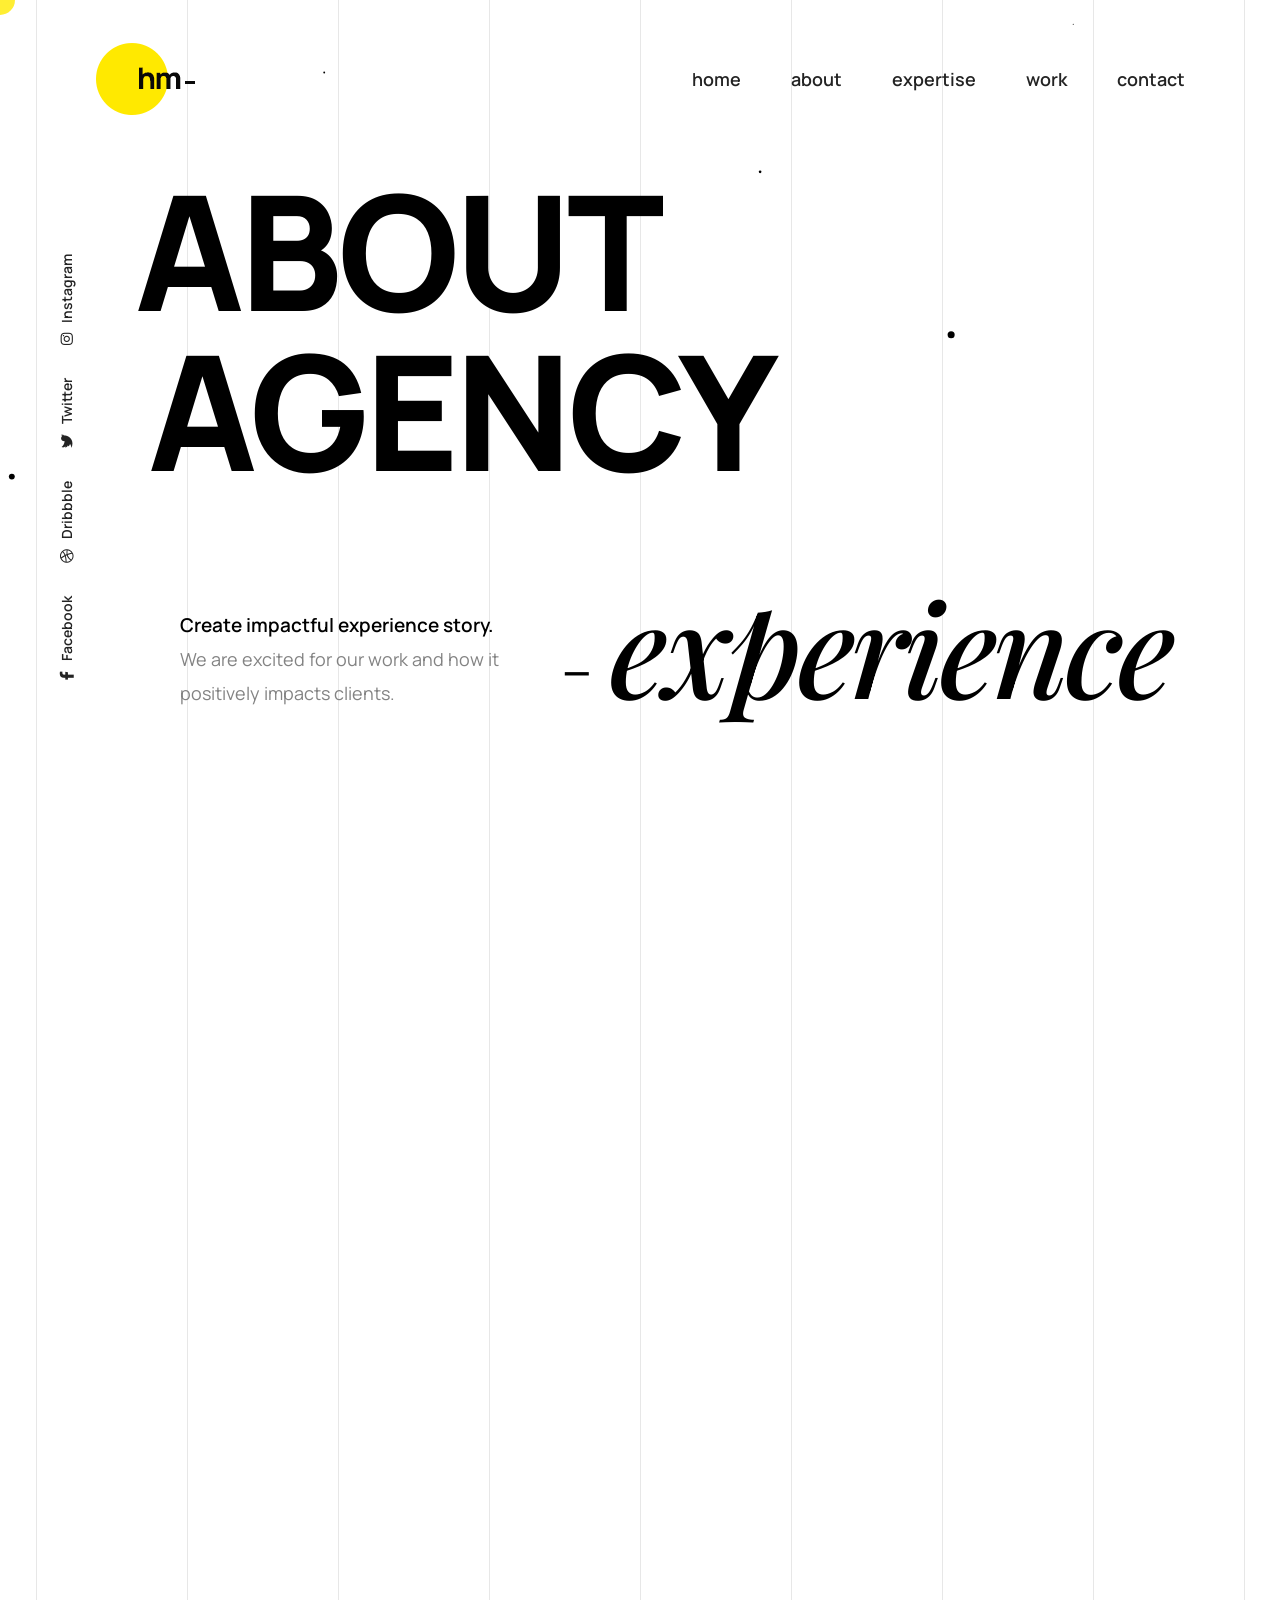
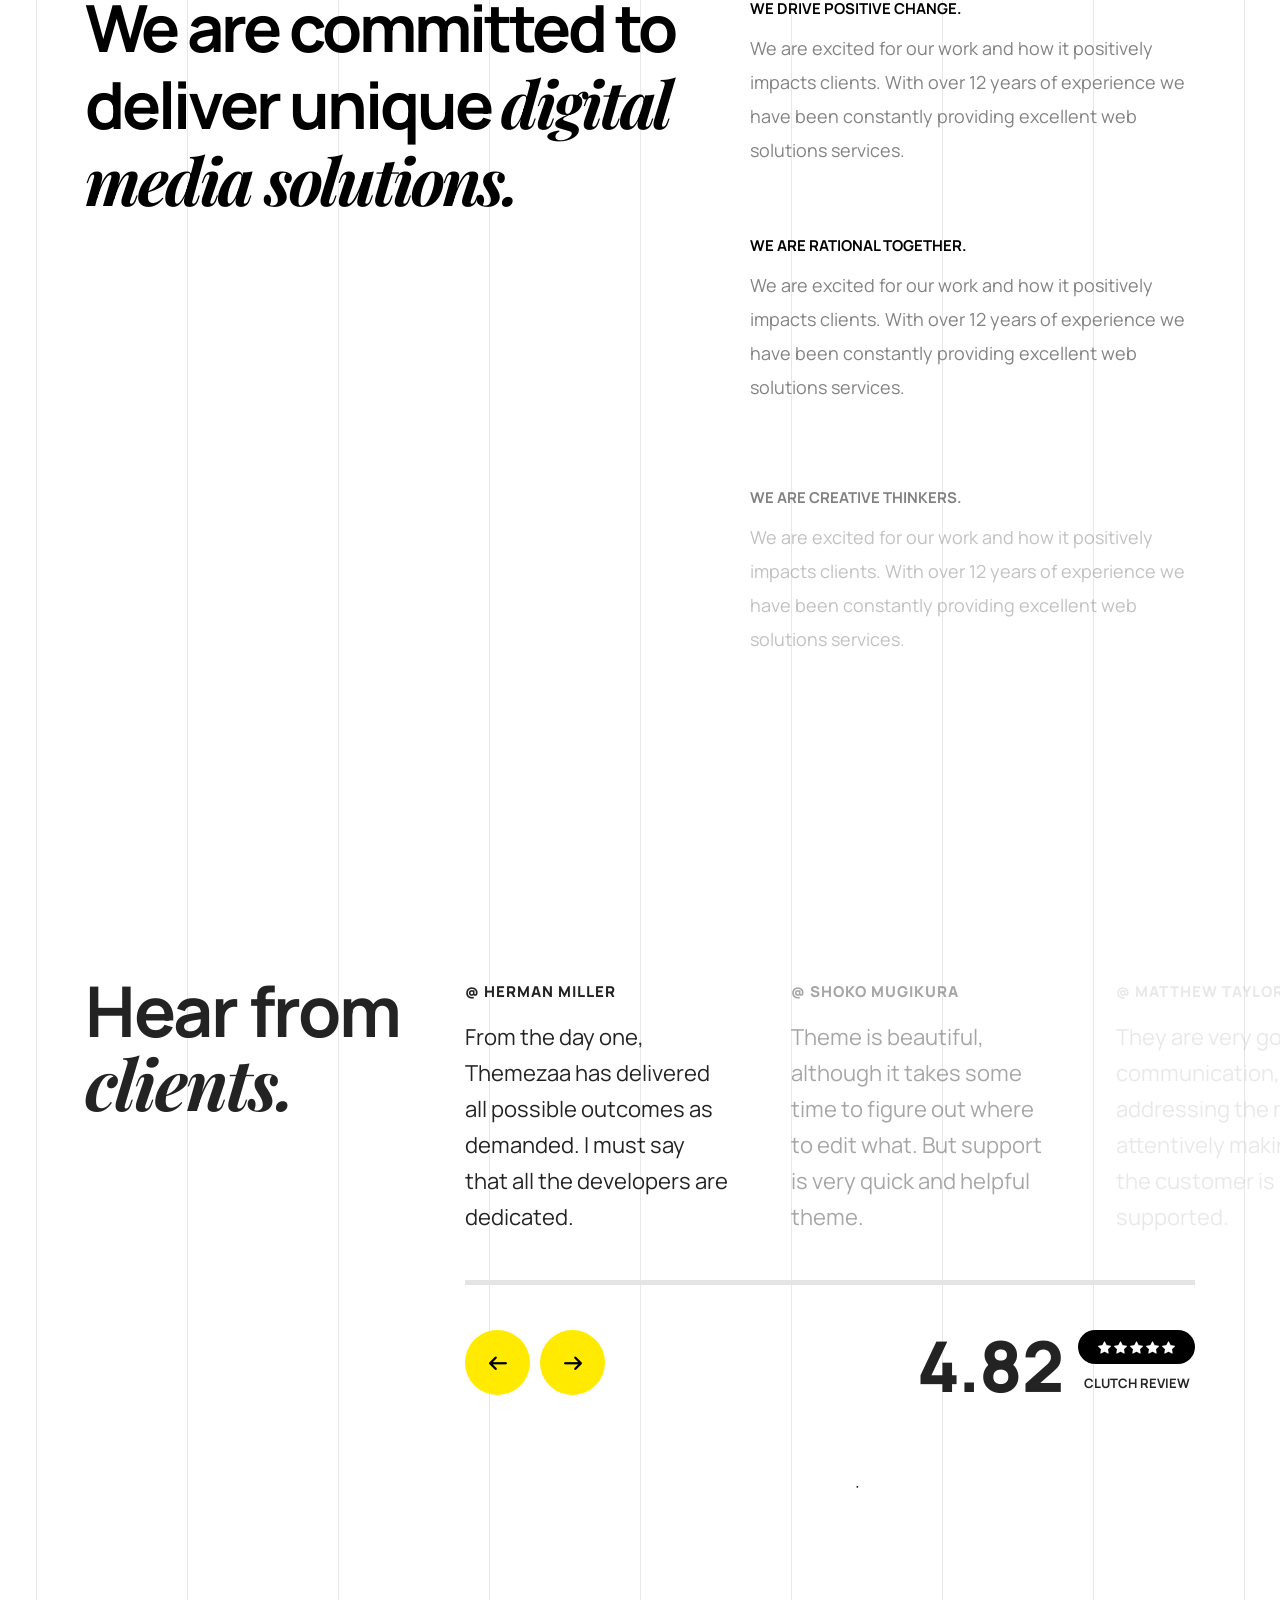
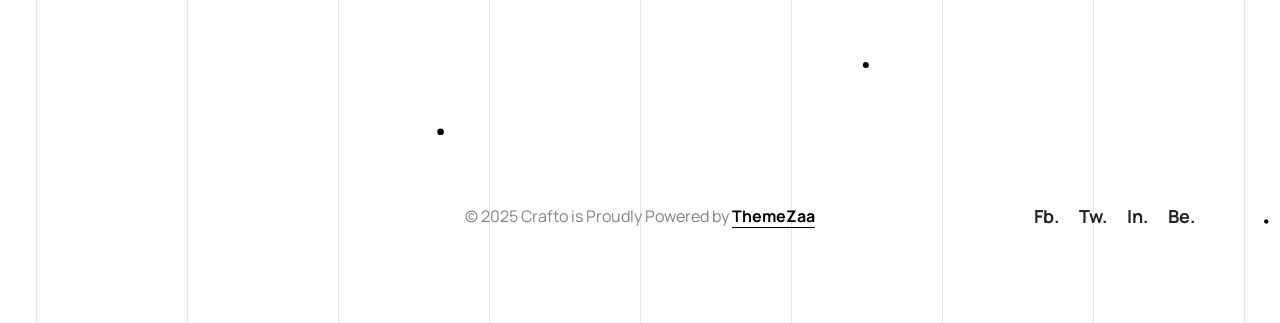
==== index.html @ c1c902c5 "Rename adin-mulagic-frontend-dev.html to index.html" ====
﻿<!doctype html>
<html class="no-js" lang="en">
    <head>
        <title>Crafto - The Multipurpose HTML5 Template</title>
        <meta charset="utf-8">
        <meta http-equiv="X-UA-Compatible" content="IE=edge" />
        <meta name="author" content="ThemeZaa">
        <meta name="viewport" content="width=device-width,initial-scale=1.0" />
        <meta name="description" content="Elevate your online presence with Crafto - a modern, versatile, multipurpose Bootstrap 5 responsive HTML5, SCSS template using highly creative 56+ ready demos.">
        <!-- favicon icon -->
        <link rel="shortcut icon" href="images/favicon.png">
        <link rel="apple-touch-icon" href="images/apple-touch-icon-57x57.png">
        <link rel="apple-touch-icon" sizes="72x72" href="images/apple-touch-icon-72x72.png">
        <link rel="apple-touch-icon" sizes="114x114" href="images/apple-touch-icon-114x114.png">
        <!-- google fonts preconnect -->
        <link rel="preconnect" href="https://fonts.googleapis.com" crossorigin>
        <link rel="preconnect" href="https://fonts.gstatic.com" crossorigin>
        <!-- style sheets and font icons  -->
        <link rel="stylesheet" href="css/vendors.min.css"/>
        <link rel="stylesheet" href="css/icon.min.css"/>
        <link rel="stylesheet" href="css/style.css"/>
        <link rel="stylesheet" href="css/responsive.css"/>
        <link rel="stylesheet" href="demos/scattered-portfolio/scattered-portfolio.css" /> 
    </head>
    <body data-mobile-nav-style="full-screen-menu" data-mobile-nav-bg-color="#232323" class="background-position-center-top custom-cursor" style="background-image: url(images/vertical-line-bg-small-medium-gray.svg)"> 
        <!-- start cursor -->
        <div class="cursor-page-inner">
            <div class="circle-cursor circle-cursor-inner"></div>
            <div class="circle-cursor circle-cursor-outer"></div>
        </div>
        <!-- end cursor -->
        <!-- start header -->
        <header> 
            <!-- start navigation -->
            <nav class="navbar navbar-expand-lg header-light bg-transparent disable-fixed">
                <div class="container-fluid">
                    <div class="col-auto col-lg-2 me-lg-0 me-auto">
                        <a class="navbar-brand" href="demo-scattered-portfolio.html">
                            <img src="images/demo-scattered-portfolio-logo-black.png" data-at2x="images/demo-scattered-portfolio-logo-black@2x.png" alt="" class="default-logo">
                            <img src="images/demo-scattered-portfolio-logo-black.png" data-at2x="images/demo-scattered-portfolio-logo-black@2x.png" alt="" class="alt-logo">
                            <img src="images/demo-scattered-portfolio-logo-black.png" data-at2x="images/demo-scattered-portfolio-logo-black@2x.png" alt="" class="mobile-logo"> 
                        </a>
                    </div>
                    <div class="col-auto menu-order position-static">
                        <button class="navbar-toggler float-start" type="button" data-bs-toggle="collapse" data-bs-target="#navbarNav" aria-controls="navbarNav" aria-expanded="false" aria-label="Toggle navigation">
                            <span class="navbar-toggler-line"></span>
                            <span class="navbar-toggler-line"></span>
                            <span class="navbar-toggler-line"></span>
                            <span class="navbar-toggler-line"></span>
                        </button>
                        <div class="collapse navbar-collapse justify-content-center" id="navbarNav"> 
                            <ul class="navbar-nav"> 
                                <li class="nav-item"><a href="demo-scattered-portfolio.html" class="nav-link">home</a></li>
                                <li class="nav-item"><a href="demo-scattered-portfolio-about.html" class="nav-link">about</a></li>
                                <li class="nav-item"><a href="demo-scattered-portfolio-expertise.html" class="nav-link">expertise</a></li>
                                <li class="nav-item"><a href="demo-scattered-portfolio-work.html" class="nav-link">work</a></li>
                                <li class="nav-item"><a href="demo-scattered-portfolio-contact.html" class="nav-link">contact</a></li>
                            </ul>
                        </div>
                    </div>
                </div>
            </nav>
            <!-- end navigation -->
        </header>
        <!-- end header --> 
        <!-- start page title -->
        <section class="ipad-top-space-margin page-title-big-typography position-relative md-p-0 overflow-hidden">
            <div id="particles-style-01" class="position-absolute h-100 top-0 left-0 w-100" data-particle="true" data-particle-options='{"particles":{"number":{"value":5,"density":{"enable":true,"value_area":800}},"color":{"value":"#000000"},"shape":{"type":"circle","stroke":{"width":0,"color":"#000000"},"polygon":{"nb_sides":5},"image":{"src":"img/github.svg","width":100,"height":100}},"opacity":{"value":1,"random":false,"anim":{"enable":false,"speed":1,"opacity_min":0.1,"sync":false}},"size":{"value":4,"random":true,"anim":{"enable":false,"speed":40,"size_min":0.1,"sync":false}},"line_linked":{"enable":false,"distance":150,"color":"#ffffff","opacity":0.4,"width":1},"move":{"enable":true,"speed":6,"direction":"none","random":false,"straight":false,"out_mode":"out","bounce":false,"attract":{"enable":false,"rotateX":600,"rotateY":1200}}},"interactivity":{"detect_on":"canvas","events":{"onhover":{"enable":true,"mode":"repulse"},"onclick":{"enable":true,"mode":"push"},"resize":true},"modes":{"grab":{"distance":400,"line_linked":{"opacity":1}},"bubble":{"distance":400,"size":40,"duration":2,"opacity":8,"speed":3},"repulse":{"distance":200,"duration":0.4},"push":{"particles_nb":4},"remove":{"particles_nb":2}}},"retina_detect":true}'></div>
            <div class="container">
                <div class="row align-items-lg-end align-items-center small-screen md-h-auto text-sm-start text-center">
                    <div class="col-12 position-relative page-title-extra-large md-mb-70px sm-mb-50px xs-mb-20px"> 
                        <div class="fw-800 text-black fs-160 md-fs-130 sm-fs-110 xs-fs-70 ls-minus-4px md-ls-minus-2px text-uppercase">
                            <div data-bottom-top="transform: translate3d(-50px, 0px, 0px);" data-top-bottom="transform: translate3d(50px, 0px, 0px);">About</div> 
                            <div class="ms-10 xs-ms-0" data-bottom-top="transform: translate3d(50px, 0px, 0px);" data-top-bottom="transform: translate3d(-50px, 0px, 0px);">agency</div> 
                        </div>
                    </div>
                </div>
            </div>
        </section> 
        <!-- start page title -->
        <!-- start section -->
        <section class="p-0">
            <div class="container">
                <div class="row align-items-end text-center text-sm-start" data-anime='{ "el": "childs", "translateX": [-15, 0], "opacity": [0,1], "duration": 800, "delay": 200, "staggervalue": 300, "easing": "easeOutQuad" }'>
                    <div class="col-xl-4 col-lg-5 offset-xl-1 md-mb-15px">
                        <div class="fs-19 fw-600 text-black">Create impactful experience story.</div>
                        <span class="w-70 xl-w-100 sm-w-70 xs-w-80 d-block xs-mx-auto">We are excited for our work and how it positively impacts clients.</span>
                    </div>
                    <div class="col-lg-7">
                        <div class="fs-80 sm-fs-50 text-black fw-200">- <span class="fs-130 lg-fs-110 xs-fs-75 ls-minus-4px md-ls-minus-2px font-style-italic alt-font fw-500">experience</span></div>
                    </div>
                </div>
            </div>
        </section>
        <!-- end section -->
        <!-- start section -->
        <section class="position-relative overflow-hidden">
            <div class="one-third-screen md-h-600px sm-h-350px skrollr-parallax magic-cursor round-cursor mx-auto" data-bottom-top="width: 54%" data-center-top="width: 86%;" data-parallax-background-ratio="0.5" style="background-image: url('https://placehold.co/1920x1200')"></div>
        </section>
        <!-- end section --> 
        <!-- start section -->
        <section class="p-0">
            <div class="container">
                <div class="row">
                    <div class="col-xxl-6 col-lg-7" data-anime='{ "el": "childs", "translateY": [30, 0], "opacity": [0,1], "duration": 300, "delay": 0, "staggervalue": 300, "easing": "easeOutQuad" }'>
                        <div class="position-sticky top-100px">
                            <span class="fs-70 xl-fs-65 lg-fs-55 fw-700 mb-45px d-inline-block text-black ls-minus-3px xs-ls-minus-2px">We are committed to deliver unique <span class="alt-font font-style-italic">digital media solutions.</span></span>
                        </div>
                    </div>
                    <div class="col-xxl-4 col-lg-5 offset-xxl-1" data-anime='{ "el": "childs", "translateY": [30, 0], "opacity": [0,1], "duration": 300, "delay": 0, "staggervalue": 300, "easing": "easeOutQuad" }'>
                        <div class="mb-60px sm-mb-30px last-paragraph-no-margin"> 
                            <span class="d-inline-block fs-15 text-uppercase fw-700 text-black mb-5px">We drive positive change.</span>
                            <p>We are excited for our work and how it positively impacts clients. With over 12 years of experience we have been constantly providing excellent web solutions services.</p>
                        </div>
                        <div class="mb-60px sm-mb-30px last-paragraph-no-margin"> 
                            <span class="d-inline-block fs-15 text-uppercase fw-700 text-black mb-5px">We are rational together.</span>
                            <p>We are excited for our work and how it positively impacts clients. With over 12 years of experience we have been constantly providing excellent web solutions services.</p>
                        </div> 
                        <div class="last-paragraph-no-margin"> 
                            <span class="d-inline-block fs-15 text-uppercase fw-700 text-black mb-5px">We are creative thinkers.</span>
                            <p>We are excited for our work and how it positively impacts clients. With over 12 years of experience we have been constantly providing excellent web solutions services.</p>
                        </div>
                    </div>
                </div>
            </div>
        </section>
        <!-- end section -->
        <!-- start section -->
        <section class="overflow-hidden big-section">
            <div class="container">
                <div class="row">
                    <div class="col-12 position-relative">
                        <div class="outside-box-right-25 xs-outside-box-right-0">
                            <div class="swiper dark swiper-width-auto" data-slider-options='{ "slidesPerView": "auto", "spaceBetween": 30, "loop": true, "autoplay": { "delay": 2000, "disableOnInteraction": false }, "pagination": { "el": ".slider-four-slide-pagination-1", "clickable": true }, "navigation": { "nextEl": ".slider-one-slide-next-1", "prevEl": ".slider-one-slide-prev-1" }, "keyboard": { "enabled": true, "onlyInViewport": true }, "breakpoints": { "1200": { "spaceBetween": 80 }, "992": {"spaceBetween": 50 } }, "effect": "slide" }'>
                                <div class="swiper-wrapper">
                                    <!-- start content carousal item --> 
                                    <div class="swiper-slide"> 
                                        <img src="https://placehold.co/430x510" class="md-h-400px sm-h-250px" alt="" /> 
                                    </div>
                                    <!-- end content carousal item -->
                                    <!-- start content carousal item --> 
                                    <div class="swiper-slide mt-60px sm-mt-0">
                                        <img src="https://placehold.co/635x540" class="md-h-400px sm-h-250px" alt="" />
                                    </div>
                                    <!-- end content carousal item -->
                                    <!-- start content carousal item --> 
                                    <div class="swiper-slide">
                                        <img src="https://placehold.co/430x510" class="md-h-400px sm-h-250px" alt="" />
                                    </div>
                                    <!-- end content carousal item -->
                                    <!-- start content carousal item --> 
                                    <div class="swiper-slide mt-60px sm-mt-0">
                                        <img src="https://placehold.co/635x540" class="md-h-400px sm-h-250px" alt="" />
                                    </div>
                                    <!-- end content carousal item --> 
                                    <!-- start content carousal item --> 
                                    <div class="swiper-slide"> 
                                        <img src="https://placehold.co/430x510" class="md-h-400px sm-h-250px" alt="" /> 
                                    </div>
                                    <!-- end content carousal item -->
                                    <!-- start content carousal item --> 
                                    <div class="swiper-slide mt-60px sm-mt-0">
                                        <img src="https://placehold.co/635x540" class="md-h-400px sm-h-250px" alt="" />
                                    </div>
                                    <!-- end content carousal item -->
                                </div>
                            </div>
                        </div>
                        <!-- start slider pagination -->
                        <!--<div class="swiper-pagination slider-four-slide-pagination-1 swiper-pagination-style-2 swiper-pagination-clickable swiper-pagination-bullets"></div>-->
                        <!-- end slider pagination --> 
                    </div>
                </div>
            </div>
        </section>
        <!-- end section -->
        <!-- start section --> 
        <section class="overflow-hidden big-section py-0">
            <div class="container">
                <div class="row">
                    <div class="col-xl-4 lg-mb-45px xs-mb-30px text-sm-start text-center" data-anime='{ "translateY": [0, 0], "opacity": [0,1], "duration": 600, "delay": 0, "staggervalue": 300, "easing": "easeOutQuad" }'>
                        <span class="fs-70 xs-fs-50 fw-700 text-dark-gray mb-0 ls-minus-2px">Hear from <span class="alt-font font-style-italic">clients.</span></span>
                    </div>
                    <div class="col-xl-8" data-anime='{ "translateY": [0, 0], "opacity": [0,1], "duration": 600, "delay":0, "staggervalue": 300, "easing": "easeOutQuad" }'>
                        <div class="outside-box-right-40 sm-outside-box-right-0">
                            <div class="swiper magic-cursor" data-slider-options='{ "slidesPerView": 1, "spaceBetween": 60, "loop": true, "parallax": true, "speed": 1200, "pagination": { "el": ".slider-one-slide-pagination", "clickable": true, "dynamicBullets": false }, "navigation": { "nextEl": ".slider-one-slide-next-2", "prevEl": ".slider-one-slide-prev-2" }, "autoplay": { "delay": 5000, "disableOnInteraction": false }, "keyboard": { "enabled": true, "onlyInViewport": true }, "breakpoints": { "992": { "slidesPerView": 4 }, "768": { "slidesPerView": 2 }, "320": { "slidesPerView": 1 } }, "effect": "slide" }'>
                                <div class="swiper-wrapper testimonials-style-13"> 
                                    <!-- start review item -->
                                    <div class="swiper-slide text-sm-start text-center last-paragraph-no-margin" data-swiper-parallax="700"> 
                                        <span class="fs-15 fw-800 text-dark-gray text-uppercase mb-10px d-block ls-1px">@ Herman miller</span>
                                        <p class="fs-22 lh-36 text-dark-gray">From the day one, Themezaa has delivered all possible outcomes as demanded. I must say that all the developers are dedicated.</p>
                                    </div>
                                    <!-- end review item -->
                                    <!-- start review item -->
                                    <div class="swiper-slide text-sm-start text-center last-paragraph-no-margin" data-swiper-parallax="700"> 
                                        <span class="fs-15 fw-800 text-dark-gray text-uppercase mb-10px d-block ls-1px">@ Shoko mugikura</span>
                                        <p class="fs-22 lh-36 text-dark-gray">Theme is beautiful, although it takes some time to figure out where to edit what. But support is very quick and helpful theme.</p>
                                    </div>
                                    <!-- end review item -->
                                    <!-- start review item -->
                                    <div class="swiper-slide text-sm-start text-center last-paragraph-no-margin" data-swiper-parallax="700"> 
                                        <span class="fs-15 fw-800 text-dark-gray text-uppercase mb-10px d-block ls-1px">@ Matthew taylor</span>
                                        <p class="fs-22 lh-36 text-dark-gray">They are very good with communication, addressing the need and attentively making sure the customer is fully supported.</p>
                                    </div>
                                    <!-- end review item -->
                                    <!-- start review item -->
                                    <div class="swiper-slide text-sm-start text-center last-paragraph-no-margin" data-swiper-parallax="700"> 
                                        <span class="fs-15 fw-800 text-dark-gray text-uppercase mb-10px d-block ls-1px">@ Leonel mooney</span>
                                        <p class="fs-22 lh-36 text-dark-gray">What an awesome theme and support team is very kind. Every element is designed pixel perfect, so it is really a modern theme.</p>
                                    </div>
                                    <!-- end review item -->
                                    <!-- start review item -->
                                    <div class="swiper-slide text-sm-start text-center last-paragraph-no-margin" data-swiper-parallax="700"> 
                                        <span class="fs-15 fw-800 text-dark-gray text-uppercase mb-10px d-block ls-1px">@ Herman miller</span>
                                        <p class="fs-22 lh-36 text-dark-gray">From the day one, Themezaa has delivered all possible outcomes as demanded. I must say that all the developers are dedicated.</p>
                                    </div>
                                    <!-- end review item -->
                                    <!-- start review item -->
                                    <div class="swiper-slide text-sm-start text-center last-paragraph-no-margin" data-swiper-parallax="700"> 
                                        <span class="fs-15 fw-800 text-dark-gray text-uppercase mb-10px d-block ls-1px">@ Shoko mugikura</span>
                                        <p class="fs-22 lh-36 text-dark-gray">Theme is beautiful, although it takes some time to figure out where to edit what. But support is very quick and helpful theme.</p>
                                    </div>
                                    <!-- end review item -->
                                    <!-- start review item -->
                                    <div class="swiper-slide text-sm-start text-center last-paragraph-no-margin" data-swiper-parallax="700"> 
                                        <span class="fs-15 fw-800 text-dark-gray text-uppercase mb-10px d-block ls-1px">@ Matthew taylor</span>
                                        <p class="fs-22 lh-36 text-dark-gray">They are very good with communication, addressing the need and attentively making sure the customer is fully supported.</p>
                                    </div>
                                    <!-- end review item -->
                                    <!-- start review item -->
                                    <div class="swiper-slide text-sm-start text-center last-paragraph-no-margin" data-swiper-parallax="700"> 
                                        <span class="fs-15 fw-800 text-dark-gray text-uppercase mb-10px d-block ls-1px">@ Leonel mooney</span>
                                        <p class="fs-22 lh-36 text-dark-gray">What an awesome theme and support team is very kind. Every element is designed pixel perfect, so it is really a modern theme.</p>
                                    </div>
                                    <!-- end review item -->
                                </div>  
                            </div> 
                        </div>
                        <div class="row">
                            <div class="col-12">
                                <div class="separator-line-5px w-100 bg-extra-medium-gray mt-45px mb-45px xs-mt-30px xs-mb-30px"></div>
                            </div>
                            <div class="col-sm-6 xs-mb-30px">
                                <div class="d-flex justify-content-center justify-content-sm-start">
                                    <!-- start slider navigation -->
                                    <div class="slider-one-slide-prev-2 text-black swiper-button-prev slider-navigation-style-04 bg-base-color h-65px w-65px" tabindex="0" role="button" aria-label="Previous slide"><i class="fa-solid fa-arrow-left"></i></div>
                                    <div class="slider-one-slide-next-2 text-black swiper-button-next slider-navigation-style-04 bg-base-color h-65px w-65px" tabindex="0" role="button" aria-label="Next slide"><i class="fa-solid fa-arrow-right"></i></div>
                                    <!-- end slider navigation -->
                                </div>
                            </div>
                            <div class="col-sm-6">
                                <div class="d-flex align-items-center justify-content-center justify-content-sm-end">
                                    <div class="fw-800 fs-70 text-dark-gray me-15px ls-minus-1px">4.82</div>
                                    <div class="text-center">
                                        <div class="bg-black text-white border-radius-30px ps-20px pe-20px fs-13">
                                            <i class="bi bi-star-fill"></i>
                                            <i class="bi bi-star-fill"></i>
                                            <i class="bi bi-star-fill"></i>
                                            <i class="bi bi-star-fill"></i>
                                            <i class="bi bi-star-fill"></i>
                                        </div>
                                        <span class="text-dark-gray fs-13 fw-700 text-uppercase">Clutch review</span>
                                    </div> 
                                </div>
                            </div>
                        </div>
                    </div>
                </div>
            </div>
        </section>
        <!-- end section -->
        <!-- start footer -->
        <footer class="position-relative">
            <div id="particles-style-02" class="position-absolute h-100 top-0 left-0 w-100 z-index-minus-2" data-particle="true" data-particle-options='{"particles":{"number":{"value":5,"density":{"enable":true,"value_area":800}},"color":{"value":"#000000"},"shape":{"type":"circle","stroke":{"width":0,"color":"#000000"},"polygon":{"nb_sides":5},"image":{"src":"img/github.svg","width":100,"height":100}},"opacity":{"value":1,"random":false,"anim":{"enable":false,"speed":1,"opacity_min":0.1,"sync":false}},"size":{"value":4,"random":true,"anim":{"enable":false,"speed":40,"size_min":0.1,"sync":false}},"line_linked":{"enable":false,"distance":150,"color":"#ffffff","opacity":0.4,"width":1},"move":{"enable":true,"speed":6,"direction":"none","random":false,"straight":false,"out_mode":"out","bounce":false,"attract":{"enable":false,"rotateX":600,"rotateY":1200}}},"interactivity":{"detect_on":"canvas","events":{"onhover":{"enable":true,"mode":"repulse"},"onclick":{"enable":true,"mode":"push"},"resize":true},"modes":{"grab":{"distance":400,"line_linked":{"opacity":1}},"bubble":{"distance":400,"size":40,"duration":2,"opacity":8,"speed":3},"repulse":{"distance":200,"duration":0.4},"push":{"particles_nb":4},"remove":{"particles_nb":2}}},"retina_detect":true}'></div>
            <div class="container">
                <div class="row mb-8">
                    <div class="col-12">
                        <div class="fs-90 md-fs-70 xs-fs-50 fw-700 text-black lh-100 md-lh-80 xs-lh-60 ls-minus-4px" data-anime='{"translateX": [-50, 0], "opacity": [0,1], "duration": 800, "delay": 200, "staggervalue": 300, "easing": "easeOutQuad" }'>Got a project in mind?</div>
                        <a href="mailto:info@domain.com" class="alt-font font-style-italic text-black fs-100 md-fs-70 xs-fs-50 fw-700 lh-120 md-lh-95 xs-lh-60 float-end ls-minus-3px" data-anime='{"translateX": [50, 0], "opacity": [0,1], "duration": 800, "delay": 200, "staggervalue": 300, "easing": "easeOutQuad" }'>info@domain.com</a>
                    </div>
                </div>
                <div class="row">
                    <div class="col-12 col-xl-3 col-sm-6 ms-auto order-1 xs-mb-10px text-center text-sm-start overflow-hidden">
                        <span class="fs-16 fw-600 text-black fancy-text-style-4 overflow-hidden">
                            <span data-fancy-text='{ "effect": "rotate", "string": ["Thanks for visiting.", "Customer oriented agency.", "Providing excellent solutions."], "speed": 50 }'></span>
                        </span>
                    </div>
                    <div class="col-xl-6 text-center last-paragraph-no-margin order-3 order-xl-2 lg-mt-10px xs-mt-0"><p class="fs-16">&copy; 2025 Crafto is Proudly Powered by <a href="https://www.themezaa.com/" target="_blank" class="text-black text-black-hover text-decoration-line-bottom fw-700">ThemeZaa</a></p></div>
                    <div class="col-12 col-xl-3 col-sm-6 text-end order-2 xs-mb-10px text-center text-sm-end">
                        <div class="elements-social social-text-style-01">
                            <ul class="small-icon dark fw-700 icon-with-animation">
                                <li><a class="facebook" href="https://www.facebook.com/" target="_blank">Fb.</a></li>
                                <li><a class="twitter" href="http://www.twitter.com" target="_blank">Tw.</a></li> 
                                <li><a class="linkedin" href="http://www.linkedin.com" target="_blank">In.</a></li>  
                                <li><a class="behance" href="http://www.behance.com/" target="_blank">Be.</a></li> 
                            </ul>
                        </div>
                    </div>
                </div>
            </div>
        </footer>
        <!-- end footer -->
        <!-- start sticky elements -->
        <div class="sticky-wrap z-index-1 d-none d-xl-inline-block" data-animation-delay="100" data-shadow-animation="true">
            <div class="elements-social social-icon-style-10">
                <ul class="fs-14">
                    <li class="me-30px"><a class="facebook" href="https://www.facebook.com/" target="_blank">
                            <i class="fa-brands fa-facebook-f me-10px"></i>
                            <span class="fw-600">Facebook</span>
                        </a>
                    </li> 
                    <li class="me-30px">
                        <a class="dribbble" href="http://www.dribbble.com" target="_blank">
                            <i class="fa-brands fa-dribbble me-10px"></i>
                            <span class="fw-600">Dribbble</span>
                        </a> 
                    </li>
                    <li class="me-30px">
                        <a class="twitter" href="http://www.twitter.com" target="_blank">
                            <i class="fa-brands fa-twitter me-10px"></i>
                            <span class="fw-600">Twitter</span>
                        </a>
                    </li>
                    <li>
                        <a class="instagram" href="http://www.instagram.com" target="_blank">
                            <i class="fa-brands fa-instagram me-10px"></i>
                            <span class="fw-600">Instagram</span>
                        </a> 
                    </li>
                </ul>
            </div>
        </div>
        <!-- end sticky elements -->
        <!-- start scroll progress -->
        <div class="scroll-progress d-none d-xxl-block">
            <a href="#" class="scroll-top" aria-label="scroll">
                <span class="scroll-text">Scroll</span><span class="scroll-line"><span class="scroll-point"></span></span>
            </a>
        </div>
        <!-- end scroll progress -->
        <!-- javascript libraries -->
        <script type="text/javascript" src="js/jquery.js"></script>
        <script type="text/javascript" src="js/vendors.min.js"></script>
        <script type="text/javascript" src="js/main.js"></script> 
    </body>
</html>
---- css/icon.min.css ----
@charset "UTF-8";/*!
    Font Awesome
    Version: 7.0.0
    Plugin URL: https://fontawesome.com
    License: Copyright 2025 Fonticons, Inc. | https://fontawesome.com/license/free (Icons: CC BY 4.0, Fonts: SIL OFL 1.1, Code: MIT License)
!*/.fa-stack,.fa-ul>li{position:relative}.fa-beat,.fa-bounce{animation-delay:var(--fa-animation-delay,0s);animation-direction:var(--fa-animation-direction,normal);animation-duration:var(--fa-animation-duration,1s);animation-iteration-count:var(--fa-animation-iteration-count,infinite)}.fa,.fa-brands,.fa-classic,.fa-regular,.fa-solid,.fab,.far,.fas{--_fa-family:var(--fa-family, var(--fa-style-family, "Font Awesome 7 Free"));-webkit-font-smoothing:antialiased;-moz-osx-font-smoothing:grayscale;display:var(--fa-display,inline-block);font-family:var(--_fa-family);font-feature-settings:normal;font-style:normal;font-synthesis:none;font-variant:normal;font-weight:var(--fa-style,900);line-height:1;text-align:center;text-rendering:auto;width:auto}:is(.fas,.far,.fab,.fa-solid,.fa-regular,.fa-brands,.fa-classic,.fa)::before{content:var(--fa);content:var(--fa)/""}.fa-1x{font-size:1em}.fa-2x{font-size:2em}.fa-3x{font-size:3em}.fa-4x{font-size:4em}.fa-5x{font-size:5em}.fa-6x{font-size:6em}.fa-7x{font-size:7em}.fa-8x{font-size:8em}.fa-9x{font-size:9em}.fa-10x{font-size:10em}.fa-2xs{font-size:.625em;line-height:.1em;vertical-align:.225em}.fa-xs{font-size:.75em;line-height:.0833333333em;vertical-align:.125em}.fa-sm{font-size:.875em;line-height:.0714285714em;vertical-align:.0535714286em}.fa-lg{font-size:1.25em;line-height:.05em;vertical-align:-.075em}.fa-xl{font-size:1.5em;line-height:.0416666667em;vertical-align:-.125em}.fa-2xl,.fa-stack-2x{font-size:2em}.fa-2xl{line-height:.03125em;vertical-align:-.1875em}.fa-width-auto{--fa-width:auto}.fa-fw,.fa-width-fixed{--fa-width:1.25em}.fa-ul{list-style-type:none;margin-inline-start:var(--fa-li-margin,2.5em);padding-inline-start:0}.fa-li{inset-inline-start:calc(-1 * var(--fa-li-width,2em));position:absolute;text-align:center;width:var(--fa-li-width,2em);line-height:inherit}.fa-border{border-color:var(--fa-border-color,#eee);border-radius:var(--fa-border-radius,.1em);border-style:var(--fa-border-style,solid);border-width:var(--fa-border-width,.0625em);box-sizing:var(--fa-border-box-sizing,content-box);padding:var(--fa-border-padding,.1875em .25em)}.fa-pull-left,.fa-pull-start{float:inline-start;margin-inline-end:var(--fa-pull-margin,.3em)}.fa-pull-end,.fa-pull-right{float:inline-end;margin-inline-start:var(--fa-pull-margin,.3em)}.fa-beat{animation-name:fa-beat;animation-timing-function:var(--fa-animation-timing,ease-in-out)}.fa-bounce{animation-name:fa-bounce;animation-timing-function:var(--fa-animation-timing,cubic-bezier(.28,.84,.42,1))}.fa-beat-fade,.fa-fade{animation-timing-function:var(--fa-animation-timing,cubic-bezier(.4,0,.6,1));animation-delay:var(--fa-animation-delay,0s);animation-direction:var(--fa-animation-direction,normal);animation-iteration-count:var(--fa-animation-iteration-count,infinite);animation-duration:var(--fa-animation-duration,1s)}.fa-fade{animation-name:fa-fade}.fa-beat-fade{animation-name:fa-beat-fade}.fa-flip{animation-name:fa-flip;animation-delay:var(--fa-animation-delay,0s);animation-direction:var(--fa-animation-direction,normal);animation-duration:var(--fa-animation-duration,1s);animation-iteration-count:var(--fa-animation-iteration-count,infinite);animation-timing-function:var(--fa-animation-timing,ease-in-out)}.fa-shake,.fa-spin{animation-delay:var(--fa-animation-delay,0s);animation-timing-function:var(--fa-animation-timing,linear)}.fa-shake{animation-name:fa-shake;animation-direction:var(--fa-animation-direction,normal);animation-duration:var(--fa-animation-duration,1s);animation-iteration-count:var(--fa-animation-iteration-count,infinite)}.fa-pulse,.fa-spin,.fa-spin-pulse{animation-name:fa-spin;animation-direction:var(--fa-animation-direction,normal);animation-iteration-count:var(--fa-animation-iteration-count,infinite)}.fa-spin{animation-duration:var(--fa-animation-duration,2s)}.fa-spin-reverse{--fa-animation-direction:reverse}.fa-pulse,.fa-spin-pulse{animation-duration:var(--fa-animation-duration,1s);animation-timing-function:var(--fa-animation-timing,steps(8))}@media (prefers-reduced-motion:reduce){.fa-beat,.fa-beat-fade,.fa-bounce,.fa-fade,.fa-flip,.fa-pulse,.fa-shake,.fa-spin,.fa-spin-pulse{animation:none!important;transition:none!important}}@keyframes fa-beat{0%,90%{transform:scale(1)}45%{transform:scale(var(--fa-beat-scale,1.25))}}@keyframes fa-bounce{0%,100%,64%{transform:scale(1,1) translateY(0)}10%{transform:scale(var(--fa-bounce-start-scale-x,1.1),var(--fa-bounce-start-scale-y,.9)) translateY(0)}30%{transform:scale(var(--fa-bounce-jump-scale-x,.9),var(--fa-bounce-jump-scale-y,1.1)) translateY(var(--fa-bounce-height,-.5em))}50%{transform:scale(var(--fa-bounce-land-scale-x,1.05),var(--fa-bounce-land-scale-y,.95)) translateY(0)}57%{transform:scale(1,1) translateY(var(--fa-bounce-rebound,-.125em))}}@keyframes fa-fade{50%{opacity:var(--fa-fade-opacity,.4)}}@keyframes fa-beat-fade{0%,100%{opacity:var(--fa-beat-fade-opacity,.4);transform:scale(1)}50%{opacity:1;transform:scale(var(--fa-beat-fade-scale,1.125))}}@keyframes fa-flip{50%{transform:rotate3d(var(--fa-flip-x,0),var(--fa-flip-y,1),var(--fa-flip-z,0),var(--fa-flip-angle,-180deg))}}@keyframes fa-shake{0%{transform:rotate(-15deg)}4%{transform:rotate(15deg)}24%,8%{transform:rotate(-18deg)}12%,28%{transform:rotate(18deg)}16%{transform:rotate(-22deg)}20%{transform:rotate(22deg)}32%{transform:rotate(-12deg)}36%{transform:rotate(12deg)}100%,40%{transform:rotate(0)}}@keyframes fa-spin{0%{transform:rotate(0)}100%{transform:rotate(360deg)}}.fa-rotate-90{transform:rotate(90deg)}.fa-rotate-180{transform:rotate(180deg)}.fa-rotate-270{transform:rotate(270deg)}.fa-flip-horizontal{transform:scale(-1,1)}.fa-flip-vertical{transform:scale(1,-1)}.fa-flip-both,.fa-flip-horizontal.fa-flip-vertical{transform:scale(-1,-1)}.fa-rotate-by{transform:rotate(var(--fa-rotate-angle,0))}.fa-stack{display:inline-block;height:2em;line-height:2em;vertical-align:middle;width:2.5em}.fa-stack-1x,.fa-stack-2x{left:0;position:absolute;text-align:center;width:100%;z-index:var(--fa-stack-z-index,auto)}.fa-stack-1x{line-height:inherit}.bi::before,.feather,[class*=" ti-"],[class*=" line-icon-"],[class*=" bi-"]::before,[class^=bi-]::before,[class^=line-icon-],[class^=ti-]{font-style:normal;font-variant:normal;text-transform:none;line-height:1;-webkit-font-smoothing:antialiased;-moz-osx-font-smoothing:grayscale}.fa-inverse{color:var(--fa-inverse,#fff)}.fa-0{--fa:"0"}.fa-1{--fa:"1"}.fa-2{--fa:"2"}.fa-3{--fa:"3"}.fa-4{--fa:"4"}.fa-5{--fa:"5"}.fa-6{--fa:"6"}.fa-7{--fa:"7"}.fa-8{--fa:"8"}.fa-9{--fa:"9"}.fa-exclamation{--fa:"!"}.fa-hashtag{--fa:"#"}.fa-dollar,.fa-dollar-sign,.fa-usd{--fa:"$"}.fa-percent,.fa-percentage{--fa:"%"}.fa-asterisk{--fa:"*"}.fa-add,.fa-plus{--fa:"+"}.fa-less-than{--fa:"<"}.fa-equals{--fa:"="}.fa-greater-than{--fa:">"}.fa-question{--fa:"?"}.fa-at{--fa:"@"}.fa-a{--fa:"A"}.fa-b{--fa:"B"}.fa-c{--fa:"C"}.fa-d{--fa:"D"}.fa-e{--fa:"E"}.fa-f{--fa:"F"}.fa-g{--fa:"G"}.fa-h{--fa:"H"}.fa-i{--fa:"I"}.fa-j{--fa:"J"}.fa-k{--fa:"K"}.fa-l{--fa:"L"}.fa-m{--fa:"M"}.fa-n{--fa:"N"}.fa-o{--fa:"O"}.fa-p{--fa:"P"}.fa-q{--fa:"Q"}.fa-r{--fa:"R"}.fa-s{--fa:"S"}.fa-t{--fa:"T"}.fa-u{--fa:"U"}.fa-v{--fa:"V"}.fa-w{--fa:"W"}.fa-x{--fa:"X"}.fa-y{--fa:"Y"}.fa-z{--fa:"Z"}.fa-faucet{--fa:""}.fa-faucet-drip{--fa:""}.fa-house-chimney-window{--fa:""}.fa-house-signal{--fa:""}.fa-temperature-arrow-down,.fa-temperature-down{--fa:""}.fa-temperature-arrow-up,.fa-temperature-up{--fa:""}.fa-trailer{--fa:""}.fa-bacteria{--fa:""}.fa-bacterium{--fa:""}.fa-box-tissue{--fa:""}.fa-hand-holding-medical{--fa:""}.fa-hand-sparkles{--fa:""}.fa-hands-bubbles,.fa-hands-wash{--fa:""}.fa-handshake-alt-slash,.fa-handshake-simple-slash,.fa-handshake-slash{--fa:""}.fa-head-side-cough{--fa:""}.fa-head-side-cough-slash{--fa:""}.fa-head-side-mask{--fa:""}.fa-head-side-virus{--fa:""}.fa-house-chimney-user{--fa:""}.fa-house-laptop,.fa-laptop-house{--fa:""}.fa-lungs-virus{--fa:""}.fa-people-arrows,.fa-people-arrows-left-right{--fa:""}.fa-plane-slash{--fa:""}.fa-pump-medical{--fa:""}.fa-pump-soap{--fa:""}.fa-shield-virus{--fa:""}.fa-sink{--fa:""}.fa-soap{--fa:""}.fa-stopwatch-20{--fa:""}.fa-shop-slash,.fa-store-alt-slash{--fa:""}.fa-store-slash{--fa:""}.fa-toilet-paper-slash{--fa:""}.fa-users-slash{--fa:""}.fa-virus{--fa:""}.fa-virus-slash{--fa:""}.fa-viruses{--fa:""}.fa-vest{--fa:""}.fa-vest-patches{--fa:""}.fa-arrow-trend-down{--fa:""}.fa-arrow-trend-up{--fa:""}.fa-arrow-up-from-bracket{--fa:""}.fa-austral-sign{--fa:""}.fa-baht-sign{--fa:""}.fa-bitcoin-sign{--fa:""}.fa-bolt-lightning{--fa:""}.fa-book-bookmark{--fa:""}.fa-camera-rotate{--fa:""}.fa-cedi-sign{--fa:""}.fa-chart-column{--fa:""}.fa-chart-gantt{--fa:""}.fa-clapperboard{--fa:""}.fa-clover{--fa:""}.fa-code-compare{--fa:""}.fa-code-fork{--fa:""}.fa-code-pull-request{--fa:""}.fa-colon-sign{--fa:""}.fa-cruzeiro-sign{--fa:""}.fa-display{--fa:""}.fa-dong-sign{--fa:""}.fa-elevator{--fa:""}.fa-filter-circle-xmark{--fa:""}.fa-florin-sign{--fa:""}.fa-folder-closed{--fa:""}.fa-franc-sign{--fa:""}.fa-guarani-sign{--fa:""}.fa-gun{--fa:""}.fa-hands-clapping{--fa:""}.fa-home-user,.fa-house-user{--fa:""}.fa-indian-rupee,.fa-indian-rupee-sign,.fa-inr{--fa:""}.fa-kip-sign{--fa:""}.fa-lari-sign{--fa:""}.fa-litecoin-sign{--fa:""}.fa-manat-sign{--fa:""}.fa-mask-face{--fa:""}.fa-mill-sign{--fa:""}.fa-money-bills{--fa:""}.fa-naira-sign{--fa:""}.fa-notdef{--fa:""}.fa-panorama{--fa:""}.fa-peseta-sign{--fa:""}.fa-peso-sign{--fa:""}.fa-plane-up{--fa:""}.fa-rupiah-sign{--fa:""}.fa-stairs{--fa:""}.fa-timeline{--fa:""}.fa-truck-front{--fa:""}.fa-try,.fa-turkish-lira,.fa-turkish-lira-sign{--fa:""}.fa-vault{--fa:""}.fa-magic-wand-sparkles,.fa-wand-magic-sparkles{--fa:""}.fa-wheat-alt,.fa-wheat-awn{--fa:""}.fa-wheelchair-alt,.fa-wheelchair-move{--fa:""}.fa-bangladeshi-taka-sign{--fa:""}.fa-bowl-rice{--fa:""}.fa-person-pregnant{--fa:""}.fa-home-lg,.fa-house-chimney{--fa:""}.fa-house-crack{--fa:""}.fa-house-medical{--fa:""}.fa-cent-sign{--fa:""}.fa-plus-minus{--fa:""}.fa-sailboat{--fa:""}.fa-section{--fa:""}.fa-shrimp{--fa:""}.fa-brazilian-real-sign{--fa:""}.fa-chart-simple{--fa:""}.fa-diagram-next{--fa:""}.fa-diagram-predecessor{--fa:""}.fa-diagram-successor{--fa:""}.fa-earth-oceania,.fa-globe-oceania{--fa:""}.fa-bug-slash{--fa:""}.fa-file-circle-plus{--fa:""}.fa-shop-lock{--fa:""}.fa-virus-covid{--fa:""}.fa-virus-covid-slash{--fa:""}.fa-anchor-circle-check{--fa:""}.fa-anchor-circle-exclamation{--fa:""}.fa-anchor-circle-xmark{--fa:""}.fa-anchor-lock{--fa:""}.fa-arrow-down-up-across-line{--fa:""}.fa-arrow-down-up-lock{--fa:""}.fa-arrow-right-to-city{--fa:""}.fa-arrow-up-from-ground-water{--fa:""}.fa-arrow-up-from-water-pump{--fa:""}.fa-arrow-up-right-dots{--fa:""}.fa-arrows-down-to-line{--fa:""}.fa-arrows-down-to-people{--fa:""}.fa-arrows-left-right-to-line{--fa:""}.fa-arrows-spin{--fa:""}.fa-arrows-split-up-and-left{--fa:""}.fa-arrows-to-circle{--fa:""}.fa-arrows-to-dot{--fa:""}.fa-arrows-to-eye{--fa:""}.fa-arrows-turn-right{--fa:""}.fa-arrows-turn-to-dots{--fa:""}.fa-arrows-up-to-line{--fa:""}.fa-bore-hole{--fa:""}.fa-bottle-droplet{--fa:""}.fa-bottle-water{--fa:""}.fa-bowl-food{--fa:""}.fa-boxes-packing{--fa:""}.fa-bridge{--fa:""}.fa-bridge-circle-check{--fa:""}.fa-bridge-circle-exclamation{--fa:""}.fa-bridge-circle-xmark{--fa:""}.fa-bridge-lock{--fa:""}.fa-bridge-water{--fa:""}.fa-bucket{--fa:""}.fa-bugs{--fa:""}.fa-building-circle-arrow-right{--fa:""}.fa-building-circle-check{--fa:""}.fa-building-circle-exclamation{--fa:""}.fa-building-circle-xmark{--fa:""}.fa-building-flag{--fa:""}.fa-building-lock{--fa:""}.fa-building-ngo{--fa:""}.fa-building-shield{--fa:""}.fa-building-un{--fa:""}.fa-building-user{--fa:""}.fa-building-wheat{--fa:""}.fa-burst{--fa:""}.fa-car-on{--fa:""}.fa-car-tunnel{--fa:""}.fa-child-combatant,.fa-child-rifle{--fa:""}.fa-children{--fa:""}.fa-circle-nodes{--fa:""}.fa-clipboard-question{--fa:""}.fa-cloud-showers-water{--fa:""}.fa-computer{--fa:""}.fa-cubes-stacked{--fa:""}.fa-envelope-circle-check{--fa:""}.fa-explosion{--fa:""}.fa-ferry{--fa:""}.fa-file-circle-exclamation{--fa:""}.fa-file-circle-minus{--fa:""}.fa-file-circle-question{--fa:""}.fa-file-shield{--fa:""}.fa-fire-burner{--fa:""}.fa-fish-fins{--fa:""}.fa-flask-vial{--fa:""}.fa-glass-water{--fa:""}.fa-glass-water-droplet{--fa:""}.fa-group-arrows-rotate{--fa:""}.fa-hand-holding-hand{--fa:""}.fa-handcuffs{--fa:""}.fa-hands-bound{--fa:""}.fa-hands-holding-child{--fa:""}.fa-hands-holding-circle{--fa:""}.fa-heart-circle-bolt{--fa:""}.fa-heart-circle-check{--fa:""}.fa-heart-circle-exclamation{--fa:""}.fa-heart-circle-minus{--fa:""}.fa-heart-circle-plus{--fa:""}.fa-heart-circle-xmark{--fa:""}.fa-helicopter-symbol{--fa:""}.fa-helmet-un{--fa:""}.fa-hill-avalanche{--fa:""}.fa-hill-rockslide{--fa:""}.fa-house-circle-check{--fa:""}.fa-house-circle-exclamation{--fa:""}.fa-house-circle-xmark{--fa:""}.fa-house-fire{--fa:""}.fa-house-flag{--fa:""}.fa-house-flood-water{--fa:""}.fa-house-flood-water-circle-arrow-right{--fa:""}.fa-house-lock{--fa:""}.fa-house-medical-circle-check{--fa:""}.fa-house-medical-circle-exclamation{--fa:""}.fa-house-medical-circle-xmark{--fa:""}.fa-house-medical-flag{--fa:""}.fa-house-tsunami{--fa:""}.fa-jar{--fa:""}.fa-jar-wheat{--fa:""}.fa-jet-fighter-up{--fa:""}.fa-jug-detergent{--fa:""}.fa-kitchen-set{--fa:""}.fa-land-mine-on{--fa:""}.fa-landmark-flag{--fa:""}.fa-laptop-file{--fa:""}.fa-lines-leaning{--fa:""}.fa-location-pin-lock{--fa:""}.fa-locust{--fa:""}.fa-magnifying-glass-arrow-right{--fa:""}.fa-magnifying-glass-chart{--fa:""}.fa-mars-and-venus-burst{--fa:""}.fa-mask-ventilator{--fa:""}.fa-mattress-pillow{--fa:""}.fa-mobile-retro{--fa:""}.fa-money-bill-transfer{--fa:""}.fa-money-bill-trend-up{--fa:""}.fa-money-bill-wheat{--fa:""}.fa-mosquito{--fa:""}.fa-mosquito-net{--fa:""}.fa-mound{--fa:""}.fa-mountain-city{--fa:""}.fa-mountain-sun{--fa:""}.fa-oil-well{--fa:""}.fa-people-group{--fa:""}.fa-people-line{--fa:""}.fa-people-pulling{--fa:""}.fa-people-robbery{--fa:""}.fa-people-roof{--fa:""}.fa-person-arrow-down-to-line{--fa:""}.fa-person-arrow-up-from-line{--fa:""}.fa-person-breastfeeding{--fa:""}.fa-person-burst{--fa:""}.fa-person-cane{--fa:""}.fa-person-chalkboard{--fa:""}.fa-person-circle-check{--fa:""}.fa-person-circle-exclamation{--fa:""}.fa-person-circle-minus{--fa:""}.fa-person-circle-plus{--fa:""}.fa-person-circle-question{--fa:""}.fa-person-circle-xmark{--fa:""}.fa-person-dress-burst{--fa:""}.fa-person-drowning{--fa:""}.fa-person-falling{--fa:""}.fa-person-falling-burst{--fa:""}.fa-person-half-dress{--fa:""}.fa-person-harassing{--fa:""}.fa-person-military-pointing{--fa:""}.fa-person-military-rifle{--fa:""}.fa-person-military-to-person{--fa:""}.fa-person-rays{--fa:""}.fa-person-rifle{--fa:""}.fa-person-shelter{--fa:""}.fa-person-walking-arrow-loop-left{--fa:""}.fa-person-walking-arrow-right{--fa:""}.fa-person-walking-dashed-line-arrow-right{--fa:""}.fa-person-walking-luggage{--fa:""}.fa-plane-circle-check{--fa:""}.fa-plane-circle-exclamation{--fa:""}.fa-plane-circle-xmark{--fa:""}.fa-plane-lock{--fa:""}.fa-plate-wheat{--fa:""}.fa-plug-circle-bolt{--fa:""}.fa-plug-circle-check{--fa:""}.fa-plug-circle-exclamation{--fa:""}.fa-plug-circle-minus{--fa:""}.fa-plug-circle-plus{--fa:""}.fa-plug-circle-xmark{--fa:""}.fa-ranking-star{--fa:""}.fa-road-barrier{--fa:""}.fa-road-bridge{--fa:""}.fa-road-circle-check{--fa:""}.fa-road-circle-exclamation{--fa:""}.fa-road-circle-xmark{--fa:""}.fa-road-lock{--fa:""}.fa-road-spikes{--fa:""}.fa-rug{--fa:""}.fa-sack-xmark{--fa:""}.fa-school-circle-check{--fa:""}.fa-school-circle-exclamation{--fa:""}.fa-school-circle-xmark{--fa:""}.fa-school-flag{--fa:""}.fa-school-lock{--fa:""}.fa-sheet-plastic{--fa:""}.fa-shield-cat{--fa:""}.fa-shield-dog{--fa:""}.fa-shield-heart{--fa:""}.fa-square-nfi{--fa:""}.fa-square-person-confined{--fa:""}.fa-square-virus{--fa:""}.fa-rod-asclepius,.fa-rod-snake,.fa-staff-aesculapius,.fa-staff-snake{--fa:""}.fa-sun-plant-wilt{--fa:""}.fa-tarp{--fa:""}.fa-tarp-droplet{--fa:""}.fa-tent{--fa:""}.fa-tent-arrow-down-to-line{--fa:""}.fa-tent-arrow-left-right{--fa:""}.fa-tent-arrow-turn-left{--fa:""}.fa-tent-arrows-down{--fa:""}.fa-tents{--fa:""}.fa-toilet-portable{--fa:""}.fa-toilets-portable{--fa:""}.fa-tower-cell{--fa:""}.fa-tower-observation{--fa:""}.fa-tree-city{--fa:""}.fa-trowel{--fa:""}.fa-trowel-bricks{--fa:""}.fa-truck-arrow-right{--fa:""}.fa-truck-droplet{--fa:""}.fa-truck-field{--fa:""}.fa-truck-field-un{--fa:""}.fa-truck-plane{--fa:""}.fa-users-between-lines{--fa:""}.fa-users-line{--fa:""}.fa-users-rays{--fa:""}.fa-users-rectangle{--fa:""}.fa-users-viewfinder{--fa:""}.fa-vial-circle-check{--fa:""}.fa-vial-virus{--fa:""}.fa-wheat-awn-circle-exclamation{--fa:""}.fa-worm{--fa:""}.fa-xmarks-lines{--fa:""}.fa-child-dress{--fa:""}.fa-child-reaching{--fa:""}.fa-file-circle-check{--fa:""}.fa-file-circle-xmark{--fa:""}.fa-person-through-window{--fa:""}.fa-plant-wilt{--fa:""}.fa-stapler{--fa:""}.fa-train-tram{--fa:""}.fa-table-cells-column-lock{--fa:""}.fa-table-cells-row-lock{--fa:""}.fa-thumb-tack-slash,.fa-thumbtack-slash{--fa:""}.fa-table-cells-row-unlock{--fa:""}.fa-chart-diagram{--fa:""}.fa-comment-nodes{--fa:""}.fa-file-fragment{--fa:""}.fa-file-half-dashed{--fa:""}.fa-hexagon-nodes{--fa:""}.fa-hexagon-nodes-bolt{--fa:""}.fa-square-binary{--fa:""}.fa-pentagon{--fa:""}.fa-non-binary{--fa:""}.fa-spiral{--fa:""}.fa-mobile-vibrate{--fa:""}.fa-single-quote-left{--fa:""}.fa-single-quote-right{--fa:""}.fa-bus-side{--fa:""}.fa-heptagon,.fa-septagon{--fa:""}.fa-glass-martini,.fa-martini-glass-empty{--fa:""}.fa-music{--fa:""}.fa-magnifying-glass,.fa-search{--fa:""}.fa-heart{--fa:""}.fa-star{--fa:""}.fa-user,.fa-user-alt,.fa-user-large{--fa:""}.fa-film,.fa-film-alt,.fa-film-simple{--fa:""}.fa-table-cells-large,.fa-th-large{--fa:""}.fa-table-cells,.fa-th{--fa:""}.fa-table-list,.fa-th-list{--fa:""}.fa-check{--fa:""}.fa-close,.fa-multiply,.fa-remove,.fa-times,.fa-xmark{--fa:""}.fa-magnifying-glass-plus,.fa-search-plus{--fa:""}.fa-magnifying-glass-minus,.fa-search-minus{--fa:""}.fa-power-off{--fa:""}.fa-signal,.fa-signal-5,.fa-signal-perfect{--fa:""}.fa-cog,.fa-gear{--fa:""}.fa-home,.fa-home-alt,.fa-home-lg-alt,.fa-house{--fa:""}.fa-clock,.fa-clock-four{--fa:""}.fa-road{--fa:""}.fa-download{--fa:""}.fa-inbox{--fa:""}.fa-arrow-right-rotate,.fa-arrow-rotate-forward,.fa-arrow-rotate-right,.fa-redo{--fa:""}.fa-arrows-rotate,.fa-refresh,.fa-sync{--fa:""}.fa-list-alt,.fa-rectangle-list{--fa:""}.fa-lock{--fa:""}.fa-flag{--fa:""}.fa-headphones,.fa-headphones-alt,.fa-headphones-simple{--fa:""}.fa-volume-off{--fa:""}.fa-volume-down,.fa-volume-low{--fa:""}.fa-volume-high,.fa-volume-up{--fa:""}.fa-qrcode{--fa:""}.fa-barcode{--fa:""}.fa-tag{--fa:""}.fa-tags{--fa:""}.fa-book{--fa:""}.fa-bookmark{--fa:""}.fa-print{--fa:""}.fa-camera,.fa-camera-alt{--fa:""}.fa-font{--fa:""}.fa-bold{--fa:""}.fa-italic{--fa:""}.fa-text-height{--fa:""}.fa-text-width{--fa:""}.fa-align-left{--fa:""}.fa-align-center{--fa:""}.fa-align-right{--fa:""}.fa-align-justify{--fa:""}.fa-list,.fa-list-squares{--fa:""}.fa-dedent,.fa-outdent{--fa:""}.fa-indent{--fa:""}.fa-video,.fa-video-camera{--fa:""}.fa-image{--fa:""}.fa-location-pin,.fa-map-marker{--fa:""}.fa-adjust,.fa-circle-half-stroke{--fa:""}.fa-droplet,.fa-tint{--fa:""}.fa-edit,.fa-pen-to-square{--fa:""}.fa-arrows,.fa-arrows-up-down-left-right{--fa:""}.fa-backward-step,.fa-step-backward{--fa:""}.fa-backward-fast,.fa-fast-backward{--fa:""}.fa-backward{--fa:""}.fa-play{--fa:""}.fa-pause{--fa:""}.fa-stop{--fa:""}.fa-forward{--fa:""}.fa-fast-forward,.fa-forward-fast{--fa:""}.fa-forward-step,.fa-step-forward{--fa:""}.fa-eject{--fa:""}.fa-chevron-left{--fa:""}.fa-chevron-right{--fa:""}.fa-circle-plus,.fa-plus-circle{--fa:""}.fa-circle-minus,.fa-minus-circle{--fa:""}.fa-circle-xmark,.fa-times-circle,.fa-xmark-circle{--fa:""}.fa-check-circle,.fa-circle-check{--fa:""}.fa-circle-question,.fa-question-circle{--fa:""}.fa-circle-info,.fa-info-circle{--fa:""}.fa-crosshairs{--fa:""}.fa-ban,.fa-cancel{--fa:""}.fa-arrow-left{--fa:""}.fa-arrow-right{--fa:""}.fa-arrow-up{--fa:""}.fa-arrow-down{--fa:""}.fa-mail-forward,.fa-share{--fa:""}.fa-expand{--fa:""}.fa-compress{--fa:""}.fa-minus,.fa-subtract{--fa:""}.fa-circle-exclamation,.fa-exclamation-circle{--fa:""}.fa-gift{--fa:""}.fa-leaf{--fa:""}.fa-fire{--fa:""}.fa-eye{--fa:""}.fa-eye-slash{--fa:""}.fa-exclamation-triangle,.fa-triangle-exclamation,.fa-warning{--fa:""}.fa-plane{--fa:""}.fa-calendar-alt,.fa-calendar-days{--fa:""}.fa-random,.fa-shuffle{--fa:""}.fa-comment{--fa:""}.fa-magnet{--fa:""}.fa-chevron-up{--fa:""}.fa-chevron-down{--fa:""}.fa-retweet{--fa:""}.fa-cart-shopping,.fa-shopping-cart{--fa:""}.fa-folder,.fa-folder-blank{--fa:""}.fa-folder-open{--fa:""}.fa-arrows-up-down,.fa-arrows-v{--fa:""}.fa-arrows-h,.fa-arrows-left-right{--fa:""}.fa-bar-chart,.fa-chart-bar{--fa:""}.fa-camera-retro{--fa:""}.fa-key{--fa:""}.fa-cogs,.fa-gears{--fa:""}.fa-comments{--fa:""}.fa-star-half{--fa:""}.fa-arrow-right-from-bracket,.fa-sign-out{--fa:""}.fa-thumb-tack,.fa-thumbtack{--fa:""}.fa-arrow-up-right-from-square,.fa-external-link{--fa:""}.fa-arrow-right-to-bracket,.fa-sign-in{--fa:""}.fa-trophy{--fa:""}.fa-upload{--fa:""}.fa-lemon{--fa:""}.fa-phone{--fa:""}.fa-phone-square,.fa-square-phone{--fa:""}.fa-unlock{--fa:""}.fa-credit-card,.fa-credit-card-alt{--fa:""}.fa-feed,.fa-rss{--fa:""}.fa-hard-drive,.fa-hdd{--fa:""}.fa-bullhorn{--fa:""}.fa-certificate{--fa:""}.fa-hand-point-right{--fa:""}.fa-hand-point-left{--fa:""}.fa-hand-point-up{--fa:""}.fa-hand-point-down{--fa:""}.fa-arrow-circle-left,.fa-circle-arrow-left{--fa:""}.fa-arrow-circle-right,.fa-circle-arrow-right{--fa:""}.fa-arrow-circle-up,.fa-circle-arrow-up{--fa:""}.fa-arrow-circle-down,.fa-circle-arrow-down{--fa:""}.fa-globe{--fa:""}.fa-wrench{--fa:""}.fa-list-check,.fa-tasks{--fa:""}.fa-filter{--fa:""}.fa-briefcase{--fa:""}.fa-arrows-alt,.fa-up-down-left-right{--fa:""}.fa-users{--fa:""}.fa-chain,.fa-link{--fa:""}.fa-cloud{--fa:""}.fa-flask{--fa:""}.fa-cut,.fa-scissors{--fa:""}.fa-copy{--fa:""}.fa-paperclip{--fa:""}.fa-floppy-disk,.fa-save{--fa:""}.fa-square{--fa:""}.fa-bars,.fa-navicon{--fa:""}.fa-list-dots,.fa-list-ul{--fa:""}.fa-list-1-2,.fa-list-numeric,.fa-list-ol{--fa:""}.fa-strikethrough{--fa:""}.fa-underline{--fa:""}.fa-table{--fa:""}.fa-magic,.fa-wand-magic{--fa:""}.fa-truck{--fa:""}.fa-money-bill{--fa:""}.fa-caret-down{--fa:""}.fa-caret-up{--fa:""}.fa-caret-left{--fa:""}.fa-caret-right{--fa:""}.fa-columns,.fa-table-columns{--fa:""}.fa-sort,.fa-unsorted{--fa:""}.fa-sort-desc,.fa-sort-down{--fa:""}.fa-sort-asc,.fa-sort-up{--fa:""}.fa-envelope{--fa:""}.fa-arrow-left-rotate,.fa-arrow-rotate-back,.fa-arrow-rotate-backward,.fa-arrow-rotate-left,.fa-undo{--fa:""}.fa-gavel,.fa-legal{--fa:""}.fa-bolt,.fa-zap{--fa:""}.fa-sitemap{--fa:""}.fa-umbrella{--fa:""}.fa-file-clipboard,.fa-paste{--fa:""}.fa-lightbulb{--fa:""}.fa-arrow-right-arrow-left,.fa-exchange{--fa:""}.fa-cloud-arrow-down,.fa-cloud-download,.fa-cloud-download-alt{--fa:""}.fa-cloud-arrow-up,.fa-cloud-upload,.fa-cloud-upload-alt{--fa:""}.fa-user-doctor,.fa-user-md{--fa:""}.fa-stethoscope{--fa:""}.fa-suitcase{--fa:""}.fa-bell{--fa:""}.fa-coffee,.fa-mug-saucer{--fa:""}.fa-hospital,.fa-hospital-alt,.fa-hospital-wide{--fa:""}.fa-ambulance,.fa-truck-medical{--fa:""}.fa-medkit,.fa-suitcase-medical{--fa:""}.fa-fighter-jet,.fa-jet-fighter{--fa:""}.fa-beer,.fa-beer-mug-empty{--fa:""}.fa-h-square,.fa-square-h{--fa:""}.fa-plus-square,.fa-square-plus{--fa:""}.fa-angle-double-left,.fa-angles-left{--fa:""}.fa-angle-double-right,.fa-angles-right{--fa:""}.fa-angle-double-up,.fa-angles-up{--fa:""}.fa-angle-double-down,.fa-angles-down{--fa:""}.fa-angle-left{--fa:""}.fa-angle-right{--fa:""}.fa-angle-up{--fa:""}.fa-angle-down{--fa:""}.fa-laptop{--fa:""}.fa-tablet-button{--fa:""}.fa-mobile-button{--fa:""}.fa-quote-left,.fa-quote-left-alt{--fa:""}.fa-quote-right,.fa-quote-right-alt{--fa:""}.fa-spinner{--fa:""}.fa-circle{--fa:""}.fa-face-smile,.fa-smile{--fa:""}.fa-face-frown,.fa-frown{--fa:""}.fa-face-meh,.fa-meh{--fa:""}.fa-gamepad{--fa:""}.fa-keyboard{--fa:""}.fa-flag-checkered{--fa:""}.fa-terminal{--fa:""}.fa-code{--fa:""}.fa-mail-reply-all,.fa-reply-all{--fa:""}.fa-location-arrow{--fa:""}.fa-crop{--fa:""}.fa-code-branch{--fa:""}.fa-chain-broken,.fa-chain-slash,.fa-link-slash,.fa-unlink{--fa:""}.fa-info{--fa:""}.fa-superscript{--fa:""}.fa-subscript{--fa:""}.fa-eraser{--fa:""}.fa-puzzle-piece{--fa:""}.fa-microphone{--fa:""}.fa-microphone-slash{--fa:""}.fa-shield,.fa-shield-blank{--fa:""}.fa-calendar{--fa:""}.fa-fire-extinguisher{--fa:""}.fa-rocket{--fa:""}.fa-chevron-circle-left,.fa-circle-chevron-left{--fa:""}.fa-chevron-circle-right,.fa-circle-chevron-right{--fa:""}.fa-chevron-circle-up,.fa-circle-chevron-up{--fa:""}.fa-chevron-circle-down,.fa-circle-chevron-down{--fa:""}.fa-anchor{--fa:""}.fa-unlock-alt,.fa-unlock-keyhole{--fa:""}.fa-bullseye{--fa:""}.fa-ellipsis,.fa-ellipsis-h{--fa:""}.fa-ellipsis-v,.fa-ellipsis-vertical{--fa:""}.fa-rss-square,.fa-square-rss{--fa:""}.fa-circle-play,.fa-play-circle{--fa:""}.fa-ticket{--fa:""}.fa-minus-square,.fa-square-minus{--fa:""}.fa-arrow-turn-up,.fa-level-up{--fa:""}.fa-arrow-turn-down,.fa-level-down{--fa:""}.fa-check-square,.fa-square-check{--fa:""}.fa-pen-square,.fa-pencil-square,.fa-square-pen{--fa:""}.fa-external-link-square,.fa-square-arrow-up-right{--fa:""}.fa-share-from-square,.fa-share-square{--fa:""}.fa-compass{--fa:""}.fa-caret-square-down,.fa-square-caret-down{--fa:""}.fa-caret-square-up,.fa-square-caret-up{--fa:""}.fa-caret-square-right,.fa-square-caret-right{--fa:""}.fa-eur,.fa-euro,.fa-euro-sign{--fa:""}.fa-gbp,.fa-pound-sign,.fa-sterling-sign{--fa:""}.fa-rupee,.fa-rupee-sign{--fa:""}.fa-cny,.fa-jpy,.fa-rmb,.fa-yen,.fa-yen-sign{--fa:""}.fa-rouble,.fa-rub,.fa-ruble,.fa-ruble-sign{--fa:""}.fa-krw,.fa-won,.fa-won-sign{--fa:""}.fa-file{--fa:""}.fa-file-alt,.fa-file-lines,.fa-file-text{--fa:""}.fa-arrow-down-a-z,.fa-sort-alpha-asc,.fa-sort-alpha-down{--fa:""}.fa-arrow-up-a-z,.fa-sort-alpha-up{--fa:""}.fa-arrow-down-wide-short,.fa-sort-amount-asc,.fa-sort-amount-down{--fa:""}.fa-arrow-up-wide-short,.fa-sort-amount-up{--fa:""}.fa-arrow-down-1-9,.fa-sort-numeric-asc,.fa-sort-numeric-down{--fa:""}.fa-arrow-up-1-9,.fa-sort-numeric-up{--fa:""}.fa-thumbs-up{--fa:""}.fa-thumbs-down{--fa:""}.fa-arrow-down-long,.fa-long-arrow-down{--fa:""}.fa-arrow-up-long,.fa-long-arrow-up{--fa:""}.fa-arrow-left-long,.fa-long-arrow-left{--fa:""}.fa-arrow-right-long,.fa-long-arrow-right{--fa:""}.fa-female,.fa-person-dress{--fa:""}.fa-male,.fa-person{--fa:""}.fa-sun{--fa:""}.fa-moon{--fa:""}.fa-archive,.fa-box-archive{--fa:""}.fa-bug{--fa:""}.fa-caret-square-left,.fa-square-caret-left{--fa:""}.fa-circle-dot,.fa-dot-circle{--fa:""}.fa-wheelchair{--fa:""}.fa-lira-sign{--fa:""}.fa-shuttle-space,.fa-space-shuttle{--fa:""}.fa-envelope-square,.fa-square-envelope{--fa:""}.fa-bank,.fa-building-columns,.fa-institution,.fa-museum,.fa-university{--fa:""}.fa-graduation-cap,.fa-mortar-board{--fa:""}.fa-language{--fa:""}.fa-fax{--fa:""}.fa-building{--fa:""}.fa-child{--fa:""}.fa-paw{--fa:""}.fa-cube{--fa:""}.fa-cubes{--fa:""}.fa-recycle{--fa:""}.fa-automobile,.fa-car{--fa:""}.fa-cab,.fa-taxi{--fa:""}.fa-tree{--fa:""}.fa-database{--fa:""}.fa-file-pdf{--fa:""}.fa-file-word{--fa:""}.fa-file-excel{--fa:""}.fa-file-powerpoint{--fa:""}.fa-file-image{--fa:""}.fa-file-archive,.fa-file-zipper{--fa:""}.fa-file-audio{--fa:""}.fa-file-video{--fa:""}.fa-file-code{--fa:""}.fa-life-ring{--fa:""}.fa-circle-notch{--fa:""}.fa-paper-plane{--fa:""}.fa-clock-rotate-left,.fa-history{--fa:""}.fa-header,.fa-heading{--fa:""}.fa-paragraph{--fa:""}.fa-sliders,.fa-sliders-h{--fa:""}.fa-share-alt,.fa-share-nodes{--fa:""}.fa-share-alt-square,.fa-square-share-nodes{--fa:""}.fa-bomb{--fa:""}.fa-futbol,.fa-futbol-ball,.fa-soccer-ball{--fa:""}.fa-teletype,.fa-tty{--fa:""}.fa-binoculars{--fa:""}.fa-plug{--fa:""}.fa-newspaper{--fa:""}.fa-wifi,.fa-wifi-3,.fa-wifi-strong{--fa:""}.fa-calculator{--fa:""}.fa-bell-slash{--fa:""}.fa-trash{--fa:""}.fa-copyright{--fa:""}.fa-eye-dropper,.fa-eye-dropper-empty,.fa-eyedropper{--fa:""}.fa-paint-brush,.fa-paintbrush{--fa:""}.fa-birthday-cake,.fa-cake,.fa-cake-candles{--fa:""}.fa-area-chart,.fa-chart-area{--fa:""}.fa-chart-pie,.fa-pie-chart{--fa:""}.fa-chart-line,.fa-line-chart{--fa:""}.fa-toggle-off{--fa:""}.fa-toggle-on{--fa:""}.fa-bicycle{--fa:""}.fa-bus{--fa:""}.fa-closed-captioning{--fa:""}.fa-ils,.fa-shekel,.fa-shekel-sign,.fa-sheqel,.fa-sheqel-sign{--fa:""}.fa-cart-plus{--fa:""}.fa-cart-arrow-down{--fa:""}.fa-diamond{--fa:""}.fa-ship{--fa:""}.fa-user-secret{--fa:""}.fa-motorcycle{--fa:""}.fa-street-view{--fa:""}.fa-heart-pulse,.fa-heartbeat{--fa:""}.fa-venus{--fa:""}.fa-mars{--fa:""}.fa-mercury{--fa:""}.fa-mars-and-venus{--fa:""}.fa-transgender,.fa-transgender-alt{--fa:""}.fa-venus-double{--fa:""}.fa-mars-double{--fa:""}.fa-venus-mars{--fa:""}.fa-mars-stroke{--fa:""}.fa-mars-stroke-up,.fa-mars-stroke-v{--fa:""}.fa-mars-stroke-h,.fa-mars-stroke-right{--fa:""}.fa-neuter{--fa:""}.fa-genderless{--fa:""}.fa-server{--fa:""}.fa-user-plus{--fa:""}.fa-user-times,.fa-user-xmark{--fa:""}.fa-bed{--fa:""}.fa-train{--fa:""}.fa-subway,.fa-train-subway{--fa:""}.fa-battery,.fa-battery-5,.fa-battery-full{--fa:""}.fa-battery-4,.fa-battery-three-quarters{--fa:""}.fa-battery-3,.fa-battery-half{--fa:""}.fa-battery-2,.fa-battery-quarter{--fa:""}.fa-battery-0,.fa-battery-empty{--fa:""}.fa-arrow-pointer,.fa-mouse-pointer{--fa:""}.fa-i-cursor{--fa:""}.fa-object-group{--fa:""}.fa-object-ungroup{--fa:""}.fa-note-sticky,.fa-sticky-note{--fa:""}.fa-clone{--fa:""}.fa-balance-scale,.fa-scale-balanced{--fa:""}.fa-hourglass-1,.fa-hourglass-start{--fa:""}.fa-hourglass-2,.fa-hourglass-half{--fa:""}.fa-hourglass-3,.fa-hourglass-end{--fa:""}.fa-hourglass,.fa-hourglass-empty{--fa:""}.fa-hand-back-fist,.fa-hand-rock{--fa:""}.fa-hand,.fa-hand-paper{--fa:""}.fa-hand-scissors{--fa:""}.fa-hand-lizard{--fa:""}.fa-hand-spock{--fa:""}.fa-hand-pointer{--fa:""}.fa-hand-peace{--fa:""}.fa-trademark{--fa:""}.fa-registered{--fa:""}.fa-television,.fa-tv,.fa-tv-alt{--fa:""}.fa-calendar-plus{--fa:""}.fa-calendar-minus{--fa:""}.fa-calendar-times,.fa-calendar-xmark{--fa:""}.fa-calendar-check{--fa:""}.fa-industry{--fa:""}.fa-map-pin{--fa:""}.fa-map-signs,.fa-signs-post{--fa:""}.fa-map{--fa:""}.fa-comment-alt,.fa-message{--fa:""}.fa-circle-pause,.fa-pause-circle{--fa:""}.fa-circle-stop,.fa-stop-circle{--fa:""}.fa-bag-shopping,.fa-shopping-bag{--fa:""}.fa-basket-shopping,.fa-shopping-basket{--fa:""}.fa-universal-access{--fa:""}.fa-blind,.fa-person-walking-with-cane{--fa:""}.fa-audio-description{--fa:""}.fa-phone-volume,.fa-volume-control-phone{--fa:""}.fa-braille{--fa:""}.fa-assistive-listening-systems,.fa-ear-listen{--fa:""}.fa-american-sign-language-interpreting,.fa-asl-interpreting,.fa-hands-american-sign-language-interpreting,.fa-hands-asl-interpreting{--fa:""}.fa-deaf,.fa-deafness,.fa-ear-deaf,.fa-hard-of-hearing{--fa:""}.fa-hands,.fa-sign-language,.fa-signing{--fa:""}.fa-eye-low-vision,.fa-low-vision{--fa:""}.fa-handshake,.fa-handshake-alt,.fa-handshake-simple{--fa:""}.fa-envelope-open{--fa:""}.fa-address-book,.fa-contact-book{--fa:""}.fa-address-card,.fa-contact-card,.fa-vcard{--fa:""}.fa-circle-user,.fa-user-circle{--fa:""}.fa-id-badge{--fa:""}.fa-drivers-license,.fa-id-card{--fa:""}.fa-temperature-4,.fa-temperature-full,.fa-thermometer-4,.fa-thermometer-full{--fa:""}.fa-temperature-3,.fa-temperature-three-quarters,.fa-thermometer-3,.fa-thermometer-three-quarters{--fa:""}.fa-temperature-2,.fa-temperature-half,.fa-thermometer-2,.fa-thermometer-half{--fa:""}.fa-temperature-1,.fa-temperature-quarter,.fa-thermometer-1,.fa-thermometer-quarter{--fa:""}.fa-temperature-0,.fa-temperature-empty,.fa-thermometer-0,.fa-thermometer-empty{--fa:""}.fa-shower{--fa:""}.fa-bath,.fa-bathtub{--fa:""}.fa-podcast{--fa:""}.fa-window-maximize{--fa:""}.fa-window-minimize{--fa:""}.fa-window-restore{--fa:""}.fa-square-xmark,.fa-times-square,.fa-xmark-square{--fa:""}.fa-microchip{--fa:""}.fa-snowflake{--fa:""}.fa-spoon,.fa-utensil-spoon{--fa:""}.fa-cutlery,.fa-utensils{--fa:""}.fa-rotate-back,.fa-rotate-backward,.fa-rotate-left,.fa-undo-alt{--fa:""}.fa-trash-alt,.fa-trash-can{--fa:""}.fa-rotate,.fa-sync-alt{--fa:""}.fa-stopwatch{--fa:""}.fa-right-from-bracket,.fa-sign-out-alt{--fa:""}.fa-right-to-bracket,.fa-sign-in-alt{--fa:""}.fa-redo-alt,.fa-rotate-forward,.fa-rotate-right{--fa:""}.fa-poo{--fa:""}.fa-images{--fa:""}.fa-pencil,.fa-pencil-alt{--fa:""}.fa-pen{--fa:""}.fa-pen-alt,.fa-pen-clip{--fa:""}.fa-octagon{--fa:""}.fa-down-long,.fa-long-arrow-alt-down{--fa:""}.fa-left-long,.fa-long-arrow-alt-left{--fa:""}.fa-long-arrow-alt-right,.fa-right-long{--fa:""}.fa-long-arrow-alt-up,.fa-up-long{--fa:""}.fa-hexagon{--fa:""}.fa-file-edit,.fa-file-pen{--fa:""}.fa-expand-arrows-alt,.fa-maximize{--fa:""}.fa-clipboard{--fa:""}.fa-arrows-alt-h,.fa-left-right{--fa:""}.fa-arrows-alt-v,.fa-up-down{--fa:""}.fa-alarm-clock{--fa:""}.fa-arrow-alt-circle-down,.fa-circle-down{--fa:""}.fa-arrow-alt-circle-left,.fa-circle-left{--fa:""}.fa-arrow-alt-circle-right,.fa-circle-right{--fa:""}.fa-arrow-alt-circle-up,.fa-circle-up{--fa:""}.fa-external-link-alt,.fa-up-right-from-square{--fa:""}.fa-external-link-square-alt,.fa-square-up-right{--fa:""}.fa-exchange-alt,.fa-right-left{--fa:""}.fa-repeat{--fa:""}.fa-code-commit{--fa:""}.fa-code-merge{--fa:""}.fa-desktop,.fa-desktop-alt{--fa:""}.fa-gem{--fa:""}.fa-level-down-alt,.fa-turn-down{--fa:""}.fa-level-up-alt,.fa-turn-up{--fa:""}.fa-lock-open{--fa:""}.fa-location-dot,.fa-map-marker-alt{--fa:""}.fa-microphone-alt,.fa-microphone-lines{--fa:""}.fa-mobile-alt,.fa-mobile-screen-button{--fa:""}.fa-mobile,.fa-mobile-android,.fa-mobile-phone{--fa:""}.fa-mobile-android-alt,.fa-mobile-screen{--fa:""}.fa-money-bill-1,.fa-money-bill-alt{--fa:""}.fa-phone-slash{--fa:""}.fa-image-portrait,.fa-portrait{--fa:""}.fa-mail-reply,.fa-reply{--fa:""}.fa-shield-alt,.fa-shield-halved{--fa:""}.fa-tablet-alt,.fa-tablet-screen-button{--fa:""}.fa-tablet,.fa-tablet-android{--fa:""}.fa-ticket-alt,.fa-ticket-simple{--fa:""}.fa-rectangle-times,.fa-rectangle-xmark,.fa-times-rectangle,.fa-window-close{--fa:""}.fa-compress-alt,.fa-down-left-and-up-right-to-center{--fa:""}.fa-expand-alt,.fa-up-right-and-down-left-from-center{--fa:""}.fa-baseball-bat-ball{--fa:""}.fa-baseball,.fa-baseball-ball{--fa:""}.fa-basketball,.fa-basketball-ball{--fa:""}.fa-bowling-ball{--fa:""}.fa-chess{--fa:""}.fa-chess-bishop{--fa:""}.fa-chess-board{--fa:""}.fa-chess-king{--fa:""}.fa-chess-knight{--fa:""}.fa-chess-pawn{--fa:""}.fa-chess-queen{--fa:""}.fa-chess-rook{--fa:""}.fa-dumbbell{--fa:""}.fa-football,.fa-football-ball{--fa:""}.fa-golf-ball,.fa-golf-ball-tee{--fa:""}.fa-hockey-puck{--fa:""}.fa-broom-ball,.fa-quidditch,.fa-quidditch-broom-ball{--fa:""}.fa-square-full{--fa:""}.fa-ping-pong-paddle-ball,.fa-table-tennis,.fa-table-tennis-paddle-ball{--fa:""}.fa-volleyball,.fa-volleyball-ball{--fa:""}.fa-allergies,.fa-hand-dots{--fa:""}.fa-band-aid,.fa-bandage{--fa:""}.fa-box{--fa:""}.fa-boxes,.fa-boxes-alt,.fa-boxes-stacked{--fa:""}.fa-briefcase-medical{--fa:""}.fa-burn,.fa-fire-flame-simple{--fa:""}.fa-capsules{--fa:""}.fa-clipboard-check{--fa:""}.fa-clipboard-list{--fa:""}.fa-diagnoses,.fa-person-dots-from-line{--fa:""}.fa-dna{--fa:""}.fa-dolly,.fa-dolly-box{--fa:""}.fa-cart-flatbed,.fa-dolly-flatbed{--fa:""}.fa-file-medical{--fa:""}.fa-file-medical-alt,.fa-file-waveform{--fa:""}.fa-first-aid,.fa-kit-medical{--fa:""}.fa-circle-h,.fa-hospital-symbol{--fa:""}.fa-id-card-alt,.fa-id-card-clip{--fa:""}.fa-notes-medical{--fa:""}.fa-pallet{--fa:""}.fa-pills{--fa:""}.fa-prescription-bottle{--fa:""}.fa-prescription-bottle-alt,.fa-prescription-bottle-medical{--fa:""}.fa-bed-pulse,.fa-procedures{--fa:""}.fa-shipping-fast,.fa-truck-fast{--fa:""}.fa-smoking{--fa:""}.fa-syringe{--fa:""}.fa-tablets{--fa:""}.fa-thermometer{--fa:""}.fa-vial{--fa:""}.fa-vials{--fa:""}.fa-warehouse{--fa:""}.fa-weight,.fa-weight-scale{--fa:""}.fa-x-ray{--fa:""}.fa-box-open{--fa:""}.fa-comment-dots,.fa-commenting{--fa:""}.fa-comment-slash{--fa:""}.fa-couch{--fa:""}.fa-circle-dollar-to-slot,.fa-donate{--fa:""}.fa-dove{--fa:""}.fa-hand-holding{--fa:""}.fa-hand-holding-heart{--fa:""}.fa-hand-holding-dollar,.fa-hand-holding-usd{--fa:""}.fa-hand-holding-droplet,.fa-hand-holding-water{--fa:""}.fa-hands-holding{--fa:""}.fa-hands-helping,.fa-handshake-angle{--fa:""}.fa-parachute-box{--fa:""}.fa-people-carry,.fa-people-carry-box{--fa:""}.fa-piggy-bank{--fa:""}.fa-ribbon{--fa:""}.fa-route{--fa:""}.fa-seedling,.fa-sprout{--fa:""}.fa-sign,.fa-sign-hanging{--fa:""}.fa-face-smile-wink,.fa-smile-wink{--fa:""}.fa-tape{--fa:""}.fa-truck-loading,.fa-truck-ramp-box{--fa:""}.fa-truck-moving{--fa:""}.fa-video-slash{--fa:""}.fa-wine-glass{--fa:""}.fa-user-astronaut{--fa:""}.fa-user-check{--fa:""}.fa-user-clock{--fa:""}.fa-user-cog,.fa-user-gear{--fa:""}.fa-user-edit,.fa-user-pen{--fa:""}.fa-user-friends,.fa-user-group{--fa:""}.fa-user-graduate{--fa:""}.fa-user-lock{--fa:""}.fa-user-minus{--fa:""}.fa-user-ninja{--fa:""}.fa-user-shield{--fa:""}.fa-user-alt-slash,.fa-user-large-slash,.fa-user-slash{--fa:""}.fa-user-tag{--fa:""}.fa-user-tie{--fa:""}.fa-users-cog,.fa-users-gear{--fa:""}.fa-balance-scale-left,.fa-scale-unbalanced{--fa:""}.fa-balance-scale-right,.fa-scale-unbalanced-flip{--fa:""}.fa-blender{--fa:""}.fa-book-open{--fa:""}.fa-broadcast-tower,.fa-tower-broadcast{--fa:""}.fa-broom{--fa:""}.fa-blackboard,.fa-chalkboard{--fa:""}.fa-chalkboard-teacher,.fa-chalkboard-user{--fa:""}.fa-church{--fa:""}.fa-coins{--fa:""}.fa-compact-disc{--fa:""}.fa-crow{--fa:""}.fa-crown{--fa:""}.fa-dice{--fa:""}.fa-dice-five{--fa:""}.fa-dice-four{--fa:""}.fa-dice-one{--fa:""}.fa-dice-six{--fa:""}.fa-dice-three{--fa:""}.fa-dice-two{--fa:""}.fa-divide{--fa:""}.fa-door-closed{--fa:""}.fa-door-open{--fa:""}.fa-feather{--fa:""}.fa-frog{--fa:""}.fa-gas-pump{--fa:""}.fa-glasses{--fa:""}.fa-greater-than-equal{--fa:""}.fa-helicopter{--fa:""}.fa-infinity{--fa:""}.fa-kiwi-bird{--fa:""}.fa-less-than-equal{--fa:""}.fa-memory{--fa:""}.fa-microphone-alt-slash,.fa-microphone-lines-slash{--fa:""}.fa-money-bill-wave{--fa:""}.fa-money-bill-1-wave,.fa-money-bill-wave-alt{--fa:""}.fa-money-check{--fa:""}.fa-money-check-alt,.fa-money-check-dollar{--fa:""}.fa-not-equal{--fa:""}.fa-palette{--fa:""}.fa-parking,.fa-square-parking{--fa:""}.fa-diagram-project,.fa-project-diagram{--fa:""}.fa-receipt{--fa:""}.fa-robot{--fa:""}.fa-ruler{--fa:""}.fa-ruler-combined{--fa:""}.fa-ruler-horizontal{--fa:""}.fa-ruler-vertical{--fa:""}.fa-school{--fa:""}.fa-screwdriver{--fa:""}.fa-shoe-prints{--fa:""}.fa-skull{--fa:""}.fa-ban-smoking,.fa-smoking-ban{--fa:""}.fa-store{--fa:""}.fa-shop,.fa-store-alt{--fa:""}.fa-bars-staggered,.fa-reorder,.fa-stream{--fa:""}.fa-stroopwafel{--fa:""}.fa-toolbox{--fa:""}.fa-shirt,.fa-t-shirt,.fa-tshirt{--fa:""}.fa-person-walking,.fa-walking{--fa:""}.fa-wallet{--fa:""}.fa-angry,.fa-face-angry{--fa:""}.fa-archway{--fa:""}.fa-atlas,.fa-book-atlas{--fa:""}.fa-award{--fa:""}.fa-backspace,.fa-delete-left{--fa:""}.fa-bezier-curve{--fa:""}.fa-bong{--fa:""}.fa-brush{--fa:""}.fa-bus-alt,.fa-bus-simple{--fa:""}.fa-cannabis{--fa:""}.fa-check-double{--fa:""}.fa-cocktail,.fa-martini-glass-citrus{--fa:""}.fa-bell-concierge,.fa-concierge-bell{--fa:""}.fa-cookie{--fa:""}.fa-cookie-bite{--fa:""}.fa-crop-alt,.fa-crop-simple{--fa:""}.fa-digital-tachograph,.fa-tachograph-digital{--fa:""}.fa-dizzy,.fa-face-dizzy{--fa:""}.fa-compass-drafting,.fa-drafting-compass{--fa:""}.fa-drum{--fa:""}.fa-drum-steelpan{--fa:""}.fa-feather-alt,.fa-feather-pointed{--fa:""}.fa-file-contract{--fa:""}.fa-file-arrow-down,.fa-file-download{--fa:""}.fa-arrow-right-from-file,.fa-file-export{--fa:""}.fa-arrow-right-to-file,.fa-file-import{--fa:""}.fa-file-invoice{--fa:""}.fa-file-invoice-dollar{--fa:""}.fa-file-prescription{--fa:""}.fa-file-signature{--fa:""}.fa-file-arrow-up,.fa-file-upload{--fa:""}.fa-fill{--fa:""}.fa-fill-drip{--fa:""}.fa-fingerprint{--fa:""}.fa-fish{--fa:""}.fa-face-flushed,.fa-flushed{--fa:""}.fa-face-frown-open,.fa-frown-open{--fa:""}.fa-glass-martini-alt,.fa-martini-glass{--fa:""}.fa-earth-africa,.fa-globe-africa{--fa:""}.fa-earth,.fa-earth-america,.fa-earth-americas,.fa-globe-americas{--fa:""}.fa-earth-asia,.fa-globe-asia{--fa:""}.fa-face-grimace,.fa-grimace{--fa:""}.fa-face-grin,.fa-grin{--fa:""}.fa-face-grin-wide,.fa-grin-alt{--fa:""}.fa-face-grin-beam,.fa-grin-beam{--fa:""}.fa-face-grin-beam-sweat,.fa-grin-beam-sweat{--fa:""}.fa-face-grin-hearts,.fa-grin-hearts{--fa:""}.fa-face-grin-squint,.fa-grin-squint{--fa:""}.fa-face-grin-squint-tears,.fa-grin-squint-tears{--fa:""}.fa-face-grin-stars,.fa-grin-stars{--fa:""}.fa-face-grin-tears,.fa-grin-tears{--fa:""}.fa-face-grin-tongue,.fa-grin-tongue{--fa:""}.fa-face-grin-tongue-squint,.fa-grin-tongue-squint{--fa:""}.fa-face-grin-tongue-wink,.fa-grin-tongue-wink{--fa:""}.fa-face-grin-wink,.fa-grin-wink{--fa:""}.fa-grid-horizontal,.fa-grip,.fa-grip-horizontal{--fa:""}.fa-grid-vertical,.fa-grip-vertical{--fa:""}.fa-headset{--fa:""}.fa-highlighter{--fa:""}.fa-hot-tub,.fa-hot-tub-person{--fa:""}.fa-hotel{--fa:""}.fa-joint{--fa:""}.fa-face-kiss,.fa-kiss{--fa:""}.fa-face-kiss-beam,.fa-kiss-beam{--fa:""}.fa-face-kiss-wink-heart,.fa-kiss-wink-heart{--fa:""}.fa-face-laugh,.fa-laugh{--fa:""}.fa-face-laugh-beam,.fa-laugh-beam{--fa:""}.fa-face-laugh-squint,.fa-laugh-squint{--fa:""}.fa-face-laugh-wink,.fa-laugh-wink{--fa:""}.fa-cart-flatbed-suitcase,.fa-luggage-cart{--fa:""}.fa-map-location,.fa-map-marked{--fa:""}.fa-map-location-dot,.fa-map-marked-alt{--fa:""}.fa-marker{--fa:""}.fa-medal{--fa:""}.fa-face-meh-blank,.fa-meh-blank{--fa:""}.fa-face-rolling-eyes,.fa-meh-rolling-eyes{--fa:""}.fa-monument{--fa:""}.fa-mortar-pestle{--fa:""}.fa-paint-roller{--fa:""}.fa-passport{--fa:""}.fa-pen-fancy{--fa:""}.fa-pen-nib{--fa:""}.fa-pen-ruler,.fa-pencil-ruler{--fa:""}.fa-plane-arrival{--fa:""}.fa-plane-departure{--fa:""}.fa-prescription{--fa:""}.fa-face-sad-cry,.fa-sad-cry{--fa:""}.fa-face-sad-tear,.fa-sad-tear{--fa:""}.fa-shuttle-van,.fa-van-shuttle{--fa:""}.fa-signature{--fa:""}.fa-face-smile-beam,.fa-smile-beam{--fa:""}.fa-solar-panel{--fa:""}.fa-spa{--fa:""}.fa-splotch{--fa:""}.fa-spray-can{--fa:""}.fa-stamp{--fa:""}.fa-star-half-alt,.fa-star-half-stroke{--fa:""}.fa-suitcase-rolling{--fa:""}.fa-face-surprise,.fa-surprise{--fa:""}.fa-swatchbook{--fa:""}.fa-person-swimming,.fa-swimmer{--fa:""}.fa-ladder-water,.fa-swimming-pool,.fa-water-ladder{--fa:""}.fa-droplet-slash,.fa-tint-slash{--fa:""}.fa-face-tired,.fa-tired{--fa:""}.fa-tooth{--fa:""}.fa-umbrella-beach{--fa:""}.fa-weight-hanging{--fa:""}.fa-wine-glass-alt,.fa-wine-glass-empty{--fa:""}.fa-air-freshener,.fa-spray-can-sparkles{--fa:""}.fa-apple-alt,.fa-apple-whole{--fa:""}.fa-atom{--fa:""}.fa-bone{--fa:""}.fa-book-open-reader,.fa-book-reader{--fa:""}.fa-brain{--fa:""}.fa-car-alt,.fa-car-rear{--fa:""}.fa-battery-car,.fa-car-battery{--fa:""}.fa-car-burst,.fa-car-crash{--fa:""}.fa-car-side{--fa:""}.fa-charging-station{--fa:""}.fa-diamond-turn-right,.fa-directions{--fa:""}.fa-draw-polygon,.fa-vector-polygon{--fa:""}.fa-laptop-code{--fa:""}.fa-layer-group{--fa:""}.fa-location,.fa-location-crosshairs{--fa:""}.fa-lungs{--fa:""}.fa-microscope{--fa:""}.fa-oil-can{--fa:""}.fa-poop{--fa:""}.fa-shapes,.fa-triangle-circle-square{--fa:""}.fa-star-of-life{--fa:""}.fa-dashboard,.fa-gauge,.fa-gauge-med,.fa-tachometer-alt-average{--fa:""}.fa-gauge-high,.fa-tachometer-alt,.fa-tachometer-alt-fast{--fa:""}.fa-gauge-simple,.fa-gauge-simple-med,.fa-tachometer-average{--fa:""}.fa-gauge-simple-high,.fa-tachometer,.fa-tachometer-fast{--fa:""}.fa-teeth{--fa:""}.fa-teeth-open{--fa:""}.fa-masks-theater,.fa-theater-masks{--fa:""}.fa-traffic-light{--fa:""}.fa-truck-monster{--fa:""}.fa-truck-pickup{--fa:""}.fa-ad,.fa-rectangle-ad{--fa:""}.fa-ankh{--fa:""}.fa-bible,.fa-book-bible{--fa:""}.fa-briefcase-clock,.fa-business-time{--fa:""}.fa-city{--fa:""}.fa-comment-dollar{--fa:""}.fa-comments-dollar{--fa:""}.fa-cross{--fa:""}.fa-dharmachakra{--fa:""}.fa-envelope-open-text{--fa:""}.fa-folder-minus{--fa:""}.fa-folder-plus{--fa:""}.fa-filter-circle-dollar,.fa-funnel-dollar{--fa:""}.fa-gopuram{--fa:""}.fa-hamsa{--fa:""}.fa-bahai,.fa-haykal{--fa:""}.fa-jedi{--fa:""}.fa-book-journal-whills,.fa-journal-whills{--fa:""}.fa-kaaba{--fa:""}.fa-khanda{--fa:""}.fa-landmark{--fa:""}.fa-envelopes-bulk,.fa-mail-bulk{--fa:""}.fa-menorah{--fa:""}.fa-mosque{--fa:""}.fa-om{--fa:""}.fa-pastafarianism,.fa-spaghetti-monster-flying{--fa:""}.fa-peace{--fa:""}.fa-place-of-worship{--fa:""}.fa-poll,.fa-square-poll-vertical{--fa:""}.fa-poll-h,.fa-square-poll-horizontal{--fa:""}.fa-person-praying,.fa-pray{--fa:""}.fa-hands-praying,.fa-praying-hands{--fa:""}.fa-book-quran,.fa-quran{--fa:""}.fa-magnifying-glass-dollar,.fa-search-dollar{--fa:""}.fa-magnifying-glass-location,.fa-search-location{--fa:""}.fa-socks{--fa:""}.fa-square-root-alt,.fa-square-root-variable{--fa:""}.fa-star-and-crescent{--fa:""}.fa-star-of-david{--fa:""}.fa-synagogue{--fa:""}.fa-scroll-torah,.fa-torah{--fa:""}.fa-torii-gate{--fa:""}.fa-vihara{--fa:""}.fa-volume-mute,.fa-volume-times,.fa-volume-xmark{--fa:""}.fa-yin-yang{--fa:""}.fa-blender-phone{--fa:""}.fa-book-dead,.fa-book-skull{--fa:""}.fa-campground{--fa:""}.fa-cat{--fa:""}.fa-chair{--fa:""}.fa-cloud-moon{--fa:""}.fa-cloud-sun{--fa:""}.fa-cow{--fa:""}.fa-dice-d20{--fa:""}.fa-dice-d6{--fa:""}.fa-dog{--fa:""}.fa-dragon{--fa:""}.fa-drumstick-bite{--fa:""}.fa-dungeon{--fa:""}.fa-file-csv{--fa:""}.fa-fist-raised,.fa-hand-fist{--fa:""}.fa-ghost{--fa:""}.fa-hammer{--fa:""}.fa-hanukiah{--fa:""}.fa-hat-wizard{--fa:""}.fa-hiking,.fa-person-hiking{--fa:""}.fa-hippo{--fa:""}.fa-horse{--fa:""}.fa-house-chimney-crack,.fa-house-damage{--fa:""}.fa-hryvnia,.fa-hryvnia-sign{--fa:""}.fa-mask{--fa:""}.fa-mountain{--fa:""}.fa-network-wired{--fa:""}.fa-otter{--fa:""}.fa-ring{--fa:""}.fa-person-running,.fa-running{--fa:""}.fa-scroll{--fa:""}.fa-skull-crossbones{--fa:""}.fa-slash{--fa:""}.fa-spider{--fa:""}.fa-toilet-paper,.fa-toilet-paper-alt,.fa-toilet-paper-blank{--fa:""}.fa-tractor{--fa:""}.fa-user-injured{--fa:""}.fa-vr-cardboard{--fa:""}.fa-wand-sparkles{--fa:""}.fa-wind{--fa:""}.fa-wine-bottle{--fa:""}.fa-cloud-meatball{--fa:""}.fa-cloud-moon-rain{--fa:""}.fa-cloud-rain{--fa:""}.fa-cloud-showers-heavy{--fa:""}.fa-cloud-sun-rain{--fa:""}.fa-democrat{--fa:""}.fa-flag-usa{--fa:""}.fa-hurricane{--fa:""}.fa-landmark-alt,.fa-landmark-dome{--fa:""}.fa-meteor{--fa:""}.fa-person-booth{--fa:""}.fa-poo-bolt,.fa-poo-storm{--fa:""}.fa-rainbow{--fa:""}.fa-republican{--fa:""}.fa-smog{--fa:""}.fa-temperature-high{--fa:""}.fa-temperature-low{--fa:""}.fa-cloud-bolt,.fa-thunderstorm{--fa:""}.fa-tornado{--fa:""}.fa-volcano{--fa:""}.fa-check-to-slot,.fa-vote-yea{--fa:""}.fa-water{--fa:""}.fa-baby{--fa:""}.fa-baby-carriage,.fa-carriage-baby{--fa:""}.fa-biohazard{--fa:""}.fa-blog{--fa:""}.fa-calendar-day{--fa:""}.fa-calendar-week{--fa:""}.fa-candy-cane{--fa:""}.fa-carrot{--fa:""}.fa-cash-register{--fa:""}.fa-compress-arrows-alt,.fa-minimize{--fa:""}.fa-dumpster{--fa:""}.fa-dumpster-fire{--fa:""}.fa-ethernet{--fa:""}.fa-gifts{--fa:""}.fa-champagne-glasses,.fa-glass-cheers{--fa:""}.fa-glass-whiskey,.fa-whiskey-glass{--fa:""}.fa-earth-europe,.fa-globe-europe{--fa:""}.fa-grip-lines{--fa:""}.fa-grip-lines-vertical{--fa:""}.fa-guitar{--fa:""}.fa-heart-broken,.fa-heart-crack{--fa:""}.fa-holly-berry{--fa:""}.fa-horse-head{--fa:""}.fa-icicles{--fa:""}.fa-igloo{--fa:""}.fa-mitten{--fa:""}.fa-mug-hot{--fa:""}.fa-radiation{--fa:""}.fa-circle-radiation,.fa-radiation-alt{--fa:""}.fa-restroom{--fa:""}.fa-satellite{--fa:""}.fa-satellite-dish{--fa:""}.fa-sd-card{--fa:""}.fa-sim-card{--fa:""}.fa-person-skating,.fa-skating{--fa:""}.fa-person-skiing,.fa-skiing{--fa:""}.fa-person-skiing-nordic,.fa-skiing-nordic{--fa:""}.fa-sleigh{--fa:""}.fa-comment-sms,.fa-sms{--fa:""}.fa-person-snowboarding,.fa-snowboarding{--fa:""}.fa-snowman{--fa:""}.fa-snowplow{--fa:""}.fa-tenge,.fa-tenge-sign{--fa:""}.fa-toilet{--fa:""}.fa-screwdriver-wrench,.fa-tools{--fa:""}.fa-cable-car,.fa-tram{--fa:""}.fa-fire-alt,.fa-fire-flame-curved{--fa:""}.fa-bacon{--fa:""}.fa-book-medical{--fa:""}.fa-bread-slice{--fa:""}.fa-cheese{--fa:""}.fa-clinic-medical,.fa-house-chimney-medical{--fa:""}.fa-clipboard-user{--fa:""}.fa-comment-medical{--fa:""}.fa-crutch{--fa:""}.fa-disease{--fa:""}.fa-egg{--fa:""}.fa-folder-tree{--fa:""}.fa-burger,.fa-hamburger{--fa:""}.fa-hand-middle-finger{--fa:""}.fa-hard-hat,.fa-hat-hard,.fa-helmet-safety{--fa:""}.fa-hospital-user{--fa:""}.fa-hotdog{--fa:""}.fa-ice-cream{--fa:""}.fa-laptop-medical{--fa:""}.fa-pager{--fa:""}.fa-pepper-hot{--fa:""}.fa-pizza-slice{--fa:""}.fa-sack-dollar{--fa:""}.fa-book-tanakh,.fa-tanakh{--fa:""}.fa-bars-progress,.fa-tasks-alt{--fa:""}.fa-trash-arrow-up,.fa-trash-restore{--fa:""}.fa-trash-can-arrow-up,.fa-trash-restore-alt{--fa:""}.fa-user-nurse{--fa:""}.fa-wave-square{--fa:""}.fa-biking,.fa-person-biking{--fa:""}.fa-border-all{--fa:""}.fa-border-none{--fa:""}.fa-border-style,.fa-border-top-left{--fa:""}.fa-digging,.fa-person-digging{--fa:""}.fa-fan{--fa:""}.fa-heart-music-camera-bolt,.fa-icons{--fa:""}.fa-phone-alt,.fa-phone-flip{--fa:""}.fa-phone-square-alt,.fa-square-phone-flip{--fa:""}.fa-photo-film,.fa-photo-video{--fa:""}.fa-remove-format,.fa-text-slash{--fa:""}.fa-arrow-down-z-a,.fa-sort-alpha-desc,.fa-sort-alpha-down-alt{--fa:""}.fa-arrow-up-z-a,.fa-sort-alpha-up-alt{--fa:""}.fa-arrow-down-short-wide,.fa-sort-amount-desc,.fa-sort-amount-down-alt{--fa:""}.fa-arrow-up-short-wide,.fa-sort-amount-up-alt{--fa:""}.fa-arrow-down-9-1,.fa-sort-numeric-desc,.fa-sort-numeric-down-alt{--fa:""}.fa-arrow-up-9-1,.fa-sort-numeric-up-alt{--fa:""}.fa-spell-check{--fa:""}.fa-voicemail{--fa:""}.fa-hat-cowboy{--fa:""}.fa-hat-cowboy-side{--fa:""}.fa-computer-mouse,.fa-mouse{--fa:""}.fa-radio{--fa:""}.fa-record-vinyl{--fa:""}.fa-walkie-talkie{--fa:""}.fa-caravan{--fa:""}:host,:root{--fa-family-brands:"Font Awesome 7 Brands";--fa-font-brands:normal 400 1em/1 var(--fa-family-brands);--fa-font-regular:normal 400 1em/1 var(--fa-family-classic);--fa-family-classic:"Font Awesome 7 Free";--fa-font-solid:normal 900 1em/1 var(--fa-family-classic);--fa-style-family-classic:var(--fa-family-classic)}@font-face{font-family:"Font Awesome 7 Brands";font-style:normal;font-weight:400;font-display:block;src:url(../fonts/fa-brands-400.woff2)}.fa-brands,.fa-classic.fa-brands,.fab{--fa-family:var(--fa-family-brands);--fa-style:400}.fa-firefox-browser{--fa:""}.fa-ideal{--fa:""}.fa-microblog{--fa:""}.fa-pied-piper-square,.fa-square-pied-piper{--fa:""}.fa-unity{--fa:""}.fa-dailymotion{--fa:""}.fa-instagram-square,.fa-square-instagram{--fa:""}.fa-mixer{--fa:""}.fa-shopify{--fa:""}.fa-deezer{--fa:""}.fa-edge-legacy{--fa:""}.fa-google-pay{--fa:""}.fa-rust{--fa:""}.fa-tiktok{--fa:""}.fa-unsplash{--fa:""}.fa-cloudflare{--fa:""}.fa-guilded{--fa:""}.fa-hive{--fa:""}.fa-42-group,.fa-innosoft{--fa:""}.fa-instalod{--fa:""}.fa-octopus-deploy{--fa:""}.fa-perbyte{--fa:""}.fa-uncharted{--fa:""}.fa-watchman-monitoring{--fa:""}.fa-wodu{--fa:""}.fa-wirsindhandwerk,.fa-wsh{--fa:""}.fa-bots{--fa:""}.fa-cmplid{--fa:""}.fa-bilibili{--fa:""}.fa-golang{--fa:""}.fa-pix{--fa:""}.fa-sitrox{--fa:""}.fa-hashnode{--fa:""}.fa-meta{--fa:""}.fa-padlet{--fa:""}.fa-nfc-directional{--fa:""}.fa-nfc-symbol{--fa:""}.fa-screenpal{--fa:""}.fa-space-awesome{--fa:""}.fa-square-font-awesome{--fa:""}.fa-gitlab-square,.fa-square-gitlab{--fa:""}.fa-odysee{--fa:""}.fa-stubber{--fa:""}.fa-debian{--fa:""}.fa-shoelace{--fa:""}.fa-threads{--fa:""}.fa-square-threads{--fa:""}.fa-square-x-twitter{--fa:""}.fa-x-twitter{--fa:""}.fa-opensuse{--fa:""}.fa-letterboxd{--fa:""}.fa-square-letterboxd{--fa:""}.fa-mintbit{--fa:""}.fa-google-scholar{--fa:""}.fa-brave{--fa:""}.fa-brave-reverse{--fa:""}.fa-pixiv{--fa:""}.fa-upwork{--fa:""}.fa-webflow{--fa:""}.fa-signal-messenger{--fa:""}.fa-bluesky{--fa:""}.fa-jxl{--fa:""}.fa-square-upwork{--fa:""}.fa-web-awesome{--fa:""}.fa-square-web-awesome{--fa:""}.fa-square-web-awesome-stroke{--fa:""}.fa-dart-lang{--fa:""}.fa-flutter{--fa:""}.fa-files-pinwheel{--fa:""}.fa-css{--fa:""}.fa-square-bluesky{--fa:""}.fa-openai{--fa:""}.fa-square-linkedin{--fa:""}.fa-cash-app{--fa:""}.fa-disqus{--fa:""}.fa-11ty,.fa-eleventy{--fa:""}.fa-kakao-talk{--fa:""}.fa-linktree{--fa:""}.fa-notion{--fa:""}.fa-pandora{--fa:""}.fa-pixelfed{--fa:""}.fa-tidal{--fa:""}.fa-vsco{--fa:""}.fa-w3c{--fa:""}.fa-lumon{--fa:""}.fa-lumon-drop{--fa:""}.fa-square-figma{--fa:""}.fa-tex{--fa:""}.fa-duolingo{--fa:""}.fa-square-twitter,.fa-twitter-square{--fa:""}.fa-facebook-square,.fa-square-facebook{--fa:""}.fa-linkedin{--fa:""}.fa-github-square,.fa-square-github{--fa:""}.fa-twitter{--fa:""}.fa-facebook{--fa:""}.fa-github{--fa:""}.fa-pinterest{--fa:""}.fa-pinterest-square,.fa-square-pinterest{--fa:""}.fa-google-plus-square,.fa-square-google-plus{--fa:""}.fa-google-plus-g{--fa:""}.fa-linkedin-in{--fa:""}.fa-github-alt{--fa:""}.fa-maxcdn{--fa:""}.fa-html5{--fa:""}.fa-css3{--fa:""}.fa-btc{--fa:""}.fa-youtube{--fa:""}.fa-xing{--fa:""}.fa-square-xing,.fa-xing-square{--fa:""}.fa-dropbox{--fa:""}.fa-stack-overflow{--fa:""}.fa-instagram{--fa:""}.fa-flickr{--fa:""}.fa-adn{--fa:""}.fa-bitbucket{--fa:""}.fa-tumblr{--fa:""}.fa-square-tumblr,.fa-tumblr-square{--fa:""}.fa-apple{--fa:""}.fa-windows{--fa:""}.fa-android{--fa:""}.fa-linux{--fa:""}.fa-dribbble{--fa:""}.fa-skype{--fa:""}.fa-foursquare{--fa:""}.fa-trello{--fa:""}.fa-gratipay{--fa:""}.fa-vk{--fa:""}.fa-weibo{--fa:""}.fa-renren{--fa:""}.fa-pagelines{--fa:""}.fa-stack-exchange{--fa:""}.fa-square-vimeo,.fa-vimeo-square{--fa:""}.fa-slack,.fa-slack-hash{--fa:""}.fa-wordpress{--fa:""}.fa-openid{--fa:""}.fa-yahoo{--fa:""}.fa-google{--fa:""}.fa-reddit{--fa:""}.fa-reddit-square,.fa-square-reddit{--fa:""}.fa-stumbleupon-circle{--fa:""}.fa-stumbleupon{--fa:""}.fa-delicious{--fa:""}.fa-digg{--fa:""}.fa-pied-piper-pp{--fa:""}.fa-pied-piper-alt{--fa:""}.fa-drupal{--fa:""}.fa-joomla{--fa:""}.fa-behance{--fa:""}.fa-behance-square,.fa-square-behance{--fa:""}.fa-steam{--fa:""}.fa-square-steam,.fa-steam-square{--fa:""}.fa-spotify{--fa:""}.fa-deviantart{--fa:""}.fa-soundcloud{--fa:""}.fa-vine{--fa:""}.fa-codepen{--fa:""}.fa-jsfiddle{--fa:""}.fa-rebel{--fa:""}.fa-empire{--fa:""}.fa-git-square,.fa-square-git{--fa:""}.fa-git{--fa:""}.fa-hacker-news{--fa:""}.fa-tencent-weibo{--fa:""}.fa-qq{--fa:""}.fa-weixin{--fa:""}.fa-slideshare{--fa:""}.fa-twitch{--fa:""}.fa-yelp{--fa:""}.fa-paypal{--fa:""}.fa-google-wallet{--fa:""}.fa-cc-visa{--fa:""}.fa-cc-mastercard{--fa:""}.fa-cc-discover{--fa:""}.fa-cc-amex{--fa:""}.fa-cc-paypal{--fa:""}.fa-cc-stripe{--fa:""}.fa-lastfm{--fa:""}.fa-lastfm-square,.fa-square-lastfm{--fa:""}.fa-ioxhost{--fa:""}.fa-angellist{--fa:""}.fa-buysellads{--fa:""}.fa-connectdevelop{--fa:""}.fa-dashcube{--fa:""}.fa-forumbee{--fa:""}.fa-leanpub{--fa:""}.fa-sellsy{--fa:""}.fa-shirtsinbulk{--fa:""}.fa-simplybuilt{--fa:""}.fa-skyatlas{--fa:""}.fa-pinterest-p{--fa:""}.fa-whatsapp{--fa:""}.fa-viacoin{--fa:""}.fa-medium,.fa-medium-m{--fa:""}.fa-y-combinator{--fa:""}.fa-optin-monster{--fa:""}.fa-opencart{--fa:""}.fa-expeditedssl{--fa:""}.fa-cc-jcb{--fa:""}.fa-cc-diners-club{--fa:""}.fa-creative-commons{--fa:""}.fa-gg{--fa:""}.fa-gg-circle{--fa:""}.fa-odnoklassniki{--fa:""}.fa-odnoklassniki-square,.fa-square-odnoklassniki{--fa:""}.fa-get-pocket{--fa:""}.fa-wikipedia-w{--fa:""}.fa-safari{--fa:""}.fa-chrome{--fa:""}.fa-firefox{--fa:""}.fa-opera{--fa:""}.fa-internet-explorer{--fa:""}.fa-contao{--fa:""}.fa-500px{--fa:""}.fa-amazon{--fa:""}.fa-houzz{--fa:""}.fa-vimeo-v{--fa:""}.fa-black-tie{--fa:""}.fa-fonticons{--fa:""}.fa-reddit-alien{--fa:""}.fa-edge{--fa:""}.fa-codiepie{--fa:""}.fa-modx{--fa:""}.fa-fort-awesome{--fa:""}.fa-usb{--fa:""}.fa-product-hunt{--fa:""}.fa-mixcloud{--fa:""}.fa-scribd{--fa:""}.fa-bluetooth{--fa:""}.fa-bluetooth-b{--fa:""}.fa-gitlab{--fa:""}.fa-wpbeginner{--fa:""}.fa-wpforms{--fa:""}.fa-envira{--fa:""}.fa-glide{--fa:""}.fa-glide-g{--fa:""}.fa-viadeo{--fa:""}.fa-square-viadeo,.fa-viadeo-square{--fa:""}.fa-snapchat,.fa-snapchat-ghost{--fa:""}.fa-snapchat-square,.fa-square-snapchat{--fa:""}.fa-pied-piper{--fa:""}.fa-first-order{--fa:""}.fa-yoast{--fa:""}.fa-themeisle{--fa:""}.fa-google-plus{--fa:""}.fa-font-awesome,.fa-font-awesome-flag,.fa-font-awesome-logo-full{--fa:""}.fa-linode{--fa:""}.fa-quora{--fa:""}.fa-free-code-camp{--fa:""}.fa-telegram,.fa-telegram-plane{--fa:""}.fa-bandcamp{--fa:""}.fa-grav{--fa:""}.fa-etsy{--fa:""}.fa-imdb{--fa:""}.fa-ravelry{--fa:""}.fa-sellcast{--fa:""}.fa-superpowers{--fa:""}.fa-wpexplorer{--fa:""}.fa-meetup{--fa:""}.fa-font-awesome-alt,.fa-square-font-awesome-stroke{--fa:""}.fa-accessible-icon{--fa:""}.fa-accusoft{--fa:""}.fa-adversal{--fa:""}.fa-affiliatetheme{--fa:""}.fa-algolia{--fa:""}.fa-amilia{--fa:""}.fa-angrycreative{--fa:""}.fa-app-store{--fa:""}.fa-app-store-ios{--fa:""}.fa-apper{--fa:""}.fa-asymmetrik{--fa:""}.fa-audible{--fa:""}.fa-avianex{--fa:""}.fa-aws{--fa:""}.fa-bimobject{--fa:""}.fa-bitcoin{--fa:""}.fa-bity{--fa:""}.fa-blackberry{--fa:""}.fa-blogger{--fa:""}.fa-blogger-b{--fa:""}.fa-buromobelexperte{--fa:""}.fa-centercode{--fa:""}.fa-cloudscale{--fa:""}.fa-cloudsmith{--fa:""}.fa-cloudversify{--fa:""}.fa-cpanel{--fa:""}.fa-css3-alt{--fa:""}.fa-cuttlefish{--fa:""}.fa-d-and-d{--fa:""}.fa-deploydog{--fa:""}.fa-deskpro{--fa:""}.fa-digital-ocean{--fa:""}.fa-discord{--fa:""}.fa-discourse{--fa:""}.fa-dochub{--fa:""}.fa-docker{--fa:""}.fa-draft2digital{--fa:""}.fa-dribbble-square,.fa-square-dribbble{--fa:""}.fa-dyalog{--fa:""}.fa-earlybirds{--fa:""}.fa-erlang{--fa:""}.fa-facebook-f{--fa:""}.fa-facebook-messenger{--fa:""}.fa-firstdraft{--fa:""}.fa-fonticons-fi{--fa:""}.fa-fort-awesome-alt{--fa:""}.fa-freebsd{--fa:""}.fa-gitkraken{--fa:""}.fa-gofore{--fa:""}.fa-goodreads{--fa:""}.fa-goodreads-g{--fa:""}.fa-google-drive{--fa:""}.fa-google-play{--fa:""}.fa-gripfire{--fa:""}.fa-grunt{--fa:""}.fa-gulp{--fa:""}.fa-hacker-news-square,.fa-square-hacker-news{--fa:""}.fa-hire-a-helper{--fa:""}.fa-hotjar{--fa:""}.fa-hubspot{--fa:""}.fa-itunes{--fa:""}.fa-itunes-note{--fa:""}.fa-jenkins{--fa:""}.fa-joget{--fa:""}.fa-js{--fa:""}.fa-js-square,.fa-square-js{--fa:""}.fa-keycdn{--fa:""}.fa-kickstarter,.fa-square-kickstarter{--fa:""}.fa-kickstarter-k{--fa:""}.fa-laravel{--fa:""}.fa-line{--fa:""}.fa-lyft{--fa:""}.fa-magento{--fa:""}.fa-medapps{--fa:""}.fa-medrt{--fa:""}.fa-microsoft{--fa:""}.fa-mix{--fa:""}.fa-mizuni{--fa:""}.fa-monero{--fa:""}.fa-napster{--fa:""}.fa-node-js{--fa:""}.fa-npm{--fa:""}.fa-ns8{--fa:""}.fa-nutritionix{--fa:""}.fa-page4{--fa:""}.fa-palfed{--fa:""}.fa-patreon{--fa:""}.fa-periscope{--fa:""}.fa-phabricator{--fa:""}.fa-phoenix-framework{--fa:""}.fa-playstation{--fa:""}.fa-pushed{--fa:""}.fa-python{--fa:""}.fa-red-river{--fa:""}.fa-rendact,.fa-wpressr{--fa:""}.fa-replyd{--fa:""}.fa-resolving{--fa:""}.fa-rocketchat{--fa:""}.fa-rockrms{--fa:""}.fa-schlix{--fa:""}.fa-searchengin{--fa:""}.fa-servicestack{--fa:""}.fa-sistrix{--fa:""}.fa-speakap{--fa:""}.fa-staylinked{--fa:""}.fa-steam-symbol{--fa:""}.fa-sticker-mule{--fa:""}.fa-studiovinari{--fa:""}.fa-supple{--fa:""}.fa-uber{--fa:""}.fa-uikit{--fa:""}.fa-uniregistry{--fa:""}.fa-untappd{--fa:""}.fa-ussunnah{--fa:""}.fa-vaadin{--fa:""}.fa-viber{--fa:""}.fa-vimeo{--fa:""}.fa-vnv{--fa:""}.fa-square-whatsapp,.fa-whatsapp-square{--fa:""}.fa-whmcs{--fa:""}.fa-wordpress-simple{--fa:""}.fa-xbox{--fa:""}.fa-yandex{--fa:""}.fa-yandex-international{--fa:""}.fa-apple-pay{--fa:""}.fa-cc-apple-pay{--fa:""}.fa-fly{--fa:""}.fa-node{--fa:""}.fa-osi{--fa:""}.fa-react{--fa:""}.fa-autoprefixer{--fa:""}.fa-less{--fa:""}.fa-sass{--fa:""}.fa-vuejs{--fa:""}.fa-angular{--fa:""}.fa-aviato{--fa:""}.fa-ember{--fa:""}.fa-gitter{--fa:""}.fa-hooli{--fa:""}.fa-strava{--fa:""}.fa-stripe{--fa:""}.fa-stripe-s{--fa:""}.fa-typo3{--fa:""}.fa-amazon-pay{--fa:""}.fa-cc-amazon-pay{--fa:""}.fa-ethereum{--fa:""}.fa-korvue{--fa:""}.fa-elementor{--fa:""}.fa-square-youtube,.fa-youtube-square{--fa:""}.fa-flipboard{--fa:""}.fa-hips{--fa:""}.fa-php{--fa:""}.fa-quinscape{--fa:""}.fa-readme{--fa:""}.fa-java{--fa:""}.fa-pied-piper-hat{--fa:""}.fa-creative-commons-by{--fa:""}.fa-creative-commons-nc{--fa:""}.fa-creative-commons-nc-eu{--fa:""}.fa-creative-commons-nc-jp{--fa:""}.fa-creative-commons-nd{--fa:""}.fa-creative-commons-pd{--fa:""}.fa-creative-commons-pd-alt{--fa:""}.fa-creative-commons-remix{--fa:""}.fa-creative-commons-sa{--fa:""}.fa-creative-commons-sampling{--fa:""}.fa-creative-commons-sampling-plus{--fa:""}.fa-creative-commons-share{--fa:""}.fa-creative-commons-zero{--fa:""}.fa-ebay{--fa:""}.fa-keybase{--fa:""}.fa-mastodon{--fa:""}.fa-r-project{--fa:""}.fa-researchgate{--fa:""}.fa-teamspeak{--fa:""}.fa-first-order-alt{--fa:""}.fa-fulcrum{--fa:""}.fa-galactic-republic{--fa:""}.fa-galactic-senate{--fa:""}.fa-jedi-order{--fa:""}.fa-mandalorian{--fa:""}.fa-old-republic{--fa:""}.fa-phoenix-squadron{--fa:""}.fa-sith{--fa:""}.fa-trade-federation{--fa:""}.fa-wolf-pack-battalion{--fa:""}.fa-hornbill{--fa:""}.fa-mailchimp{--fa:""}.fa-megaport{--fa:""}.fa-nimblr{--fa:""}.fa-rev{--fa:""}.fa-shopware{--fa:""}.fa-squarespace{--fa:""}.fa-themeco{--fa:""}.fa-weebly{--fa:""}.fa-wix{--fa:""}.fa-ello{--fa:""}.fa-hackerrank{--fa:""}.fa-kaggle{--fa:""}.fa-markdown{--fa:""}.fa-neos{--fa:""}.fa-zhihu{--fa:""}.fa-alipay{--fa:""}.fa-the-red-yeti{--fa:""}.fa-critical-role{--fa:""}.fa-d-and-d-beyond{--fa:""}.fa-dev{--fa:""}.fa-fantasy-flight-games{--fa:""}.fa-wizards-of-the-coast{--fa:""}.fa-think-peaks{--fa:""}.fa-reacteurope{--fa:""}.fa-artstation{--fa:""}.fa-atlassian{--fa:""}.fa-canadian-maple-leaf{--fa:""}.fa-centos{--fa:""}.fa-confluence{--fa:""}.fa-dhl{--fa:""}.fa-diaspora{--fa:""}.fa-fedex{--fa:""}.fa-fedora{--fa:""}.fa-figma{--fa:""}.fa-intercom{--fa:""}.fa-invision{--fa:""}.fa-jira{--fa:""}.fa-mendeley{--fa:""}.fa-raspberry-pi{--fa:""}.fa-redhat{--fa:""}.fa-sketch{--fa:""}.fa-sourcetree{--fa:""}.fa-suse{--fa:""}.fa-ubuntu{--fa:""}.fa-ups{--fa:""}.fa-usps{--fa:""}.fa-yarn{--fa:""}.fa-airbnb{--fa:""}.fa-battle-net{--fa:""}.fa-bootstrap{--fa:""}.fa-buffer{--fa:""}.fa-chromecast{--fa:""}.fa-evernote{--fa:""}.fa-itch-io{--fa:""}.fa-salesforce{--fa:""}.fa-speaker-deck{--fa:""}.fa-symfony{--fa:""}.fa-waze{--fa:""}.fa-yammer{--fa:""}.fa-git-alt{--fa:""}.fa-stackpath{--fa:""}.fa-cotton-bureau{--fa:""}.fa-buy-n-large{--fa:""}.fa-mdb{--fa:""}.fa-orcid{--fa:""}.fa-swift{--fa:""}.fa-umbraco{--fa:""}@font-face{font-family:"Font Awesome 7 Free";font-style:normal;font-weight:400;font-display:block;src:url(../fonts/fa-regular-400.woff2)}.far{--fa-family:var(--fa-family-classic);--fa-style:400}.fa-regular{--fa-style:400}@font-face{font-family:"Font Awesome 7 Free";font-style:normal;font-weight:900;font-display:block;src:url(../fonts/fa-solid-900.woff2)}.fas{--fa-family:var(--fa-family-classic);--fa-style:900}.fa-classic{--fa-family:var(--fa-family-classic)}.fa-solid{--fa-style:900}@font-face{font-family:"Font Awesome 5 Brands";font-display:block;font-weight:400;src:url(../fonts/fa-brands-400.woff2) format("woff2")}@font-face{font-family:"Font Awesome 5 Free";font-display:block;font-weight:900;src:url(../fonts/fa-solid-900.woff2) format("woff2")}@font-face{font-family:"Font Awesome 5 Free";font-display:block;font-weight:400;src:url(../fonts/fa-regular-400.woff2) format("woff2")}@font-face{font-family:FontAwesome;font-display:block;src:url(../fonts/fa-solid-900.woff2) format("woff2")}@font-face{font-family:FontAwesome;font-display:block;src:url(../fonts/fa-brands-400.woff2) format("woff2")}@font-face{font-family:FontAwesome;font-display:block;src:url(../fonts/fa-regular-400.woff2) format("woff2");unicode-range:U+F003,U+F006,U+F014,U+F016-F017,U+F01A-F01B,U+F01D,U+F022,U+F03E,U+F044,U+F046,U+F05C-F05D,U+F06E,U+F070,U+F087-F088,U+F08A,U+F094,U+F096-F097,U+F09D,U+F0A0,U+F0A2,U+F0A4-F0A7,U+F0C5,U+F0C7,U+F0E5-F0E6,U+F0EB,U+F0F6-F0F8,U+F10C,U+F114-F115,U+F118-F11A,U+F11C-F11D,U+F133,U+F147,U+F14E,U+F150-F152,U+F185-F186,U+F18E,U+F190-F192,U+F196,U+F1C1-F1C9,U+F1D9,U+F1DB,U+F1E3,U+F1EA,U+F1F7,U+F1F9,U+F20A,U+F247-F248,U+F24A,U+F24D,U+F255-F25B,U+F25D,U+F271-F274,U+F278,U+F27B,U+F28C,U+F28E,U+F29C,U+F2B5,U+F2B7,U+F2BA,U+F2BC,U+F2BE,U+F2C0-F2C1,U+F2C3,U+F2D0,U+F2D2,U+F2D4,U+F2DC}@font-face{font-family:FontAwesome;font-display:block;src:url(../fonts/fa-v4compatibility.woff2) format("woff2");unicode-range:U+F041,U+F047,U+F065-F066,U+F07D-F07E,U+F080,U+F08B,U+F08E,U+F090,U+F09A,U+F0AC,U+F0AE,U+F0B2,U+F0D0,U+F0D6,U+F0E4,U+F0EC,U+F10A-F10B,U+F123,U+F13E,U+F148-F149,U+F14C,U+F156,U+F15E,U+F160-F161,U+F163,U+F175-F178,U+F195,U+F1F8,U+F219,U+F27A}/*!
    Themify
    Version: 2.0.4
    Plugin URL: https://themify.me/themify-icons
    License: Themify Icons font licensed under: http://scripts.sil.org/OFL
!*/@font-face{font-display:block;font-family:themify;font-style:normal;font-weight:400;src:url(../fonts/themify.woff2) format("woff2")}[class*=" ti-"],[class^=ti-]{font-family:themify;speak:none;font-weight:400}.ti-wand:before{content:"\e600"}.ti-volume:before{content:"\e601"}.ti-user:before{content:"\e602"}.ti-unlock:before{content:"\e603"}.ti-unlink:before{content:"\e604"}.ti-trash:before{content:"\e605"}.ti-thought:before{content:"\e606"}.ti-target:before{content:"\e607"}.ti-tag:before{content:"\e608"}.ti-tablet:before{content:"\e609"}.ti-star:before{content:"\e60a"}.ti-spray:before{content:"\e60b"}.ti-signal:before{content:"\e60c"}.ti-shopping-cart:before{content:"\e60d"}.ti-shopping-cart-full:before{content:"\e60e"}.ti-settings:before{content:"\e60f"}.ti-search:before{content:"\e610"}.ti-zoom-in:before{content:"\e611"}.ti-zoom-out:before{content:"\e612"}.ti-cut:before{content:"\e613"}.ti-ruler:before{content:"\e614"}.ti-ruler-pencil:before{content:"\e615"}.ti-ruler-alt:before{content:"\e616"}.ti-bookmark:before{content:"\e617"}.ti-bookmark-alt:before{content:"\e618"}.ti-reload:before{content:"\e619"}.ti-plus:before{content:"\e61a"}.ti-pin:before{content:"\e61b"}.ti-pencil:before{content:"\e61c"}.ti-pencil-alt:before{content:"\e61d"}.ti-paint-roller:before{content:"\e61e"}.ti-paint-bucket:before{content:"\e61f"}.ti-na:before{content:"\e620"}.ti-mobile:before{content:"\e621"}.ti-minus:before{content:"\e622"}.ti-medall:before{content:"\e623"}.ti-medall-alt:before{content:"\e624"}.ti-marker:before{content:"\e625"}.ti-marker-alt:before{content:"\e626"}.ti-arrow-up:before{content:"\e627"}.ti-arrow-right:before{content:"\e628"}.ti-arrow-left:before{content:"\e629"}.ti-arrow-down:before{content:"\e62a"}.ti-lock:before{content:"\e62b"}.ti-location-arrow:before{content:"\e62c"}.ti-link:before{content:"\e62d"}.ti-layout:before{content:"\e62e"}.ti-layers:before{content:"\e62f"}.ti-layers-alt:before{content:"\e630"}.ti-key:before{content:"\e631"}.ti-import:before{content:"\e632"}.ti-image:before{content:"\e633"}.ti-heart:before{content:"\e634"}.ti-heart-broken:before{content:"\e635"}.ti-hand-stop:before{content:"\e636"}.ti-hand-open:before{content:"\e637"}.ti-hand-drag:before{content:"\e638"}.ti-folder:before{content:"\e639"}.ti-flag:before{content:"\e63a"}.ti-flag-alt:before{content:"\e63b"}.ti-flag-alt-2:before{content:"\e63c"}.ti-eye:before{content:"\e63d"}.ti-export:before{content:"\e63e"}.ti-exchange-vertical:before{content:"\e63f"}.ti-desktop:before{content:"\e640"}.ti-cup:before{content:"\e641"}.ti-crown:before{content:"\e642"}.ti-comments:before{content:"\e643"}.ti-comment:before{content:"\e644"}.ti-comment-alt:before{content:"\e645"}.ti-close:before{content:"\e646"}.ti-clip:before{content:"\e647"}.ti-angle-up:before{content:"\e648"}.ti-angle-right:before{content:"\e649"}.ti-angle-left:before{content:"\e64a"}.ti-angle-down:before{content:"\e64b"}.ti-check:before{content:"\e64c"}.ti-check-box:before{content:"\e64d"}.ti-camera:before{content:"\e64e"}.ti-announcement:before{content:"\e64f"}.ti-brush:before{content:"\e650"}.ti-briefcase:before{content:"\e651"}.ti-bolt:before{content:"\e652"}.ti-bolt-alt:before{content:"\e653"}.ti-blackboard:before{content:"\e654"}.ti-bag:before{content:"\e655"}.ti-move:before{content:"\e656"}.ti-arrows-vertical:before{content:"\e657"}.ti-arrows-horizontal:before{content:"\e658"}.ti-fullscreen:before{content:"\e659"}.ti-arrow-top-right:before{content:"\e65a"}.ti-arrow-top-left:before{content:"\e65b"}.ti-arrow-circle-up:before{content:"\e65c"}.ti-arrow-circle-right:before{content:"\e65d"}.ti-arrow-circle-left:before{content:"\e65e"}.ti-arrow-circle-down:before{content:"\e65f"}.ti-angle-double-up:before{content:"\e660"}.ti-angle-double-right:before{content:"\e661"}.ti-angle-double-left:before{content:"\e662"}.ti-angle-double-down:before{content:"\e663"}.ti-zip:before{content:"\e664"}.ti-world:before{content:"\e665"}.ti-wheelchair:before{content:"\e666"}.ti-view-list:before{content:"\e667"}.ti-view-list-alt:before{content:"\e668"}.ti-view-grid:before{content:"\e669"}.ti-uppercase:before{content:"\e66a"}.ti-upload:before{content:"\e66b"}.ti-underline:before{content:"\e66c"}.ti-truck:before{content:"\e66d"}.ti-timer:before{content:"\e66e"}.ti-ticket:before{content:"\e66f"}.ti-thumb-up:before{content:"\e670"}.ti-thumb-down:before{content:"\e671"}.ti-text:before{content:"\e672"}.ti-stats-up:before{content:"\e673"}.ti-stats-down:before{content:"\e674"}.ti-split-v:before{content:"\e675"}.ti-split-h:before{content:"\e676"}.ti-smallcap:before{content:"\e677"}.ti-shine:before{content:"\e678"}.ti-shift-right:before{content:"\e679"}.ti-shift-left:before{content:"\e67a"}.ti-shield:before{content:"\e67b"}.ti-notepad:before{content:"\e67c"}.ti-server:before{content:"\e67d"}.ti-quote-right:before{content:"\e67e"}.ti-quote-left:before{content:"\e67f"}.ti-pulse:before{content:"\e680"}.ti-printer:before{content:"\e681"}.ti-power-off:before{content:"\e682"}.ti-plug:before{content:"\e683"}.ti-pie-chart:before{content:"\e684"}.ti-paragraph:before{content:"\e685"}.ti-panel:before{content:"\e686"}.ti-package:before{content:"\e687"}.ti-music:before{content:"\e688"}.ti-music-alt:before{content:"\e689"}.ti-mouse:before{content:"\e68a"}.ti-mouse-alt:before{content:"\e68b"}.ti-money:before{content:"\e68c"}.ti-microphone:before{content:"\e68d"}.ti-menu:before{content:"\e68e"}.ti-menu-alt:before{content:"\e68f"}.ti-map:before{content:"\e690"}.ti-map-alt:before{content:"\e691"}.ti-loop:before{content:"\e692"}.ti-location-pin:before{content:"\e693"}.ti-list:before{content:"\e694"}.ti-light-bulb:before{content:"\e695"}.ti-Italic:before{content:"\e696"}.ti-info:before{content:"\e697"}.ti-infinite:before{content:"\e698"}.ti-id-badge:before{content:"\e699"}.ti-hummer:before{content:"\e69a"}.ti-home:before{content:"\e69b"}.ti-help:before{content:"\e69c"}.ti-headphone:before{content:"\e69d"}.ti-harddrives:before{content:"\e69e"}.ti-harddrive:before{content:"\e69f"}.ti-gift:before{content:"\e6a0"}.ti-game:before{content:"\e6a1"}.ti-filter:before{content:"\e6a2"}.ti-files:before{content:"\e6a3"}.ti-file:before{content:"\e6a4"}.ti-eraser:before{content:"\e6a5"}.ti-envelope:before{content:"\e6a6"}.ti-download:before{content:"\e6a7"}.ti-direction:before{content:"\e6a8"}.ti-direction-alt:before{content:"\e6a9"}.ti-dashboard:before{content:"\e6aa"}.ti-control-stop:before{content:"\e6ab"}.ti-control-shuffle:before{content:"\e6ac"}.ti-control-play:before{content:"\e6ad"}.ti-control-pause:before{content:"\e6ae"}.ti-control-forward:before{content:"\e6af"}.ti-control-backward:before{content:"\e6b0"}.ti-cloud:before{content:"\e6b1"}.ti-cloud-up:before{content:"\e6b2"}.ti-cloud-down:before{content:"\e6b3"}.ti-clipboard:before{content:"\e6b4"}.ti-car:before{content:"\e6b5"}.ti-calendar:before{content:"\e6b6"}.ti-book:before{content:"\e6b7"}.ti-bell:before{content:"\e6b8"}.ti-basketball:before{content:"\e6b9"}.ti-bar-chart:before{content:"\e6ba"}.ti-bar-chart-alt:before{content:"\e6bb"}.ti-back-right:before{content:"\e6bc"}.ti-back-left:before{content:"\e6bd"}.ti-arrows-corner:before{content:"\e6be"}.ti-archive:before{content:"\e6bf"}.ti-anchor:before{content:"\e6c0"}.ti-align-right:before{content:"\e6c1"}.ti-align-left:before{content:"\e6c2"}.ti-align-justify:before{content:"\e6c3"}.ti-align-center:before{content:"\e6c4"}.ti-alert:before{content:"\e6c5"}.ti-alarm-clock:before{content:"\e6c6"}.ti-agenda:before{content:"\e6c7"}.ti-write:before{content:"\e6c8"}.ti-window:before{content:"\e6c9"}.ti-widgetized:before{content:"\e6ca"}.ti-widget:before{content:"\e6cb"}.ti-widget-alt:before{content:"\e6cc"}.ti-wallet:before{content:"\e6cd"}.ti-video-clapper:before{content:"\e6ce"}.ti-video-camera:before{content:"\e6cf"}.ti-vector:before{content:"\e6d0"}.ti-themify-logo:before{content:"\e6d1"}.ti-themify-favicon:before{content:"\e6d2"}.ti-themify-favicon-alt:before{content:"\e6d3"}.ti-support:before{content:"\e6d4"}.ti-stamp:before{content:"\e6d5"}.ti-split-v-alt:before{content:"\e6d6"}.ti-slice:before{content:"\e6d7"}.ti-shortcode:before{content:"\e6d8"}.ti-shift-right-alt:before{content:"\e6d9"}.ti-shift-left-alt:before{content:"\e6da"}.ti-ruler-alt-2:before{content:"\e6db"}.ti-receipt:before{content:"\e6dc"}.ti-pin2:before{content:"\e6dd"}.ti-pin-alt:before{content:"\e6de"}.ti-pencil-alt2:before{content:"\e6df"}.ti-palette:before{content:"\e6e0"}.ti-more:before{content:"\e6e1"}.ti-more-alt:before{content:"\e6e2"}.ti-microphone-alt:before{content:"\e6e3"}.ti-magnet:before{content:"\e6e4"}.ti-line-double:before{content:"\e6e5"}.ti-line-dotted:before{content:"\e6e6"}.ti-line-dashed:before{content:"\e6e7"}.ti-layout-width-full:before{content:"\e6e8"}.ti-layout-width-default:before{content:"\e6e9"}.ti-layout-width-default-alt:before{content:"\e6ea"}.ti-layout-tab:before{content:"\e6eb"}.ti-layout-tab-window:before{content:"\e6ec"}.ti-layout-tab-v:before{content:"\e6ed"}.ti-layout-tab-min:before{content:"\e6ee"}.ti-layout-slider:before{content:"\e6ef"}.ti-layout-slider-alt:before{content:"\e6f0"}.ti-layout-sidebar-right:before{content:"\e6f1"}.ti-layout-sidebar-none:before{content:"\e6f2"}.ti-layout-sidebar-left:before{content:"\e6f3"}.ti-layout-placeholder:before{content:"\e6f4"}.ti-layout-menu:before{content:"\e6f5"}.ti-layout-menu-v:before{content:"\e6f6"}.ti-layout-menu-separated:before{content:"\e6f7"}.ti-layout-menu-full:before{content:"\e6f8"}.ti-layout-media-right-alt:before{content:"\e6f9"}.ti-layout-media-right:before{content:"\e6fa"}.ti-layout-media-overlay:before{content:"\e6fb"}.ti-layout-media-overlay-alt:before{content:"\e6fc"}.ti-layout-media-overlay-alt-2:before{content:"\e6fd"}.ti-layout-media-left-alt:before{content:"\e6fe"}.ti-layout-media-left:before{content:"\e6ff"}.ti-layout-media-center-alt:before{content:"\e700"}.ti-layout-media-center:before{content:"\e701"}.ti-layout-list-thumb:before{content:"\e702"}.ti-layout-list-thumb-alt:before{content:"\e703"}.ti-layout-list-post:before{content:"\e704"}.ti-layout-list-large-image:before{content:"\e705"}.ti-layout-line-solid:before{content:"\e706"}.ti-layout-grid4:before{content:"\e707"}.ti-layout-grid3:before{content:"\e708"}.ti-layout-grid2:before{content:"\e709"}.ti-layout-grid2-thumb:before{content:"\e70a"}.ti-layout-cta-right:before{content:"\e70b"}.ti-layout-cta-left:before{content:"\e70c"}.ti-layout-cta-center:before{content:"\e70d"}.ti-layout-cta-btn-right:before{content:"\e70e"}.ti-layout-cta-btn-left:before{content:"\e70f"}.ti-layout-column4:before{content:"\e710"}.ti-layout-column3:before{content:"\e711"}.ti-layout-column2:before{content:"\e712"}.ti-layout-accordion-separated:before{content:"\e713"}.ti-layout-accordion-merged:before{content:"\e714"}.ti-layout-accordion-list:before{content:"\e715"}.ti-ink-pen:before{content:"\e716"}.ti-info-alt:before{content:"\e717"}.ti-help-alt:before{content:"\e718"}.ti-headphone-alt:before{content:"\e719"}.ti-hand-point-up:before{content:"\e71a"}.ti-hand-point-right:before{content:"\e71b"}.ti-hand-point-left:before{content:"\e71c"}.ti-hand-point-down:before{content:"\e71d"}.ti-gallery:before{content:"\e71e"}.ti-face-smile:before{content:"\e71f"}.ti-face-sad:before{content:"\e720"}.ti-credit-card:before{content:"\e721"}.ti-control-skip-forward:before{content:"\e722"}.ti-control-skip-backward:before{content:"\e723"}.ti-control-record:before{content:"\e724"}.ti-control-eject:before{content:"\e725"}.ti-comments-smiley:before{content:"\e726"}.ti-brush-alt:before{content:"\e727"}.ti-youtube:before{content:"\e728"}.ti-vimeo:before{content:"\e729"}.ti-twitter:before{content:"\e72a"}.ti-time:before{content:"\e72b"}.ti-tumblr:before{content:"\e72c"}.ti-skype:before{content:"\e72d"}.ti-share:before{content:"\e72e"}.ti-share-alt:before{content:"\e72f"}.ti-rocket:before{content:"\e730"}.ti-pinterest:before{content:"\e731"}.ti-new-window:before{content:"\e732"}.ti-microsoft:before{content:"\e733"}.ti-list-ol:before{content:"\e734"}.ti-linkedin:before{content:"\e735"}.ti-layout-sidebar-2:before{content:"\e736"}.ti-layout-grid4-alt:before{content:"\e737"}.ti-layout-grid3-alt:before{content:"\e738"}.ti-layout-grid2-alt:before{content:"\e739"}.ti-layout-column4-alt:before{content:"\e73a"}.ti-layout-column3-alt:before{content:"\e73b"}.ti-layout-column2-alt:before{content:"\e73c"}.ti-instagram:before{content:"\e73d"}.ti-google:before{content:"\e73e"}.ti-github:before{content:"\e73f"}.ti-flickr:before{content:"\e740"}.ti-facebook:before{content:"\e741"}.ti-dropbox:before{content:"\e742"}.ti-dribbble:before{content:"\e743"}.ti-apple:before{content:"\e744"}.ti-android:before{content:"\e745"}.ti-save:before{content:"\e746"}.ti-save-alt:before{content:"\e747"}.ti-yahoo:before{content:"\e748"}.ti-wordpress:before{content:"\e749"}.ti-vimeo-alt:before{content:"\e74a"}.ti-twitter-alt:before{content:"\e74b"}.ti-tumblr-alt:before{content:"\e74c"}.ti-trello:before{content:"\e74d"}.ti-stack-overflow:before{content:"\e74e"}.ti-soundcloud:before{content:"\e74f"}.ti-sharethis:before{content:"\e750"}.ti-sharethis-alt:before{content:"\e751"}.ti-reddit:before{content:"\e752"}.ti-pinterest-alt:before{content:"\e753"}.ti-microsoft-alt:before{content:"\e754"}.ti-linux:before{content:"\e755"}.ti-jsfiddle:before{content:"\e756"}.ti-joomla:before{content:"\e757"}.ti-html5:before{content:"\e758"}.ti-flickr-alt:before{content:"\e759"}.ti-email:before{content:"\e75a"}.ti-drupal:before{content:"\e75b"}.ti-dropbox-alt:before{content:"\e75c"}.ti-css3:before{content:"\e75d"}.ti-rss:before{content:"\e75e"}.ti-rss-alt:before{content:"\e75f"}/*!
    Icons mind
    Plugin URI: https://iconsmind.com/view_icons/
!*/@font-face{font-family:icomoon;src:url(../fonts/icomoon.eot?-rdmvgc);src:url(../fonts/icomoon.eot?#iefix-rdmvgc) format("embedded-opentype"),url(../fonts/icomoon.woff?-rdmvgc) format("woff"),url(../fonts/icomoon.ttf?-rdmvgc) format("truetype"),url(../fonts/icomoon.svg?-rdmvgc#icomoon) format("svg");font-weight:400;font-style:normal}[class*=" line-icon-"],[class^=line-icon-]{font-family:icomoon;speak:none;font-weight:400}.line-icon-A-Z:before{content:"\e600"}.line-icon-Aa:before{content:"\e601"}.line-icon-Add-Bag:before{content:"\e602"}.line-icon-Add-Basket:before{content:"\e603"}.line-icon-Add-Cart:before{content:"\e604"}.line-icon-Add-File:before{content:"\e605"}.line-icon-Add-SpaceAfterParagraph:before{content:"\e606"}.line-icon-Add-SpaceBeforeParagraph:before{content:"\e607"}.line-icon-Add-User:before{content:"\e608"}.line-icon-Add-UserStar:before{content:"\e609"}.line-icon-Add-Window:before{content:"\e60a"}.line-icon-Add:before{content:"\e60b"}.line-icon-Address-Book:before{content:"\e60c"}.line-icon-Address-Book2:before{content:"\e60d"}.line-icon-Administrator:before{content:"\e60e"}.line-icon-Aerobics-2:before{content:"\e60f"}.line-icon-Aerobics-3:before{content:"\e610"}.line-icon-Aerobics:before{content:"\e611"}.line-icon-Affiliate:before{content:"\e612"}.line-icon-Aim:before{content:"\e613"}.line-icon-Air-Balloon:before{content:"\e614"}.line-icon-Airbrush:before{content:"\e615"}.line-icon-Airship:before{content:"\e616"}.line-icon-Alarm-Clock:before{content:"\e617"}.line-icon-Alarm-Clock2:before{content:"\e618"}.line-icon-Alarm:before{content:"\e619"}.line-icon-Alien-2:before{content:"\e61a"}.line-icon-Alien:before{content:"\e61b"}.line-icon-Aligator:before{content:"\e61c"}.line-icon-Align-Center:before{content:"\e61d"}.line-icon-Align-JustifyAll:before{content:"\e61e"}.line-icon-Align-JustifyCenter:before{content:"\e61f"}.line-icon-Align-JustifyLeft:before{content:"\e620"}.line-icon-Align-JustifyRight:before{content:"\e621"}.line-icon-Align-Left:before{content:"\e622"}.line-icon-Align-Right:before{content:"\e623"}.line-icon-Alpha:before{content:"\e624"}.line-icon-Ambulance:before{content:"\e625"}.line-icon-AMX:before{content:"\e626"}.line-icon-Anchor-2:before{content:"\e627"}.line-icon-Anchor:before{content:"\e628"}.line-icon-Android-Store:before{content:"\e629"}.line-icon-Android:before{content:"\e62a"}.line-icon-Angel-Smiley:before{content:"\e62b"}.line-icon-Angel:before{content:"\e62c"}.line-icon-Angry:before{content:"\e62d"}.line-icon-Apple-Bite:before{content:"\e62e"}.line-icon-Apple-Store:before{content:"\e62f"}.line-icon-Apple:before{content:"\e630"}.line-icon-Approved-Window:before{content:"\e631"}.line-icon-Aquarius-2:before{content:"\e632"}.line-icon-Aquarius:before{content:"\e633"}.line-icon-Archery-2:before{content:"\e634"}.line-icon-Archery:before{content:"\e635"}.line-icon-Argentina:before{content:"\e636"}.line-icon-Aries-2:before{content:"\e637"}.line-icon-Aries:before{content:"\e638"}.line-icon-Army-Key:before{content:"\e639"}.line-icon-Arrow-Around:before{content:"\e63a"}.line-icon-Arrow-Back3:before{content:"\e63b"}.line-icon-Arrow-Back:before{content:"\e63c"}.line-icon-Arrow-Back2:before{content:"\e63d"}.line-icon-Arrow-Barrier:before{content:"\e63e"}.line-icon-Arrow-Circle:before{content:"\e63f"}.line-icon-Arrow-Cross:before{content:"\e640"}.line-icon-Arrow-Down:before{content:"\e641"}.line-icon-Arrow-Down2:before{content:"\e642"}.line-icon-Arrow-Down3:before{content:"\e643"}.line-icon-Arrow-DowninCircle:before{content:"\e644"}.line-icon-Arrow-Fork:before{content:"\e645"}.line-icon-Arrow-Forward:before{content:"\e646"}.line-icon-Arrow-Forward2:before{content:"\e647"}.line-icon-Arrow-From:before{content:"\e648"}.line-icon-Arrow-Inside:before{content:"\e649"}.line-icon-Arrow-Inside45:before{content:"\e64a"}.line-icon-Arrow-InsideGap:before{content:"\e64b"}.line-icon-Arrow-InsideGap45:before{content:"\e64c"}.line-icon-Arrow-Into:before{content:"\e64d"}.line-icon-Arrow-Join:before{content:"\e64e"}.line-icon-Arrow-Junction:before{content:"\e64f"}.line-icon-Arrow-Left:before{content:"\e650"}.line-icon-Arrow-Left2:before{content:"\e651"}.line-icon-Arrow-LeftinCircle:before{content:"\e652"}.line-icon-Arrow-Loop:before{content:"\e653"}.line-icon-Arrow-Merge:before{content:"\e654"}.line-icon-Arrow-Mix:before{content:"\e655"}.line-icon-Arrow-Next:before{content:"\e656"}.line-icon-Arrow-OutLeft:before{content:"\e657"}.line-icon-Arrow-OutRight:before{content:"\e658"}.line-icon-Arrow-Outside:before{content:"\e659"}.line-icon-Arrow-Outside45:before{content:"\e65a"}.line-icon-Arrow-OutsideGap:before{content:"\e65b"}.line-icon-Arrow-OutsideGap45:before{content:"\e65c"}.line-icon-Arrow-Over:before{content:"\e65d"}.line-icon-Arrow-Refresh:before{content:"\e65e"}.line-icon-Arrow-Refresh2:before{content:"\e65f"}.line-icon-Arrow-Right:before{content:"\e660"}.line-icon-Arrow-Right2:before{content:"\e661"}.line-icon-Arrow-RightinCircle:before{content:"\e662"}.line-icon-Arrow-Shuffle:before{content:"\e663"}.line-icon-Arrow-Squiggly:before{content:"\e664"}.line-icon-Arrow-Through:before{content:"\e665"}.line-icon-Arrow-To:before{content:"\e666"}.line-icon-Arrow-TurnLeft:before{content:"\e667"}.line-icon-Arrow-TurnRight:before{content:"\e668"}.line-icon-Arrow-Up:before{content:"\e669"}.line-icon-Arrow-Up2:before{content:"\e66a"}.line-icon-Arrow-Up3:before{content:"\e66b"}.line-icon-Arrow-UpinCircle:before{content:"\e66c"}.line-icon-Arrow-XLeft:before{content:"\e66d"}.line-icon-Arrow-XRight:before{content:"\e66e"}.line-icon-Ask:before{content:"\e66f"}.line-icon-Assistant:before{content:"\e670"}.line-icon-Astronaut:before{content:"\e671"}.line-icon-At-Sign:before{content:"\e672"}.line-icon-ATM:before{content:"\e673"}.line-icon-Atom:before{content:"\e674"}.line-icon-Audio:before{content:"\e675"}.line-icon-Auto-Flash:before{content:"\e676"}.line-icon-Autumn:before{content:"\e677"}.line-icon-Baby-Clothes:before{content:"\e678"}.line-icon-Baby-Clothes2:before{content:"\e679"}.line-icon-Baby-Cry:before{content:"\e67a"}.line-icon-Baby:before{content:"\e67b"}.line-icon-Back2:before{content:"\e67c"}.line-icon-Back-Media:before{content:"\e67d"}.line-icon-Back-Music:before{content:"\e67e"}.line-icon-Back:before{content:"\e67f"}.line-icon-Background:before{content:"\e680"}.line-icon-Bacteria:before{content:"\e681"}.line-icon-Bag-Coins:before{content:"\e682"}.line-icon-Bag-Items:before{content:"\e683"}.line-icon-Bag-Quantity:before{content:"\e684"}.line-icon-Bag:before{content:"\e685"}.line-icon-Bakelite:before{content:"\e686"}.line-icon-Ballet-Shoes:before{content:"\e687"}.line-icon-Balloon:before{content:"\e688"}.line-icon-Banana:before{content:"\e689"}.line-icon-Band-Aid:before{content:"\e68a"}.line-icon-Bank:before{content:"\e68b"}.line-icon-Bar-Chart:before{content:"\e68c"}.line-icon-Bar-Chart2:before{content:"\e68d"}.line-icon-Bar-Chart3:before{content:"\e68e"}.line-icon-Bar-Chart4:before{content:"\e68f"}.line-icon-Bar-Chart5:before{content:"\e690"}.line-icon-Bar-Code:before{content:"\e691"}.line-icon-Barricade-2:before{content:"\e692"}.line-icon-Barricade:before{content:"\e693"}.line-icon-Baseball:before{content:"\e694"}.line-icon-Basket-Ball:before{content:"\e695"}.line-icon-Basket-Coins:before{content:"\e696"}.line-icon-Basket-Items:before{content:"\e697"}.line-icon-Basket-Quantity:before{content:"\e698"}.line-icon-Bat-2:before{content:"\e699"}.line-icon-Bat:before{content:"\e69a"}.line-icon-Bathrobe:before{content:"\e69b"}.line-icon-Batman-Mask:before{content:"\e69c"}.line-icon-Battery-0:before{content:"\e69d"}.line-icon-Battery-25:before{content:"\e69e"}.line-icon-Battery-50:before{content:"\e69f"}.line-icon-Battery-75:before{content:"\e6a0"}.line-icon-Battery-100:before{content:"\e6a1"}.line-icon-Battery-Charge:before{content:"\e6a2"}.line-icon-Bear:before{content:"\e6a3"}.line-icon-Beard-2:before{content:"\e6a4"}.line-icon-Beard-3:before{content:"\e6a5"}.line-icon-Beard:before{content:"\e6a6"}.line-icon-Bebo:before{content:"\e6a7"}.line-icon-Bee:before{content:"\e6a8"}.line-icon-Beer-Glass:before{content:"\e6a9"}.line-icon-Beer:before{content:"\e6aa"}.line-icon-Bell-2:before{content:"\e6ab"}.line-icon-Bell:before{content:"\e6ac"}.line-icon-Belt-2:before{content:"\e6ad"}.line-icon-Belt-3:before{content:"\e6ae"}.line-icon-Belt:before{content:"\e6af"}.line-icon-Berlin-Tower:before{content:"\e6b0"}.line-icon-Beta:before{content:"\e6b1"}.line-icon-Betvibes:before{content:"\e6b2"}.line-icon-Bicycle-2:before{content:"\e6b3"}.line-icon-Bicycle-3:before{content:"\e6b4"}.line-icon-Bicycle:before{content:"\e6b5"}.line-icon-Big-Bang:before{content:"\e6b6"}.line-icon-Big-Data:before{content:"\e6b7"}.line-icon-Bike-Helmet:before{content:"\e6b8"}.line-icon-Bikini:before{content:"\e6b9"}.line-icon-Bilk-Bottle2:before{content:"\e6ba"}.line-icon-Billing:before{content:"\e6bb"}.line-icon-Bing:before{content:"\e6bc"}.line-icon-Binocular:before{content:"\e6bd"}.line-icon-Bio-Hazard:before{content:"\e6be"}.line-icon-Biotech:before{content:"\e6bf"}.line-icon-Bird-DeliveringLetter:before{content:"\e6c0"}.line-icon-Bird:before{content:"\e6c1"}.line-icon-Birthday-Cake:before{content:"\e6c2"}.line-icon-Bisexual:before{content:"\e6c3"}.line-icon-Bishop:before{content:"\e6c4"}.line-icon-Bitcoin:before{content:"\e6c5"}.line-icon-Black-Cat:before{content:"\e6c6"}.line-icon-Blackboard:before{content:"\e6c7"}.line-icon-Blinklist:before{content:"\e6c8"}.line-icon-Block-Cloud:before{content:"\e6c9"}.line-icon-Block-Window:before{content:"\e6ca"}.line-icon-Blogger:before{content:"\e6cb"}.line-icon-Blood:before{content:"\e6cc"}.line-icon-Blouse:before{content:"\e6cd"}.line-icon-Blueprint:before{content:"\e6ce"}.line-icon-Board:before{content:"\e6cf"}.line-icon-Bodybuilding:before{content:"\e6d0"}.line-icon-Bold-Text:before{content:"\e6d1"}.line-icon-Bone:before{content:"\e6d2"}.line-icon-Bones:before{content:"\e6d3"}.line-icon-Book:before{content:"\e6d4"}.line-icon-Bookmark:before{content:"\e6d5"}.line-icon-Books-2:before{content:"\e6d6"}.line-icon-Books:before{content:"\e6d7"}.line-icon-Boom:before{content:"\e6d8"}.line-icon-Boot-2:before{content:"\e6d9"}.line-icon-Boot:before{content:"\e6da"}.line-icon-Bottom-ToTop:before{content:"\e6db"}.line-icon-Bow-2:before{content:"\e6dc"}.line-icon-Bow-3:before{content:"\e6dd"}.line-icon-Bow-4:before{content:"\e6de"}.line-icon-Bow-5:before{content:"\e6df"}.line-icon-Bow-6:before{content:"\e6e0"}.line-icon-Bow:before{content:"\e6e1"}.line-icon-Bowling-2:before{content:"\e6e2"}.line-icon-Bowling:before{content:"\e6e3"}.line-icon-Box2:before{content:"\e6e4"}.line-icon-Box-Close:before{content:"\e6e5"}.line-icon-Box-Full:before{content:"\e6e6"}.line-icon-Box-Open:before{content:"\e6e7"}.line-icon-Box-withFolders:before{content:"\e6e8"}.line-icon-Box:before{content:"\e6e9"}.line-icon-Boy:before{content:"\e6ea"}.line-icon-Bra:before{content:"\e6eb"}.line-icon-Brain-2:before{content:"\e6ec"}.line-icon-Brain-3:before{content:"\e6ed"}.line-icon-Brain:before{content:"\e6ee"}.line-icon-Brazil:before{content:"\e6ef"}.line-icon-Bread-2:before{content:"\e6f0"}.line-icon-Bread:before{content:"\e6f1"}.line-icon-Bridge:before{content:"\e6f2"}.line-icon-Brightkite:before{content:"\e6f3"}.line-icon-Broke-Link2:before{content:"\e6f4"}.line-icon-Broken-Link:before{content:"\e6f5"}.line-icon-Broom:before{content:"\e6f6"}.line-icon-Brush:before{content:"\e6f7"}.line-icon-Bucket:before{content:"\e6f8"}.line-icon-Bug:before{content:"\e6f9"}.line-icon-Building:before{content:"\e6fa"}.line-icon-Bulleted-List:before{content:"\e6fb"}.line-icon-Bus-2:before{content:"\e6fc"}.line-icon-Bus:before{content:"\e6fd"}.line-icon-Business-Man:before{content:"\e6fe"}.line-icon-Business-ManWoman:before{content:"\e6ff"}.line-icon-Business-Mens:before{content:"\e700"}.line-icon-Business-Woman:before{content:"\e701"}.line-icon-Butterfly:before{content:"\e702"}.line-icon-Button:before{content:"\e703"}.line-icon-Cable-Car:before{content:"\e704"}.line-icon-Cake:before{content:"\e705"}.line-icon-Calculator-2:before{content:"\e706"}.line-icon-Calculator-3:before{content:"\e707"}.line-icon-Calculator:before{content:"\e708"}.line-icon-Calendar-2:before{content:"\e709"}.line-icon-Calendar-3:before{content:"\e70a"}.line-icon-Calendar-4:before{content:"\e70b"}.line-icon-Calendar-Clock:before{content:"\e70c"}.line-icon-Calendar:before{content:"\e70d"}.line-icon-Camel:before{content:"\e70e"}.line-icon-Camera-2:before{content:"\e70f"}.line-icon-Camera-3:before{content:"\e710"}.line-icon-Camera-4:before{content:"\e711"}.line-icon-Camera-5:before{content:"\e712"}.line-icon-Camera-Back:before{content:"\e713"}.line-icon-Camera:before{content:"\e714"}.line-icon-Can-2:before{content:"\e715"}.line-icon-Can:before{content:"\e716"}.line-icon-Canada:before{content:"\e717"}.line-icon-Cancer-2:before{content:"\e718"}.line-icon-Cancer-3:before{content:"\e719"}.line-icon-Cancer:before{content:"\e71a"}.line-icon-Candle:before{content:"\e71b"}.line-icon-Candy-Cane:before{content:"\e71c"}.line-icon-Candy:before{content:"\e71d"}.line-icon-Cannon:before{content:"\e71e"}.line-icon-Cap-2:before{content:"\e71f"}.line-icon-Cap-3:before{content:"\e720"}.line-icon-Cap-Smiley:before{content:"\e721"}.line-icon-Cap:before{content:"\e722"}.line-icon-Capricorn-2:before{content:"\e723"}.line-icon-Capricorn:before{content:"\e724"}.line-icon-Car-2:before{content:"\e725"}.line-icon-Car-3:before{content:"\e726"}.line-icon-Car-Coins:before{content:"\e727"}.line-icon-Car-Items:before{content:"\e728"}.line-icon-Car-Wheel:before{content:"\e729"}.line-icon-Car:before{content:"\e72a"}.line-icon-Cardigan:before{content:"\e72b"}.line-icon-Cardiovascular:before{content:"\e72c"}.line-icon-Cart-Quantity:before{content:"\e72d"}.line-icon-Casette-Tape:before{content:"\e72e"}.line-icon-Cash-Register:before{content:"\e72f"}.line-icon-Cash-register2:before{content:"\e730"}.line-icon-Castle:before{content:"\e731"}.line-icon-Cat:before{content:"\e732"}.line-icon-Cathedral:before{content:"\e733"}.line-icon-Cauldron:before{content:"\e734"}.line-icon-CD-2:before{content:"\e735"}.line-icon-CD-Cover:before{content:"\e736"}.line-icon-CD:before{content:"\e737"}.line-icon-Cello:before{content:"\e738"}.line-icon-Celsius:before{content:"\e739"}.line-icon-Chacked-Flag:before{content:"\e73a"}.line-icon-Chair:before{content:"\e73b"}.line-icon-Charger:before{content:"\e73c"}.line-icon-Check-2:before{content:"\e73d"}.line-icon-Check:before{content:"\e73e"}.line-icon-Checked-User:before{content:"\e73f"}.line-icon-Checkmate:before{content:"\e740"}.line-icon-Checkout-Bag:before{content:"\e741"}.line-icon-Checkout-Basket:before{content:"\e742"}.line-icon-Checkout:before{content:"\e743"}.line-icon-Cheese:before{content:"\e744"}.line-icon-Cheetah:before{content:"\e745"}.line-icon-Chef-Hat:before{content:"\e746"}.line-icon-Chef-Hat2:before{content:"\e747"}.line-icon-Chef:before{content:"\e748"}.line-icon-Chemical-2:before{content:"\e749"}.line-icon-Chemical-3:before{content:"\e74a"}.line-icon-Chemical-4:before{content:"\e74b"}.line-icon-Chemical-5:before{content:"\e74c"}.line-icon-Chemical:before{content:"\e74d"}.line-icon-Chess-Board:before{content:"\e74e"}.line-icon-Chess:before{content:"\e74f"}.line-icon-Chicken:before{content:"\e750"}.line-icon-Chile:before{content:"\e751"}.line-icon-Chimney:before{content:"\e752"}.line-icon-China:before{content:"\e753"}.line-icon-Chinese-Temple:before{content:"\e754"}.line-icon-Chip:before{content:"\e755"}.line-icon-Chopsticks-2:before{content:"\e756"}.line-icon-Chopsticks:before{content:"\e757"}.line-icon-Christmas-Ball:before{content:"\e758"}.line-icon-Christmas-Bell:before{content:"\e759"}.line-icon-Christmas-Candle:before{content:"\e75a"}.line-icon-Christmas-Hat:before{content:"\e75b"}.line-icon-Christmas-Sleigh:before{content:"\e75c"}.line-icon-Christmas-Snowman:before{content:"\e75d"}.line-icon-Christmas-Sock:before{content:"\e75e"}.line-icon-Christmas-Tree:before{content:"\e75f"}.line-icon-Christmas:before{content:"\e760"}.line-icon-Chrome:before{content:"\e761"}.line-icon-Chrysler-Building:before{content:"\e762"}.line-icon-Cinema:before{content:"\e763"}.line-icon-Circular-Point:before{content:"\e764"}.line-icon-City-Hall:before{content:"\e765"}.line-icon-Clamp:before{content:"\e766"}.line-icon-Clapperboard-Close:before{content:"\e767"}.line-icon-Clapperboard-Open:before{content:"\e768"}.line-icon-Claps:before{content:"\e769"}.line-icon-Clef:before{content:"\e76a"}.line-icon-Clinic:before{content:"\e76b"}.line-icon-Clock-2:before{content:"\e76c"}.line-icon-Clock-3:before{content:"\e76d"}.line-icon-Clock-4:before{content:"\e76e"}.line-icon-Clock-Back:before{content:"\e76f"}.line-icon-Clock-Forward:before{content:"\e770"}.line-icon-Clock:before{content:"\e771"}.line-icon-Close-Window:before{content:"\e772"}.line-icon-Close:before{content:"\e773"}.line-icon-Clothing-Store:before{content:"\e774"}.line-icon-Cloud--:before{content:"\e775"}.line-icon-Cloud-:before{content:"\e776"}.line-icon-Cloud-Camera:before{content:"\e777"}.line-icon-Cloud-Computer:before{content:"\e778"}.line-icon-Cloud-Email:before{content:"\e779"}.line-icon-Cloud-Hail:before{content:"\e77a"}.line-icon-Cloud-Laptop:before{content:"\e77b"}.line-icon-Cloud-Lock:before{content:"\e77c"}.line-icon-Cloud-Moon:before{content:"\e77d"}.line-icon-Cloud-Music:before{content:"\e77e"}.line-icon-Cloud-Picture:before{content:"\e77f"}.line-icon-Cloud-Rain:before{content:"\e780"}.line-icon-Cloud-Remove:before{content:"\e781"}.line-icon-Cloud-Secure:before{content:"\e782"}.line-icon-Cloud-Settings:before{content:"\e783"}.line-icon-Cloud-Smartphone:before{content:"\e784"}.line-icon-Cloud-Snow:before{content:"\e785"}.line-icon-Cloud-Sun:before{content:"\e786"}.line-icon-Cloud-Tablet:before{content:"\e787"}.line-icon-Cloud-Video:before{content:"\e788"}.line-icon-Cloud-Weather:before{content:"\e789"}.line-icon-Cloud:before{content:"\e78a"}.line-icon-Clouds-Weather:before{content:"\e78b"}.line-icon-Clouds:before{content:"\e78c"}.line-icon-Clown:before{content:"\e78d"}.line-icon-CMYK:before{content:"\e78e"}.line-icon-Coat:before{content:"\e78f"}.line-icon-Cocktail:before{content:"\e790"}.line-icon-Coconut:before{content:"\e791"}.line-icon-Code-Window:before{content:"\e792"}.line-icon-Coding:before{content:"\e793"}.line-icon-Coffee-2:before{content:"\e794"}.line-icon-Coffee-Bean:before{content:"\e795"}.line-icon-Coffee-Machine:before{content:"\e796"}.line-icon-Coffee-toGo:before{content:"\e797"}.line-icon-Coffee:before{content:"\e798"}.line-icon-Coffin:before{content:"\e799"}.line-icon-Coin:before{content:"\e79a"}.line-icon-Coins-2:before{content:"\e79b"}.line-icon-Coins-3:before{content:"\e79c"}.line-icon-Coins:before{content:"\e79d"}.line-icon-Colombia:before{content:"\e79e"}.line-icon-Colosseum:before{content:"\e79f"}.line-icon-Column-2:before{content:"\e7a0"}.line-icon-Column-3:before{content:"\e7a1"}.line-icon-Column:before{content:"\e7a2"}.line-icon-Comb-2:before{content:"\e7a3"}.line-icon-Comb:before{content:"\e7a4"}.line-icon-Communication-Tower:before{content:"\e7a5"}.line-icon-Communication-Tower2:before{content:"\e7a6"}.line-icon-Compass-2:before{content:"\e7a7"}.line-icon-Compass-3:before{content:"\e7a8"}.line-icon-Compass-4:before{content:"\e7a9"}.line-icon-Compass-Rose:before{content:"\e7aa"}.line-icon-Compass:before{content:"\e7ab"}.line-icon-Computer-2:before{content:"\e7ac"}.line-icon-Computer-3:before{content:"\e7ad"}.line-icon-Computer-Secure:before{content:"\e7ae"}.line-icon-Computer:before{content:"\e7af"}.line-icon-Conference:before{content:"\e7b0"}.line-icon-Confused:before{content:"\e7b1"}.line-icon-Conservation:before{content:"\e7b2"}.line-icon-Consulting:before{content:"\e7b3"}.line-icon-Contrast:before{content:"\e7b4"}.line-icon-Control-2:before{content:"\e7b5"}.line-icon-Control:before{content:"\e7b6"}.line-icon-Cookie-Man:before{content:"\e7b7"}.line-icon-Cookies:before{content:"\e7b8"}.line-icon-Cool-Guy:before{content:"\e7b9"}.line-icon-Cool:before{content:"\e7ba"}.line-icon-Copyright:before{content:"\e7bb"}.line-icon-Costume:before{content:"\e7bc"}.line-icon-Couple-Sign:before{content:"\e7bd"}.line-icon-Cow:before{content:"\e7be"}.line-icon-CPU:before{content:"\e7bf"}.line-icon-Crane:before{content:"\e7c0"}.line-icon-Cranium:before{content:"\e7c1"}.line-icon-Credit-Card:before{content:"\e7c2"}.line-icon-Credit-Card2:before{content:"\e7c3"}.line-icon-Credit-Card3:before{content:"\e7c4"}.line-icon-Cricket:before{content:"\e7c5"}.line-icon-Criminal:before{content:"\e7c6"}.line-icon-Croissant:before{content:"\e7c7"}.line-icon-Crop-2:before{content:"\e7c8"}.line-icon-Crop-3:before{content:"\e7c9"}.line-icon-Crown-2:before{content:"\e7ca"}.line-icon-Crown:before{content:"\e7cb"}.line-icon-Crying:before{content:"\e7cc"}.line-icon-Cube-Molecule:before{content:"\e7cd"}.line-icon-Cube-Molecule2:before{content:"\e7ce"}.line-icon-Cupcake:before{content:"\e7cf"}.line-icon-Cursor-Click:before{content:"\e7d0"}.line-icon-Cursor-Click2:before{content:"\e7d1"}.line-icon-Cursor-Move:before{content:"\e7d2"}.line-icon-Cursor-Move2:before{content:"\e7d3"}.line-icon-Cursor-Select:before{content:"\e7d4"}.line-icon-Cursor:before{content:"\e7d5"}.line-icon-D-Eyeglasses:before{content:"\e7d6"}.line-icon-D-Eyeglasses2:before{content:"\e7d7"}.line-icon-Dam:before{content:"\e7d8"}.line-icon-Danemark:before{content:"\e7d9"}.line-icon-Danger-2:before{content:"\e7da"}.line-icon-Danger:before{content:"\e7db"}.line-icon-Dashboard:before{content:"\e7dc"}.line-icon-Data-Backup:before{content:"\e7dd"}.line-icon-Data-Block:before{content:"\e7de"}.line-icon-Data-Center:before{content:"\e7df"}.line-icon-Data-Clock:before{content:"\e7e0"}.line-icon-Data-Cloud:before{content:"\e7e1"}.line-icon-Data-Compress:before{content:"\e7e2"}.line-icon-Data-Copy:before{content:"\e7e3"}.line-icon-Data-Download:before{content:"\e7e4"}.line-icon-Data-Financial:before{content:"\e7e5"}.line-icon-Data-Key:before{content:"\e7e6"}.line-icon-Data-Lock:before{content:"\e7e7"}.line-icon-Data-Network:before{content:"\e7e8"}.line-icon-Data-Password:before{content:"\e7e9"}.line-icon-Data-Power:before{content:"\e7ea"}.line-icon-Data-Refresh:before{content:"\e7eb"}.line-icon-Data-Save:before{content:"\e7ec"}.line-icon-Data-Search:before{content:"\e7ed"}.line-icon-Data-Security:before{content:"\e7ee"}.line-icon-Data-Settings:before{content:"\e7ef"}.line-icon-Data-Sharing:before{content:"\e7f0"}.line-icon-Data-Shield:before{content:"\e7f1"}.line-icon-Data-Signal:before{content:"\e7f2"}.line-icon-Data-Storage:before{content:"\e7f3"}.line-icon-Data-Stream:before{content:"\e7f4"}.line-icon-Data-Transfer:before{content:"\e7f5"}.line-icon-Data-Unlock:before{content:"\e7f6"}.line-icon-Data-Upload:before{content:"\e7f7"}.line-icon-Data-Yes:before{content:"\e7f8"}.line-icon-Data:before{content:"\e7f9"}.line-icon-David-Star:before{content:"\e7fa"}.line-icon-Daylight:before{content:"\e7fb"}.line-icon-Death:before{content:"\e7fc"}.line-icon-Debian:before{content:"\e7fd"}.line-icon-Dec:before{content:"\e7fe"}.line-icon-Decrase-Inedit:before{content:"\e7ff"}.line-icon-Deer-2:before{content:"\e800"}.line-icon-Deer:before{content:"\e801"}.line-icon-Delete-File:before{content:"\e802"}.line-icon-Delete-Window:before{content:"\e803"}.line-icon-Delicious:before{content:"\e804"}.line-icon-Depression:before{content:"\e805"}.line-icon-Deviantart:before{content:"\e806"}.line-icon-Device-SyncwithCloud:before{content:"\e807"}.line-icon-Diamond:before{content:"\e808"}.line-icon-Dice-2:before{content:"\e809"}.line-icon-Dice:before{content:"\e80a"}.line-icon-Digg:before{content:"\e80b"}.line-icon-Digital-Drawing:before{content:"\e80c"}.line-icon-Diigo:before{content:"\e80d"}.line-icon-Dinosaur:before{content:"\e80e"}.line-icon-Diploma-2:before{content:"\e80f"}.line-icon-Diploma:before{content:"\e810"}.line-icon-Direction-East:before{content:"\e811"}.line-icon-Direction-North:before{content:"\e812"}.line-icon-Direction-South:before{content:"\e813"}.line-icon-Direction-West:before{content:"\e814"}.line-icon-Director:before{content:"\e815"}.line-icon-Disk:before{content:"\e816"}.line-icon-Dj:before{content:"\e817"}.line-icon-DNA-2:before{content:"\e818"}.line-icon-DNA-Helix:before{content:"\e819"}.line-icon-DNA:before{content:"\e81a"}.line-icon-Doctor:before{content:"\e81b"}.line-icon-Dog:before{content:"\e81c"}.line-icon-Dollar-Sign:before{content:"\e81d"}.line-icon-Dollar-Sign2:before{content:"\e81e"}.line-icon-Dollar:before{content:"\e81f"}.line-icon-Dolphin:before{content:"\e820"}.line-icon-Domino:before{content:"\e821"}.line-icon-Door-Hanger:before{content:"\e822"}.line-icon-Door:before{content:"\e823"}.line-icon-Doplr:before{content:"\e824"}.line-icon-Double-Circle:before{content:"\e825"}.line-icon-Double-Tap:before{content:"\e826"}.line-icon-Doughnut:before{content:"\e827"}.line-icon-Dove:before{content:"\e828"}.line-icon-Down-2:before{content:"\e829"}.line-icon-Down-3:before{content:"\e82a"}.line-icon-Down-4:before{content:"\e82b"}.line-icon-Down:before{content:"\e82c"}.line-icon-Download-2:before{content:"\e82d"}.line-icon-Download-fromCloud:before{content:"\e82e"}.line-icon-Download-Window:before{content:"\e82f"}.line-icon-Download:before{content:"\e830"}.line-icon-Downward:before{content:"\e831"}.line-icon-Drag-Down:before{content:"\e832"}.line-icon-Drag-Left:before{content:"\e833"}.line-icon-Drag-Right:before{content:"\e834"}.line-icon-Drag-Up:before{content:"\e835"}.line-icon-Drag:before{content:"\e836"}.line-icon-Dress:before{content:"\e837"}.line-icon-Drill-2:before{content:"\e838"}.line-icon-Drill:before{content:"\e839"}.line-icon-Drop:before{content:"\e83a"}.line-icon-Dropbox:before{content:"\e83b"}.line-icon-Drum:before{content:"\e83c"}.line-icon-Dry:before{content:"\e83d"}.line-icon-Duck:before{content:"\e83e"}.line-icon-Dumbbell:before{content:"\e83f"}.line-icon-Duplicate-Layer:before{content:"\e840"}.line-icon-Duplicate-Window:before{content:"\e841"}.line-icon-DVD:before{content:"\e842"}.line-icon-Eagle:before{content:"\e843"}.line-icon-Ear:before{content:"\e844"}.line-icon-Earphones-2:before{content:"\e845"}.line-icon-Earphones:before{content:"\e846"}.line-icon-Eci-Icon:before{content:"\e847"}.line-icon-Edit-Map:before{content:"\e848"}.line-icon-Edit:before{content:"\e849"}.line-icon-Eggs:before{content:"\e84a"}.line-icon-Egypt:before{content:"\e84b"}.line-icon-Eifel-Tower:before{content:"\e84c"}.line-icon-eject-2:before{content:"\e84d"}.line-icon-Eject:before{content:"\e84e"}.line-icon-El-Castillo:before{content:"\e84f"}.line-icon-Elbow:before{content:"\e850"}.line-icon-Electric-Guitar:before{content:"\e851"}.line-icon-Electricity:before{content:"\e852"}.line-icon-Elephant:before{content:"\e853"}.line-icon-Email:before{content:"\e854"}.line-icon-Embassy:before{content:"\e855"}.line-icon-Empire-StateBuilding:before{content:"\e856"}.line-icon-Empty-Box:before{content:"\e857"}.line-icon-End2:before{content:"\e858"}.line-icon-End-2:before{content:"\e859"}.line-icon-End:before{content:"\e85a"}.line-icon-Endways:before{content:"\e85b"}.line-icon-Engineering:before{content:"\e85c"}.line-icon-Envelope-2:before{content:"\e85d"}.line-icon-Envelope:before{content:"\e85e"}.line-icon-Environmental-2:before{content:"\e85f"}.line-icon-Environmental-3:before{content:"\e860"}.line-icon-Environmental:before{content:"\e861"}.line-icon-Equalizer:before{content:"\e862"}.line-icon-Eraser-2:before{content:"\e863"}.line-icon-Eraser-3:before{content:"\e864"}.line-icon-Eraser:before{content:"\e865"}.line-icon-Error-404Window:before{content:"\e866"}.line-icon-Euro-Sign:before{content:"\e867"}.line-icon-Euro-Sign2:before{content:"\e868"}.line-icon-Euro:before{content:"\e869"}.line-icon-Evernote:before{content:"\e86a"}.line-icon-Evil:before{content:"\e86b"}.line-icon-Explode:before{content:"\e86c"}.line-icon-Eye-2:before{content:"\e86d"}.line-icon-Eye-Blind:before{content:"\e86e"}.line-icon-Eye-Invisible:before{content:"\e86f"}.line-icon-Eye-Scan:before{content:"\e870"}.line-icon-Eye-Visible:before{content:"\e871"}.line-icon-Eye:before{content:"\e872"}.line-icon-Eyebrow-2:before{content:"\e873"}.line-icon-Eyebrow-3:before{content:"\e874"}.line-icon-Eyebrow:before{content:"\e875"}.line-icon-Eyeglasses-Smiley:before{content:"\e876"}.line-icon-Eyeglasses-Smiley2:before{content:"\e877"}.line-icon-Face-Style:before{content:"\e878"}.line-icon-Face-Style2:before{content:"\e879"}.line-icon-Face-Style3:before{content:"\e87a"}.line-icon-Face-Style4:before{content:"\e87b"}.line-icon-Face-Style5:before{content:"\e87c"}.line-icon-Face-Style6:before{content:"\e87d"}.line-icon-Facebook-2:before{content:"\e87e"}.line-icon-Facebook:before{content:"\e87f"}.line-icon-Factory-2:before{content:"\e880"}.line-icon-Factory:before{content:"\e881"}.line-icon-Fahrenheit:before{content:"\e882"}.line-icon-Family-Sign:before{content:"\e883"}.line-icon-Fan:before{content:"\e884"}.line-icon-Farmer:before{content:"\e885"}.line-icon-Fashion:before{content:"\e886"}.line-icon-Favorite-Window:before{content:"\e887"}.line-icon-Fax:before{content:"\e888"}.line-icon-Feather:before{content:"\e889"}.line-icon-Feedburner:before{content:"\e88a"}.line-icon-Female-2:before{content:"\e88b"}.line-icon-Female-Sign:before{content:"\e88c"}.line-icon-Female:before{content:"\e88d"}.line-icon-File-Block:before{content:"\e88e"}.line-icon-File-Bookmark:before{content:"\e88f"}.line-icon-File-Chart:before{content:"\e890"}.line-icon-File-Clipboard:before{content:"\e891"}.line-icon-File-ClipboardFileText:before{content:"\e892"}.line-icon-File-ClipboardTextImage:before{content:"\e893"}.line-icon-File-Cloud:before{content:"\e894"}.line-icon-File-Copy:before{content:"\e895"}.line-icon-File-Copy2:before{content:"\e896"}.line-icon-File-CSV:before{content:"\e897"}.line-icon-File-Download:before{content:"\e898"}.line-icon-File-Edit:before{content:"\e899"}.line-icon-File-Excel:before{content:"\e89a"}.line-icon-File-Favorite:before{content:"\e89b"}.line-icon-File-Fire:before{content:"\e89c"}.line-icon-File-Graph:before{content:"\e89d"}.line-icon-File-Hide:before{content:"\e89e"}.line-icon-File-Horizontal:before{content:"\e89f"}.line-icon-File-HorizontalText:before{content:"\e8a0"}.line-icon-File-HTML:before{content:"\e8a1"}.line-icon-File-JPG:before{content:"\e8a2"}.line-icon-File-Link:before{content:"\e8a3"}.line-icon-File-Loading:before{content:"\e8a4"}.line-icon-File-Lock:before{content:"\e8a5"}.line-icon-File-Love:before{content:"\e8a6"}.line-icon-File-Music:before{content:"\e8a7"}.line-icon-File-Network:before{content:"\e8a8"}.line-icon-File-Pictures:before{content:"\e8a9"}.line-icon-File-Pie:before{content:"\e8aa"}.line-icon-File-Presentation:before{content:"\e8ab"}.line-icon-File-Refresh:before{content:"\e8ac"}.line-icon-File-Search:before{content:"\e8ad"}.line-icon-File-Settings:before{content:"\e8ae"}.line-icon-File-Share:before{content:"\e8af"}.line-icon-File-TextImage:before{content:"\e8b0"}.line-icon-File-Trash:before{content:"\e8b1"}.line-icon-File-TXT:before{content:"\e8b2"}.line-icon-File-Upload:before{content:"\e8b3"}.line-icon-File-Video:before{content:"\e8b4"}.line-icon-File-Word:before{content:"\e8b5"}.line-icon-File-Zip:before{content:"\e8b6"}.line-icon-File:before{content:"\e8b7"}.line-icon-Files:before{content:"\e8b8"}.line-icon-Film-Board:before{content:"\e8b9"}.line-icon-Film-Cartridge:before{content:"\e8ba"}.line-icon-Film-Strip:before{content:"\e8bb"}.line-icon-Film-Video:before{content:"\e8bc"}.line-icon-Film:before{content:"\e8bd"}.line-icon-Filter-2:before{content:"\e8be"}.line-icon-Filter:before{content:"\e8bf"}.line-icon-Financial:before{content:"\e8c0"}.line-icon-Find-User:before{content:"\e8c1"}.line-icon-Finger-DragFourSides:before{content:"\e8c2"}.line-icon-Finger-DragTwoSides:before{content:"\e8c3"}.line-icon-Finger-Print:before{content:"\e8c4"}.line-icon-Finger:before{content:"\e8c5"}.line-icon-Fingerprint-2:before{content:"\e8c6"}.line-icon-Fingerprint:before{content:"\e8c7"}.line-icon-Fire-Flame:before{content:"\e8c8"}.line-icon-Fire-Flame2:before{content:"\e8c9"}.line-icon-Fire-Hydrant:before{content:"\e8ca"}.line-icon-Fire-Staion:before{content:"\e8cb"}.line-icon-Firefox:before{content:"\e8cc"}.line-icon-Firewall:before{content:"\e8cd"}.line-icon-First-Aid:before{content:"\e8ce"}.line-icon-First:before{content:"\e8cf"}.line-icon-Fish-Food:before{content:"\e8d0"}.line-icon-Fish:before{content:"\e8d1"}.line-icon-Fit-To:before{content:"\e8d2"}.line-icon-Fit-To2:before{content:"\e8d3"}.line-icon-Five-Fingers:before{content:"\e8d4"}.line-icon-Five-FingersDrag:before{content:"\e8d5"}.line-icon-Five-FingersDrag2:before{content:"\e8d6"}.line-icon-Five-FingersTouch:before{content:"\e8d7"}.line-icon-Flag-2:before{content:"\e8d8"}.line-icon-Flag-3:before{content:"\e8d9"}.line-icon-Flag-4:before{content:"\e8da"}.line-icon-Flag-5:before{content:"\e8db"}.line-icon-Flag-6:before{content:"\e8dc"}.line-icon-Flag:before{content:"\e8dd"}.line-icon-Flamingo:before{content:"\e8de"}.line-icon-Flash-2:before{content:"\e8df"}.line-icon-Flash-Video:before{content:"\e8e0"}.line-icon-Flash:before{content:"\e8e1"}.line-icon-Flashlight:before{content:"\e8e2"}.line-icon-Flask-2:before{content:"\e8e3"}.line-icon-Flask:before{content:"\e8e4"}.line-icon-Flick:before{content:"\e8e5"}.line-icon-Flickr:before{content:"\e8e6"}.line-icon-Flowerpot:before{content:"\e8e7"}.line-icon-Fluorescent:before{content:"\e8e8"}.line-icon-Fog-Day:before{content:"\e8e9"}.line-icon-Fog-Night:before{content:"\e8ea"}.line-icon-Folder-Add:before{content:"\e8eb"}.line-icon-Folder-Archive:before{content:"\e8ec"}.line-icon-Folder-Binder:before{content:"\e8ed"}.line-icon-Folder-Binder2:before{content:"\e8ee"}.line-icon-Folder-Block:before{content:"\e8ef"}.line-icon-Folder-Bookmark:before{content:"\e8f0"}.line-icon-Folder-Close:before{content:"\e8f1"}.line-icon-Folder-Cloud:before{content:"\e8f2"}.line-icon-Folder-Delete:before{content:"\e8f3"}.line-icon-Folder-Download:before{content:"\e8f4"}.line-icon-Folder-Edit:before{content:"\e8f5"}.line-icon-Folder-Favorite:before{content:"\e8f6"}.line-icon-Folder-Fire:before{content:"\e8f7"}.line-icon-Folder-Hide:before{content:"\e8f8"}.line-icon-Folder-Link:before{content:"\e8f9"}.line-icon-Folder-Loading:before{content:"\e8fa"}.line-icon-Folder-Lock:before{content:"\e8fb"}.line-icon-Folder-Love:before{content:"\e8fc"}.line-icon-Folder-Music:before{content:"\e8fd"}.line-icon-Folder-Network:before{content:"\e8fe"}.line-icon-Folder-Open:before{content:"\e8ff"}.line-icon-Folder-Open2:before{content:"\e900"}.line-icon-Folder-Organizing:before{content:"\e901"}.line-icon-Folder-Pictures:before{content:"\e902"}.line-icon-Folder-Refresh:before{content:"\e903"}.line-icon-Folder-Remove-:before{content:"\e904"}.line-icon-Folder-Search:before{content:"\e905"}.line-icon-Folder-Settings:before{content:"\e906"}.line-icon-Folder-Share:before{content:"\e907"}.line-icon-Folder-Trash:before{content:"\e908"}.line-icon-Folder-Upload:before{content:"\e909"}.line-icon-Folder-Video:before{content:"\e90a"}.line-icon-Folder-WithDocument:before{content:"\e90b"}.line-icon-Folder-Zip:before{content:"\e90c"}.line-icon-Folder:before{content:"\e90d"}.line-icon-Folders:before{content:"\e90e"}.line-icon-Font-Color:before{content:"\e90f"}.line-icon-Font-Name:before{content:"\e910"}.line-icon-Font-Size:before{content:"\e911"}.line-icon-Font-Style:before{content:"\e912"}.line-icon-Font-StyleSubscript:before{content:"\e913"}.line-icon-Font-StyleSuperscript:before{content:"\e914"}.line-icon-Font-Window:before{content:"\e915"}.line-icon-Foot-2:before{content:"\e916"}.line-icon-Foot:before{content:"\e917"}.line-icon-Football-2:before{content:"\e918"}.line-icon-Football:before{content:"\e919"}.line-icon-Footprint-2:before{content:"\e91a"}.line-icon-Footprint-3:before{content:"\e91b"}.line-icon-Footprint:before{content:"\e91c"}.line-icon-Forest:before{content:"\e91d"}.line-icon-Fork:before{content:"\e91e"}.line-icon-Formspring:before{content:"\e91f"}.line-icon-Formula:before{content:"\e920"}.line-icon-Forsquare:before{content:"\e921"}.line-icon-Forward:before{content:"\e922"}.line-icon-Fountain-Pen:before{content:"\e923"}.line-icon-Four-Fingers:before{content:"\e924"}.line-icon-Four-FingersDrag:before{content:"\e925"}.line-icon-Four-FingersDrag2:before{content:"\e926"}.line-icon-Four-FingersTouch:before{content:"\e927"}.line-icon-Fox:before{content:"\e928"}.line-icon-Frankenstein:before{content:"\e929"}.line-icon-French-Fries:before{content:"\e92a"}.line-icon-Friendfeed:before{content:"\e92b"}.line-icon-Friendster:before{content:"\e92c"}.line-icon-Frog:before{content:"\e92d"}.line-icon-Fruits:before{content:"\e92e"}.line-icon-Fuel:before{content:"\e92f"}.line-icon-Full-Bag:before{content:"\e930"}.line-icon-Full-Basket:before{content:"\e931"}.line-icon-Full-Cart:before{content:"\e932"}.line-icon-Full-Moon:before{content:"\e933"}.line-icon-Full-Screen:before{content:"\e934"}.line-icon-Full-Screen2:before{content:"\e935"}.line-icon-Full-View:before{content:"\e936"}.line-icon-Full-View2:before{content:"\e937"}.line-icon-Full-ViewWindow:before{content:"\e938"}.line-icon-Function:before{content:"\e939"}.line-icon-Funky:before{content:"\e93a"}.line-icon-Funny-Bicycle:before{content:"\e93b"}.line-icon-Furl:before{content:"\e93c"}.line-icon-Gamepad-2:before{content:"\e93d"}.line-icon-Gamepad:before{content:"\e93e"}.line-icon-Gas-Pump:before{content:"\e93f"}.line-icon-Gaugage-2:before{content:"\e940"}.line-icon-Gaugage:before{content:"\e941"}.line-icon-Gay:before{content:"\e942"}.line-icon-Gear-2:before{content:"\e943"}.line-icon-Gear:before{content:"\e944"}.line-icon-Gears-2:before{content:"\e945"}.line-icon-Gears:before{content:"\e946"}.line-icon-Geek-2:before{content:"\e947"}.line-icon-Geek:before{content:"\e948"}.line-icon-Gemini-2:before{content:"\e949"}.line-icon-Gemini:before{content:"\e94a"}.line-icon-Genius:before{content:"\e94b"}.line-icon-Gentleman:before{content:"\e94c"}.line-icon-Geo--:before{content:"\e94d"}.line-icon-Geo-:before{content:"\e94e"}.line-icon-Geo-Close:before{content:"\e94f"}.line-icon-Geo-Love:before{content:"\e950"}.line-icon-Geo-Number:before{content:"\e951"}.line-icon-Geo-Star:before{content:"\e952"}.line-icon-Geo:before{content:"\e953"}.line-icon-Geo2--:before{content:"\e954"}.line-icon-Geo2-:before{content:"\e955"}.line-icon-Geo2-Close:before{content:"\e956"}.line-icon-Geo2-Love:before{content:"\e957"}.line-icon-Geo2-Number:before{content:"\e958"}.line-icon-Geo2-Star:before{content:"\e959"}.line-icon-Geo2:before{content:"\e95a"}.line-icon-Geo3--:before{content:"\e95b"}.line-icon-Geo3-:before{content:"\e95c"}.line-icon-Geo3-Close:before{content:"\e95d"}.line-icon-Geo3-Love:before{content:"\e95e"}.line-icon-Geo3-Number:before{content:"\e95f"}.line-icon-Geo3-Star:before{content:"\e960"}.line-icon-Geo3:before{content:"\e961"}.line-icon-Gey:before{content:"\e962"}.line-icon-Gift-Box:before{content:"\e963"}.line-icon-Giraffe:before{content:"\e964"}.line-icon-Girl:before{content:"\e965"}.line-icon-Glass-Water:before{content:"\e966"}.line-icon-Glasses-2:before{content:"\e967"}.line-icon-Glasses-3:before{content:"\e968"}.line-icon-Glasses:before{content:"\e969"}.line-icon-Global-Position:before{content:"\e96a"}.line-icon-Globe-2:before{content:"\e96b"}.line-icon-Globe:before{content:"\e96c"}.line-icon-Gloves:before{content:"\e96d"}.line-icon-Go-Bottom:before{content:"\e96e"}.line-icon-Go-Top:before{content:"\e96f"}.line-icon-Goggles:before{content:"\e970"}.line-icon-Golf-2:before{content:"\e971"}.line-icon-Golf:before{content:"\e972"}.line-icon-Google-Buzz:before{content:"\e973"}.line-icon-Google-Drive:before{content:"\e974"}.line-icon-Google-Play:before{content:"\e975"}.line-icon-Google-Plus:before{content:"\e976"}.line-icon-Google:before{content:"\e977"}.line-icon-Gopro:before{content:"\e978"}.line-icon-Gorilla:before{content:"\e979"}.line-icon-Gowalla:before{content:"\e97a"}.line-icon-Grave:before{content:"\e97b"}.line-icon-Graveyard:before{content:"\e97c"}.line-icon-Greece:before{content:"\e97d"}.line-icon-Green-Energy:before{content:"\e97e"}.line-icon-Green-House:before{content:"\e97f"}.line-icon-Guitar:before{content:"\e980"}.line-icon-Gun-2:before{content:"\e981"}.line-icon-Gun-3:before{content:"\e982"}.line-icon-Gun:before{content:"\e983"}.line-icon-Gymnastics:before{content:"\e984"}.line-icon-Hair-2:before{content:"\e985"}.line-icon-Hair-3:before{content:"\e986"}.line-icon-Hair-4:before{content:"\e987"}.line-icon-Hair:before{content:"\e988"}.line-icon-Half-Moon:before{content:"\e989"}.line-icon-Halloween-HalfMoon:before{content:"\e98a"}.line-icon-Halloween-Moon:before{content:"\e98b"}.line-icon-Hamburger:before{content:"\e98c"}.line-icon-Hammer:before{content:"\e98d"}.line-icon-Hand-Touch:before{content:"\e98e"}.line-icon-Hand-Touch2:before{content:"\e98f"}.line-icon-Hand-TouchSmartphone:before{content:"\e990"}.line-icon-Hand:before{content:"\e991"}.line-icon-Hands:before{content:"\e992"}.line-icon-Handshake:before{content:"\e993"}.line-icon-Hanger:before{content:"\e994"}.line-icon-Happy:before{content:"\e995"}.line-icon-Hat-2:before{content:"\e996"}.line-icon-Hat:before{content:"\e997"}.line-icon-Haunted-House:before{content:"\e998"}.line-icon-HD-Video:before{content:"\e999"}.line-icon-HD:before{content:"\e99a"}.line-icon-HDD:before{content:"\e99b"}.line-icon-Headphone:before{content:"\e99c"}.line-icon-Headphones:before{content:"\e99d"}.line-icon-Headset:before{content:"\e99e"}.line-icon-Heart-2:before{content:"\e99f"}.line-icon-Heart:before{content:"\e9a0"}.line-icon-Heels-2:before{content:"\e9a1"}.line-icon-Heels:before{content:"\e9a2"}.line-icon-Height-Window:before{content:"\e9a3"}.line-icon-Helicopter-2:before{content:"\e9a4"}.line-icon-Helicopter:before{content:"\e9a5"}.line-icon-Helix-2:before{content:"\e9a6"}.line-icon-Hello:before{content:"\e9a7"}.line-icon-Helmet-2:before{content:"\e9a8"}.line-icon-Helmet-3:before{content:"\e9a9"}.line-icon-Helmet:before{content:"\e9aa"}.line-icon-Hipo:before{content:"\e9ab"}.line-icon-Hipster-Glasses:before{content:"\e9ac"}.line-icon-Hipster-Glasses2:before{content:"\e9ad"}.line-icon-Hipster-Glasses3:before{content:"\e9ae"}.line-icon-Hipster-Headphones:before{content:"\e9af"}.line-icon-Hipster-Men:before{content:"\e9b0"}.line-icon-Hipster-Men2:before{content:"\e9b1"}.line-icon-Hipster-Men3:before{content:"\e9b2"}.line-icon-Hipster-Sunglasses:before{content:"\e9b3"}.line-icon-Hipster-Sunglasses2:before{content:"\e9b4"}.line-icon-Hipster-Sunglasses3:before{content:"\e9b5"}.line-icon-Hokey:before{content:"\e9b6"}.line-icon-Holly:before{content:"\e9b7"}.line-icon-Home-2:before{content:"\e9b8"}.line-icon-Home-3:before{content:"\e9b9"}.line-icon-Home-4:before{content:"\e9ba"}.line-icon-Home-5:before{content:"\e9bb"}.line-icon-Home-Window:before{content:"\e9bc"}.line-icon-Home:before{content:"\e9bd"}.line-icon-Homosexual:before{content:"\e9be"}.line-icon-Honey:before{content:"\e9bf"}.line-icon-Hong-Kong:before{content:"\e9c0"}.line-icon-Hoodie:before{content:"\e9c1"}.line-icon-Horror:before{content:"\e9c2"}.line-icon-Horse:before{content:"\e9c3"}.line-icon-Hospital-2:before{content:"\e9c4"}.line-icon-Hospital:before{content:"\e9c5"}.line-icon-Host:before{content:"\e9c6"}.line-icon-Hot-Dog:before{content:"\e9c7"}.line-icon-Hotel:before{content:"\e9c8"}.line-icon-Hour:before{content:"\e9c9"}.line-icon-Hub:before{content:"\e9ca"}.line-icon-Humor:before{content:"\e9cb"}.line-icon-Hurt:before{content:"\e9cc"}.line-icon-Ice-Cream:before{content:"\e9cd"}.line-icon-ICQ:before{content:"\e9ce"}.line-icon-ID-2:before{content:"\e9cf"}.line-icon-ID-3:before{content:"\e9d0"}.line-icon-ID-Card:before{content:"\e9d1"}.line-icon-Idea-2:before{content:"\e9d2"}.line-icon-Idea-3:before{content:"\e9d3"}.line-icon-Idea-4:before{content:"\e9d4"}.line-icon-Idea-5:before{content:"\e9d5"}.line-icon-Idea:before{content:"\e9d6"}.line-icon-Identification-Badge:before{content:"\e9d7"}.line-icon-ImDB:before{content:"\e9d8"}.line-icon-Inbox-Empty:before{content:"\e9d9"}.line-icon-Inbox-Forward:before{content:"\e9da"}.line-icon-Inbox-Full:before{content:"\e9db"}.line-icon-Inbox-Into:before{content:"\e9dc"}.line-icon-Inbox-Out:before{content:"\e9dd"}.line-icon-Inbox-Reply:before{content:"\e9de"}.line-icon-Inbox:before{content:"\e9df"}.line-icon-Increase-Inedit:before{content:"\e9e0"}.line-icon-Indent-FirstLine:before{content:"\e9e1"}.line-icon-Indent-LeftMargin:before{content:"\e9e2"}.line-icon-Indent-RightMargin:before{content:"\e9e3"}.line-icon-India:before{content:"\e9e4"}.line-icon-Info-Window:before{content:"\e9e5"}.line-icon-Information:before{content:"\e9e6"}.line-icon-Inifity:before{content:"\e9e7"}.line-icon-Instagram:before{content:"\e9e8"}.line-icon-Internet-2:before{content:"\e9e9"}.line-icon-Internet-Explorer:before{content:"\e9ea"}.line-icon-Internet-Smiley:before{content:"\e9eb"}.line-icon-Internet:before{content:"\e9ec"}.line-icon-iOS-Apple:before{content:"\e9ed"}.line-icon-Israel:before{content:"\e9ee"}.line-icon-Italic-Text:before{content:"\e9ef"}.line-icon-Jacket-2:before{content:"\e9f0"}.line-icon-Jacket:before{content:"\e9f1"}.line-icon-Jamaica:before{content:"\e9f2"}.line-icon-Japan:before{content:"\e9f3"}.line-icon-Japanese-Gate:before{content:"\e9f4"}.line-icon-Jeans:before{content:"\e9f5"}.line-icon-Jeep-2:before{content:"\e9f6"}.line-icon-Jeep:before{content:"\e9f7"}.line-icon-Jet:before{content:"\e9f8"}.line-icon-Joystick:before{content:"\e9f9"}.line-icon-Juice:before{content:"\e9fa"}.line-icon-Jump-Rope:before{content:"\e9fb"}.line-icon-Kangoroo:before{content:"\e9fc"}.line-icon-Kenya:before{content:"\e9fd"}.line-icon-Key-2:before{content:"\e9fe"}.line-icon-Key-3:before{content:"\e9ff"}.line-icon-Key-Lock:before{content:"\ea00"}.line-icon-Key:before{content:"\ea01"}.line-icon-Keyboard:before{content:"\ea02"}.line-icon-Keyboard3:before{content:"\ea03"}.line-icon-Keypad:before{content:"\ea04"}.line-icon-King-2:before{content:"\ea05"}.line-icon-King:before{content:"\ea06"}.line-icon-Kiss:before{content:"\ea07"}.line-icon-Knee:before{content:"\ea08"}.line-icon-Knife-2:before{content:"\ea09"}.line-icon-Knife:before{content:"\ea0a"}.line-icon-Knight:before{content:"\ea0b"}.line-icon-Koala:before{content:"\ea0c"}.line-icon-Korea:before{content:"\ea0d"}.line-icon-Lamp:before{content:"\ea0e"}.line-icon-Landscape-2:before{content:"\ea0f"}.line-icon-Landscape:before{content:"\ea10"}.line-icon-Lantern:before{content:"\ea11"}.line-icon-Laptop-2:before{content:"\ea12"}.line-icon-Laptop-3:before{content:"\ea13"}.line-icon-Laptop-Phone:before{content:"\ea14"}.line-icon-Laptop-Secure:before{content:"\ea15"}.line-icon-Laptop-Tablet:before{content:"\ea16"}.line-icon-Laptop:before{content:"\ea17"}.line-icon-Laser:before{content:"\ea18"}.line-icon-Last-FM:before{content:"\ea19"}.line-icon-Last:before{content:"\ea1a"}.line-icon-Laughing:before{content:"\ea1b"}.line-icon-Layer-1635:before{content:"\ea1c"}.line-icon-Layer-1646:before{content:"\ea1d"}.line-icon-Layer-Backward:before{content:"\ea1e"}.line-icon-Layer-Forward:before{content:"\ea1f"}.line-icon-Leafs-2:before{content:"\ea20"}.line-icon-Leafs:before{content:"\ea21"}.line-icon-Leaning-Tower:before{content:"\ea22"}.line-icon-Left--Right:before{content:"\ea23"}.line-icon-Left--Right3:before{content:"\ea24"}.line-icon-Left-2:before{content:"\ea25"}.line-icon-Left-3:before{content:"\ea26"}.line-icon-Left-4:before{content:"\ea27"}.line-icon-Left-ToRight:before{content:"\ea28"}.line-icon-Left:before{content:"\ea29"}.line-icon-Leg-2:before{content:"\ea2a"}.line-icon-Leg:before{content:"\ea2b"}.line-icon-Lego:before{content:"\ea2c"}.line-icon-Lemon:before{content:"\ea2d"}.line-icon-Len-2:before{content:"\ea2e"}.line-icon-Len-3:before{content:"\ea2f"}.line-icon-Len:before{content:"\ea30"}.line-icon-Leo-2:before{content:"\ea31"}.line-icon-Leo:before{content:"\ea32"}.line-icon-Leopard:before{content:"\ea33"}.line-icon-Lesbian:before{content:"\ea34"}.line-icon-Lesbians:before{content:"\ea35"}.line-icon-Letter-Close:before{content:"\ea36"}.line-icon-Letter-Open:before{content:"\ea37"}.line-icon-Letter-Sent:before{content:"\ea38"}.line-icon-Libra-2:before{content:"\ea39"}.line-icon-Libra:before{content:"\ea3a"}.line-icon-Library-2:before{content:"\ea3b"}.line-icon-Library:before{content:"\ea3c"}.line-icon-Life-Jacket:before{content:"\ea3d"}.line-icon-Life-Safer:before{content:"\ea3e"}.line-icon-Light-Bulb:before{content:"\ea3f"}.line-icon-Light-Bulb2:before{content:"\ea40"}.line-icon-Light-BulbLeaf:before{content:"\ea41"}.line-icon-Lighthouse:before{content:"\ea42"}.line-icon-Like-2:before{content:"\ea43"}.line-icon-Like:before{content:"\ea44"}.line-icon-Line-Chart:before{content:"\ea45"}.line-icon-Line-Chart2:before{content:"\ea46"}.line-icon-Line-Chart3:before{content:"\ea47"}.line-icon-Line-Chart4:before{content:"\ea48"}.line-icon-Line-Spacing:before{content:"\ea49"}.line-icon-Line-SpacingText:before{content:"\ea4a"}.line-icon-Link-2:before{content:"\ea4b"}.line-icon-Link:before{content:"\ea4c"}.line-icon-Linkedin-2:before{content:"\ea4d"}.line-icon-Linkedin:before{content:"\ea4e"}.line-icon-Linux:before{content:"\ea4f"}.line-icon-Lion:before{content:"\ea50"}.line-icon-Livejournal:before{content:"\ea51"}.line-icon-Loading-2:before{content:"\ea52"}.line-icon-Loading-3:before{content:"\ea53"}.line-icon-Loading-Window:before{content:"\ea54"}.line-icon-Loading:before{content:"\ea55"}.line-icon-Location-2:before{content:"\ea56"}.line-icon-Location:before{content:"\ea57"}.line-icon-Lock-2:before{content:"\ea58"}.line-icon-Lock-3:before{content:"\ea59"}.line-icon-Lock-User:before{content:"\ea5a"}.line-icon-Lock-Window:before{content:"\ea5b"}.line-icon-Lock:before{content:"\ea5c"}.line-icon-Lollipop-2:before{content:"\ea5d"}.line-icon-Lollipop-3:before{content:"\ea5e"}.line-icon-Lollipop:before{content:"\ea5f"}.line-icon-Loop:before{content:"\ea60"}.line-icon-Loud:before{content:"\ea61"}.line-icon-Loudspeaker:before{content:"\ea62"}.line-icon-Love-2:before{content:"\ea63"}.line-icon-Love-User:before{content:"\ea64"}.line-icon-Love-Window:before{content:"\ea65"}.line-icon-Love:before{content:"\ea66"}.line-icon-Lowercase-Text:before{content:"\ea67"}.line-icon-Luggafe-Front:before{content:"\ea68"}.line-icon-Luggage-2:before{content:"\ea69"}.line-icon-Macro:before{content:"\ea6a"}.line-icon-Magic-Wand:before{content:"\ea6b"}.line-icon-Magnet:before{content:"\ea6c"}.line-icon-Magnifi-Glass-:before{content:"\ea6d"}.line-icon-Magnifi-Glass:before{content:"\ea6e"}.line-icon-Magnifi-Glass2:before{content:"\ea6f"}.line-icon-Mail-2:before{content:"\ea70"}.line-icon-Mail-3:before{content:"\ea71"}.line-icon-Mail-Add:before{content:"\ea72"}.line-icon-Mail-Attachement:before{content:"\ea73"}.line-icon-Mail-Block:before{content:"\ea74"}.line-icon-Mail-Delete:before{content:"\ea75"}.line-icon-Mail-Favorite:before{content:"\ea76"}.line-icon-Mail-Forward:before{content:"\ea77"}.line-icon-Mail-Gallery:before{content:"\ea78"}.line-icon-Mail-Inbox:before{content:"\ea79"}.line-icon-Mail-Link:before{content:"\ea7a"}.line-icon-Mail-Lock:before{content:"\ea7b"}.line-icon-Mail-Love:before{content:"\ea7c"}.line-icon-Mail-Money:before{content:"\ea7d"}.line-icon-Mail-Open:before{content:"\ea7e"}.line-icon-Mail-Outbox:before{content:"\ea7f"}.line-icon-Mail-Password:before{content:"\ea80"}.line-icon-Mail-Photo:before{content:"\ea81"}.line-icon-Mail-Read:before{content:"\ea82"}.line-icon-Mail-Removex:before{content:"\ea83"}.line-icon-Mail-Reply:before{content:"\ea84"}.line-icon-Mail-ReplyAll:before{content:"\ea85"}.line-icon-Mail-Search:before{content:"\ea86"}.line-icon-Mail-Send:before{content:"\ea87"}.line-icon-Mail-Settings:before{content:"\ea88"}.line-icon-Mail-Unread:before{content:"\ea89"}.line-icon-Mail-Video:before{content:"\ea8a"}.line-icon-Mail-withAtSign:before{content:"\ea8b"}.line-icon-Mail-WithCursors:before{content:"\ea8c"}.line-icon-Mail:before{content:"\ea8d"}.line-icon-Mailbox-Empty:before{content:"\ea8e"}.line-icon-Mailbox-Full:before{content:"\ea8f"}.line-icon-Male-2:before{content:"\ea90"}.line-icon-Male-Sign:before{content:"\ea91"}.line-icon-Male:before{content:"\ea92"}.line-icon-MaleFemale:before{content:"\ea93"}.line-icon-Man-Sign:before{content:"\ea94"}.line-icon-Management:before{content:"\ea95"}.line-icon-Mans-Underwear:before{content:"\ea96"}.line-icon-Mans-Underwear2:before{content:"\ea97"}.line-icon-Map-Marker:before{content:"\ea98"}.line-icon-Map-Marker2:before{content:"\ea99"}.line-icon-Map-Marker3:before{content:"\ea9a"}.line-icon-Map:before{content:"\ea9b"}.line-icon-Map2:before{content:"\ea9c"}.line-icon-Marker-2:before{content:"\ea9d"}.line-icon-Marker-3:before{content:"\ea9e"}.line-icon-Marker:before{content:"\ea9f"}.line-icon-Martini-Glass:before{content:"\eaa0"}.line-icon-Mask:before{content:"\eaa1"}.line-icon-Master-Card:before{content:"\eaa2"}.line-icon-Maximize-Window:before{content:"\eaa3"}.line-icon-Maximize:before{content:"\eaa4"}.line-icon-Medal-2:before{content:"\eaa5"}.line-icon-Medal-3:before{content:"\eaa6"}.line-icon-Medal:before{content:"\eaa7"}.line-icon-Medical-Sign:before{content:"\eaa8"}.line-icon-Medicine-2:before{content:"\eaa9"}.line-icon-Medicine-3:before{content:"\eaaa"}.line-icon-Medicine:before{content:"\eaab"}.line-icon-Megaphone:before{content:"\eaac"}.line-icon-Memory-Card:before{content:"\eaad"}.line-icon-Memory-Card2:before{content:"\eaae"}.line-icon-Memory-Card3:before{content:"\eaaf"}.line-icon-Men:before{content:"\eab0"}.line-icon-Menorah:before{content:"\eab1"}.line-icon-Mens:before{content:"\eab2"}.line-icon-Metacafe:before{content:"\eab3"}.line-icon-Mexico:before{content:"\eab4"}.line-icon-Mic:before{content:"\eab5"}.line-icon-Microphone-2:before{content:"\eab6"}.line-icon-Microphone-3:before{content:"\eab7"}.line-icon-Microphone-4:before{content:"\eab8"}.line-icon-Microphone-5:before{content:"\eab9"}.line-icon-Microphone-6:before{content:"\eaba"}.line-icon-Microphone-7:before{content:"\eabb"}.line-icon-Microphone:before{content:"\eabc"}.line-icon-Microscope:before{content:"\eabd"}.line-icon-Milk-Bottle:before{content:"\eabe"}.line-icon-Mine:before{content:"\eabf"}.line-icon-Minimize-Maximize-Close-Window:before{content:"\eac0"}.line-icon-Minimize-Window:before{content:"\eac1"}.line-icon-Minimize:before{content:"\eac2"}.line-icon-Mirror:before{content:"\eac3"}.line-icon-Mixer:before{content:"\eac4"}.line-icon-Mixx:before{content:"\eac5"}.line-icon-Money-2:before{content:"\eac6"}.line-icon-Money-Bag:before{content:"\eac7"}.line-icon-Money-Smiley:before{content:"\eac8"}.line-icon-Money:before{content:"\eac9"}.line-icon-Monitor-2:before{content:"\eaca"}.line-icon-Monitor-3:before{content:"\eacb"}.line-icon-Monitor-4:before{content:"\eacc"}.line-icon-Monitor-5:before{content:"\eacd"}.line-icon-Monitor-Analytics:before{content:"\eace"}.line-icon-Monitor-Laptop:before{content:"\eacf"}.line-icon-Monitor-phone:before{content:"\ead0"}.line-icon-Monitor-Tablet:before{content:"\ead1"}.line-icon-Monitor-Vertical:before{content:"\ead2"}.line-icon-Monitor:before{content:"\ead3"}.line-icon-Monitoring:before{content:"\ead4"}.line-icon-Monkey:before{content:"\ead5"}.line-icon-Monster:before{content:"\ead6"}.line-icon-Morocco:before{content:"\ead7"}.line-icon-Motorcycle:before{content:"\ead8"}.line-icon-Mouse-2:before{content:"\ead9"}.line-icon-Mouse-3:before{content:"\eada"}.line-icon-Mouse-4:before{content:"\eadb"}.line-icon-Mouse-Pointer:before{content:"\eadc"}.line-icon-Mouse:before{content:"\eadd"}.line-icon-Moustache-Smiley:before{content:"\eade"}.line-icon-Movie-Ticket:before{content:"\eadf"}.line-icon-Movie:before{content:"\eae0"}.line-icon-Mp3-File:before{content:"\eae1"}.line-icon-Museum:before{content:"\eae2"}.line-icon-Mushroom:before{content:"\eae3"}.line-icon-Music-Note:before{content:"\eae4"}.line-icon-Music-Note2:before{content:"\eae5"}.line-icon-Music-Note3:before{content:"\eae6"}.line-icon-Music-Note4:before{content:"\eae7"}.line-icon-Music-Player:before{content:"\eae8"}.line-icon-Mustache-2:before{content:"\eae9"}.line-icon-Mustache-3:before{content:"\eaea"}.line-icon-Mustache-4:before{content:"\eaeb"}.line-icon-Mustache-5:before{content:"\eaec"}.line-icon-Mustache-6:before{content:"\eaed"}.line-icon-Mustache-7:before{content:"\eaee"}.line-icon-Mustache-8:before{content:"\eaef"}.line-icon-Mustache:before{content:"\eaf0"}.line-icon-Mute:before{content:"\eaf1"}.line-icon-Myspace:before{content:"\eaf2"}.line-icon-Navigat-Start:before{content:"\eaf3"}.line-icon-Navigate-End:before{content:"\eaf4"}.line-icon-Navigation-LeftWindow:before{content:"\eaf5"}.line-icon-Navigation-RightWindow:before{content:"\eaf6"}.line-icon-Nepal:before{content:"\eaf7"}.line-icon-Netscape:before{content:"\eaf8"}.line-icon-Network-Window:before{content:"\eaf9"}.line-icon-Network:before{content:"\eafa"}.line-icon-Neutron:before{content:"\eafb"}.line-icon-New-Mail:before{content:"\eafc"}.line-icon-New-Tab:before{content:"\eafd"}.line-icon-Newspaper-2:before{content:"\eafe"}.line-icon-Newspaper:before{content:"\eaff"}.line-icon-Newsvine:before{content:"\eb00"}.line-icon-Next2:before{content:"\eb01"}.line-icon-Next-3:before{content:"\eb02"}.line-icon-Next-Music:before{content:"\eb03"}.line-icon-Next:before{content:"\eb04"}.line-icon-No-Battery:before{content:"\eb05"}.line-icon-No-Drop:before{content:"\eb06"}.line-icon-No-Flash:before{content:"\eb07"}.line-icon-No-Smoking:before{content:"\eb08"}.line-icon-Noose:before{content:"\eb09"}.line-icon-Normal-Text:before{content:"\eb0a"}.line-icon-Note:before{content:"\eb0b"}.line-icon-Notepad-2:before{content:"\eb0c"}.line-icon-Notepad:before{content:"\eb0d"}.line-icon-Nuclear:before{content:"\eb0e"}.line-icon-Numbering-List:before{content:"\eb0f"}.line-icon-Nurse:before{content:"\eb10"}.line-icon-Office-Lamp:before{content:"\eb11"}.line-icon-Office:before{content:"\eb12"}.line-icon-Oil:before{content:"\eb13"}.line-icon-Old-Camera:before{content:"\eb14"}.line-icon-Old-Cassette:before{content:"\eb15"}.line-icon-Old-Clock:before{content:"\eb16"}.line-icon-Old-Radio:before{content:"\eb17"}.line-icon-Old-Sticky:before{content:"\eb18"}.line-icon-Old-Sticky2:before{content:"\eb19"}.line-icon-Old-Telephone:before{content:"\eb1a"}.line-icon-Old-TV:before{content:"\eb1b"}.line-icon-On-Air:before{content:"\eb1c"}.line-icon-On-Off-2:before{content:"\eb1d"}.line-icon-On-Off-3:before{content:"\eb1e"}.line-icon-On-off:before{content:"\eb1f"}.line-icon-One-Finger:before{content:"\eb20"}.line-icon-One-FingerTouch:before{content:"\eb21"}.line-icon-One-Window:before{content:"\eb22"}.line-icon-Open-Banana:before{content:"\eb23"}.line-icon-Open-Book:before{content:"\eb24"}.line-icon-Opera-House:before{content:"\eb25"}.line-icon-Opera:before{content:"\eb26"}.line-icon-Optimization:before{content:"\eb27"}.line-icon-Orientation-2:before{content:"\eb28"}.line-icon-Orientation-3:before{content:"\eb29"}.line-icon-Orientation:before{content:"\eb2a"}.line-icon-Orkut:before{content:"\eb2b"}.line-icon-Ornament:before{content:"\eb2c"}.line-icon-Over-Time:before{content:"\eb2d"}.line-icon-Over-Time2:before{content:"\eb2e"}.line-icon-Owl:before{content:"\eb2f"}.line-icon-Pac-Man:before{content:"\eb30"}.line-icon-Paint-Brush:before{content:"\eb31"}.line-icon-Paint-Bucket:before{content:"\eb32"}.line-icon-Paintbrush:before{content:"\eb33"}.line-icon-Palette:before{content:"\eb34"}.line-icon-Palm-Tree:before{content:"\eb35"}.line-icon-Panda:before{content:"\eb36"}.line-icon-Panorama:before{content:"\eb37"}.line-icon-Pantheon:before{content:"\eb38"}.line-icon-Pantone:before{content:"\eb39"}.line-icon-Pants:before{content:"\eb3a"}.line-icon-Paper-Plane:before{content:"\eb3b"}.line-icon-Paper:before{content:"\eb3c"}.line-icon-Parasailing:before{content:"\eb3d"}.line-icon-Parrot:before{content:"\eb3e"}.line-icon-Password-2shopping:before{content:"\eb3f"}.line-icon-Password-Field:before{content:"\eb40"}.line-icon-Password-shopping:before{content:"\eb41"}.line-icon-Password:before{content:"\eb42"}.line-icon-pause-2:before{content:"\eb43"}.line-icon-Pause:before{content:"\eb44"}.line-icon-Paw:before{content:"\eb45"}.line-icon-Pawn:before{content:"\eb46"}.line-icon-Paypal:before{content:"\eb47"}.line-icon-Pen-2:before{content:"\eb48"}.line-icon-Pen-3:before{content:"\eb49"}.line-icon-Pen-4:before{content:"\eb4a"}.line-icon-Pen-5:before{content:"\eb4b"}.line-icon-Pen-6:before{content:"\eb4c"}.line-icon-Pen:before{content:"\eb4d"}.line-icon-Pencil-Ruler:before{content:"\eb4e"}.line-icon-Pencil:before{content:"\eb4f"}.line-icon-Penguin:before{content:"\eb50"}.line-icon-Pentagon:before{content:"\eb51"}.line-icon-People-onCloud:before{content:"\eb52"}.line-icon-Pepper-withFire:before{content:"\eb53"}.line-icon-Pepper:before{content:"\eb54"}.line-icon-Petrol:before{content:"\eb55"}.line-icon-Petronas-Tower:before{content:"\eb56"}.line-icon-Philipines:before{content:"\eb57"}.line-icon-Phone-2:before{content:"\eb58"}.line-icon-Phone-3:before{content:"\eb59"}.line-icon-Phone-3G:before{content:"\eb5a"}.line-icon-Phone-4G:before{content:"\eb5b"}.line-icon-Phone-Simcard:before{content:"\eb5c"}.line-icon-Phone-SMS:before{content:"\eb5d"}.line-icon-Phone-Wifi:before{content:"\eb5e"}.line-icon-Phone:before{content:"\eb5f"}.line-icon-Photo-2:before{content:"\eb60"}.line-icon-Photo-3:before{content:"\eb61"}.line-icon-Photo-Album:before{content:"\eb62"}.line-icon-Photo-Album2:before{content:"\eb63"}.line-icon-Photo-Album3:before{content:"\eb64"}.line-icon-Photo:before{content:"\eb65"}.line-icon-Photos:before{content:"\eb66"}.line-icon-Physics:before{content:"\eb67"}.line-icon-Pi:before{content:"\eb68"}.line-icon-Piano:before{content:"\eb69"}.line-icon-Picasa:before{content:"\eb6a"}.line-icon-Pie-Chart:before{content:"\eb6b"}.line-icon-Pie-Chart2:before{content:"\eb6c"}.line-icon-Pie-Chart3:before{content:"\eb6d"}.line-icon-Pilates-2:before{content:"\eb6e"}.line-icon-Pilates-3:before{content:"\eb6f"}.line-icon-Pilates:before{content:"\eb70"}.line-icon-Pilot:before{content:"\eb71"}.line-icon-Pinch:before{content:"\eb72"}.line-icon-Ping-Pong:before{content:"\eb73"}.line-icon-Pinterest:before{content:"\eb74"}.line-icon-Pipe:before{content:"\eb75"}.line-icon-Pipette:before{content:"\eb76"}.line-icon-Piramids:before{content:"\eb77"}.line-icon-Pisces-2:before{content:"\eb78"}.line-icon-Pisces:before{content:"\eb79"}.line-icon-Pizza-Slice:before{content:"\eb7a"}.line-icon-Pizza:before{content:"\eb7b"}.line-icon-Plane-2:before{content:"\eb7c"}.line-icon-Plane:before{content:"\eb7d"}.line-icon-Plant:before{content:"\eb7e"}.line-icon-Plasmid:before{content:"\eb7f"}.line-icon-Plaster:before{content:"\eb80"}.line-icon-Plastic-CupPhone:before{content:"\eb81"}.line-icon-Plastic-CupPhone2:before{content:"\eb82"}.line-icon-Plate:before{content:"\eb83"}.line-icon-Plates:before{content:"\eb84"}.line-icon-Plaxo:before{content:"\eb85"}.line-icon-Play-Music:before{content:"\eb86"}.line-icon-Plug-In:before{content:"\eb87"}.line-icon-Plug-In2:before{content:"\eb88"}.line-icon-Plurk:before{content:"\eb89"}.line-icon-Pointer:before{content:"\eb8a"}.line-icon-Poland:before{content:"\eb8b"}.line-icon-Police-Man:before{content:"\eb8c"}.line-icon-Police-Station:before{content:"\eb8d"}.line-icon-Police-Woman:before{content:"\eb8e"}.line-icon-Police:before{content:"\eb8f"}.line-icon-Polo-Shirt:before{content:"\eb90"}.line-icon-Portrait:before{content:"\eb91"}.line-icon-Portugal:before{content:"\eb92"}.line-icon-Post-Mail:before{content:"\eb93"}.line-icon-Post-Mail2:before{content:"\eb94"}.line-icon-Post-Office:before{content:"\eb95"}.line-icon-Post-Sign:before{content:"\eb96"}.line-icon-Post-Sign2ways:before{content:"\eb97"}.line-icon-Posterous:before{content:"\eb98"}.line-icon-Pound-Sign:before{content:"\eb99"}.line-icon-Pound-Sign2:before{content:"\eb9a"}.line-icon-Pound:before{content:"\eb9b"}.line-icon-Power-2:before{content:"\eb9c"}.line-icon-Power-3:before{content:"\eb9d"}.line-icon-Power-Cable:before{content:"\eb9e"}.line-icon-Power-Station:before{content:"\eb9f"}.line-icon-Power:before{content:"\eba0"}.line-icon-Prater:before{content:"\eba1"}.line-icon-Present:before{content:"\eba2"}.line-icon-Presents:before{content:"\eba3"}.line-icon-Press:before{content:"\eba4"}.line-icon-Preview:before{content:"\eba5"}.line-icon-Previous:before{content:"\eba6"}.line-icon-Pricing:before{content:"\eba7"}.line-icon-Printer:before{content:"\eba8"}.line-icon-Professor:before{content:"\eba9"}.line-icon-Profile:before{content:"\ebaa"}.line-icon-Project:before{content:"\ebab"}.line-icon-Projector-2:before{content:"\ebac"}.line-icon-Projector:before{content:"\ebad"}.line-icon-Pulse:before{content:"\ebae"}.line-icon-Pumpkin:before{content:"\ebaf"}.line-icon-Punk:before{content:"\ebb0"}.line-icon-Punker:before{content:"\ebb1"}.line-icon-Puzzle:before{content:"\ebb2"}.line-icon-QIK:before{content:"\ebb3"}.line-icon-QR-Code:before{content:"\ebb4"}.line-icon-Queen-2:before{content:"\ebb5"}.line-icon-Queen:before{content:"\ebb6"}.line-icon-Quill-2:before{content:"\ebb7"}.line-icon-Quill-3:before{content:"\ebb8"}.line-icon-Quill:before{content:"\ebb9"}.line-icon-Quotes-2:before{content:"\ebba"}.line-icon-Quotes:before{content:"\ebbb"}.line-icon-Radio:before{content:"\ebbc"}.line-icon-Radioactive:before{content:"\ebbd"}.line-icon-Rafting:before{content:"\ebbe"}.line-icon-Rain-Drop:before{content:"\ebbf"}.line-icon-Rainbow-2:before{content:"\ebc0"}.line-icon-Rainbow:before{content:"\ebc1"}.line-icon-Ram:before{content:"\ebc2"}.line-icon-Razzor-Blade:before{content:"\ebc3"}.line-icon-Receipt-2:before{content:"\ebc4"}.line-icon-Receipt-3:before{content:"\ebc5"}.line-icon-Receipt-4:before{content:"\ebc6"}.line-icon-Receipt:before{content:"\ebc7"}.line-icon-Record2:before{content:"\ebc8"}.line-icon-Record-3:before{content:"\ebc9"}.line-icon-Record-Music:before{content:"\ebca"}.line-icon-Record:before{content:"\ebcb"}.line-icon-Recycling-2:before{content:"\ebcc"}.line-icon-Recycling:before{content:"\ebcd"}.line-icon-Reddit:before{content:"\ebce"}.line-icon-Redhat:before{content:"\ebcf"}.line-icon-Redirect:before{content:"\ebd0"}.line-icon-Redo:before{content:"\ebd1"}.line-icon-Reel:before{content:"\ebd2"}.line-icon-Refinery:before{content:"\ebd3"}.line-icon-Refresh-Window:before{content:"\ebd4"}.line-icon-Refresh:before{content:"\ebd5"}.line-icon-Reload-2:before{content:"\ebd6"}.line-icon-Reload-3:before{content:"\ebd7"}.line-icon-Reload:before{content:"\ebd8"}.line-icon-Remote-Controll:before{content:"\ebd9"}.line-icon-Remote-Controll2:before{content:"\ebda"}.line-icon-Remove-Bag:before{content:"\ebdb"}.line-icon-Remove-Basket:before{content:"\ebdc"}.line-icon-Remove-Cart:before{content:"\ebdd"}.line-icon-Remove-File:before{content:"\ebde"}.line-icon-Remove-User:before{content:"\ebdf"}.line-icon-Remove-Window:before{content:"\ebe0"}.line-icon-Remove:before{content:"\ebe1"}.line-icon-Rename:before{content:"\ebe2"}.line-icon-Repair:before{content:"\ebe3"}.line-icon-Repeat-2:before{content:"\ebe4"}.line-icon-Repeat-3:before{content:"\ebe5"}.line-icon-Repeat-4:before{content:"\ebe6"}.line-icon-Repeat-5:before{content:"\ebe7"}.line-icon-Repeat-6:before{content:"\ebe8"}.line-icon-Repeat-7:before{content:"\ebe9"}.line-icon-Repeat:before{content:"\ebea"}.line-icon-Reset:before{content:"\ebeb"}.line-icon-Resize:before{content:"\ebec"}.line-icon-Restore-Window:before{content:"\ebed"}.line-icon-Retouching:before{content:"\ebee"}.line-icon-Retro-Camera:before{content:"\ebef"}.line-icon-Retro:before{content:"\ebf0"}.line-icon-Retweet:before{content:"\ebf1"}.line-icon-Reverbnation:before{content:"\ebf2"}.line-icon-Rewind:before{content:"\ebf3"}.line-icon-RGB:before{content:"\ebf4"}.line-icon-Ribbon-2:before{content:"\ebf5"}.line-icon-Ribbon-3:before{content:"\ebf6"}.line-icon-Ribbon:before{content:"\ebf7"}.line-icon-Right-2:before{content:"\ebf8"}.line-icon-Right-3:before{content:"\ebf9"}.line-icon-Right-4:before{content:"\ebfa"}.line-icon-Right-ToLeft:before{content:"\ebfb"}.line-icon-Right:before{content:"\ebfc"}.line-icon-Road-2:before{content:"\ebfd"}.line-icon-Road-3:before{content:"\ebfe"}.line-icon-Road:before{content:"\ebff"}.line-icon-Robot-2:before{content:"\ec00"}.line-icon-Robot:before{content:"\ec01"}.line-icon-Rock-andRoll:before{content:"\ec02"}.line-icon-Rocket:before{content:"\ec03"}.line-icon-Roller:before{content:"\ec04"}.line-icon-Roof:before{content:"\ec05"}.line-icon-Rook:before{content:"\ec06"}.line-icon-Rotate-Gesture:before{content:"\ec07"}.line-icon-Rotate-Gesture2:before{content:"\ec08"}.line-icon-Rotate-Gesture3:before{content:"\ec09"}.line-icon-Rotation-390:before{content:"\ec0a"}.line-icon-Rotation:before{content:"\ec0b"}.line-icon-Router-2:before{content:"\ec0c"}.line-icon-Router:before{content:"\ec0d"}.line-icon-RSS:before{content:"\ec0e"}.line-icon-Ruler-2:before{content:"\ec0f"}.line-icon-Ruler:before{content:"\ec10"}.line-icon-Running-Shoes:before{content:"\ec11"}.line-icon-Running:before{content:"\ec12"}.line-icon-Safari:before{content:"\ec13"}.line-icon-Safe-Box:before{content:"\ec14"}.line-icon-Safe-Box2:before{content:"\ec15"}.line-icon-Safety-PinClose:before{content:"\ec16"}.line-icon-Safety-PinOpen:before{content:"\ec17"}.line-icon-Sagittarus-2:before{content:"\ec18"}.line-icon-Sagittarus:before{content:"\ec19"}.line-icon-Sailing-Ship:before{content:"\ec1a"}.line-icon-Sand-watch:before{content:"\ec1b"}.line-icon-Sand-watch2:before{content:"\ec1c"}.line-icon-Santa-Claus:before{content:"\ec1d"}.line-icon-Santa-Claus2:before{content:"\ec1e"}.line-icon-Santa-onSled:before{content:"\ec1f"}.line-icon-Satelite-2:before{content:"\ec20"}.line-icon-Satelite:before{content:"\ec21"}.line-icon-Save-Window:before{content:"\ec22"}.line-icon-Save:before{content:"\ec23"}.line-icon-Saw:before{content:"\ec24"}.line-icon-Saxophone:before{content:"\ec25"}.line-icon-Scale:before{content:"\ec26"}.line-icon-Scarf:before{content:"\ec27"}.line-icon-Scissor:before{content:"\ec28"}.line-icon-Scooter-Front:before{content:"\ec29"}.line-icon-Scooter:before{content:"\ec2a"}.line-icon-Scorpio-2:before{content:"\ec2b"}.line-icon-Scorpio:before{content:"\ec2c"}.line-icon-Scotland:before{content:"\ec2d"}.line-icon-Screwdriver:before{content:"\ec2e"}.line-icon-Scroll-Fast:before{content:"\ec2f"}.line-icon-Scroll:before{content:"\ec30"}.line-icon-Scroller-2:before{content:"\ec31"}.line-icon-Scroller:before{content:"\ec32"}.line-icon-Sea-Dog:before{content:"\ec33"}.line-icon-Search-onCloud:before{content:"\ec34"}.line-icon-Search-People:before{content:"\ec35"}.line-icon-secound:before{content:"\ec36"}.line-icon-secound2:before{content:"\ec37"}.line-icon-Security-Block:before{content:"\ec38"}.line-icon-Security-Bug:before{content:"\ec39"}.line-icon-Security-Camera:before{content:"\ec3a"}.line-icon-Security-Check:before{content:"\ec3b"}.line-icon-Security-Settings:before{content:"\ec3c"}.line-icon-Security-Smiley:before{content:"\ec3d"}.line-icon-Securiy-Remove:before{content:"\ec3e"}.line-icon-Seed:before{content:"\ec3f"}.line-icon-Selfie:before{content:"\ec40"}.line-icon-Serbia:before{content:"\ec41"}.line-icon-Server-2:before{content:"\ec42"}.line-icon-Server:before{content:"\ec43"}.line-icon-Servers:before{content:"\ec44"}.line-icon-Settings-Window:before{content:"\ec45"}.line-icon-Sewing-Machine:before{content:"\ec46"}.line-icon-Sexual:before{content:"\ec47"}.line-icon-Share-onCloud:before{content:"\ec48"}.line-icon-Share-Window:before{content:"\ec49"}.line-icon-Share:before{content:"\ec4a"}.line-icon-Sharethis:before{content:"\ec4b"}.line-icon-Shark:before{content:"\ec4c"}.line-icon-Sheep:before{content:"\ec4d"}.line-icon-Sheriff-Badge:before{content:"\ec4e"}.line-icon-Shield:before{content:"\ec4f"}.line-icon-Ship-2:before{content:"\ec50"}.line-icon-Ship:before{content:"\ec51"}.line-icon-Shirt:before{content:"\ec52"}.line-icon-Shoes-2:before{content:"\ec53"}.line-icon-Shoes-3:before{content:"\ec54"}.line-icon-Shoes:before{content:"\ec55"}.line-icon-Shop-2:before{content:"\ec56"}.line-icon-Shop-3:before{content:"\ec57"}.line-icon-Shop-4:before{content:"\ec58"}.line-icon-Shop:before{content:"\ec59"}.line-icon-Shopping-Bag:before{content:"\ec5a"}.line-icon-Shopping-Basket:before{content:"\ec5b"}.line-icon-Shopping-Cart:before{content:"\ec5c"}.line-icon-Short-Pants:before{content:"\ec5d"}.line-icon-Shoutwire:before{content:"\ec5e"}.line-icon-Shovel:before{content:"\ec5f"}.line-icon-Shuffle-2:before{content:"\ec60"}.line-icon-Shuffle-3:before{content:"\ec61"}.line-icon-Shuffle-4:before{content:"\ec62"}.line-icon-Shuffle:before{content:"\ec63"}.line-icon-Shutter:before{content:"\ec64"}.line-icon-Sidebar-Window:before{content:"\ec65"}.line-icon-Signal:before{content:"\ec66"}.line-icon-Singapore:before{content:"\ec67"}.line-icon-Skate-Shoes:before{content:"\ec68"}.line-icon-Skateboard-2:before{content:"\ec69"}.line-icon-Skateboard:before{content:"\ec6a"}.line-icon-Skeleton:before{content:"\ec6b"}.line-icon-Ski:before{content:"\ec6c"}.line-icon-Skirt:before{content:"\ec6d"}.line-icon-Skrill:before{content:"\ec6e"}.line-icon-Skull:before{content:"\ec6f"}.line-icon-Skydiving:before{content:"\ec70"}.line-icon-Skype:before{content:"\ec71"}.line-icon-Sled-withGifts:before{content:"\ec72"}.line-icon-Sled:before{content:"\ec73"}.line-icon-Sleeping:before{content:"\ec74"}.line-icon-Sleet:before{content:"\ec75"}.line-icon-Slippers:before{content:"\ec76"}.line-icon-Smart:before{content:"\ec77"}.line-icon-Smartphone-2:before{content:"\ec78"}.line-icon-Smartphone-3:before{content:"\ec79"}.line-icon-Smartphone-4:before{content:"\ec7a"}.line-icon-Smartphone-Secure:before{content:"\ec7b"}.line-icon-Smartphone:before{content:"\ec7c"}.line-icon-Smile:before{content:"\ec7d"}.line-icon-Smoking-Area:before{content:"\ec7e"}.line-icon-Smoking-Pipe:before{content:"\ec7f"}.line-icon-Snake:before{content:"\ec80"}.line-icon-Snorkel:before{content:"\ec81"}.line-icon-Snow-2:before{content:"\ec82"}.line-icon-Snow-Dome:before{content:"\ec83"}.line-icon-Snow-Storm:before{content:"\ec84"}.line-icon-Snow:before{content:"\ec85"}.line-icon-Snowflake-2:before{content:"\ec86"}.line-icon-Snowflake-3:before{content:"\ec87"}.line-icon-Snowflake-4:before{content:"\ec88"}.line-icon-Snowflake:before{content:"\ec89"}.line-icon-Snowman:before{content:"\ec8a"}.line-icon-Soccer-Ball:before{content:"\ec8b"}.line-icon-Soccer-Shoes:before{content:"\ec8c"}.line-icon-Socks:before{content:"\ec8d"}.line-icon-Solar:before{content:"\ec8e"}.line-icon-Sound-Wave:before{content:"\ec8f"}.line-icon-Sound:before{content:"\ec90"}.line-icon-Soundcloud:before{content:"\ec91"}.line-icon-Soup:before{content:"\ec92"}.line-icon-South-Africa:before{content:"\ec93"}.line-icon-Space-Needle:before{content:"\ec94"}.line-icon-Spain:before{content:"\ec95"}.line-icon-Spam-Mail:before{content:"\ec96"}.line-icon-Speach-Bubble:before{content:"\ec97"}.line-icon-Speach-Bubble2:before{content:"\ec98"}.line-icon-Speach-Bubble3:before{content:"\ec99"}.line-icon-Speach-Bubble4:before{content:"\ec9a"}.line-icon-Speach-Bubble5:before{content:"\ec9b"}.line-icon-Speach-Bubble6:before{content:"\ec9c"}.line-icon-Speach-Bubble7:before{content:"\ec9d"}.line-icon-Speach-Bubble8:before{content:"\ec9e"}.line-icon-Speach-Bubble9:before{content:"\ec9f"}.line-icon-Speach-Bubble10:before{content:"\eca0"}.line-icon-Speach-Bubble11:before{content:"\eca1"}.line-icon-Speach-Bubble12:before{content:"\eca2"}.line-icon-Speach-Bubble13:before{content:"\eca3"}.line-icon-Speach-BubbleAsking:before{content:"\eca4"}.line-icon-Speach-BubbleComic:before{content:"\eca5"}.line-icon-Speach-BubbleComic2:before{content:"\eca6"}.line-icon-Speach-BubbleComic3:before{content:"\eca7"}.line-icon-Speach-BubbleComic4:before{content:"\eca8"}.line-icon-Speach-BubbleDialog:before{content:"\eca9"}.line-icon-Speach-Bubbles:before{content:"\ecaa"}.line-icon-Speak-2:before{content:"\ecab"}.line-icon-Speak:before{content:"\ecac"}.line-icon-Speaker-2:before{content:"\ecad"}.line-icon-Speaker:before{content:"\ecae"}.line-icon-Spell-Check:before{content:"\ecaf"}.line-icon-Spell-CheckABC:before{content:"\ecb0"}.line-icon-Spermium:before{content:"\ecb1"}.line-icon-Spider:before{content:"\ecb2"}.line-icon-Spiderweb:before{content:"\ecb3"}.line-icon-Split-FourSquareWindow:before{content:"\ecb4"}.line-icon-Split-Horizontal:before{content:"\ecb5"}.line-icon-Split-Horizontal2Window:before{content:"\ecb6"}.line-icon-Split-Vertical:before{content:"\ecb7"}.line-icon-Split-Vertical2:before{content:"\ecb8"}.line-icon-Split-Window:before{content:"\ecb9"}.line-icon-Spoder:before{content:"\ecba"}.line-icon-Spoon:before{content:"\ecbb"}.line-icon-Sport-Mode:before{content:"\ecbc"}.line-icon-Sports-Clothings1:before{content:"\ecbd"}.line-icon-Sports-Clothings2:before{content:"\ecbe"}.line-icon-Sports-Shirt:before{content:"\ecbf"}.line-icon-Spot:before{content:"\ecc0"}.line-icon-Spray:before{content:"\ecc1"}.line-icon-Spread:before{content:"\ecc2"}.line-icon-Spring:before{content:"\ecc3"}.line-icon-Spurl:before{content:"\ecc4"}.line-icon-Spy:before{content:"\ecc5"}.line-icon-Squirrel:before{content:"\ecc6"}.line-icon-SSL:before{content:"\ecc7"}.line-icon-St-BasilsCathedral:before{content:"\ecc8"}.line-icon-St-PaulsCathedral:before{content:"\ecc9"}.line-icon-Stamp-2:before{content:"\ecca"}.line-icon-Stamp:before{content:"\eccb"}.line-icon-Stapler:before{content:"\eccc"}.line-icon-Star-Track:before{content:"\eccd"}.line-icon-Star:before{content:"\ecce"}.line-icon-Starfish:before{content:"\eccf"}.line-icon-Start2:before{content:"\ecd0"}.line-icon-Start-3:before{content:"\ecd1"}.line-icon-Start-ways:before{content:"\ecd2"}.line-icon-Start:before{content:"\ecd3"}.line-icon-Statistic:before{content:"\ecd4"}.line-icon-Stethoscope:before{content:"\ecd5"}.line-icon-stop--2:before{content:"\ecd6"}.line-icon-Stop-Music:before{content:"\ecd7"}.line-icon-Stop:before{content:"\ecd8"}.line-icon-Stopwatch-2:before{content:"\ecd9"}.line-icon-Stopwatch:before{content:"\ecda"}.line-icon-Storm:before{content:"\ecdb"}.line-icon-Street-View:before{content:"\ecdc"}.line-icon-Street-View2:before{content:"\ecdd"}.line-icon-Strikethrough-Text:before{content:"\ecde"}.line-icon-Stroller:before{content:"\ecdf"}.line-icon-Structure:before{content:"\ece0"}.line-icon-Student-Female:before{content:"\ece1"}.line-icon-Student-Hat:before{content:"\ece2"}.line-icon-Student-Hat2:before{content:"\ece3"}.line-icon-Student-Male:before{content:"\ece4"}.line-icon-Student-MaleFemale:before{content:"\ece5"}.line-icon-Students:before{content:"\ece6"}.line-icon-Studio-Flash:before{content:"\ece7"}.line-icon-Studio-Lightbox:before{content:"\ece8"}.line-icon-Stumbleupon:before{content:"\ece9"}.line-icon-Suit:before{content:"\ecea"}.line-icon-Suitcase:before{content:"\eceb"}.line-icon-Sum-2:before{content:"\ecec"}.line-icon-Sum:before{content:"\eced"}.line-icon-Summer:before{content:"\ecee"}.line-icon-Sun-CloudyRain:before{content:"\ecef"}.line-icon-Sun:before{content:"\ecf0"}.line-icon-Sunglasses-2:before{content:"\ecf1"}.line-icon-Sunglasses-3:before{content:"\ecf2"}.line-icon-Sunglasses-Smiley:before{content:"\ecf3"}.line-icon-Sunglasses-Smiley2:before{content:"\ecf4"}.line-icon-Sunglasses-W:before{content:"\ecf5"}.line-icon-Sunglasses-W2:before{content:"\ecf6"}.line-icon-Sunglasses-W3:before{content:"\ecf7"}.line-icon-Sunglasses:before{content:"\ecf8"}.line-icon-Sunrise:before{content:"\ecf9"}.line-icon-Sunset:before{content:"\ecfa"}.line-icon-Superman:before{content:"\ecfb"}.line-icon-Support:before{content:"\ecfc"}.line-icon-Surprise:before{content:"\ecfd"}.line-icon-Sushi:before{content:"\ecfe"}.line-icon-Sweden:before{content:"\ecff"}.line-icon-Swimming-Short:before{content:"\ed00"}.line-icon-Swimming:before{content:"\ed01"}.line-icon-Swimmwear:before{content:"\ed02"}.line-icon-Switch:before{content:"\ed03"}.line-icon-Switzerland:before{content:"\ed04"}.line-icon-Sync-Cloud:before{content:"\ed05"}.line-icon-Sync:before{content:"\ed06"}.line-icon-Synchronize-2:before{content:"\ed07"}.line-icon-Synchronize:before{content:"\ed08"}.line-icon-T-Shirt:before{content:"\ed09"}.line-icon-Tablet-2:before{content:"\ed0a"}.line-icon-Tablet-3:before{content:"\ed0b"}.line-icon-Tablet-Orientation:before{content:"\ed0c"}.line-icon-Tablet-Phone:before{content:"\ed0d"}.line-icon-Tablet-Secure:before{content:"\ed0e"}.line-icon-Tablet-Vertical:before{content:"\ed0f"}.line-icon-Tablet:before{content:"\ed10"}.line-icon-Tactic:before{content:"\ed11"}.line-icon-Tag-2:before{content:"\ed12"}.line-icon-Tag-3:before{content:"\ed13"}.line-icon-Tag-4:before{content:"\ed14"}.line-icon-Tag-5:before{content:"\ed15"}.line-icon-Tag:before{content:"\ed16"}.line-icon-Taj-Mahal:before{content:"\ed17"}.line-icon-Talk-Man:before{content:"\ed18"}.line-icon-Tap:before{content:"\ed19"}.line-icon-Target-Market:before{content:"\ed1a"}.line-icon-Target:before{content:"\ed1b"}.line-icon-Taurus-2:before{content:"\ed1c"}.line-icon-Taurus:before{content:"\ed1d"}.line-icon-Taxi-2:before{content:"\ed1e"}.line-icon-Taxi-Sign:before{content:"\ed1f"}.line-icon-Taxi:before{content:"\ed20"}.line-icon-Teacher:before{content:"\ed21"}.line-icon-Teapot:before{content:"\ed22"}.line-icon-Technorati:before{content:"\ed23"}.line-icon-Teddy-Bear:before{content:"\ed24"}.line-icon-Tee-Mug:before{content:"\ed25"}.line-icon-Telephone-2:before{content:"\ed26"}.line-icon-Telephone:before{content:"\ed27"}.line-icon-Telescope:before{content:"\ed28"}.line-icon-Temperature-2:before{content:"\ed29"}.line-icon-Temperature-3:before{content:"\ed2a"}.line-icon-Temperature:before{content:"\ed2b"}.line-icon-Temple:before{content:"\ed2c"}.line-icon-Tennis-Ball:before{content:"\ed2d"}.line-icon-Tennis:before{content:"\ed2e"}.line-icon-Tent:before{content:"\ed2f"}.line-icon-Test-Tube:before{content:"\ed30"}.line-icon-Test-Tube2:before{content:"\ed31"}.line-icon-Testimonal:before{content:"\ed32"}.line-icon-Text-Box:before{content:"\ed33"}.line-icon-Text-Effect:before{content:"\ed34"}.line-icon-Text-HighlightColor:before{content:"\ed35"}.line-icon-Text-Paragraph:before{content:"\ed36"}.line-icon-Thailand:before{content:"\ed37"}.line-icon-The-WhiteHouse:before{content:"\ed38"}.line-icon-This-SideUp:before{content:"\ed39"}.line-icon-Thread:before{content:"\ed3a"}.line-icon-Three-ArrowFork:before{content:"\ed3b"}.line-icon-Three-Fingers:before{content:"\ed3c"}.line-icon-Three-FingersDrag:before{content:"\ed3d"}.line-icon-Three-FingersDrag2:before{content:"\ed3e"}.line-icon-Three-FingersTouch:before{content:"\ed3f"}.line-icon-Thumb:before{content:"\ed40"}.line-icon-Thumbs-DownSmiley:before{content:"\ed41"}.line-icon-Thumbs-UpSmiley:before{content:"\ed42"}.line-icon-Thunder:before{content:"\ed43"}.line-icon-Thunderstorm:before{content:"\ed44"}.line-icon-Ticket:before{content:"\ed45"}.line-icon-Tie-2:before{content:"\ed46"}.line-icon-Tie-3:before{content:"\ed47"}.line-icon-Tie-4:before{content:"\ed48"}.line-icon-Tie:before{content:"\ed49"}.line-icon-Tiger:before{content:"\ed4a"}.line-icon-Time-Backup:before{content:"\ed4b"}.line-icon-Time-Bomb:before{content:"\ed4c"}.line-icon-Time-Clock:before{content:"\ed4d"}.line-icon-Time-Fire:before{content:"\ed4e"}.line-icon-Time-Machine:before{content:"\ed4f"}.line-icon-Time-Window:before{content:"\ed50"}.line-icon-Timer-2:before{content:"\ed51"}.line-icon-Timer:before{content:"\ed52"}.line-icon-To-Bottom:before{content:"\ed53"}.line-icon-To-Bottom2:before{content:"\ed54"}.line-icon-To-Left:before{content:"\ed55"}.line-icon-To-Right:before{content:"\ed56"}.line-icon-To-Top:before{content:"\ed57"}.line-icon-To-Top2:before{content:"\ed58"}.line-icon-Token-:before{content:"\ed59"}.line-icon-Tomato:before{content:"\ed5a"}.line-icon-Tongue:before{content:"\ed5b"}.line-icon-Tooth-2:before{content:"\ed5c"}.line-icon-Tooth:before{content:"\ed5d"}.line-icon-Top-ToBottom:before{content:"\ed5e"}.line-icon-Touch-Window:before{content:"\ed5f"}.line-icon-Tourch:before{content:"\ed60"}.line-icon-Tower-2:before{content:"\ed61"}.line-icon-Tower-Bridge:before{content:"\ed62"}.line-icon-Tower:before{content:"\ed63"}.line-icon-Trace:before{content:"\ed64"}.line-icon-Tractor:before{content:"\ed65"}.line-icon-traffic-Light:before{content:"\ed66"}.line-icon-Traffic-Light2:before{content:"\ed67"}.line-icon-Train-2:before{content:"\ed68"}.line-icon-Train:before{content:"\ed69"}.line-icon-Tram:before{content:"\ed6a"}.line-icon-Transform-2:before{content:"\ed6b"}.line-icon-Transform-3:before{content:"\ed6c"}.line-icon-Transform-4:before{content:"\ed6d"}.line-icon-Transform:before{content:"\ed6e"}.line-icon-Trash-withMen:before{content:"\ed6f"}.line-icon-Tree-2:before{content:"\ed70"}.line-icon-Tree-3:before{content:"\ed71"}.line-icon-Tree-4:before{content:"\ed72"}.line-icon-Tree-5:before{content:"\ed73"}.line-icon-Tree:before{content:"\ed74"}.line-icon-Trekking:before{content:"\ed75"}.line-icon-Triangle-ArrowDown:before{content:"\ed76"}.line-icon-Triangle-ArrowLeft:before{content:"\ed77"}.line-icon-Triangle-ArrowRight:before{content:"\ed78"}.line-icon-Triangle-ArrowUp:before{content:"\ed79"}.line-icon-Tripod-2:before{content:"\ed7a"}.line-icon-Tripod-andVideo:before{content:"\ed7b"}.line-icon-Tripod-withCamera:before{content:"\ed7c"}.line-icon-Tripod-withGopro:before{content:"\ed7d"}.line-icon-Trophy-2:before{content:"\ed7e"}.line-icon-Trophy:before{content:"\ed7f"}.line-icon-Truck:before{content:"\ed80"}.line-icon-Trumpet:before{content:"\ed81"}.line-icon-Tumblr:before{content:"\ed82"}.line-icon-Turkey:before{content:"\ed83"}.line-icon-Turn-Down:before{content:"\ed84"}.line-icon-Turn-Down2:before{content:"\ed85"}.line-icon-Turn-DownFromLeft:before{content:"\ed86"}.line-icon-Turn-DownFromRight:before{content:"\ed87"}.line-icon-Turn-Left:before{content:"\ed88"}.line-icon-Turn-Left3:before{content:"\ed89"}.line-icon-Turn-Right:before{content:"\ed8a"}.line-icon-Turn-Right3:before{content:"\ed8b"}.line-icon-Turn-Up:before{content:"\ed8c"}.line-icon-Turn-Up2:before{content:"\ed8d"}.line-icon-Turtle:before{content:"\ed8e"}.line-icon-Tuxedo:before{content:"\ed8f"}.line-icon-TV:before{content:"\ed90"}.line-icon-Twister:before{content:"\ed91"}.line-icon-Twitter-2:before{content:"\ed92"}.line-icon-Twitter:before{content:"\ed93"}.line-icon-Two-Fingers:before{content:"\ed94"}.line-icon-Two-FingersDrag:before{content:"\ed95"}.line-icon-Two-FingersDrag2:before{content:"\ed96"}.line-icon-Two-FingersScroll:before{content:"\ed97"}.line-icon-Two-FingersTouch:before{content:"\ed98"}.line-icon-Two-Windows:before{content:"\ed99"}.line-icon-Type-Pass:before{content:"\ed9a"}.line-icon-Ukraine:before{content:"\ed9b"}.line-icon-Umbrela:before{content:"\ed9c"}.line-icon-Umbrella-2:before{content:"\ed9d"}.line-icon-Umbrella-3:before{content:"\ed9e"}.line-icon-Under-LineText:before{content:"\ed9f"}.line-icon-Undo:before{content:"\eda0"}.line-icon-United-Kingdom:before{content:"\eda1"}.line-icon-United-States:before{content:"\eda2"}.line-icon-University-2:before{content:"\eda3"}.line-icon-University:before{content:"\eda4"}.line-icon-Unlike-2:before{content:"\eda5"}.line-icon-Unlike:before{content:"\eda6"}.line-icon-Unlock-2:before{content:"\eda7"}.line-icon-Unlock-3:before{content:"\eda8"}.line-icon-Unlock:before{content:"\eda9"}.line-icon-Up--Down:before{content:"\edaa"}.line-icon-Up--Down3:before{content:"\edab"}.line-icon-Up-2:before{content:"\edac"}.line-icon-Up-3:before{content:"\edad"}.line-icon-Up-4:before{content:"\edae"}.line-icon-Up:before{content:"\edaf"}.line-icon-Upgrade:before{content:"\edb0"}.line-icon-Upload-2:before{content:"\edb1"}.line-icon-Upload-toCloud:before{content:"\edb2"}.line-icon-Upload-Window:before{content:"\edb3"}.line-icon-Upload:before{content:"\edb4"}.line-icon-Uppercase-Text:before{content:"\edb5"}.line-icon-Upward:before{content:"\edb6"}.line-icon-URL-Window:before{content:"\edb7"}.line-icon-Usb-2:before{content:"\edb8"}.line-icon-Usb-Cable:before{content:"\edb9"}.line-icon-Usb:before{content:"\edba"}.line-icon-User:before{content:"\edbb"}.line-icon-Ustream:before{content:"\edbc"}.line-icon-Vase:before{content:"\edbd"}.line-icon-Vector-2:before{content:"\edbe"}.line-icon-Vector-3:before{content:"\edbf"}.line-icon-Vector-4:before{content:"\edc0"}.line-icon-Vector-5:before{content:"\edc1"}.line-icon-Vector:before{content:"\edc2"}.line-icon-Venn-Diagram:before{content:"\edc3"}.line-icon-Vest-2:before{content:"\edc4"}.line-icon-Vest:before{content:"\edc5"}.line-icon-Viddler:before{content:"\edc6"}.line-icon-Video-2:before{content:"\edc7"}.line-icon-Video-3:before{content:"\edc8"}.line-icon-Video-4:before{content:"\edc9"}.line-icon-Video-5:before{content:"\edca"}.line-icon-Video-6:before{content:"\edcb"}.line-icon-Video-GameController:before{content:"\edcc"}.line-icon-Video-Len:before{content:"\edcd"}.line-icon-Video-Len2:before{content:"\edce"}.line-icon-Video-Photographer:before{content:"\edcf"}.line-icon-Video-Tripod:before{content:"\edd0"}.line-icon-Video:before{content:"\edd1"}.line-icon-Vietnam:before{content:"\edd2"}.line-icon-View-Height:before{content:"\edd3"}.line-icon-View-Width:before{content:"\edd4"}.line-icon-Vimeo:before{content:"\edd5"}.line-icon-Virgo-2:before{content:"\edd6"}.line-icon-Virgo:before{content:"\edd7"}.line-icon-Virus-2:before{content:"\edd8"}.line-icon-Virus-3:before{content:"\edd9"}.line-icon-Virus:before{content:"\edda"}.line-icon-Visa:before{content:"\eddb"}.line-icon-Voice:before{content:"\eddc"}.line-icon-Voicemail:before{content:"\eddd"}.line-icon-Volleyball:before{content:"\edde"}.line-icon-Volume-Down:before{content:"\eddf"}.line-icon-Volume-Up:before{content:"\ede0"}.line-icon-VPN:before{content:"\ede1"}.line-icon-Wacom-Tablet:before{content:"\ede2"}.line-icon-Waiter:before{content:"\ede3"}.line-icon-Walkie-Talkie:before{content:"\ede4"}.line-icon-Wallet-2:before{content:"\ede5"}.line-icon-Wallet-3:before{content:"\ede6"}.line-icon-Wallet:before{content:"\ede7"}.line-icon-Warehouse:before{content:"\ede8"}.line-icon-Warning-Window:before{content:"\ede9"}.line-icon-Watch-2:before{content:"\edea"}.line-icon-Watch-3:before{content:"\edeb"}.line-icon-Watch:before{content:"\edec"}.line-icon-Wave-2:before{content:"\eded"}.line-icon-Wave:before{content:"\edee"}.line-icon-Webcam:before{content:"\edef"}.line-icon-weight-Lift:before{content:"\edf0"}.line-icon-Wheelbarrow:before{content:"\edf1"}.line-icon-Wheelchair:before{content:"\edf2"}.line-icon-Width-Window:before{content:"\edf3"}.line-icon-Wifi-2:before{content:"\edf4"}.line-icon-Wifi-Keyboard:before{content:"\edf5"}.line-icon-Wifi:before{content:"\edf6"}.line-icon-Wind-Turbine:before{content:"\edf7"}.line-icon-Windmill:before{content:"\edf8"}.line-icon-Window-2:before{content:"\edf9"}.line-icon-Window:before{content:"\edfa"}.line-icon-Windows-2:before{content:"\edfb"}.line-icon-Windows-Microsoft:before{content:"\edfc"}.line-icon-Windows:before{content:"\edfd"}.line-icon-Windsock:before{content:"\edfe"}.line-icon-Windy:before{content:"\edff"}.line-icon-Wine-Bottle:before{content:"\ee00"}.line-icon-Wine-Glass:before{content:"\ee01"}.line-icon-Wink:before{content:"\ee02"}.line-icon-Winter-2:before{content:"\ee03"}.line-icon-Winter:before{content:"\ee04"}.line-icon-Wireless:before{content:"\ee05"}.line-icon-Witch-Hat:before{content:"\ee06"}.line-icon-Witch:before{content:"\ee07"}.line-icon-Wizard:before{content:"\ee08"}.line-icon-Wolf:before{content:"\ee09"}.line-icon-Woman-Sign:before{content:"\ee0a"}.line-icon-WomanMan:before{content:"\ee0b"}.line-icon-Womans-Underwear:before{content:"\ee0c"}.line-icon-Womans-Underwear2:before{content:"\ee0d"}.line-icon-Women:before{content:"\ee0e"}.line-icon-Wonder-Woman:before{content:"\ee0f"}.line-icon-Wordpress:before{content:"\ee10"}.line-icon-Worker-Clothes:before{content:"\ee11"}.line-icon-Worker:before{content:"\ee12"}.line-icon-Wrap-Text:before{content:"\ee13"}.line-icon-Wreath:before{content:"\ee14"}.line-icon-Wrench:before{content:"\ee15"}.line-icon-X-Box:before{content:"\ee16"}.line-icon-X-ray:before{content:"\ee17"}.line-icon-Xanga:before{content:"\ee18"}.line-icon-Xing:before{content:"\ee19"}.line-icon-Yacht:before{content:"\ee1a"}.line-icon-Yahoo-Buzz:before{content:"\ee1b"}.line-icon-Yahoo:before{content:"\ee1c"}.line-icon-Yelp:before{content:"\ee1d"}.line-icon-Yes:before{content:"\ee1e"}.line-icon-Ying-Yang:before{content:"\ee1f"}.line-icon-Youtube:before{content:"\ee20"}.line-icon-Z-A:before{content:"\ee21"}.line-icon-Zebra:before{content:"\ee22"}.line-icon-Zombie:before{content:"\ee23"}.line-icon-Zoom-Gesture:before{content:"\ee24"}.line-icon-Zootool:before{content:"\ee25"}/*!
    Feather
    Plugin URL: https://feathericons.com/
!*/@font-face{font-family:feather;src:url(../fonts/feather.eot?t=1525787366991);src:url(../fonts/feather.eot?t=1525787366991#iefix) format("embedded-opentype"),url(../fonts/feather.woff?t=1525787366991) format("woff"),url(../fonts/feather.ttf?t=1525787366991) format("truetype"),url(../fonts/feather.svg?t=1525787366991#feather) format("svg")}.feather{font-family:feather!important;speak:none;font-weight:400}.icon-feather-alert-octagon:before{content:"\e81b"}.icon-feather-alert-circle:before{content:"\e81c"}.icon-feather-activity:before{content:"\e81d"}.icon-feather-alert-triangle:before{content:"\e81e"}.icon-feather-align-center:before{content:"\e81f"}.icon-feather-airplay:before{content:"\e820"}.icon-feather-align-justify:before{content:"\e821"}.icon-feather-align-left:before{content:"\e822"}.icon-feather-align-right:before{content:"\e823"}.icon-feather-arrow-down-left:before{content:"\e824"}.icon-feather-arrow-down-right:before{content:"\e825"}.icon-feather-anchor:before{content:"\e826"}.icon-feather-aperture:before{content:"\e827"}.icon-feather-arrow-left:before{content:"\e828"}.icon-feather-arrow-right:before{content:"\e829"}.icon-feather-arrow-down:before{content:"\e82a"}.icon-feather-arrow-up-left:before{content:"\e82b"}.icon-feather-arrow-up-right:before{content:"\e82c"}.icon-feather-arrow-up:before{content:"\e82d"}.icon-feather-award:before{content:"\e82e"}.icon-feather-bar-chart:before{content:"\e82f"}.icon-feather-at-sign:before{content:"\e830"}.icon-feather-bar-chart-2:before{content:"\e831"}.icon-feather-battery-charging:before{content:"\e832"}.icon-feather-bell-off:before{content:"\e833"}.icon-feather-battery:before{content:"\e834"}.icon-feather-bluetooth:before{content:"\e835"}.icon-feather-bell:before{content:"\e836"}.icon-feather-book:before{content:"\e837"}.icon-feather-briefcase:before{content:"\e838"}.icon-feather-camera-off:before{content:"\e839"}.icon-feather-calendar:before{content:"\e83a"}.icon-feather-bookmark:before{content:"\e83b"}.icon-feather-box:before{content:"\e83c"}.icon-feather-camera:before{content:"\e83d"}.icon-feather-check-circle:before{content:"\e83e"}.icon-feather-check:before{content:"\e83f"}.icon-feather-check-square:before{content:"\e840"}.icon-feather-cast:before{content:"\e841"}.icon-feather-chevron-down:before{content:"\e842"}.icon-feather-chevron-left:before{content:"\e843"}.icon-feather-chevron-right:before{content:"\e844"}.icon-feather-chevron-up:before{content:"\e845"}.icon-feather-chevrons-down:before{content:"\e846"}.icon-feather-chevrons-right:before{content:"\e847"}.icon-feather-chevrons-up:before{content:"\e848"}.icon-feather-chevrons-left:before{content:"\e849"}.icon-feather-circle:before{content:"\e84a"}.icon-feather-clipboard:before{content:"\e84b"}.icon-feather-chrome:before{content:"\e84c"}.icon-feather-clock:before{content:"\e84d"}.icon-feather-cloud-lightning:before{content:"\e84e"}.icon-feather-cloud-drizzle:before{content:"\e84f"}.icon-feather-cloud-rain:before{content:"\e850"}.icon-feather-cloud-off:before{content:"\e851"}.icon-feather-codepen:before{content:"\e852"}.icon-feather-cloud-snow:before{content:"\e853"}.icon-feather-compass:before{content:"\e854"}.icon-feather-copy:before{content:"\e855"}.icon-feather-corner-down-right:before{content:"\e856"}.icon-feather-corner-down-left:before{content:"\e857"}.icon-feather-corner-left-down:before{content:"\e858"}.icon-feather-corner-left-up:before{content:"\e859"}.icon-feather-corner-up-left:before{content:"\e85a"}.icon-feather-corner-up-right:before{content:"\e85b"}.icon-feather-corner-right-down:before{content:"\e85c"}.icon-feather-corner-right-up:before{content:"\e85d"}.icon-feather-cpu:before{content:"\e85e"}.icon-feather-credit-card:before{content:"\e85f"}.icon-feather-crosshair:before{content:"\e860"}.icon-feather-disc:before{content:"\e861"}.icon-feather-delete:before{content:"\e862"}.icon-feather-download-cloud:before{content:"\e863"}.icon-feather-download:before{content:"\e864"}.icon-feather-droplet:before{content:"\e865"}.icon-feather-edit-2:before{content:"\e866"}.icon-feather-edit:before{content:"\e867"}.icon-feather-edit-1:before{content:"\e868"}.icon-feather-external-link:before{content:"\e869"}.icon-feather-eye:before{content:"\e86a"}.icon-feather-feather:before{content:"\e86b"}.icon-feather-facebook:before{content:"\e86c"}.icon-feather-file-minus:before{content:"\e86d"}.icon-feather-eye-off:before{content:"\e86e"}.icon-feather-fast-forward:before{content:"\e86f"}.icon-feather-file-text:before{content:"\e870"}.icon-feather-film:before{content:"\e871"}.icon-feather-file:before{content:"\e872"}.icon-feather-file-plus:before{content:"\e873"}.icon-feather-folder:before{content:"\e874"}.icon-feather-filter:before{content:"\e875"}.icon-feather-flag:before{content:"\e876"}.icon-feather-globe:before{content:"\e877"}.icon-feather-grid:before{content:"\e878"}.icon-feather-heart:before{content:"\e879"}.icon-feather-home:before{content:"\e87a"}.icon-feather-github:before{content:"\e87b"}.icon-feather-image:before{content:"\e87c"}.icon-feather-inbox:before{content:"\e87d"}.icon-feather-layers:before{content:"\e87e"}.icon-feather-info:before{content:"\e87f"}.icon-feather-instagram:before{content:"\e880"}.icon-feather-layout:before{content:"\e881"}.icon-feather-link-2:before{content:"\e882"}.icon-feather-life-buoy:before{content:"\e883"}.icon-feather-link:before{content:"\e884"}.icon-feather-log-in:before{content:"\e885"}.icon-feather-list:before{content:"\e886"}.icon-feather-lock:before{content:"\e887"}.icon-feather-log-out:before{content:"\e888"}.icon-feather-loader:before{content:"\e889"}.icon-feather-mail:before{content:"\e88a"}.icon-feather-maximize-2:before{content:"\e88b"}.icon-feather-map:before{content:"\e88c"}.icon-feather-map-pin:before{content:"\e88e"}.icon-feather-menu:before{content:"\e88f"}.icon-feather-message-circle:before{content:"\e890"}.icon-feather-message-square:before{content:"\e891"}.icon-feather-minimize-2:before{content:"\e892"}.icon-feather-mic-off:before{content:"\e893"}.icon-feather-minus-circle:before{content:"\e894"}.icon-feather-mic:before{content:"\e895"}.icon-feather-minus-square:before{content:"\e896"}.icon-feather-minus:before{content:"\e897"}.icon-feather-moon:before{content:"\e898"}.icon-feather-monitor:before{content:"\e899"}.icon-feather-more-vertical:before{content:"\e89a"}.icon-feather-more-horizontal:before{content:"\e89b"}.icon-feather-move:before{content:"\e89c"}.icon-feather-music:before{content:"\e89d"}.icon-feather-navigation-2:before{content:"\e89e"}.icon-feather-navigation:before{content:"\e89f"}.icon-feather-octagon:before{content:"\e8a0"}.icon-feather-package:before{content:"\e8a1"}.icon-feather-pause-circle:before{content:"\e8a2"}.icon-feather-pause:before{content:"\e8a3"}.icon-feather-percent:before{content:"\e8a4"}.icon-feather-phone-call:before{content:"\e8a5"}.icon-feather-phone-forwarded:before{content:"\e8a6"}.icon-feather-phone-missed:before{content:"\e8a7"}.icon-feather-phone-off:before{content:"\e8a8"}.icon-feather-phone-incoming:before{content:"\e8a9"}.icon-feather-phone:before{content:"\e8aa"}.icon-feather-phone-outgoing:before{content:"\e8ab"}.icon-feather-pie-chart:before{content:"\e8ac"}.icon-feather-play-circle:before{content:"\e8ad"}.icon-feather-play:before{content:"\e8ae"}.icon-feather-plus-square:before{content:"\e8af"}.icon-feather-plus-circle:before{content:"\e8b0"}.icon-feather-plus:before{content:"\e8b1"}.icon-feather-pocket:before{content:"\e8b2"}.icon-feather-printer:before{content:"\e8b3"}.icon-feather-power:before{content:"\e8b4"}.icon-feather-radio:before{content:"\e8b5"}.icon-feather-repeat:before{content:"\e8b6"}.icon-feather-refresh-ccw:before{content:"\e8b7"}.icon-feather-rewind:before{content:"\e8b8"}.icon-feather-rotate-ccw:before{content:"\e8b9"}.icon-feather-refresh-cw:before{content:"\e8ba"}.icon-feather-rotate-cw:before{content:"\e8bb"}.icon-feather-save:before{content:"\e8bc"}.icon-feather-search:before{content:"\e8bd"}.icon-feather-server:before{content:"\e8be"}.icon-feather-scissors:before{content:"\e8bf"}.icon-feather-share-2:before{content:"\e8c0"}.icon-feather-share:before{content:"\e8c1"}.icon-feather-shield:before{content:"\e8c2"}.icon-feather-settings:before{content:"\e8c3"}.icon-feather-skip-back:before{content:"\e8c4"}.icon-feather-shuffle:before{content:"\e8c5"}.icon-feather-sidebar:before{content:"\e8c6"}.icon-feather-skip-forward:before{content:"\e8c7"}.icon-feather-slack:before{content:"\e8c8"}.icon-feather-slash:before{content:"\e8c9"}.icon-feather-smartphone:before{content:"\e8ca"}.icon-feather-square:before{content:"\e8cb"}.icon-feather-speaker:before{content:"\e8cc"}.icon-feather-star:before{content:"\e8cd"}.icon-feather-stop-circle:before{content:"\e8ce"}.icon-feather-sun:before{content:"\e8cf"}.icon-feather-sunrise:before{content:"\e8d0"}.icon-feather-tablet:before{content:"\e8d1"}.icon-feather-tag:before{content:"\e8d2"}.icon-feather-sunset:before{content:"\e8d3"}.icon-feather-target:before{content:"\e8d4"}.icon-feather-thermometer:before{content:"\e8d5"}.icon-feather-thumbs-up:before{content:"\e8d6"}.icon-feather-thumbs-down:before{content:"\e8d7"}.icon-feather-toggle-left:before{content:"\e8d8"}.icon-feather-toggle-right:before{content:"\e8d9"}.icon-feather-trash-2:before{content:"\e8da"}.icon-feather-trash:before{content:"\e8db"}.icon-feather-trending-up:before{content:"\e8dc"}.icon-feather-trending-down:before{content:"\e8dd"}.icon-feather-triangle:before{content:"\e8de"}.icon-feather-type:before{content:"\e8df"}.icon-feather-twitter:before{content:"\e8e0"}.icon-feather-upload:before{content:"\e8e1"}.icon-feather-umbrella:before{content:"\e8e2"}.icon-feather-upload-cloud:before{content:"\e8e3"}.icon-feather-unlock:before{content:"\e8e4"}.icon-feather-user-check:before{content:"\e8e5"}.icon-feather-user-minus:before{content:"\e8e6"}.icon-feather-user-plus:before{content:"\e8e7"}.icon-feather-user-x:before{content:"\e8e8"}.icon-feather-user:before{content:"\e8e9"}.icon-feather-users:before{content:"\e8ea"}.icon-feather-video-off:before{content:"\e8eb"}.icon-feather-video:before{content:"\e8ec"}.icon-feather-voicemail:before{content:"\e8ed"}.icon-feather-volume-x:before{content:"\e8ee"}.icon-feather-volume-2:before{content:"\e8ef"}.icon-feather-volume-1:before{content:"\e8f0"}.icon-feather-volume:before{content:"\e8f1"}.icon-feather-watch:before{content:"\e8f2"}.icon-feather-wifi:before{content:"\e8f3"}.icon-feather-x-square:before{content:"\e8f4"}.icon-feather-wind:before{content:"\e8f5"}.icon-feather-x:before{content:"\e8f6"}.icon-feather-x-circle:before{content:"\e8f7"}.icon-feather-zap:before{content:"\e8f8"}.icon-feather-zoom-in:before{content:"\e8f9"}.icon-feather-zoom-out:before{content:"\e8fa"}.icon-feather-command:before{content:"\e8fb"}.icon-feather-cloud:before{content:"\e8fc"}.icon-feather-hash:before{content:"\e8fd"}.icon-feather-headphones:before{content:"\e8fe"}.icon-feather-underline:before{content:"\e8ff"}.icon-feather-italic:before{content:"\e900"}.icon-feather-bold:before{content:"\e901"}.icon-feather-crop:before{content:"\e902"}.icon-feather-help-circle:before{content:"\e903"}.icon-feather-paperclip:before{content:"\e904"}.icon-feather-shopping-cart:before{content:"\e905"}.icon-feather-tv:before{content:"\e906"}.icon-feather-wifi-off:before{content:"\e907"}.icon-feather-minimize:before{content:"\e88d"}.icon-feather-maximize:before{content:"\e908"}.icon-feather-gitlab:before{content:"\e909"}.icon-feather-sliders:before{content:"\e90a"}.icon-feather-star-on:before{content:"\e90b"}.icon-feather-heart-on:before{content:"\e90c"}.icon-feather-archive:before{content:"\e90d"}.icon-feather-arrow-down-circle:before{content:"\e90e"}.icon-feather-arrow-up-circle:before{content:"\e90f"}.icon-feather-arrow-left-circle:before{content:"\e910"}.icon-feather-arrow-right-circle:before{content:"\e911"}.icon-feather-bar-chart-line-:before{content:"\e912"}.icon-feather-bar-chart-line:before{content:"\e913"}.icon-feather-book-open:before{content:"\e914"}.icon-feather-code:before{content:"\e915"}.icon-feather-database:before{content:"\e916"}.icon-feather-dollar-sign:before{content:"\e917"}.icon-feather-folder-plus:before{content:"\e918"}.icon-feather-gift:before{content:"\e919"}.icon-feather-folder-minus:before{content:"\e91a"}.icon-feather-git-commit:before{content:"\e91b"}.icon-feather-git-branch:before{content:"\e91c"}.icon-feather-git-pull-request:before{content:"\e91d"}.icon-feather-git-merge:before{content:"\e91e"}.icon-feather-linkedin:before{content:"\e91f"}.icon-feather-hard-drive:before{content:"\e920"}.icon-feather-more-vertical-:before{content:"\e921"}.icon-feather-more-horizontal-:before{content:"\e922"}.icon-feather-rss:before{content:"\e923"}.icon-feather-send:before{content:"\e924"}.icon-feather-shield-off:before{content:"\e925"}.icon-feather-shopping-bag:before{content:"\e926"}.icon-feather-terminal:before{content:"\e927"}.icon-feather-truck:before{content:"\e928"}.icon-feather-zap-off:before{content:"\e929"}.icon-feather-youtube:before{content:"\e92a"}/*!
    Bootstrap Icons
    Version: 1.13.1
    Plugin URL: (https://icons.getbootstrap.com/)
    License: Copyright 2019-2024 The Bootstrap Authors | Licensed under MIT (https://github.com/twbs/icons/blob/main/LICENSE)
!*/@font-face{font-display:block;font-family:bootstrap-icons;src:url(../fonts/bootstrap-icons.woff2?e34853135f9e39acf64315236852cd5a) format("woff2"),url(../fonts/bootstrap-icons.woff?e34853135f9e39acf64315236852cd5a) format("woff")}.bi::before,[class*=" bi-"]::before,[class^=bi-]::before{display:inline-block;font-family:bootstrap-icons!important;font-weight:400!important;vertical-align:-.125em}.bi-123::before{content:"\f67f"}.bi-alarm-fill::before{content:"\f101"}.bi-alarm::before{content:"\f102"}.bi-align-bottom::before{content:"\f103"}.bi-align-center::before{content:"\f104"}.bi-align-end::before{content:"\f105"}.bi-align-middle::before{content:"\f106"}.bi-align-start::before{content:"\f107"}.bi-align-top::before{content:"\f108"}.bi-alt::before{content:"\f109"}.bi-app-indicator::before{content:"\f10a"}.bi-app::before{content:"\f10b"}.bi-archive-fill::before{content:"\f10c"}.bi-archive::before{content:"\f10d"}.bi-arrow-90deg-down::before{content:"\f10e"}.bi-arrow-90deg-left::before{content:"\f10f"}.bi-arrow-90deg-right::before{content:"\f110"}.bi-arrow-90deg-up::before{content:"\f111"}.bi-arrow-bar-down::before{content:"\f112"}.bi-arrow-bar-left::before{content:"\f113"}.bi-arrow-bar-right::before{content:"\f114"}.bi-arrow-bar-up::before{content:"\f115"}.bi-arrow-clockwise::before{content:"\f116"}.bi-arrow-counterclockwise::before{content:"\f117"}.bi-arrow-down-circle-fill::before{content:"\f118"}.bi-arrow-down-circle::before{content:"\f119"}.bi-arrow-down-left-circle-fill::before{content:"\f11a"}.bi-arrow-down-left-circle::before{content:"\f11b"}.bi-arrow-down-left-square-fill::before{content:"\f11c"}.bi-arrow-down-left-square::before{content:"\f11d"}.bi-arrow-down-left::before{content:"\f11e"}.bi-arrow-down-right-circle-fill::before{content:"\f11f"}.bi-arrow-down-right-circle::before{content:"\f120"}.bi-arrow-down-right-square-fill::before{content:"\f121"}.bi-arrow-down-right-square::before{content:"\f122"}.bi-arrow-down-right::before{content:"\f123"}.bi-arrow-down-short::before{content:"\f124"}.bi-arrow-down-square-fill::before{content:"\f125"}.bi-arrow-down-square::before{content:"\f126"}.bi-arrow-down-up::before{content:"\f127"}.bi-arrow-down::before{content:"\f128"}.bi-arrow-left-circle-fill::before{content:"\f129"}.bi-arrow-left-circle::before{content:"\f12a"}.bi-arrow-left-right::before{content:"\f12b"}.bi-arrow-left-short::before{content:"\f12c"}.bi-arrow-left-square-fill::before{content:"\f12d"}.bi-arrow-left-square::before{content:"\f12e"}.bi-arrow-left::before{content:"\f12f"}.bi-arrow-repeat::before{content:"\f130"}.bi-arrow-return-left::before{content:"\f131"}.bi-arrow-return-right::before{content:"\f132"}.bi-arrow-right-circle-fill::before{content:"\f133"}.bi-arrow-right-circle::before{content:"\f134"}.bi-arrow-right-short::before{content:"\f135"}.bi-arrow-right-square-fill::before{content:"\f136"}.bi-arrow-right-square::before{content:"\f137"}.bi-arrow-right::before{content:"\f138"}.bi-arrow-up-circle-fill::before{content:"\f139"}.bi-arrow-up-circle::before{content:"\f13a"}.bi-arrow-up-left-circle-fill::before{content:"\f13b"}.bi-arrow-up-left-circle::before{content:"\f13c"}.bi-arrow-up-left-square-fill::before{content:"\f13d"}.bi-arrow-up-left-square::before{content:"\f13e"}.bi-arrow-up-left::before{content:"\f13f"}.bi-arrow-up-right-circle-fill::before{content:"\f140"}.bi-arrow-up-right-circle::before{content:"\f141"}.bi-arrow-up-right-square-fill::before{content:"\f142"}.bi-arrow-up-right-square::before{content:"\f143"}.bi-arrow-up-right::before{content:"\f144"}.bi-arrow-up-short::before{content:"\f145"}.bi-arrow-up-square-fill::before{content:"\f146"}.bi-arrow-up-square::before{content:"\f147"}.bi-arrow-up::before{content:"\f148"}.bi-arrows-angle-contract::before{content:"\f149"}.bi-arrows-angle-expand::before{content:"\f14a"}.bi-arrows-collapse::before{content:"\f14b"}.bi-arrows-expand::before{content:"\f14c"}.bi-arrows-fullscreen::before{content:"\f14d"}.bi-arrows-move::before{content:"\f14e"}.bi-aspect-ratio-fill::before{content:"\f14f"}.bi-aspect-ratio::before{content:"\f150"}.bi-asterisk::before{content:"\f151"}.bi-at::before{content:"\f152"}.bi-award-fill::before{content:"\f153"}.bi-award::before{content:"\f154"}.bi-back::before{content:"\f155"}.bi-backspace-fill::before{content:"\f156"}.bi-backspace-reverse-fill::before{content:"\f157"}.bi-backspace-reverse::before{content:"\f158"}.bi-backspace::before{content:"\f159"}.bi-badge-3d-fill::before{content:"\f15a"}.bi-badge-3d::before{content:"\f15b"}.bi-badge-4k-fill::before{content:"\f15c"}.bi-badge-4k::before{content:"\f15d"}.bi-badge-8k-fill::before{content:"\f15e"}.bi-badge-8k::before{content:"\f15f"}.bi-badge-ad-fill::before{content:"\f160"}.bi-badge-ad::before{content:"\f161"}.bi-badge-ar-fill::before{content:"\f162"}.bi-badge-ar::before{content:"\f163"}.bi-badge-cc-fill::before{content:"\f164"}.bi-badge-cc::before{content:"\f165"}.bi-badge-hd-fill::before{content:"\f166"}.bi-badge-hd::before{content:"\f167"}.bi-badge-tm-fill::before{content:"\f168"}.bi-badge-tm::before{content:"\f169"}.bi-badge-vo-fill::before{content:"\f16a"}.bi-badge-vo::before{content:"\f16b"}.bi-badge-vr-fill::before{content:"\f16c"}.bi-badge-vr::before{content:"\f16d"}.bi-badge-wc-fill::before{content:"\f16e"}.bi-badge-wc::before{content:"\f16f"}.bi-bag-check-fill::before{content:"\f170"}.bi-bag-check::before{content:"\f171"}.bi-bag-dash-fill::before{content:"\f172"}.bi-bag-dash::before{content:"\f173"}.bi-bag-fill::before{content:"\f174"}.bi-bag-plus-fill::before{content:"\f175"}.bi-bag-plus::before{content:"\f176"}.bi-bag-x-fill::before{content:"\f177"}.bi-bag-x::before{content:"\f178"}.bi-bag::before{content:"\f179"}.bi-bar-chart-fill::before{content:"\f17a"}.bi-bar-chart-line-fill::before{content:"\f17b"}.bi-bar-chart-line::before{content:"\f17c"}.bi-bar-chart-steps::before{content:"\f17d"}.bi-bar-chart::before{content:"\f17e"}.bi-basket-fill::before{content:"\f17f"}.bi-basket::before{content:"\f180"}.bi-basket2-fill::before{content:"\f181"}.bi-basket2::before{content:"\f182"}.bi-basket3-fill::before{content:"\f183"}.bi-basket3::before{content:"\f184"}.bi-battery-charging::before{content:"\f185"}.bi-battery-full::before{content:"\f186"}.bi-battery-half::before{content:"\f187"}.bi-battery::before{content:"\f188"}.bi-bell-fill::before{content:"\f189"}.bi-bell::before{content:"\f18a"}.bi-bezier::before{content:"\f18b"}.bi-bezier2::before{content:"\f18c"}.bi-bicycle::before{content:"\f18d"}.bi-binoculars-fill::before{content:"\f18e"}.bi-binoculars::before{content:"\f18f"}.bi-blockquote-left::before{content:"\f190"}.bi-blockquote-right::before{content:"\f191"}.bi-book-fill::before{content:"\f192"}.bi-book-half::before{content:"\f193"}.bi-book::before{content:"\f194"}.bi-bookmark-check-fill::before{content:"\f195"}.bi-bookmark-check::before{content:"\f196"}.bi-bookmark-dash-fill::before{content:"\f197"}.bi-bookmark-dash::before{content:"\f198"}.bi-bookmark-fill::before{content:"\f199"}.bi-bookmark-heart-fill::before{content:"\f19a"}.bi-bookmark-heart::before{content:"\f19b"}.bi-bookmark-plus-fill::before{content:"\f19c"}.bi-bookmark-plus::before{content:"\f19d"}.bi-bookmark-star-fill::before{content:"\f19e"}.bi-bookmark-star::before{content:"\f19f"}.bi-bookmark-x-fill::before{content:"\f1a0"}.bi-bookmark-x::before{content:"\f1a1"}.bi-bookmark::before{content:"\f1a2"}.bi-bookmarks-fill::before{content:"\f1a3"}.bi-bookmarks::before{content:"\f1a4"}.bi-bookshelf::before{content:"\f1a5"}.bi-bootstrap-fill::before{content:"\f1a6"}.bi-bootstrap-reboot::before{content:"\f1a7"}.bi-bootstrap::before{content:"\f1a8"}.bi-border-all::before{content:"\f1a9"}.bi-border-bottom::before{content:"\f1aa"}.bi-border-center::before{content:"\f1ab"}.bi-border-inner::before{content:"\f1ac"}.bi-border-left::before{content:"\f1ad"}.bi-border-middle::before{content:"\f1ae"}.bi-border-outer::before{content:"\f1af"}.bi-border-right::before{content:"\f1b0"}.bi-border-style::before{content:"\f1b1"}.bi-border-top::before{content:"\f1b2"}.bi-border-width::before{content:"\f1b3"}.bi-border::before{content:"\f1b4"}.bi-bounding-box-circles::before{content:"\f1b5"}.bi-bounding-box::before{content:"\f1b6"}.bi-box-arrow-down-left::before{content:"\f1b7"}.bi-box-arrow-down-right::before{content:"\f1b8"}.bi-box-arrow-down::before{content:"\f1b9"}.bi-box-arrow-in-down-left::before{content:"\f1ba"}.bi-box-arrow-in-down-right::before{content:"\f1bb"}.bi-box-arrow-in-down::before{content:"\f1bc"}.bi-box-arrow-in-left::before{content:"\f1bd"}.bi-box-arrow-in-right::before{content:"\f1be"}.bi-box-arrow-in-up-left::before{content:"\f1bf"}.bi-box-arrow-in-up-right::before{content:"\f1c0"}.bi-box-arrow-in-up::before{content:"\f1c1"}.bi-box-arrow-left::before{content:"\f1c2"}.bi-box-arrow-right::before{content:"\f1c3"}.bi-box-arrow-up-left::before{content:"\f1c4"}.bi-box-arrow-up-right::before{content:"\f1c5"}.bi-box-arrow-up::before{content:"\f1c6"}.bi-box-seam::before{content:"\f1c7"}.bi-box::before{content:"\f1c8"}.bi-braces::before{content:"\f1c9"}.bi-bricks::before{content:"\f1ca"}.bi-briefcase-fill::before{content:"\f1cb"}.bi-briefcase::before{content:"\f1cc"}.bi-brightness-alt-high-fill::before{content:"\f1cd"}.bi-brightness-alt-high::before{content:"\f1ce"}.bi-brightness-alt-low-fill::before{content:"\f1cf"}.bi-brightness-alt-low::before{content:"\f1d0"}.bi-brightness-high-fill::before{content:"\f1d1"}.bi-brightness-high::before{content:"\f1d2"}.bi-brightness-low-fill::before{content:"\f1d3"}.bi-brightness-low::before{content:"\f1d4"}.bi-broadcast-pin::before{content:"\f1d5"}.bi-broadcast::before{content:"\f1d6"}.bi-brush-fill::before{content:"\f1d7"}.bi-brush::before{content:"\f1d8"}.bi-bucket-fill::before{content:"\f1d9"}.bi-bucket::before{content:"\f1da"}.bi-bug-fill::before{content:"\f1db"}.bi-bug::before{content:"\f1dc"}.bi-building::before{content:"\f1dd"}.bi-bullseye::before{content:"\f1de"}.bi-calculator-fill::before{content:"\f1df"}.bi-calculator::before{content:"\f1e0"}.bi-calendar-check-fill::before{content:"\f1e1"}.bi-calendar-check::before{content:"\f1e2"}.bi-calendar-date-fill::before{content:"\f1e3"}.bi-calendar-date::before{content:"\f1e4"}.bi-calendar-day-fill::before{content:"\f1e5"}.bi-calendar-day::before{content:"\f1e6"}.bi-calendar-event-fill::before{content:"\f1e7"}.bi-calendar-event::before{content:"\f1e8"}.bi-calendar-fill::before{content:"\f1e9"}.bi-calendar-minus-fill::before{content:"\f1ea"}.bi-calendar-minus::before{content:"\f1eb"}.bi-calendar-month-fill::before{content:"\f1ec"}.bi-calendar-month::before{content:"\f1ed"}.bi-calendar-plus-fill::before{content:"\f1ee"}.bi-calendar-plus::before{content:"\f1ef"}.bi-calendar-range-fill::before{content:"\f1f0"}.bi-calendar-range::before{content:"\f1f1"}.bi-calendar-week-fill::before{content:"\f1f2"}.bi-calendar-week::before{content:"\f1f3"}.bi-calendar-x-fill::before{content:"\f1f4"}.bi-calendar-x::before{content:"\f1f5"}.bi-calendar::before{content:"\f1f6"}.bi-calendar2-check-fill::before{content:"\f1f7"}.bi-calendar2-check::before{content:"\f1f8"}.bi-calendar2-date-fill::before{content:"\f1f9"}.bi-calendar2-date::before{content:"\f1fa"}.bi-calendar2-day-fill::before{content:"\f1fb"}.bi-calendar2-day::before{content:"\f1fc"}.bi-calendar2-event-fill::before{content:"\f1fd"}.bi-calendar2-event::before{content:"\f1fe"}.bi-calendar2-fill::before{content:"\f1ff"}.bi-calendar2-minus-fill::before{content:"\f200"}.bi-calendar2-minus::before{content:"\f201"}.bi-calendar2-month-fill::before{content:"\f202"}.bi-calendar2-month::before{content:"\f203"}.bi-calendar2-plus-fill::before{content:"\f204"}.bi-calendar2-plus::before{content:"\f205"}.bi-calendar2-range-fill::before{content:"\f206"}.bi-calendar2-range::before{content:"\f207"}.bi-calendar2-week-fill::before{content:"\f208"}.bi-calendar2-week::before{content:"\f209"}.bi-calendar2-x-fill::before{content:"\f20a"}.bi-calendar2-x::before{content:"\f20b"}.bi-calendar2::before{content:"\f20c"}.bi-calendar3-event-fill::before{content:"\f20d"}.bi-calendar3-event::before{content:"\f20e"}.bi-calendar3-fill::before{content:"\f20f"}.bi-calendar3-range-fill::before{content:"\f210"}.bi-calendar3-range::before{content:"\f211"}.bi-calendar3-week-fill::before{content:"\f212"}.bi-calendar3-week::before{content:"\f213"}.bi-calendar3::before{content:"\f214"}.bi-calendar4-event::before{content:"\f215"}.bi-calendar4-range::before{content:"\f216"}.bi-calendar4-week::before{content:"\f217"}.bi-calendar4::before{content:"\f218"}.bi-camera-fill::before{content:"\f219"}.bi-camera-reels-fill::before{content:"\f21a"}.bi-camera-reels::before{content:"\f21b"}.bi-camera-video-fill::before{content:"\f21c"}.bi-camera-video-off-fill::before{content:"\f21d"}.bi-camera-video-off::before{content:"\f21e"}.bi-camera-video::before{content:"\f21f"}.bi-camera::before{content:"\f220"}.bi-camera2::before{content:"\f221"}.bi-capslock-fill::before{content:"\f222"}.bi-capslock::before{content:"\f223"}.bi-card-checklist::before{content:"\f224"}.bi-card-heading::before{content:"\f225"}.bi-card-image::before{content:"\f226"}.bi-card-list::before{content:"\f227"}.bi-card-text::before{content:"\f228"}.bi-caret-down-fill::before{content:"\f229"}.bi-caret-down-square-fill::before{content:"\f22a"}.bi-caret-down-square::before{content:"\f22b"}.bi-caret-down::before{content:"\f22c"}.bi-caret-left-fill::before{content:"\f22d"}.bi-caret-left-square-fill::before{content:"\f22e"}.bi-caret-left-square::before{content:"\f22f"}.bi-caret-left::before{content:"\f230"}.bi-caret-right-fill::before{content:"\f231"}.bi-caret-right-square-fill::before{content:"\f232"}.bi-caret-right-square::before{content:"\f233"}.bi-caret-right::before{content:"\f234"}.bi-caret-up-fill::before{content:"\f235"}.bi-caret-up-square-fill::before{content:"\f236"}.bi-caret-up-square::before{content:"\f237"}.bi-caret-up::before{content:"\f238"}.bi-cart-check-fill::before{content:"\f239"}.bi-cart-check::before{content:"\f23a"}.bi-cart-dash-fill::before{content:"\f23b"}.bi-cart-dash::before{content:"\f23c"}.bi-cart-fill::before{content:"\f23d"}.bi-cart-plus-fill::before{content:"\f23e"}.bi-cart-plus::before{content:"\f23f"}.bi-cart-x-fill::before{content:"\f240"}.bi-cart-x::before{content:"\f241"}.bi-cart::before{content:"\f242"}.bi-cart2::before{content:"\f243"}.bi-cart3::before{content:"\f244"}.bi-cart4::before{content:"\f245"}.bi-cash-stack::before{content:"\f246"}.bi-cash::before{content:"\f247"}.bi-cast::before{content:"\f248"}.bi-chat-dots-fill::before{content:"\f249"}.bi-chat-dots::before{content:"\f24a"}.bi-chat-fill::before{content:"\f24b"}.bi-chat-left-dots-fill::before{content:"\f24c"}.bi-chat-left-dots::before{content:"\f24d"}.bi-chat-left-fill::before{content:"\f24e"}.bi-chat-left-quote-fill::before{content:"\f24f"}.bi-chat-left-quote::before{content:"\f250"}.bi-chat-left-text-fill::before{content:"\f251"}.bi-chat-left-text::before{content:"\f252"}.bi-chat-left::before{content:"\f253"}.bi-chat-quote-fill::before{content:"\f254"}.bi-chat-quote::before{content:"\f255"}.bi-chat-right-dots-fill::before{content:"\f256"}.bi-chat-right-dots::before{content:"\f257"}.bi-chat-right-fill::before{content:"\f258"}.bi-chat-right-quote-fill::before{content:"\f259"}.bi-chat-right-quote::before{content:"\f25a"}.bi-chat-right-text-fill::before{content:"\f25b"}.bi-chat-right-text::before{content:"\f25c"}.bi-chat-right::before{content:"\f25d"}.bi-chat-square-dots-fill::before{content:"\f25e"}.bi-chat-square-dots::before{content:"\f25f"}.bi-chat-square-fill::before{content:"\f260"}.bi-chat-square-quote-fill::before{content:"\f261"}.bi-chat-square-quote::before{content:"\f262"}.bi-chat-square-text-fill::before{content:"\f263"}.bi-chat-square-text::before{content:"\f264"}.bi-chat-square::before{content:"\f265"}.bi-chat-text-fill::before{content:"\f266"}.bi-chat-text::before{content:"\f267"}.bi-chat::before{content:"\f268"}.bi-check-all::before{content:"\f269"}.bi-check-circle-fill::before{content:"\f26a"}.bi-check-circle::before{content:"\f26b"}.bi-check-square-fill::before{content:"\f26c"}.bi-check-square::before{content:"\f26d"}.bi-check::before{content:"\f26e"}.bi-check2-all::before{content:"\f26f"}.bi-check2-circle::before{content:"\f270"}.bi-check2-square::before{content:"\f271"}.bi-check2::before{content:"\f272"}.bi-chevron-bar-contract::before{content:"\f273"}.bi-chevron-bar-down::before{content:"\f274"}.bi-chevron-bar-expand::before{content:"\f275"}.bi-chevron-bar-left::before{content:"\f276"}.bi-chevron-bar-right::before{content:"\f277"}.bi-chevron-bar-up::before{content:"\f278"}.bi-chevron-compact-down::before{content:"\f279"}.bi-chevron-compact-left::before{content:"\f27a"}.bi-chevron-compact-right::before{content:"\f27b"}.bi-chevron-compact-up::before{content:"\f27c"}.bi-chevron-contract::before{content:"\f27d"}.bi-chevron-double-down::before{content:"\f27e"}.bi-chevron-double-left::before{content:"\f27f"}.bi-chevron-double-right::before{content:"\f280"}.bi-chevron-double-up::before{content:"\f281"}.bi-chevron-down::before{content:"\f282"}.bi-chevron-expand::before{content:"\f283"}.bi-chevron-left::before{content:"\f284"}.bi-chevron-right::before{content:"\f285"}.bi-chevron-up::before{content:"\f286"}.bi-circle-fill::before{content:"\f287"}.bi-circle-half::before{content:"\f288"}.bi-circle-square::before{content:"\f289"}.bi-circle::before{content:"\f28a"}.bi-clipboard-check::before{content:"\f28b"}.bi-clipboard-data::before{content:"\f28c"}.bi-clipboard-minus::before{content:"\f28d"}.bi-clipboard-plus::before{content:"\f28e"}.bi-clipboard-x::before{content:"\f28f"}.bi-clipboard::before{content:"\f290"}.bi-clock-fill::before{content:"\f291"}.bi-clock-history::before{content:"\f292"}.bi-clock::before{content:"\f293"}.bi-cloud-arrow-down-fill::before{content:"\f294"}.bi-cloud-arrow-down::before{content:"\f295"}.bi-cloud-arrow-up-fill::before{content:"\f296"}.bi-cloud-arrow-up::before{content:"\f297"}.bi-cloud-check-fill::before{content:"\f298"}.bi-cloud-check::before{content:"\f299"}.bi-cloud-download-fill::before{content:"\f29a"}.bi-cloud-download::before{content:"\f29b"}.bi-cloud-drizzle-fill::before{content:"\f29c"}.bi-cloud-drizzle::before{content:"\f29d"}.bi-cloud-fill::before{content:"\f29e"}.bi-cloud-fog-fill::before{content:"\f29f"}.bi-cloud-fog::before{content:"\f2a0"}.bi-cloud-fog2-fill::before{content:"\f2a1"}.bi-cloud-fog2::before{content:"\f2a2"}.bi-cloud-hail-fill::before{content:"\f2a3"}.bi-cloud-hail::before{content:"\f2a4"}.bi-cloud-haze-fill::before{content:"\f2a6"}.bi-cloud-haze::before{content:"\f2a7"}.bi-cloud-haze2-fill::before{content:"\f2a8"}.bi-cloud-lightning-fill::before{content:"\f2a9"}.bi-cloud-lightning-rain-fill::before{content:"\f2aa"}.bi-cloud-lightning-rain::before{content:"\f2ab"}.bi-cloud-lightning::before{content:"\f2ac"}.bi-cloud-minus-fill::before{content:"\f2ad"}.bi-cloud-minus::before{content:"\f2ae"}.bi-cloud-moon-fill::before{content:"\f2af"}.bi-cloud-moon::before{content:"\f2b0"}.bi-cloud-plus-fill::before{content:"\f2b1"}.bi-cloud-plus::before{content:"\f2b2"}.bi-cloud-rain-fill::before{content:"\f2b3"}.bi-cloud-rain-heavy-fill::before{content:"\f2b4"}.bi-cloud-rain-heavy::before{content:"\f2b5"}.bi-cloud-rain::before{content:"\f2b6"}.bi-cloud-slash-fill::before{content:"\f2b7"}.bi-cloud-slash::before{content:"\f2b8"}.bi-cloud-sleet-fill::before{content:"\f2b9"}.bi-cloud-sleet::before{content:"\f2ba"}.bi-cloud-snow-fill::before{content:"\f2bb"}.bi-cloud-snow::before{content:"\f2bc"}.bi-cloud-sun-fill::before{content:"\f2bd"}.bi-cloud-sun::before{content:"\f2be"}.bi-cloud-upload-fill::before{content:"\f2bf"}.bi-cloud-upload::before{content:"\f2c0"}.bi-cloud::before{content:"\f2c1"}.bi-clouds-fill::before{content:"\f2c2"}.bi-clouds::before{content:"\f2c3"}.bi-cloudy-fill::before{content:"\f2c4"}.bi-cloudy::before{content:"\f2c5"}.bi-code-slash::before{content:"\f2c6"}.bi-code-square::before{content:"\f2c7"}.bi-code::before{content:"\f2c8"}.bi-collection-fill::before{content:"\f2c9"}.bi-collection-play-fill::before{content:"\f2ca"}.bi-collection-play::before{content:"\f2cb"}.bi-collection::before{content:"\f2cc"}.bi-columns-gap::before{content:"\f2cd"}.bi-columns::before{content:"\f2ce"}.bi-command::before{content:"\f2cf"}.bi-compass-fill::before{content:"\f2d0"}.bi-compass::before{content:"\f2d1"}.bi-cone-striped::before{content:"\f2d2"}.bi-cone::before{content:"\f2d3"}.bi-controller::before{content:"\f2d4"}.bi-cpu-fill::before{content:"\f2d5"}.bi-cpu::before{content:"\f2d6"}.bi-credit-card-2-back-fill::before{content:"\f2d7"}.bi-credit-card-2-back::before{content:"\f2d8"}.bi-credit-card-2-front-fill::before{content:"\f2d9"}.bi-credit-card-2-front::before{content:"\f2da"}.bi-credit-card-fill::before{content:"\f2db"}.bi-credit-card::before{content:"\f2dc"}.bi-crop::before{content:"\f2dd"}.bi-cup-fill::before{content:"\f2de"}.bi-cup-straw::before{content:"\f2df"}.bi-cup::before{content:"\f2e0"}.bi-cursor-fill::before{content:"\f2e1"}.bi-cursor-text::before{content:"\f2e2"}.bi-cursor::before{content:"\f2e3"}.bi-dash-circle-dotted::before{content:"\f2e4"}.bi-dash-circle-fill::before{content:"\f2e5"}.bi-dash-circle::before{content:"\f2e6"}.bi-dash-square-dotted::before{content:"\f2e7"}.bi-dash-square-fill::before{content:"\f2e8"}.bi-dash-square::before{content:"\f2e9"}.bi-dash::before{content:"\f2ea"}.bi-diagram-2-fill::before{content:"\f2eb"}.bi-diagram-2::before{content:"\f2ec"}.bi-diagram-3-fill::before{content:"\f2ed"}.bi-diagram-3::before{content:"\f2ee"}.bi-diamond-fill::before{content:"\f2ef"}.bi-diamond-half::before{content:"\f2f0"}.bi-diamond::before{content:"\f2f1"}.bi-dice-1-fill::before{content:"\f2f2"}.bi-dice-1::before{content:"\f2f3"}.bi-dice-2-fill::before{content:"\f2f4"}.bi-dice-2::before{content:"\f2f5"}.bi-dice-3-fill::before{content:"\f2f6"}.bi-dice-3::before{content:"\f2f7"}.bi-dice-4-fill::before{content:"\f2f8"}.bi-dice-4::before{content:"\f2f9"}.bi-dice-5-fill::before{content:"\f2fa"}.bi-dice-5::before{content:"\f2fb"}.bi-dice-6-fill::before{content:"\f2fc"}.bi-dice-6::before{content:"\f2fd"}.bi-disc-fill::before{content:"\f2fe"}.bi-disc::before{content:"\f2ff"}.bi-discord::before{content:"\f300"}.bi-display-fill::before{content:"\f301"}.bi-display::before{content:"\f302"}.bi-distribute-horizontal::before{content:"\f303"}.bi-distribute-vertical::before{content:"\f304"}.bi-door-closed-fill::before{content:"\f305"}.bi-door-closed::before{content:"\f306"}.bi-door-open-fill::before{content:"\f307"}.bi-door-open::before{content:"\f308"}.bi-dot::before{content:"\f309"}.bi-download::before{content:"\f30a"}.bi-droplet-fill::before{content:"\f30b"}.bi-droplet-half::before{content:"\f30c"}.bi-droplet::before{content:"\f30d"}.bi-earbuds::before{content:"\f30e"}.bi-easel-fill::before{content:"\f30f"}.bi-easel::before{content:"\f310"}.bi-egg-fill::before{content:"\f311"}.bi-egg-fried::before{content:"\f312"}.bi-egg::before{content:"\f313"}.bi-eject-fill::before{content:"\f314"}.bi-eject::before{content:"\f315"}.bi-emoji-angry-fill::before{content:"\f316"}.bi-emoji-angry::before{content:"\f317"}.bi-emoji-dizzy-fill::before{content:"\f318"}.bi-emoji-dizzy::before{content:"\f319"}.bi-emoji-expressionless-fill::before{content:"\f31a"}.bi-emoji-expressionless::before{content:"\f31b"}.bi-emoji-frown-fill::before{content:"\f31c"}.bi-emoji-frown::before{content:"\f31d"}.bi-emoji-heart-eyes-fill::before{content:"\f31e"}.bi-emoji-heart-eyes::before{content:"\f31f"}.bi-emoji-laughing-fill::before{content:"\f320"}.bi-emoji-laughing::before{content:"\f321"}.bi-emoji-neutral-fill::before{content:"\f322"}.bi-emoji-neutral::before{content:"\f323"}.bi-emoji-smile-fill::before{content:"\f324"}.bi-emoji-smile-upside-down-fill::before{content:"\f325"}.bi-emoji-smile-upside-down::before{content:"\f326"}.bi-emoji-smile::before{content:"\f327"}.bi-emoji-sunglasses-fill::before{content:"\f328"}.bi-emoji-sunglasses::before{content:"\f329"}.bi-emoji-wink-fill::before{content:"\f32a"}.bi-emoji-wink::before{content:"\f32b"}.bi-envelope-fill::before{content:"\f32c"}.bi-envelope-open-fill::before{content:"\f32d"}.bi-envelope-open::before{content:"\f32e"}.bi-envelope::before{content:"\f32f"}.bi-eraser-fill::before{content:"\f330"}.bi-eraser::before{content:"\f331"}.bi-exclamation-circle-fill::before{content:"\f332"}.bi-exclamation-circle::before{content:"\f333"}.bi-exclamation-diamond-fill::before{content:"\f334"}.bi-exclamation-diamond::before{content:"\f335"}.bi-exclamation-octagon-fill::before{content:"\f336"}.bi-exclamation-octagon::before{content:"\f337"}.bi-exclamation-square-fill::before{content:"\f338"}.bi-exclamation-square::before{content:"\f339"}.bi-exclamation-triangle-fill::before{content:"\f33a"}.bi-exclamation-triangle::before{content:"\f33b"}.bi-exclamation::before{content:"\f33c"}.bi-exclude::before{content:"\f33d"}.bi-eye-fill::before{content:"\f33e"}.bi-eye-slash-fill::before{content:"\f33f"}.bi-eye-slash::before{content:"\f340"}.bi-eye::before{content:"\f341"}.bi-eyedropper::before{content:"\f342"}.bi-eyeglasses::before{content:"\f343"}.bi-facebook::before{content:"\f344"}.bi-file-arrow-down-fill::before{content:"\f345"}.bi-file-arrow-down::before{content:"\f346"}.bi-file-arrow-up-fill::before{content:"\f347"}.bi-file-arrow-up::before{content:"\f348"}.bi-file-bar-graph-fill::before{content:"\f349"}.bi-file-bar-graph::before{content:"\f34a"}.bi-file-binary-fill::before{content:"\f34b"}.bi-file-binary::before{content:"\f34c"}.bi-file-break-fill::before{content:"\f34d"}.bi-file-break::before{content:"\f34e"}.bi-file-check-fill::before{content:"\f34f"}.bi-file-check::before{content:"\f350"}.bi-file-code-fill::before{content:"\f351"}.bi-file-code::before{content:"\f352"}.bi-file-diff-fill::before{content:"\f353"}.bi-file-diff::before{content:"\f354"}.bi-file-earmark-arrow-down-fill::before{content:"\f355"}.bi-file-earmark-arrow-down::before{content:"\f356"}.bi-file-earmark-arrow-up-fill::before{content:"\f357"}.bi-file-earmark-arrow-up::before{content:"\f358"}.bi-file-earmark-bar-graph-fill::before{content:"\f359"}.bi-file-earmark-bar-graph::before{content:"\f35a"}.bi-file-earmark-binary-fill::before{content:"\f35b"}.bi-file-earmark-binary::before{content:"\f35c"}.bi-file-earmark-break-fill::before{content:"\f35d"}.bi-file-earmark-break::before{content:"\f35e"}.bi-file-earmark-check-fill::before{content:"\f35f"}.bi-file-earmark-check::before{content:"\f360"}.bi-file-earmark-code-fill::before{content:"\f361"}.bi-file-earmark-code::before{content:"\f362"}.bi-file-earmark-diff-fill::before{content:"\f363"}.bi-file-earmark-diff::before{content:"\f364"}.bi-file-earmark-easel-fill::before{content:"\f365"}.bi-file-earmark-easel::before{content:"\f366"}.bi-file-earmark-excel-fill::before{content:"\f367"}.bi-file-earmark-excel::before{content:"\f368"}.bi-file-earmark-fill::before{content:"\f369"}.bi-file-earmark-font-fill::before{content:"\f36a"}.bi-file-earmark-font::before{content:"\f36b"}.bi-file-earmark-image-fill::before{content:"\f36c"}.bi-file-earmark-image::before{content:"\f36d"}.bi-file-earmark-lock-fill::before{content:"\f36e"}.bi-file-earmark-lock::before{content:"\f36f"}.bi-file-earmark-lock2-fill::before{content:"\f370"}.bi-file-earmark-lock2::before{content:"\f371"}.bi-file-earmark-medical-fill::before{content:"\f372"}.bi-file-earmark-medical::before{content:"\f373"}.bi-file-earmark-minus-fill::before{content:"\f374"}.bi-file-earmark-minus::before{content:"\f375"}.bi-file-earmark-music-fill::before{content:"\f376"}.bi-file-earmark-music::before{content:"\f377"}.bi-file-earmark-person-fill::before{content:"\f378"}.bi-file-earmark-person::before{content:"\f379"}.bi-file-earmark-play-fill::before{content:"\f37a"}.bi-file-earmark-play::before{content:"\f37b"}.bi-file-earmark-plus-fill::before{content:"\f37c"}.bi-file-earmark-plus::before{content:"\f37d"}.bi-file-earmark-post-fill::before{content:"\f37e"}.bi-file-earmark-post::before{content:"\f37f"}.bi-file-earmark-ppt-fill::before{content:"\f380"}.bi-file-earmark-ppt::before{content:"\f381"}.bi-file-earmark-richtext-fill::before{content:"\f382"}.bi-file-earmark-richtext::before{content:"\f383"}.bi-file-earmark-ruled-fill::before{content:"\f384"}.bi-file-earmark-ruled::before{content:"\f385"}.bi-file-earmark-slides-fill::before{content:"\f386"}.bi-file-earmark-slides::before{content:"\f387"}.bi-file-earmark-spreadsheet-fill::before{content:"\f388"}.bi-file-earmark-spreadsheet::before{content:"\f389"}.bi-file-earmark-text-fill::before{content:"\f38a"}.bi-file-earmark-text::before{content:"\f38b"}.bi-file-earmark-word-fill::before{content:"\f38c"}.bi-file-earmark-word::before{content:"\f38d"}.bi-file-earmark-x-fill::before{content:"\f38e"}.bi-file-earmark-x::before{content:"\f38f"}.bi-file-earmark-zip-fill::before{content:"\f390"}.bi-file-earmark-zip::before{content:"\f391"}.bi-file-earmark::before{content:"\f392"}.bi-file-easel-fill::before{content:"\f393"}.bi-file-easel::before{content:"\f394"}.bi-file-excel-fill::before{content:"\f395"}.bi-file-excel::before{content:"\f396"}.bi-file-fill::before{content:"\f397"}.bi-file-font-fill::before{content:"\f398"}.bi-file-font::before{content:"\f399"}.bi-file-image-fill::before{content:"\f39a"}.bi-file-image::before{content:"\f39b"}.bi-file-lock-fill::before{content:"\f39c"}.bi-file-lock::before{content:"\f39d"}.bi-file-lock2-fill::before{content:"\f39e"}.bi-file-lock2::before{content:"\f39f"}.bi-file-medical-fill::before{content:"\f3a0"}.bi-file-medical::before{content:"\f3a1"}.bi-file-minus-fill::before{content:"\f3a2"}.bi-file-minus::before{content:"\f3a3"}.bi-file-music-fill::before{content:"\f3a4"}.bi-file-music::before{content:"\f3a5"}.bi-file-person-fill::before{content:"\f3a6"}.bi-file-person::before{content:"\f3a7"}.bi-file-play-fill::before{content:"\f3a8"}.bi-file-play::before{content:"\f3a9"}.bi-file-plus-fill::before{content:"\f3aa"}.bi-file-plus::before{content:"\f3ab"}.bi-file-post-fill::before{content:"\f3ac"}.bi-file-post::before{content:"\f3ad"}.bi-file-ppt-fill::before{content:"\f3ae"}.bi-file-ppt::before{content:"\f3af"}.bi-file-richtext-fill::before{content:"\f3b0"}.bi-file-richtext::before{content:"\f3b1"}.bi-file-ruled-fill::before{content:"\f3b2"}.bi-file-ruled::before{content:"\f3b3"}.bi-file-slides-fill::before{content:"\f3b4"}.bi-file-slides::before{content:"\f3b5"}.bi-file-spreadsheet-fill::before{content:"\f3b6"}.bi-file-spreadsheet::before{content:"\f3b7"}.bi-file-text-fill::before{content:"\f3b8"}.bi-file-text::before{content:"\f3b9"}.bi-file-word-fill::before{content:"\f3ba"}.bi-file-word::before{content:"\f3bb"}.bi-file-x-fill::before{content:"\f3bc"}.bi-file-x::before{content:"\f3bd"}.bi-file-zip-fill::before{content:"\f3be"}.bi-file-zip::before{content:"\f3bf"}.bi-file::before{content:"\f3c0"}.bi-files-alt::before{content:"\f3c1"}.bi-files::before{content:"\f3c2"}.bi-film::before{content:"\f3c3"}.bi-filter-circle-fill::before{content:"\f3c4"}.bi-filter-circle::before{content:"\f3c5"}.bi-filter-left::before{content:"\f3c6"}.bi-filter-right::before{content:"\f3c7"}.bi-filter-square-fill::before{content:"\f3c8"}.bi-filter-square::before{content:"\f3c9"}.bi-filter::before{content:"\f3ca"}.bi-flag-fill::before{content:"\f3cb"}.bi-flag::before{content:"\f3cc"}.bi-flower1::before{content:"\f3cd"}.bi-flower2::before{content:"\f3ce"}.bi-flower3::before{content:"\f3cf"}.bi-folder-check::before{content:"\f3d0"}.bi-folder-fill::before{content:"\f3d1"}.bi-folder-minus::before{content:"\f3d2"}.bi-folder-plus::before{content:"\f3d3"}.bi-folder-symlink-fill::before{content:"\f3d4"}.bi-folder-symlink::before{content:"\f3d5"}.bi-folder-x::before{content:"\f3d6"}.bi-folder::before{content:"\f3d7"}.bi-folder2-open::before{content:"\f3d8"}.bi-folder2::before{content:"\f3d9"}.bi-fonts::before{content:"\f3da"}.bi-forward-fill::before{content:"\f3db"}.bi-forward::before{content:"\f3dc"}.bi-front::before{content:"\f3dd"}.bi-fullscreen-exit::before{content:"\f3de"}.bi-fullscreen::before{content:"\f3df"}.bi-funnel-fill::before{content:"\f3e0"}.bi-funnel::before{content:"\f3e1"}.bi-gear-fill::before{content:"\f3e2"}.bi-gear-wide-connected::before{content:"\f3e3"}.bi-gear-wide::before{content:"\f3e4"}.bi-gear::before{content:"\f3e5"}.bi-gem::before{content:"\f3e6"}.bi-geo-alt-fill::before{content:"\f3e7"}.bi-geo-alt::before{content:"\f3e8"}.bi-geo-fill::before{content:"\f3e9"}.bi-geo::before{content:"\f3ea"}.bi-gift-fill::before{content:"\f3eb"}.bi-gift::before{content:"\f3ec"}.bi-github::before{content:"\f3ed"}.bi-globe::before{content:"\f3ee"}.bi-globe2::before{content:"\f3ef"}.bi-google::before{content:"\f3f0"}.bi-graph-down::before{content:"\f3f1"}.bi-graph-up::before{content:"\f3f2"}.bi-grid-1x2-fill::before{content:"\f3f3"}.bi-grid-1x2::before{content:"\f3f4"}.bi-grid-3x2-gap-fill::before{content:"\f3f5"}.bi-grid-3x2-gap::before{content:"\f3f6"}.bi-grid-3x2::before{content:"\f3f7"}.bi-grid-3x3-gap-fill::before{content:"\f3f8"}.bi-grid-3x3-gap::before{content:"\f3f9"}.bi-grid-3x3::before{content:"\f3fa"}.bi-grid-fill::before{content:"\f3fb"}.bi-grid::before{content:"\f3fc"}.bi-grip-horizontal::before{content:"\f3fd"}.bi-grip-vertical::before{content:"\f3fe"}.bi-hammer::before{content:"\f3ff"}.bi-hand-index-fill::before{content:"\f400"}.bi-hand-index-thumb-fill::before{content:"\f401"}.bi-hand-index-thumb::before{content:"\f402"}.bi-hand-index::before{content:"\f403"}.bi-hand-thumbs-down-fill::before{content:"\f404"}.bi-hand-thumbs-down::before{content:"\f405"}.bi-hand-thumbs-up-fill::before{content:"\f406"}.bi-hand-thumbs-up::before{content:"\f407"}.bi-handbag-fill::before{content:"\f408"}.bi-handbag::before{content:"\f409"}.bi-hash::before{content:"\f40a"}.bi-hdd-fill::before{content:"\f40b"}.bi-hdd-network-fill::before{content:"\f40c"}.bi-hdd-network::before{content:"\f40d"}.bi-hdd-rack-fill::before{content:"\f40e"}.bi-hdd-rack::before{content:"\f40f"}.bi-hdd-stack-fill::before{content:"\f410"}.bi-hdd-stack::before{content:"\f411"}.bi-hdd::before{content:"\f412"}.bi-headphones::before{content:"\f413"}.bi-headset::before{content:"\f414"}.bi-heart-fill::before{content:"\f415"}.bi-heart-half::before{content:"\f416"}.bi-heart::before{content:"\f417"}.bi-heptagon-fill::before{content:"\f418"}.bi-heptagon-half::before{content:"\f419"}.bi-heptagon::before{content:"\f41a"}.bi-hexagon-fill::before{content:"\f41b"}.bi-hexagon-half::before{content:"\f41c"}.bi-hexagon::before{content:"\f41d"}.bi-hourglass-bottom::before{content:"\f41e"}.bi-hourglass-split::before{content:"\f41f"}.bi-hourglass-top::before{content:"\f420"}.bi-hourglass::before{content:"\f421"}.bi-house-door-fill::before{content:"\f422"}.bi-house-door::before{content:"\f423"}.bi-house-fill::before{content:"\f424"}.bi-house::before{content:"\f425"}.bi-hr::before{content:"\f426"}.bi-hurricane::before{content:"\f427"}.bi-image-alt::before{content:"\f428"}.bi-image-fill::before{content:"\f429"}.bi-image::before{content:"\f42a"}.bi-images::before{content:"\f42b"}.bi-inbox-fill::before{content:"\f42c"}.bi-inbox::before{content:"\f42d"}.bi-inboxes-fill::before{content:"\f42e"}.bi-inboxes::before{content:"\f42f"}.bi-info-circle-fill::before{content:"\f430"}.bi-info-circle::before{content:"\f431"}.bi-info-square-fill::before{content:"\f432"}.bi-info-square::before{content:"\f433"}.bi-info::before{content:"\f434"}.bi-input-cursor-text::before{content:"\f435"}.bi-input-cursor::before{content:"\f436"}.bi-instagram::before{content:"\f437"}.bi-intersect::before{content:"\f438"}.bi-journal-album::before{content:"\f439"}.bi-journal-arrow-down::before{content:"\f43a"}.bi-journal-arrow-up::before{content:"\f43b"}.bi-journal-bookmark-fill::before{content:"\f43c"}.bi-journal-bookmark::before{content:"\f43d"}.bi-journal-check::before{content:"\f43e"}.bi-journal-code::before{content:"\f43f"}.bi-journal-medical::before{content:"\f440"}.bi-journal-minus::before{content:"\f441"}.bi-journal-plus::before{content:"\f442"}.bi-journal-richtext::before{content:"\f443"}.bi-journal-text::before{content:"\f444"}.bi-journal-x::before{content:"\f445"}.bi-journal::before{content:"\f446"}.bi-journals::before{content:"\f447"}.bi-joystick::before{content:"\f448"}.bi-justify-left::before{content:"\f449"}.bi-justify-right::before{content:"\f44a"}.bi-justify::before{content:"\f44b"}.bi-kanban-fill::before{content:"\f44c"}.bi-kanban::before{content:"\f44d"}.bi-key-fill::before{content:"\f44e"}.bi-key::before{content:"\f44f"}.bi-keyboard-fill::before{content:"\f450"}.bi-keyboard::before{content:"\f451"}.bi-ladder::before{content:"\f452"}.bi-lamp-fill::before{content:"\f453"}.bi-lamp::before{content:"\f454"}.bi-laptop-fill::before{content:"\f455"}.bi-laptop::before{content:"\f456"}.bi-layer-backward::before{content:"\f457"}.bi-layer-forward::before{content:"\f458"}.bi-layers-fill::before{content:"\f459"}.bi-layers-half::before{content:"\f45a"}.bi-layers::before{content:"\f45b"}.bi-layout-sidebar-inset-reverse::before{content:"\f45c"}.bi-layout-sidebar-inset::before{content:"\f45d"}.bi-layout-sidebar-reverse::before{content:"\f45e"}.bi-layout-sidebar::before{content:"\f45f"}.bi-layout-split::before{content:"\f460"}.bi-layout-text-sidebar-reverse::before{content:"\f461"}.bi-layout-text-sidebar::before{content:"\f462"}.bi-layout-text-window-reverse::before{content:"\f463"}.bi-layout-text-window::before{content:"\f464"}.bi-layout-three-columns::before{content:"\f465"}.bi-layout-wtf::before{content:"\f466"}.bi-life-preserver::before{content:"\f467"}.bi-lightbulb-fill::before{content:"\f468"}.bi-lightbulb-off-fill::before{content:"\f469"}.bi-lightbulb-off::before{content:"\f46a"}.bi-lightbulb::before{content:"\f46b"}.bi-lightning-charge-fill::before{content:"\f46c"}.bi-lightning-charge::before{content:"\f46d"}.bi-lightning-fill::before{content:"\f46e"}.bi-lightning::before{content:"\f46f"}.bi-link-45deg::before{content:"\f470"}.bi-link::before{content:"\f471"}.bi-linkedin::before{content:"\f472"}.bi-list-check::before{content:"\f473"}.bi-list-nested::before{content:"\f474"}.bi-list-ol::before{content:"\f475"}.bi-list-stars::before{content:"\f476"}.bi-list-task::before{content:"\f477"}.bi-list-ul::before{content:"\f478"}.bi-list::before{content:"\f479"}.bi-lock-fill::before{content:"\f47a"}.bi-lock::before{content:"\f47b"}.bi-mailbox::before{content:"\f47c"}.bi-mailbox2::before{content:"\f47d"}.bi-map-fill::before{content:"\f47e"}.bi-map::before{content:"\f47f"}.bi-markdown-fill::before{content:"\f480"}.bi-markdown::before{content:"\f481"}.bi-mask::before{content:"\f482"}.bi-megaphone-fill::before{content:"\f483"}.bi-megaphone::before{content:"\f484"}.bi-menu-app-fill::before{content:"\f485"}.bi-menu-app::before{content:"\f486"}.bi-menu-button-fill::before{content:"\f487"}.bi-menu-button-wide-fill::before{content:"\f488"}.bi-menu-button-wide::before{content:"\f489"}.bi-menu-button::before{content:"\f48a"}.bi-menu-down::before{content:"\f48b"}.bi-menu-up::before{content:"\f48c"}.bi-mic-fill::before{content:"\f48d"}.bi-mic-mute-fill::before{content:"\f48e"}.bi-mic-mute::before{content:"\f48f"}.bi-mic::before{content:"\f490"}.bi-minecart-loaded::before{content:"\f491"}.bi-minecart::before{content:"\f492"}.bi-moisture::before{content:"\f493"}.bi-moon-fill::before{content:"\f494"}.bi-moon-stars-fill::before{content:"\f495"}.bi-moon-stars::before{content:"\f496"}.bi-moon::before{content:"\f497"}.bi-mouse-fill::before{content:"\f498"}.bi-mouse::before{content:"\f499"}.bi-mouse2-fill::before{content:"\f49a"}.bi-mouse2::before{content:"\f49b"}.bi-mouse3-fill::before{content:"\f49c"}.bi-mouse3::before{content:"\f49d"}.bi-music-note-beamed::before{content:"\f49e"}.bi-music-note-list::before{content:"\f49f"}.bi-music-note::before{content:"\f4a0"}.bi-music-player-fill::before{content:"\f4a1"}.bi-music-player::before{content:"\f4a2"}.bi-newspaper::before{content:"\f4a3"}.bi-node-minus-fill::before{content:"\f4a4"}.bi-node-minus::before{content:"\f4a5"}.bi-node-plus-fill::before{content:"\f4a6"}.bi-node-plus::before{content:"\f4a7"}.bi-nut-fill::before{content:"\f4a8"}.bi-nut::before{content:"\f4a9"}.bi-octagon-fill::before{content:"\f4aa"}.bi-octagon-half::before{content:"\f4ab"}.bi-octagon::before{content:"\f4ac"}.bi-option::before{content:"\f4ad"}.bi-outlet::before{content:"\f4ae"}.bi-paint-bucket::before{content:"\f4af"}.bi-palette-fill::before{content:"\f4b0"}.bi-palette::before{content:"\f4b1"}.bi-palette2::before{content:"\f4b2"}.bi-paperclip::before{content:"\f4b3"}.bi-paragraph::before{content:"\f4b4"}.bi-patch-check-fill::before{content:"\f4b5"}.bi-patch-check::before{content:"\f4b6"}.bi-patch-exclamation-fill::before{content:"\f4b7"}.bi-patch-exclamation::before{content:"\f4b8"}.bi-patch-minus-fill::before{content:"\f4b9"}.bi-patch-minus::before{content:"\f4ba"}.bi-patch-plus-fill::before{content:"\f4bb"}.bi-patch-plus::before{content:"\f4bc"}.bi-patch-question-fill::before{content:"\f4bd"}.bi-patch-question::before{content:"\f4be"}.bi-pause-btn-fill::before{content:"\f4bf"}.bi-pause-btn::before{content:"\f4c0"}.bi-pause-circle-fill::before{content:"\f4c1"}.bi-pause-circle::before{content:"\f4c2"}.bi-pause-fill::before{content:"\f4c3"}.bi-pause::before{content:"\f4c4"}.bi-peace-fill::before{content:"\f4c5"}.bi-peace::before{content:"\f4c6"}.bi-pen-fill::before{content:"\f4c7"}.bi-pen::before{content:"\f4c8"}.bi-pencil-fill::before{content:"\f4c9"}.bi-pencil-square::before{content:"\f4ca"}.bi-pencil::before{content:"\f4cb"}.bi-pentagon-fill::before{content:"\f4cc"}.bi-pentagon-half::before{content:"\f4cd"}.bi-pentagon::before{content:"\f4ce"}.bi-people-fill::before{content:"\f4cf"}.bi-people::before{content:"\f4d0"}.bi-percent::before{content:"\f4d1"}.bi-person-badge-fill::before{content:"\f4d2"}.bi-person-badge::before{content:"\f4d3"}.bi-person-bounding-box::before{content:"\f4d4"}.bi-person-check-fill::before{content:"\f4d5"}.bi-person-check::before{content:"\f4d6"}.bi-person-circle::before{content:"\f4d7"}.bi-person-dash-fill::before{content:"\f4d8"}.bi-person-dash::before{content:"\f4d9"}.bi-person-fill::before{content:"\f4da"}.bi-person-lines-fill::before{content:"\f4db"}.bi-person-plus-fill::before{content:"\f4dc"}.bi-person-plus::before{content:"\f4dd"}.bi-person-square::before{content:"\f4de"}.bi-person-x-fill::before{content:"\f4df"}.bi-person-x::before{content:"\f4e0"}.bi-person::before{content:"\f4e1"}.bi-phone-fill::before{content:"\f4e2"}.bi-phone-landscape-fill::before{content:"\f4e3"}.bi-phone-landscape::before{content:"\f4e4"}.bi-phone-vibrate-fill::before{content:"\f4e5"}.bi-phone-vibrate::before{content:"\f4e6"}.bi-phone::before{content:"\f4e7"}.bi-pie-chart-fill::before{content:"\f4e8"}.bi-pie-chart::before{content:"\f4e9"}.bi-pin-angle-fill::before{content:"\f4ea"}.bi-pin-angle::before{content:"\f4eb"}.bi-pin-fill::before{content:"\f4ec"}.bi-pin::before{content:"\f4ed"}.bi-pip-fill::before{content:"\f4ee"}.bi-pip::before{content:"\f4ef"}.bi-play-btn-fill::before{content:"\f4f0"}.bi-play-btn::before{content:"\f4f1"}.bi-play-circle-fill::before{content:"\f4f2"}.bi-play-circle::before{content:"\f4f3"}.bi-play-fill::before{content:"\f4f4"}.bi-play::before{content:"\f4f5"}.bi-plug-fill::before{content:"\f4f6"}.bi-plug::before{content:"\f4f7"}.bi-plus-circle-dotted::before{content:"\f4f8"}.bi-plus-circle-fill::before{content:"\f4f9"}.bi-plus-circle::before{content:"\f4fa"}.bi-plus-square-dotted::before{content:"\f4fb"}.bi-plus-square-fill::before{content:"\f4fc"}.bi-plus-square::before{content:"\f4fd"}.bi-plus::before{content:"\f4fe"}.bi-power::before{content:"\f4ff"}.bi-printer-fill::before{content:"\f500"}.bi-printer::before{content:"\f501"}.bi-puzzle-fill::before{content:"\f502"}.bi-puzzle::before{content:"\f503"}.bi-question-circle-fill::before{content:"\f504"}.bi-question-circle::before{content:"\f505"}.bi-question-diamond-fill::before{content:"\f506"}.bi-question-diamond::before{content:"\f507"}.bi-question-octagon-fill::before{content:"\f508"}.bi-question-octagon::before{content:"\f509"}.bi-question-square-fill::before{content:"\f50a"}.bi-question-square::before{content:"\f50b"}.bi-question::before{content:"\f50c"}.bi-rainbow::before{content:"\f50d"}.bi-receipt-cutoff::before{content:"\f50e"}.bi-receipt::before{content:"\f50f"}.bi-reception-0::before{content:"\f510"}.bi-reception-1::before{content:"\f511"}.bi-reception-2::before{content:"\f512"}.bi-reception-3::before{content:"\f513"}.bi-reception-4::before{content:"\f514"}.bi-record-btn-fill::before{content:"\f515"}.bi-record-btn::before{content:"\f516"}.bi-record-circle-fill::before{content:"\f517"}.bi-record-circle::before{content:"\f518"}.bi-record-fill::before{content:"\f519"}.bi-record::before{content:"\f51a"}.bi-record2-fill::before{content:"\f51b"}.bi-record2::before{content:"\f51c"}.bi-reply-all-fill::before{content:"\f51d"}.bi-reply-all::before{content:"\f51e"}.bi-reply-fill::before{content:"\f51f"}.bi-reply::before{content:"\f520"}.bi-rss-fill::before{content:"\f521"}.bi-rss::before{content:"\f522"}.bi-rulers::before{content:"\f523"}.bi-save-fill::before{content:"\f524"}.bi-save::before{content:"\f525"}.bi-save2-fill::before{content:"\f526"}.bi-save2::before{content:"\f527"}.bi-scissors::before{content:"\f528"}.bi-screwdriver::before{content:"\f529"}.bi-search::before{content:"\f52a"}.bi-segmented-nav::before{content:"\f52b"}.bi-server::before{content:"\f52c"}.bi-share-fill::before{content:"\f52d"}.bi-share::before{content:"\f52e"}.bi-shield-check::before{content:"\f52f"}.bi-shield-exclamation::before{content:"\f530"}.bi-shield-fill-check::before{content:"\f531"}.bi-shield-fill-exclamation::before{content:"\f532"}.bi-shield-fill-minus::before{content:"\f533"}.bi-shield-fill-plus::before{content:"\f534"}.bi-shield-fill-x::before{content:"\f535"}.bi-shield-fill::before{content:"\f536"}.bi-shield-lock-fill::before{content:"\f537"}.bi-shield-lock::before{content:"\f538"}.bi-shield-minus::before{content:"\f539"}.bi-shield-plus::before{content:"\f53a"}.bi-shield-shaded::before{content:"\f53b"}.bi-shield-slash-fill::before{content:"\f53c"}.bi-shield-slash::before{content:"\f53d"}.bi-shield-x::before{content:"\f53e"}.bi-shield::before{content:"\f53f"}.bi-shift-fill::before{content:"\f540"}.bi-shift::before{content:"\f541"}.bi-shop-window::before{content:"\f542"}.bi-shop::before{content:"\f543"}.bi-shuffle::before{content:"\f544"}.bi-signpost-2-fill::before{content:"\f545"}.bi-signpost-2::before{content:"\f546"}.bi-signpost-fill::before{content:"\f547"}.bi-signpost-split-fill::before{content:"\f548"}.bi-signpost-split::before{content:"\f549"}.bi-signpost::before{content:"\f54a"}.bi-sim-fill::before{content:"\f54b"}.bi-sim::before{content:"\f54c"}.bi-skip-backward-btn-fill::before{content:"\f54d"}.bi-skip-backward-btn::before{content:"\f54e"}.bi-skip-backward-circle-fill::before{content:"\f54f"}.bi-skip-backward-circle::before{content:"\f550"}.bi-skip-backward-fill::before{content:"\f551"}.bi-skip-backward::before{content:"\f552"}.bi-skip-end-btn-fill::before{content:"\f553"}.bi-skip-end-btn::before{content:"\f554"}.bi-skip-end-circle-fill::before{content:"\f555"}.bi-skip-end-circle::before{content:"\f556"}.bi-skip-end-fill::before{content:"\f557"}.bi-skip-end::before{content:"\f558"}.bi-skip-forward-btn-fill::before{content:"\f559"}.bi-skip-forward-btn::before{content:"\f55a"}.bi-skip-forward-circle-fill::before{content:"\f55b"}.bi-skip-forward-circle::before{content:"\f55c"}.bi-skip-forward-fill::before{content:"\f55d"}.bi-skip-forward::before{content:"\f55e"}.bi-skip-start-btn-fill::before{content:"\f55f"}.bi-skip-start-btn::before{content:"\f560"}.bi-skip-start-circle-fill::before{content:"\f561"}.bi-skip-start-circle::before{content:"\f562"}.bi-skip-start-fill::before{content:"\f563"}.bi-skip-start::before{content:"\f564"}.bi-slack::before{content:"\f565"}.bi-slash-circle-fill::before{content:"\f566"}.bi-slash-circle::before{content:"\f567"}.bi-slash-square-fill::before{content:"\f568"}.bi-slash-square::before{content:"\f569"}.bi-slash::before{content:"\f56a"}.bi-sliders::before{content:"\f56b"}.bi-smartwatch::before{content:"\f56c"}.bi-snow::before{content:"\f56d"}.bi-snow2::before{content:"\f56e"}.bi-snow3::before{content:"\f56f"}.bi-sort-alpha-down-alt::before{content:"\f570"}.bi-sort-alpha-down::before{content:"\f571"}.bi-sort-alpha-up-alt::before{content:"\f572"}.bi-sort-alpha-up::before{content:"\f573"}.bi-sort-down-alt::before{content:"\f574"}.bi-sort-down::before{content:"\f575"}.bi-sort-numeric-down-alt::before{content:"\f576"}.bi-sort-numeric-down::before{content:"\f577"}.bi-sort-numeric-up-alt::before{content:"\f578"}.bi-sort-numeric-up::before{content:"\f579"}.bi-sort-up-alt::before{content:"\f57a"}.bi-sort-up::before{content:"\f57b"}.bi-soundwave::before{content:"\f57c"}.bi-speaker-fill::before{content:"\f57d"}.bi-speaker::before{content:"\f57e"}.bi-speedometer::before{content:"\f57f"}.bi-speedometer2::before{content:"\f580"}.bi-spellcheck::before{content:"\f581"}.bi-square-fill::before{content:"\f582"}.bi-square-half::before{content:"\f583"}.bi-square::before{content:"\f584"}.bi-stack::before{content:"\f585"}.bi-star-fill::before{content:"\f586"}.bi-star-half::before{content:"\f587"}.bi-star::before{content:"\f588"}.bi-stars::before{content:"\f589"}.bi-stickies-fill::before{content:"\f58a"}.bi-stickies::before{content:"\f58b"}.bi-sticky-fill::before{content:"\f58c"}.bi-sticky::before{content:"\f58d"}.bi-stop-btn-fill::before{content:"\f58e"}.bi-stop-btn::before{content:"\f58f"}.bi-stop-circle-fill::before{content:"\f590"}.bi-stop-circle::before{content:"\f591"}.bi-stop-fill::before{content:"\f592"}.bi-stop::before{content:"\f593"}.bi-stoplights-fill::before{content:"\f594"}.bi-stoplights::before{content:"\f595"}.bi-stopwatch-fill::before{content:"\f596"}.bi-stopwatch::before{content:"\f597"}.bi-subtract::before{content:"\f598"}.bi-suit-club-fill::before{content:"\f599"}.bi-suit-club::before{content:"\f59a"}.bi-suit-diamond-fill::before{content:"\f59b"}.bi-suit-diamond::before{content:"\f59c"}.bi-suit-heart-fill::before{content:"\f59d"}.bi-suit-heart::before{content:"\f59e"}.bi-suit-spade-fill::before{content:"\f59f"}.bi-suit-spade::before{content:"\f5a0"}.bi-sun-fill::before{content:"\f5a1"}.bi-sun::before{content:"\f5a2"}.bi-sunglasses::before{content:"\f5a3"}.bi-sunrise-fill::before{content:"\f5a4"}.bi-sunrise::before{content:"\f5a5"}.bi-sunset-fill::before{content:"\f5a6"}.bi-sunset::before{content:"\f5a7"}.bi-symmetry-horizontal::before{content:"\f5a8"}.bi-symmetry-vertical::before{content:"\f5a9"}.bi-table::before{content:"\f5aa"}.bi-tablet-fill::before{content:"\f5ab"}.bi-tablet-landscape-fill::before{content:"\f5ac"}.bi-tablet-landscape::before{content:"\f5ad"}.bi-tablet::before{content:"\f5ae"}.bi-tag-fill::before{content:"\f5af"}.bi-tag::before{content:"\f5b0"}.bi-tags-fill::before{content:"\f5b1"}.bi-tags::before{content:"\f5b2"}.bi-telegram::before{content:"\f5b3"}.bi-telephone-fill::before{content:"\f5b4"}.bi-telephone-forward-fill::before{content:"\f5b5"}.bi-telephone-forward::before{content:"\f5b6"}.bi-telephone-inbound-fill::before{content:"\f5b7"}.bi-telephone-inbound::before{content:"\f5b8"}.bi-telephone-minus-fill::before{content:"\f5b9"}.bi-telephone-minus::before{content:"\f5ba"}.bi-telephone-outbound-fill::before{content:"\f5bb"}.bi-telephone-outbound::before{content:"\f5bc"}.bi-telephone-plus-fill::before{content:"\f5bd"}.bi-telephone-plus::before{content:"\f5be"}.bi-telephone-x-fill::before{content:"\f5bf"}.bi-telephone-x::before{content:"\f5c0"}.bi-telephone::before{content:"\f5c1"}.bi-terminal-fill::before{content:"\f5c2"}.bi-terminal::before{content:"\f5c3"}.bi-text-center::before{content:"\f5c4"}.bi-text-indent-left::before{content:"\f5c5"}.bi-text-indent-right::before{content:"\f5c6"}.bi-text-left::before{content:"\f5c7"}.bi-text-paragraph::before{content:"\f5c8"}.bi-text-right::before{content:"\f5c9"}.bi-textarea-resize::before{content:"\f5ca"}.bi-textarea-t::before{content:"\f5cb"}.bi-textarea::before{content:"\f5cc"}.bi-thermometer-half::before{content:"\f5cd"}.bi-thermometer-high::before{content:"\f5ce"}.bi-thermometer-low::before{content:"\f5cf"}.bi-thermometer-snow::before{content:"\f5d0"}.bi-thermometer-sun::before{content:"\f5d1"}.bi-thermometer::before{content:"\f5d2"}.bi-three-dots-vertical::before{content:"\f5d3"}.bi-three-dots::before{content:"\f5d4"}.bi-toggle-off::before{content:"\f5d5"}.bi-toggle-on::before{content:"\f5d6"}.bi-toggle2-off::before{content:"\f5d7"}.bi-toggle2-on::before{content:"\f5d8"}.bi-toggles::before{content:"\f5d9"}.bi-toggles2::before{content:"\f5da"}.bi-tools::before{content:"\f5db"}.bi-tornado::before{content:"\f5dc"}.bi-trash-fill::before{content:"\f5dd"}.bi-trash::before{content:"\f5de"}.bi-trash2-fill::before{content:"\f5df"}.bi-trash2::before{content:"\f5e0"}.bi-tree-fill::before{content:"\f5e1"}.bi-tree::before{content:"\f5e2"}.bi-triangle-fill::before{content:"\f5e3"}.bi-triangle-half::before{content:"\f5e4"}.bi-triangle::before{content:"\f5e5"}.bi-trophy-fill::before{content:"\f5e6"}.bi-trophy::before{content:"\f5e7"}.bi-tropical-storm::before{content:"\f5e8"}.bi-truck-flatbed::before{content:"\f5e9"}.bi-truck::before{content:"\f5ea"}.bi-tsunami::before{content:"\f5eb"}.bi-tv-fill::before{content:"\f5ec"}.bi-tv::before{content:"\f5ed"}.bi-twitch::before{content:"\f5ee"}.bi-twitter::before{content:"\f5ef"}.bi-type-bold::before{content:"\f5f0"}.bi-type-h1::before{content:"\f5f1"}.bi-type-h2::before{content:"\f5f2"}.bi-type-h3::before{content:"\f5f3"}.bi-type-italic::before{content:"\f5f4"}.bi-type-strikethrough::before{content:"\f5f5"}.bi-type-underline::before{content:"\f5f6"}.bi-type::before{content:"\f5f7"}.bi-ui-checks-grid::before{content:"\f5f8"}.bi-ui-checks::before{content:"\f5f9"}.bi-ui-radios-grid::before{content:"\f5fa"}.bi-ui-radios::before{content:"\f5fb"}.bi-umbrella-fill::before{content:"\f5fc"}.bi-umbrella::before{content:"\f5fd"}.bi-union::before{content:"\f5fe"}.bi-unlock-fill::before{content:"\f5ff"}.bi-unlock::before{content:"\f600"}.bi-upc-scan::before{content:"\f601"}.bi-upc::before{content:"\f602"}.bi-upload::before{content:"\f603"}.bi-vector-pen::before{content:"\f604"}.bi-view-list::before{content:"\f605"}.bi-view-stacked::before{content:"\f606"}.bi-vinyl-fill::before{content:"\f607"}.bi-vinyl::before{content:"\f608"}.bi-voicemail::before{content:"\f609"}.bi-volume-down-fill::before{content:"\f60a"}.bi-volume-down::before{content:"\f60b"}.bi-volume-mute-fill::before{content:"\f60c"}.bi-volume-mute::before{content:"\f60d"}.bi-volume-off-fill::before{content:"\f60e"}.bi-volume-off::before{content:"\f60f"}.bi-volume-up-fill::before{content:"\f610"}.bi-volume-up::before{content:"\f611"}.bi-vr::before{content:"\f612"}.bi-wallet-fill::before{content:"\f613"}.bi-wallet::before{content:"\f614"}.bi-wallet2::before{content:"\f615"}.bi-watch::before{content:"\f616"}.bi-water::before{content:"\f617"}.bi-whatsapp::before{content:"\f618"}.bi-wifi-1::before{content:"\f619"}.bi-wifi-2::before{content:"\f61a"}.bi-wifi-off::before{content:"\f61b"}.bi-wifi::before{content:"\f61c"}.bi-wind::before{content:"\f61d"}.bi-window-dock::before{content:"\f61e"}.bi-window-sidebar::before{content:"\f61f"}.bi-window::before{content:"\f620"}.bi-wrench::before{content:"\f621"}.bi-x-circle-fill::before{content:"\f622"}.bi-x-circle::before{content:"\f623"}.bi-x-diamond-fill::before{content:"\f624"}.bi-x-diamond::before{content:"\f625"}.bi-x-octagon-fill::before{content:"\f626"}.bi-x-octagon::before{content:"\f627"}.bi-x-square-fill::before{content:"\f628"}.bi-x-square::before{content:"\f629"}.bi-x::before{content:"\f62a"}.bi-youtube::before{content:"\f62b"}.bi-zoom-in::before{content:"\f62c"}.bi-zoom-out::before{content:"\f62d"}.bi-bank::before{content:"\f62e"}.bi-bank2::before{content:"\f62f"}.bi-bell-slash-fill::before{content:"\f630"}.bi-bell-slash::before{content:"\f631"}.bi-cash-coin::before{content:"\f632"}.bi-check-lg::before{content:"\f633"}.bi-coin::before{content:"\f634"}.bi-currency-bitcoin::before{content:"\f635"}.bi-currency-dollar::before{content:"\f636"}.bi-currency-euro::before{content:"\f637"}.bi-currency-exchange::before{content:"\f638"}.bi-currency-pound::before{content:"\f639"}.bi-currency-yen::before{content:"\f63a"}.bi-dash-lg::before{content:"\f63b"}.bi-exclamation-lg::before{content:"\f63c"}.bi-file-earmark-pdf-fill::before{content:"\f63d"}.bi-file-earmark-pdf::before{content:"\f63e"}.bi-file-pdf-fill::before{content:"\f63f"}.bi-file-pdf::before{content:"\f640"}.bi-gender-ambiguous::before{content:"\f641"}.bi-gender-female::before{content:"\f642"}.bi-gender-male::before{content:"\f643"}.bi-gender-trans::before{content:"\f644"}.bi-headset-vr::before{content:"\f645"}.bi-info-lg::before{content:"\f646"}.bi-mastodon::before{content:"\f647"}.bi-messenger::before{content:"\f648"}.bi-piggy-bank-fill::before{content:"\f649"}.bi-piggy-bank::before{content:"\f64a"}.bi-pin-map-fill::before{content:"\f64b"}.bi-pin-map::before{content:"\f64c"}.bi-plus-lg::before{content:"\f64d"}.bi-question-lg::before{content:"\f64e"}.bi-recycle::before{content:"\f64f"}.bi-reddit::before{content:"\f650"}.bi-safe-fill::before{content:"\f651"}.bi-safe2-fill::before{content:"\f652"}.bi-safe2::before{content:"\f653"}.bi-sd-card-fill::before{content:"\f654"}.bi-sd-card::before{content:"\f655"}.bi-skype::before{content:"\f656"}.bi-slash-lg::before{content:"\f657"}.bi-translate::before{content:"\f658"}.bi-x-lg::before{content:"\f659"}.bi-safe::before{content:"\f65a"}.bi-apple::before{content:"\f65b"}.bi-microsoft::before{content:"\f65d"}.bi-windows::before{content:"\f65e"}.bi-behance::before{content:"\f65c"}.bi-dribbble::before{content:"\f65f"}.bi-line::before{content:"\f660"}.bi-medium::before{content:"\f661"}.bi-paypal::before{content:"\f662"}.bi-pinterest::before{content:"\f663"}.bi-signal::before{content:"\f664"}.bi-snapchat::before{content:"\f665"}.bi-spotify::before{content:"\f666"}.bi-stack-overflow::before{content:"\f667"}.bi-strava::before{content:"\f668"}.bi-wordpress::before{content:"\f669"}.bi-vimeo::before{content:"\f66a"}.bi-activity::before{content:"\f66b"}.bi-easel2-fill::before{content:"\f66c"}.bi-easel2::before{content:"\f66d"}.bi-easel3-fill::before{content:"\f66e"}.bi-easel3::before{content:"\f66f"}.bi-fan::before{content:"\f670"}.bi-fingerprint::before{content:"\f671"}.bi-graph-down-arrow::before{content:"\f672"}.bi-graph-up-arrow::before{content:"\f673"}.bi-hypnotize::before{content:"\f674"}.bi-magic::before{content:"\f675"}.bi-person-rolodex::before{content:"\f676"}.bi-person-video::before{content:"\f677"}.bi-person-video2::before{content:"\f678"}.bi-person-video3::before{content:"\f679"}.bi-person-workspace::before{content:"\f67a"}.bi-radioactive::before{content:"\f67b"}.bi-webcam-fill::before{content:"\f67c"}.bi-webcam::before{content:"\f67d"}.bi-yin-yang::before{content:"\f67e"}.bi-bandaid-fill::before{content:"\f680"}.bi-bandaid::before{content:"\f681"}.bi-bluetooth::before{content:"\f682"}.bi-body-text::before{content:"\f683"}.bi-boombox::before{content:"\f684"}.bi-boxes::before{content:"\f685"}.bi-dpad-fill::before{content:"\f686"}.bi-dpad::before{content:"\f687"}.bi-ear-fill::before{content:"\f688"}.bi-ear::before{content:"\f689"}.bi-envelope-check-fill::before{content:"\f68b"}.bi-envelope-check::before{content:"\f68c"}.bi-envelope-dash-fill::before{content:"\f68e"}.bi-envelope-dash::before{content:"\f68f"}.bi-envelope-exclamation-fill::before{content:"\f691"}.bi-envelope-exclamation::before{content:"\f692"}.bi-envelope-plus-fill::before{content:"\f693"}.bi-envelope-plus::before{content:"\f694"}.bi-envelope-slash-fill::before{content:"\f696"}.bi-envelope-slash::before{content:"\f697"}.bi-envelope-x-fill::before{content:"\f699"}.bi-envelope-x::before{content:"\f69a"}.bi-explicit-fill::before{content:"\f69b"}.bi-explicit::before{content:"\f69c"}.bi-git::before{content:"\f69d"}.bi-infinity::before{content:"\f69e"}.bi-list-columns-reverse::before{content:"\f69f"}.bi-list-columns::before{content:"\f6a0"}.bi-meta::before{content:"\f6a1"}.bi-nintendo-switch::before{content:"\f6a4"}.bi-pc-display-horizontal::before{content:"\f6a5"}.bi-pc-display::before{content:"\f6a6"}.bi-pc-horizontal::before{content:"\f6a7"}.bi-pc::before{content:"\f6a8"}.bi-playstation::before{content:"\f6a9"}.bi-plus-slash-minus::before{content:"\f6aa"}.bi-projector-fill::before{content:"\f6ab"}.bi-projector::before{content:"\f6ac"}.bi-qr-code-scan::before{content:"\f6ad"}.bi-qr-code::before{content:"\f6ae"}.bi-quora::before{content:"\f6af"}.bi-quote::before{content:"\f6b0"}.bi-robot::before{content:"\f6b1"}.bi-send-check-fill::before{content:"\f6b2"}.bi-send-check::before{content:"\f6b3"}.bi-send-dash-fill::before{content:"\f6b4"}.bi-send-dash::before{content:"\f6b5"}.bi-send-exclamation-fill::before{content:"\f6b7"}.bi-send-exclamation::before{content:"\f6b8"}.bi-send-fill::before{content:"\f6b9"}.bi-send-plus-fill::before{content:"\f6ba"}.bi-send-plus::before{content:"\f6bb"}.bi-send-slash-fill::before{content:"\f6bc"}.bi-send-slash::before{content:"\f6bd"}.bi-send-x-fill::before{content:"\f6be"}.bi-send-x::before{content:"\f6bf"}.bi-send::before{content:"\f6c0"}.bi-steam::before{content:"\f6c1"}.bi-terminal-dash::before{content:"\f6c3"}.bi-terminal-plus::before{content:"\f6c4"}.bi-terminal-split::before{content:"\f6c5"}.bi-ticket-detailed-fill::before{content:"\f6c6"}.bi-ticket-detailed::before{content:"\f6c7"}.bi-ticket-fill::before{content:"\f6c8"}.bi-ticket-perforated-fill::before{content:"\f6c9"}.bi-ticket-perforated::before{content:"\f6ca"}.bi-ticket::before{content:"\f6cb"}.bi-tiktok::before{content:"\f6cc"}.bi-window-dash::before{content:"\f6cd"}.bi-window-desktop::before{content:"\f6ce"}.bi-window-fullscreen::before{content:"\f6cf"}.bi-window-plus::before{content:"\f6d0"}.bi-window-split::before{content:"\f6d1"}.bi-window-stack::before{content:"\f6d2"}.bi-window-x::before{content:"\f6d3"}.bi-xbox::before{content:"\f6d4"}.bi-ethernet::before{content:"\f6d5"}.bi-hdmi-fill::before{content:"\f6d6"}.bi-hdmi::before{content:"\f6d7"}.bi-usb-c-fill::before{content:"\f6d8"}.bi-usb-c::before{content:"\f6d9"}.bi-usb-fill::before{content:"\f6da"}.bi-usb-plug-fill::before{content:"\f6db"}.bi-usb-plug::before{content:"\f6dc"}.bi-usb-symbol::before{content:"\f6dd"}.bi-usb::before{content:"\f6de"}.bi-boombox-fill::before{content:"\f6df"}.bi-displayport::before{content:"\f6e1"}.bi-gpu-card::before{content:"\f6e2"}.bi-memory::before{content:"\f6e3"}.bi-modem-fill::before{content:"\f6e4"}.bi-modem::before{content:"\f6e5"}.bi-motherboard-fill::before{content:"\f6e6"}.bi-motherboard::before{content:"\f6e7"}.bi-optical-audio-fill::before{content:"\f6e8"}.bi-optical-audio::before{content:"\f6e9"}.bi-pci-card::before{content:"\f6ea"}.bi-router-fill::before{content:"\f6eb"}.bi-router::before{content:"\f6ec"}.bi-thunderbolt-fill::before{content:"\f6ef"}.bi-thunderbolt::before{content:"\f6f0"}.bi-usb-drive-fill::before{content:"\f6f1"}.bi-usb-drive::before{content:"\f6f2"}.bi-usb-micro-fill::before{content:"\f6f3"}.bi-usb-micro::before{content:"\f6f4"}.bi-usb-mini-fill::before{content:"\f6f5"}.bi-usb-mini::before{content:"\f6f6"}.bi-cloud-haze2::before{content:"\f6f7"}.bi-device-hdd-fill::before{content:"\f6f8"}.bi-device-hdd::before{content:"\f6f9"}.bi-device-ssd-fill::before{content:"\f6fa"}.bi-device-ssd::before{content:"\f6fb"}.bi-displayport-fill::before{content:"\f6fc"}.bi-mortarboard-fill::before{content:"\f6fd"}.bi-mortarboard::before{content:"\f6fe"}.bi-terminal-x::before{content:"\f6ff"}.bi-arrow-through-heart-fill::before{content:"\f700"}.bi-arrow-through-heart::before{content:"\f701"}.bi-badge-sd-fill::before{content:"\f702"}.bi-badge-sd::before{content:"\f703"}.bi-bag-heart-fill::before{content:"\f704"}.bi-bag-heart::before{content:"\f705"}.bi-balloon-fill::before{content:"\f706"}.bi-balloon-heart-fill::before{content:"\f707"}.bi-balloon-heart::before{content:"\f708"}.bi-balloon::before{content:"\f709"}.bi-box2-fill::before{content:"\f70a"}.bi-box2-heart-fill::before{content:"\f70b"}.bi-box2-heart::before{content:"\f70c"}.bi-box2::before{content:"\f70d"}.bi-braces-asterisk::before{content:"\f70e"}.bi-calendar-heart-fill::before{content:"\f70f"}.bi-calendar-heart::before{content:"\f710"}.bi-calendar2-heart-fill::before{content:"\f711"}.bi-calendar2-heart::before{content:"\f712"}.bi-chat-heart-fill::before{content:"\f713"}.bi-chat-heart::before{content:"\f714"}.bi-chat-left-heart-fill::before{content:"\f715"}.bi-chat-left-heart::before{content:"\f716"}.bi-chat-right-heart-fill::before{content:"\f717"}.bi-chat-right-heart::before{content:"\f718"}.bi-chat-square-heart-fill::before{content:"\f719"}.bi-chat-square-heart::before{content:"\f71a"}.bi-clipboard-check-fill::before{content:"\f71b"}.bi-clipboard-data-fill::before{content:"\f71c"}.bi-clipboard-fill::before{content:"\f71d"}.bi-clipboard-heart-fill::before{content:"\f71e"}.bi-clipboard-heart::before{content:"\f71f"}.bi-clipboard-minus-fill::before{content:"\f720"}.bi-clipboard-plus-fill::before{content:"\f721"}.bi-clipboard-pulse::before{content:"\f722"}.bi-clipboard-x-fill::before{content:"\f723"}.bi-clipboard2-check-fill::before{content:"\f724"}.bi-clipboard2-check::before{content:"\f725"}.bi-clipboard2-data-fill::before{content:"\f726"}.bi-clipboard2-data::before{content:"\f727"}.bi-clipboard2-fill::before{content:"\f728"}.bi-clipboard2-heart-fill::before{content:"\f729"}.bi-clipboard2-heart::before{content:"\f72a"}.bi-clipboard2-minus-fill::before{content:"\f72b"}.bi-clipboard2-minus::before{content:"\f72c"}.bi-clipboard2-plus-fill::before{content:"\f72d"}.bi-clipboard2-plus::before{content:"\f72e"}.bi-clipboard2-pulse-fill::before{content:"\f72f"}.bi-clipboard2-pulse::before{content:"\f730"}.bi-clipboard2-x-fill::before{content:"\f731"}.bi-clipboard2-x::before{content:"\f732"}.bi-clipboard2::before{content:"\f733"}.bi-emoji-kiss-fill::before{content:"\f734"}.bi-emoji-kiss::before{content:"\f735"}.bi-envelope-heart-fill::before{content:"\f736"}.bi-envelope-heart::before{content:"\f737"}.bi-envelope-open-heart-fill::before{content:"\f738"}.bi-envelope-open-heart::before{content:"\f739"}.bi-envelope-paper-fill::before{content:"\f73a"}.bi-envelope-paper-heart-fill::before{content:"\f73b"}.bi-envelope-paper-heart::before{content:"\f73c"}.bi-envelope-paper::before{content:"\f73d"}.bi-filetype-aac::before{content:"\f73e"}.bi-filetype-ai::before{content:"\f73f"}.bi-filetype-bmp::before{content:"\f740"}.bi-filetype-cs::before{content:"\f741"}.bi-filetype-css::before{content:"\f742"}.bi-filetype-csv::before{content:"\f743"}.bi-filetype-doc::before{content:"\f744"}.bi-filetype-docx::before{content:"\f745"}.bi-filetype-exe::before{content:"\f746"}.bi-filetype-gif::before{content:"\f747"}.bi-filetype-heic::before{content:"\f748"}.bi-filetype-html::before{content:"\f749"}.bi-filetype-java::before{content:"\f74a"}.bi-filetype-jpg::before{content:"\f74b"}.bi-filetype-js::before{content:"\f74c"}.bi-filetype-jsx::before{content:"\f74d"}.bi-filetype-key::before{content:"\f74e"}.bi-filetype-m4p::before{content:"\f74f"}.bi-filetype-md::before{content:"\f750"}.bi-filetype-mdx::before{content:"\f751"}.bi-filetype-mov::before{content:"\f752"}.bi-filetype-mp3::before{content:"\f753"}.bi-filetype-mp4::before{content:"\f754"}.bi-filetype-otf::before{content:"\f755"}.bi-filetype-pdf::before{content:"\f756"}.bi-filetype-php::before{content:"\f757"}.bi-filetype-png::before{content:"\f758"}.bi-filetype-ppt::before{content:"\f75a"}.bi-filetype-psd::before{content:"\f75b"}.bi-filetype-py::before{content:"\f75c"}.bi-filetype-raw::before{content:"\f75d"}.bi-filetype-rb::before{content:"\f75e"}.bi-filetype-sass::before{content:"\f75f"}.bi-filetype-scss::before{content:"\f760"}.bi-filetype-sh::before{content:"\f761"}.bi-filetype-svg::before{content:"\f762"}.bi-filetype-tiff::before{content:"\f763"}.bi-filetype-tsx::before{content:"\f764"}.bi-filetype-ttf::before{content:"\f765"}.bi-filetype-txt::before{content:"\f766"}.bi-filetype-wav::before{content:"\f767"}.bi-filetype-woff::before{content:"\f768"}.bi-filetype-xls::before{content:"\f76a"}.bi-filetype-xml::before{content:"\f76b"}.bi-filetype-yml::before{content:"\f76c"}.bi-heart-arrow::before{content:"\f76d"}.bi-heart-pulse-fill::before{content:"\f76e"}.bi-heart-pulse::before{content:"\f76f"}.bi-heartbreak-fill::before{content:"\f770"}.bi-heartbreak::before{content:"\f771"}.bi-hearts::before{content:"\f772"}.bi-hospital-fill::before{content:"\f773"}.bi-hospital::before{content:"\f774"}.bi-house-heart-fill::before{content:"\f775"}.bi-house-heart::before{content:"\f776"}.bi-incognito::before{content:"\f777"}.bi-magnet-fill::before{content:"\f778"}.bi-magnet::before{content:"\f779"}.bi-person-heart::before{content:"\f77a"}.bi-person-hearts::before{content:"\f77b"}.bi-phone-flip::before{content:"\f77c"}.bi-plugin::before{content:"\f77d"}.bi-postage-fill::before{content:"\f77e"}.bi-postage-heart-fill::before{content:"\f77f"}.bi-postage-heart::before{content:"\f780"}.bi-postage::before{content:"\f781"}.bi-postcard-fill::before{content:"\f782"}.bi-postcard-heart-fill::before{content:"\f783"}.bi-postcard-heart::before{content:"\f784"}.bi-postcard::before{content:"\f785"}.bi-search-heart-fill::before{content:"\f786"}.bi-search-heart::before{content:"\f787"}.bi-sliders2-vertical::before{content:"\f788"}.bi-sliders2::before{content:"\f789"}.bi-trash3-fill::before{content:"\f78a"}.bi-trash3::before{content:"\f78b"}.bi-valentine::before{content:"\f78c"}.bi-valentine2::before{content:"\f78d"}.bi-wrench-adjustable-circle-fill::before{content:"\f78e"}.bi-wrench-adjustable-circle::before{content:"\f78f"}.bi-wrench-adjustable::before{content:"\f790"}.bi-filetype-json::before{content:"\f791"}.bi-filetype-pptx::before{content:"\f792"}.bi-filetype-xlsx::before{content:"\f793"}.bi-1-circle-fill::before{content:"\f796"}.bi-1-circle::before{content:"\f797"}.bi-1-square-fill::before{content:"\f798"}.bi-1-square::before{content:"\f799"}.bi-2-circle-fill::before{content:"\f79c"}.bi-2-circle::before{content:"\f79d"}.bi-2-square-fill::before{content:"\f79e"}.bi-2-square::before{content:"\f79f"}.bi-3-circle-fill::before{content:"\f7a2"}.bi-3-circle::before{content:"\f7a3"}.bi-3-square-fill::before{content:"\f7a4"}.bi-3-square::before{content:"\f7a5"}.bi-4-circle-fill::before{content:"\f7a8"}.bi-4-circle::before{content:"\f7a9"}.bi-4-square-fill::before{content:"\f7aa"}.bi-4-square::before{content:"\f7ab"}.bi-5-circle-fill::before{content:"\f7ae"}.bi-5-circle::before{content:"\f7af"}.bi-5-square-fill::before{content:"\f7b0"}.bi-5-square::before{content:"\f7b1"}.bi-6-circle-fill::before{content:"\f7b4"}.bi-6-circle::before{content:"\f7b5"}.bi-6-square-fill::before{content:"\f7b6"}.bi-6-square::before{content:"\f7b7"}.bi-7-circle-fill::before{content:"\f7ba"}.bi-7-circle::before{content:"\f7bb"}.bi-7-square-fill::before{content:"\f7bc"}.bi-7-square::before{content:"\f7bd"}.bi-8-circle-fill::before{content:"\f7c0"}.bi-8-circle::before{content:"\f7c1"}.bi-8-square-fill::before{content:"\f7c2"}.bi-8-square::before{content:"\f7c3"}.bi-9-circle-fill::before{content:"\f7c6"}.bi-9-circle::before{content:"\f7c7"}.bi-9-square-fill::before{content:"\f7c8"}.bi-9-square::before{content:"\f7c9"}.bi-airplane-engines-fill::before{content:"\f7ca"}.bi-airplane-engines::before{content:"\f7cb"}.bi-airplane-fill::before{content:"\f7cc"}.bi-airplane::before{content:"\f7cd"}.bi-alexa::before{content:"\f7ce"}.bi-alipay::before{content:"\f7cf"}.bi-android::before{content:"\f7d0"}.bi-android2::before{content:"\f7d1"}.bi-box-fill::before{content:"\f7d2"}.bi-box-seam-fill::before{content:"\f7d3"}.bi-browser-chrome::before{content:"\f7d4"}.bi-browser-edge::before{content:"\f7d5"}.bi-browser-firefox::before{content:"\f7d6"}.bi-browser-safari::before{content:"\f7d7"}.bi-c-circle-fill::before{content:"\f7da"}.bi-c-circle::before{content:"\f7db"}.bi-c-square-fill::before{content:"\f7dc"}.bi-c-square::before{content:"\f7dd"}.bi-capsule-pill::before{content:"\f7de"}.bi-capsule::before{content:"\f7df"}.bi-car-front-fill::before{content:"\f7e0"}.bi-car-front::before{content:"\f7e1"}.bi-cassette-fill::before{content:"\f7e2"}.bi-cassette::before{content:"\f7e3"}.bi-cc-circle-fill::before{content:"\f7e6"}.bi-cc-circle::before{content:"\f7e7"}.bi-cc-square-fill::before{content:"\f7e8"}.bi-cc-square::before{content:"\f7e9"}.bi-cup-hot-fill::before{content:"\f7ea"}.bi-cup-hot::before{content:"\f7eb"}.bi-currency-rupee::before{content:"\f7ec"}.bi-dropbox::before{content:"\f7ed"}.bi-escape::before{content:"\f7ee"}.bi-fast-forward-btn-fill::before{content:"\f7ef"}.bi-fast-forward-btn::before{content:"\f7f0"}.bi-fast-forward-circle-fill::before{content:"\f7f1"}.bi-fast-forward-circle::before{content:"\f7f2"}.bi-fast-forward-fill::before{content:"\f7f3"}.bi-fast-forward::before{content:"\f7f4"}.bi-filetype-sql::before{content:"\f7f5"}.bi-fire::before{content:"\f7f6"}.bi-google-play::before{content:"\f7f7"}.bi-h-circle-fill::before{content:"\f7fa"}.bi-h-circle::before{content:"\f7fb"}.bi-h-square-fill::before{content:"\f7fc"}.bi-h-square::before{content:"\f7fd"}.bi-indent::before{content:"\f7fe"}.bi-lungs-fill::before{content:"\f7ff"}.bi-lungs::before{content:"\f800"}.bi-microsoft-teams::before{content:"\f801"}.bi-p-circle-fill::before{content:"\f804"}.bi-p-circle::before{content:"\f805"}.bi-p-square-fill::before{content:"\f806"}.bi-p-square::before{content:"\f807"}.bi-pass-fill::before{content:"\f808"}.bi-pass::before{content:"\f809"}.bi-prescription::before{content:"\f80a"}.bi-prescription2::before{content:"\f80b"}.bi-r-circle-fill::before{content:"\f80e"}.bi-r-circle::before{content:"\f80f"}.bi-r-square-fill::before{content:"\f810"}.bi-r-square::before{content:"\f811"}.bi-repeat-1::before{content:"\f812"}.bi-repeat::before{content:"\f813"}.bi-rewind-btn-fill::before{content:"\f814"}.bi-rewind-btn::before{content:"\f815"}.bi-rewind-circle-fill::before{content:"\f816"}.bi-rewind-circle::before{content:"\f817"}.bi-rewind-fill::before{content:"\f818"}.bi-rewind::before{content:"\f819"}.bi-train-freight-front-fill::before{content:"\f81a"}.bi-train-freight-front::before{content:"\f81b"}.bi-train-front-fill::before{content:"\f81c"}.bi-train-front::before{content:"\f81d"}.bi-train-lightrail-front-fill::before{content:"\f81e"}.bi-train-lightrail-front::before{content:"\f81f"}.bi-truck-front-fill::before{content:"\f820"}.bi-truck-front::before{content:"\f821"}.bi-ubuntu::before{content:"\f822"}.bi-unindent::before{content:"\f823"}.bi-unity::before{content:"\f824"}.bi-universal-access-circle::before{content:"\f825"}.bi-universal-access::before{content:"\f826"}.bi-virus::before{content:"\f827"}.bi-virus2::before{content:"\f828"}.bi-wechat::before{content:"\f829"}.bi-yelp::before{content:"\f82a"}.bi-sign-stop-fill::before{content:"\f82b"}.bi-sign-stop-lights-fill::before{content:"\f82c"}.bi-sign-stop-lights::before{content:"\f82d"}.bi-sign-stop::before{content:"\f82e"}.bi-sign-turn-left-fill::before{content:"\f82f"}.bi-sign-turn-left::before{content:"\f830"}.bi-sign-turn-right-fill::before{content:"\f831"}.bi-sign-turn-right::before{content:"\f832"}.bi-sign-turn-slight-left-fill::before{content:"\f833"}.bi-sign-turn-slight-left::before{content:"\f834"}.bi-sign-turn-slight-right-fill::before{content:"\f835"}.bi-sign-turn-slight-right::before{content:"\f836"}.bi-sign-yield-fill::before{content:"\f837"}.bi-sign-yield::before{content:"\f838"}.bi-ev-station-fill::before{content:"\f839"}.bi-ev-station::before{content:"\f83a"}.bi-fuel-pump-diesel-fill::before{content:"\f83b"}.bi-fuel-pump-diesel::before{content:"\f83c"}.bi-fuel-pump-fill::before{content:"\f83d"}.bi-fuel-pump::before{content:"\f83e"}.bi-0-circle-fill::before{content:"\f83f"}.bi-0-circle::before{content:"\f840"}.bi-0-square-fill::before{content:"\f841"}.bi-0-square::before{content:"\f842"}.bi-rocket-fill::before{content:"\f843"}.bi-rocket-takeoff-fill::before{content:"\f844"}.bi-rocket-takeoff::before{content:"\f845"}.bi-rocket::before{content:"\f846"}.bi-stripe::before{content:"\f847"}.bi-subscript::before{content:"\f848"}.bi-superscript::before{content:"\f849"}.bi-trello::before{content:"\f84a"}.bi-envelope-at-fill::before{content:"\f84b"}.bi-envelope-at::before{content:"\f84c"}.bi-regex::before{content:"\f84d"}.bi-text-wrap::before{content:"\f84e"}.bi-sign-dead-end-fill::before{content:"\f84f"}.bi-sign-dead-end::before{content:"\f850"}.bi-sign-do-not-enter-fill::before{content:"\f851"}.bi-sign-do-not-enter::before{content:"\f852"}.bi-sign-intersection-fill::before{content:"\f853"}.bi-sign-intersection-side-fill::before{content:"\f854"}.bi-sign-intersection-side::before{content:"\f855"}.bi-sign-intersection-t-fill::before{content:"\f856"}.bi-sign-intersection-t::before{content:"\f857"}.bi-sign-intersection-y-fill::before{content:"\f858"}.bi-sign-intersection-y::before{content:"\f859"}.bi-sign-intersection::before{content:"\f85a"}.bi-sign-merge-left-fill::before{content:"\f85b"}.bi-sign-merge-left::before{content:"\f85c"}.bi-sign-merge-right-fill::before{content:"\f85d"}.bi-sign-merge-right::before{content:"\f85e"}.bi-sign-no-left-turn-fill::before{content:"\f85f"}.bi-sign-no-left-turn::before{content:"\f860"}.bi-sign-no-parking-fill::before{content:"\f861"}.bi-sign-no-parking::before{content:"\f862"}.bi-sign-no-right-turn-fill::before{content:"\f863"}.bi-sign-no-right-turn::before{content:"\f864"}.bi-sign-railroad-fill::before{content:"\f865"}.bi-sign-railroad::before{content:"\f866"}.bi-building-add::before{content:"\f867"}.bi-building-check::before{content:"\f868"}.bi-building-dash::before{content:"\f869"}.bi-building-down::before{content:"\f86a"}.bi-building-exclamation::before{content:"\f86b"}.bi-building-fill-add::before{content:"\f86c"}.bi-building-fill-check::before{content:"\f86d"}.bi-building-fill-dash::before{content:"\f86e"}.bi-building-fill-down::before{content:"\f86f"}.bi-building-fill-exclamation::before{content:"\f870"}.bi-building-fill-gear::before{content:"\f871"}.bi-building-fill-lock::before{content:"\f872"}.bi-building-fill-slash::before{content:"\f873"}.bi-building-fill-up::before{content:"\f874"}.bi-building-fill-x::before{content:"\f875"}.bi-building-fill::before{content:"\f876"}.bi-building-gear::before{content:"\f877"}.bi-building-lock::before{content:"\f878"}.bi-building-slash::before{content:"\f879"}.bi-building-up::before{content:"\f87a"}.bi-building-x::before{content:"\f87b"}.bi-buildings-fill::before{content:"\f87c"}.bi-buildings::before{content:"\f87d"}.bi-bus-front-fill::before{content:"\f87e"}.bi-bus-front::before{content:"\f87f"}.bi-ev-front-fill::before{content:"\f880"}.bi-ev-front::before{content:"\f881"}.bi-globe-americas::before{content:"\f882"}.bi-globe-asia-australia::before{content:"\f883"}.bi-globe-central-south-asia::before{content:"\f884"}.bi-globe-europe-africa::before{content:"\f885"}.bi-house-add-fill::before{content:"\f886"}.bi-house-add::before{content:"\f887"}.bi-house-check-fill::before{content:"\f888"}.bi-house-check::before{content:"\f889"}.bi-house-dash-fill::before{content:"\f88a"}.bi-house-dash::before{content:"\f88b"}.bi-house-down-fill::before{content:"\f88c"}.bi-house-down::before{content:"\f88d"}.bi-house-exclamation-fill::before{content:"\f88e"}.bi-house-exclamation::before{content:"\f88f"}.bi-house-gear-fill::before{content:"\f890"}.bi-house-gear::before{content:"\f891"}.bi-house-lock-fill::before{content:"\f892"}.bi-house-lock::before{content:"\f893"}.bi-house-slash-fill::before{content:"\f894"}.bi-house-slash::before{content:"\f895"}.bi-house-up-fill::before{content:"\f896"}.bi-house-up::before{content:"\f897"}.bi-house-x-fill::before{content:"\f898"}.bi-house-x::before{content:"\f899"}.bi-person-add::before{content:"\f89a"}.bi-person-down::before{content:"\f89b"}.bi-person-exclamation::before{content:"\f89c"}.bi-person-fill-add::before{content:"\f89d"}.bi-person-fill-check::before{content:"\f89e"}.bi-person-fill-dash::before{content:"\f89f"}.bi-person-fill-down::before{content:"\f8a0"}.bi-person-fill-exclamation::before{content:"\f8a1"}.bi-person-fill-gear::before{content:"\f8a2"}.bi-person-fill-lock::before{content:"\f8a3"}.bi-person-fill-slash::before{content:"\f8a4"}.bi-person-fill-up::before{content:"\f8a5"}.bi-person-fill-x::before{content:"\f8a6"}.bi-person-gear::before{content:"\f8a7"}.bi-person-lock::before{content:"\f8a8"}.bi-person-slash::before{content:"\f8a9"}.bi-person-up::before{content:"\f8aa"}.bi-scooter::before{content:"\f8ab"}.bi-taxi-front-fill::before{content:"\f8ac"}.bi-taxi-front::before{content:"\f8ad"}.bi-amd::before{content:"\f8ae"}.bi-database-add::before{content:"\f8af"}.bi-database-check::before{content:"\f8b0"}.bi-database-dash::before{content:"\f8b1"}.bi-database-down::before{content:"\f8b2"}.bi-database-exclamation::before{content:"\f8b3"}.bi-database-fill-add::before{content:"\f8b4"}.bi-database-fill-check::before{content:"\f8b5"}.bi-database-fill-dash::before{content:"\f8b6"}.bi-database-fill-down::before{content:"\f8b7"}.bi-database-fill-exclamation::before{content:"\f8b8"}.bi-database-fill-gear::before{content:"\f8b9"}.bi-database-fill-lock::before{content:"\f8ba"}.bi-database-fill-slash::before{content:"\f8bb"}.bi-database-fill-up::before{content:"\f8bc"}.bi-database-fill-x::before{content:"\f8bd"}.bi-database-fill::before{content:"\f8be"}.bi-database-gear::before{content:"\f8bf"}.bi-database-lock::before{content:"\f8c0"}.bi-database-slash::before{content:"\f8c1"}.bi-database-up::before{content:"\f8c2"}.bi-database-x::before{content:"\f8c3"}.bi-database::before{content:"\f8c4"}.bi-houses-fill::before{content:"\f8c5"}.bi-houses::before{content:"\f8c6"}.bi-nvidia::before{content:"\f8c7"}.bi-person-vcard-fill::before{content:"\f8c8"}.bi-person-vcard::before{content:"\f8c9"}.bi-sina-weibo::before{content:"\f8ca"}.bi-tencent-qq::before{content:"\f8cb"}.bi-wikipedia::before{content:"\f8cc"}.bi-alphabet-uppercase::before{content:"\f2a5"}.bi-alphabet::before{content:"\f68a"}.bi-amazon::before{content:"\f68d"}.bi-arrows-collapse-vertical::before{content:"\f690"}.bi-arrows-expand-vertical::before{content:"\f695"}.bi-arrows-vertical::before{content:"\f698"}.bi-arrows::before{content:"\f6a2"}.bi-ban-fill::before{content:"\f6a3"}.bi-ban::before{content:"\f6b6"}.bi-bing::before{content:"\f6c2"}.bi-cake::before{content:"\f6e0"}.bi-cake2::before{content:"\f6ed"}.bi-cookie::before{content:"\f6ee"}.bi-copy::before{content:"\f759"}.bi-crosshair::before{content:"\f769"}.bi-crosshair2::before{content:"\f794"}.bi-emoji-astonished-fill::before{content:"\f795"}.bi-emoji-astonished::before{content:"\f79a"}.bi-emoji-grimace-fill::before{content:"\f79b"}.bi-emoji-grimace::before{content:"\f7a0"}.bi-emoji-grin-fill::before{content:"\f7a1"}.bi-emoji-grin::before{content:"\f7a6"}.bi-emoji-surprise-fill::before{content:"\f7a7"}.bi-emoji-surprise::before{content:"\f7ac"}.bi-emoji-tear-fill::before{content:"\f7ad"}.bi-emoji-tear::before{content:"\f7b2"}.bi-envelope-arrow-down-fill::before{content:"\f7b3"}.bi-envelope-arrow-down::before{content:"\f7b8"}.bi-envelope-arrow-up-fill::before{content:"\f7b9"}.bi-envelope-arrow-up::before{content:"\f7be"}.bi-feather::before{content:"\f7bf"}.bi-feather2::before{content:"\f7c4"}.bi-floppy-fill::before{content:"\f7c5"}.bi-floppy::before{content:"\f7d8"}.bi-floppy2-fill::before{content:"\f7d9"}.bi-floppy2::before{content:"\f7e4"}.bi-gitlab::before{content:"\f7e5"}.bi-highlighter::before{content:"\f7f8"}.bi-marker-tip::before{content:"\f802"}.bi-nvme-fill::before{content:"\f803"}.bi-nvme::before{content:"\f80c"}.bi-opencollective::before{content:"\f80d"}.bi-pci-card-network::before{content:"\f8cd"}.bi-pci-card-sound::before{content:"\f8ce"}.bi-radar::before{content:"\f8cf"}.bi-send-arrow-down-fill::before{content:"\f8d0"}.bi-send-arrow-down::before{content:"\f8d1"}.bi-send-arrow-up-fill::before{content:"\f8d2"}.bi-send-arrow-up::before{content:"\f8d3"}.bi-sim-slash-fill::before{content:"\f8d4"}.bi-sim-slash::before{content:"\f8d5"}.bi-sourceforge::before{content:"\f8d6"}.bi-substack::before{content:"\f8d7"}.bi-threads-fill::before{content:"\f8d8"}.bi-threads::before{content:"\f8d9"}.bi-transparency::before{content:"\f8da"}.bi-twitter-x::before{content:"\f8db"}.bi-type-h4::before{content:"\f8dc"}.bi-type-h5::before{content:"\f8dd"}.bi-type-h6::before{content:"\f8de"}.bi-backpack-fill::before{content:"\f8df"}.bi-backpack::before{content:"\f8e0"}.bi-backpack2-fill::before{content:"\f8e1"}.bi-backpack2::before{content:"\f8e2"}.bi-backpack3-fill::before{content:"\f8e3"}.bi-backpack3::before{content:"\f8e4"}.bi-backpack4-fill::before{content:"\f8e5"}.bi-backpack4::before{content:"\f8e6"}.bi-brilliance::before{content:"\f8e7"}.bi-cake-fill::before{content:"\f8e8"}.bi-cake2-fill::before{content:"\f8e9"}.bi-duffle-fill::before{content:"\f8ea"}.bi-duffle::before{content:"\f8eb"}.bi-exposure::before{content:"\f8ec"}.bi-gender-neuter::before{content:"\f8ed"}.bi-highlights::before{content:"\f8ee"}.bi-luggage-fill::before{content:"\f8ef"}.bi-luggage::before{content:"\f8f0"}.bi-mailbox-flag::before{content:"\f8f1"}.bi-mailbox2-flag::before{content:"\f8f2"}.bi-noise-reduction::before{content:"\f8f3"}.bi-passport-fill::before{content:"\f8f4"}.bi-passport::before{content:"\f8f5"}.bi-person-arms-up::before{content:"\f8f6"}.bi-person-raised-hand::before{content:"\f8f7"}.bi-person-standing-dress::before{content:"\f8f8"}.bi-person-standing::before{content:"\f8f9"}.bi-person-walking::before{content:"\f8fa"}.bi-person-wheelchair::before{content:"\f8fb"}.bi-shadows::before{content:"\f8fc"}.bi-suitcase-fill::before{content:"\f8fd"}.bi-suitcase-lg-fill::before{content:"\f8fe"}.bi-suitcase-lg::before{content:"\f8ff"}.bi-suitcase::before{content:"豈"}.bi-suitcase2-fill::before{content:"更"}.bi-suitcase2::before{content:"車"}.bi-vignette::before{content:"賈"}.bi-bluesky::before{content:"\f7f9"}.bi-tux::before{content:"滑"}.bi-beaker-fill::before{content:"串"}.bi-beaker::before{content:"句"}.bi-flask-fill::before{content:"龜"}.bi-flask-florence-fill::before{content:"龜"}.bi-flask-florence::before{content:"契"}.bi-flask::before{content:"金"}.bi-leaf-fill::before{content:"喇"}.bi-leaf::before{content:"奈"}.bi-measuring-cup-fill::before{content:"懶"}.bi-measuring-cup::before{content:"癩"}.bi-unlock2-fill::before{content:"羅"}.bi-unlock2::before{content:"蘿"}.bi-battery-low::before{content:"螺"}.bi-anthropic::before{content:"裸"}.bi-apple-music::before{content:"邏"}.bi-claude::before{content:"樂"}.bi-openai::before{content:"洛"}.bi-perplexity::before{content:"烙"}.bi-css::before{content:"珞"}.bi-javascript::before{content:"落"}.bi-typescript::before{content:"酪"}.bi-fork-knife::before{content:"駱"}.bi-globe-americas-fill::before{content:"亂"}.bi-globe-asia-australia-fill::before{content:"卵"}.bi-globe-central-south-asia-fill::before{content:"欄"}.bi-globe-europe-africa-fill::before{content:"爛"}
/*# sourceMappingURL=icon.min.css.map */
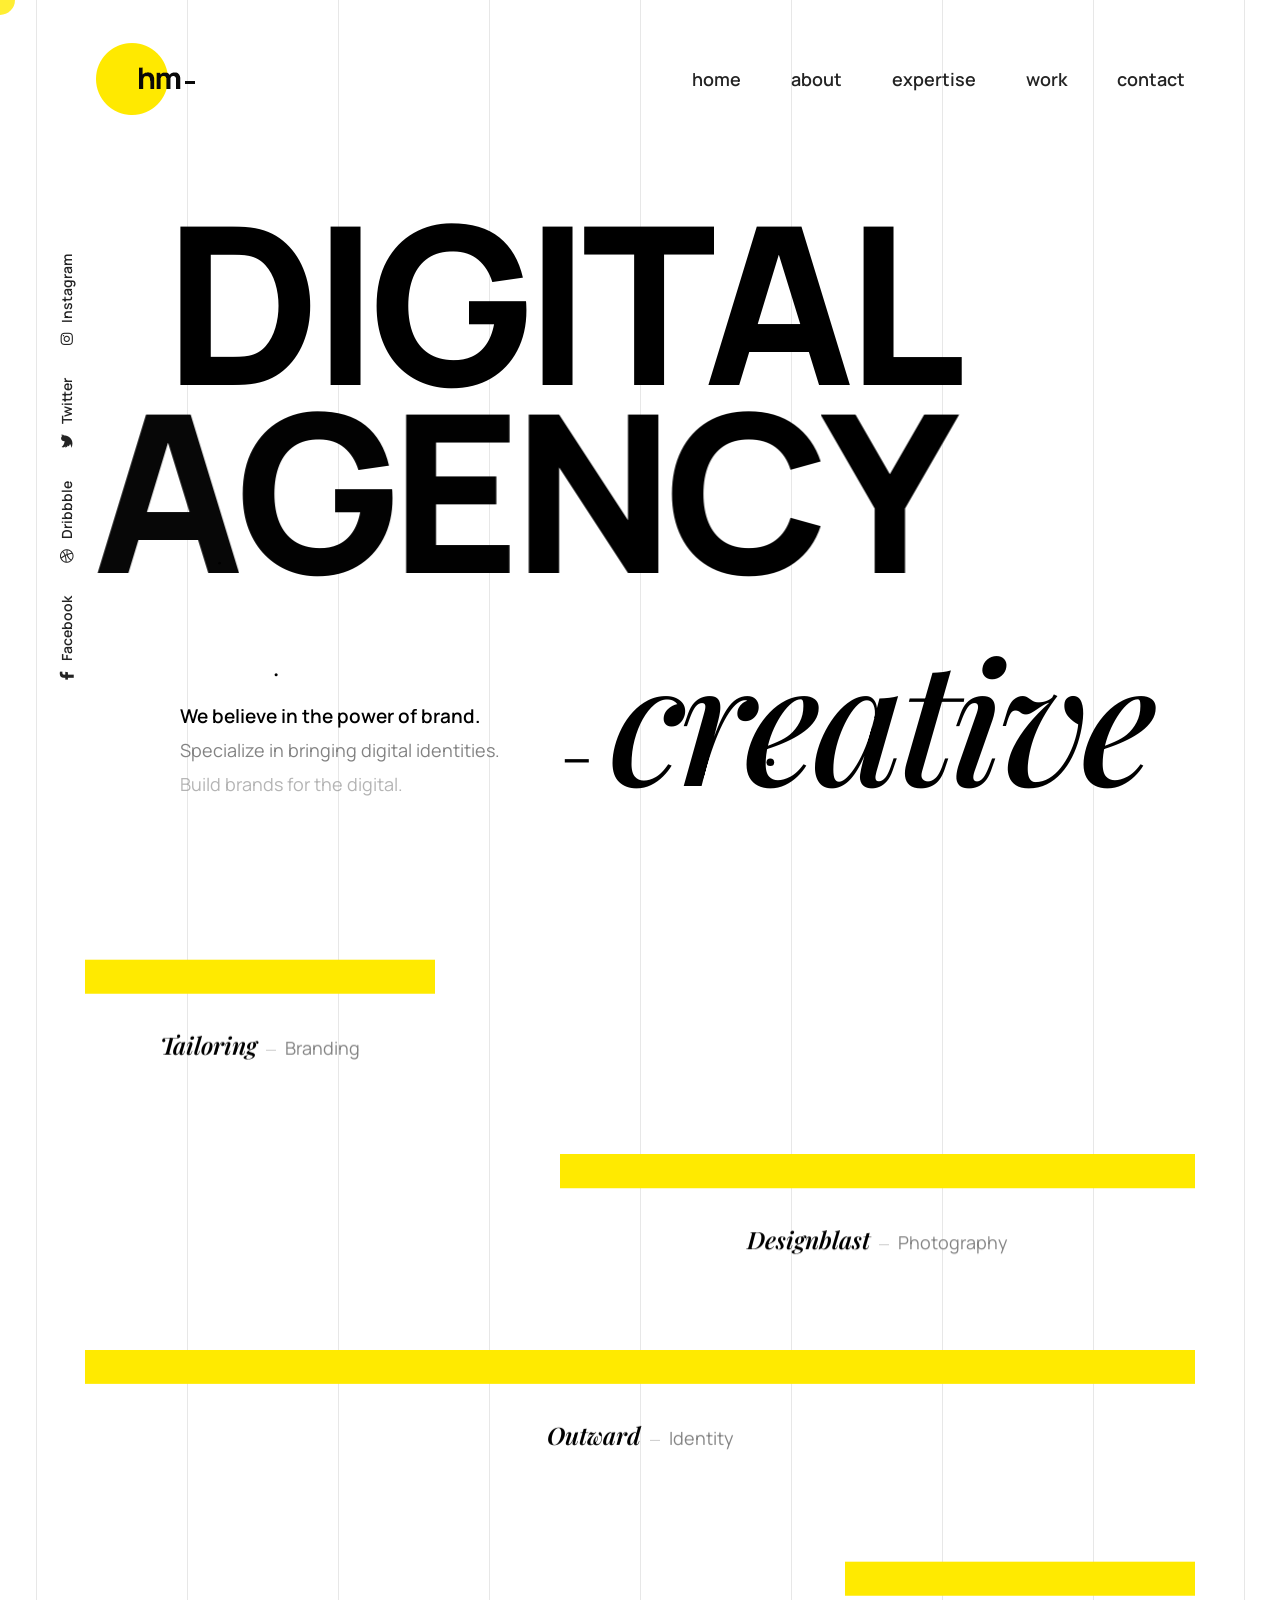
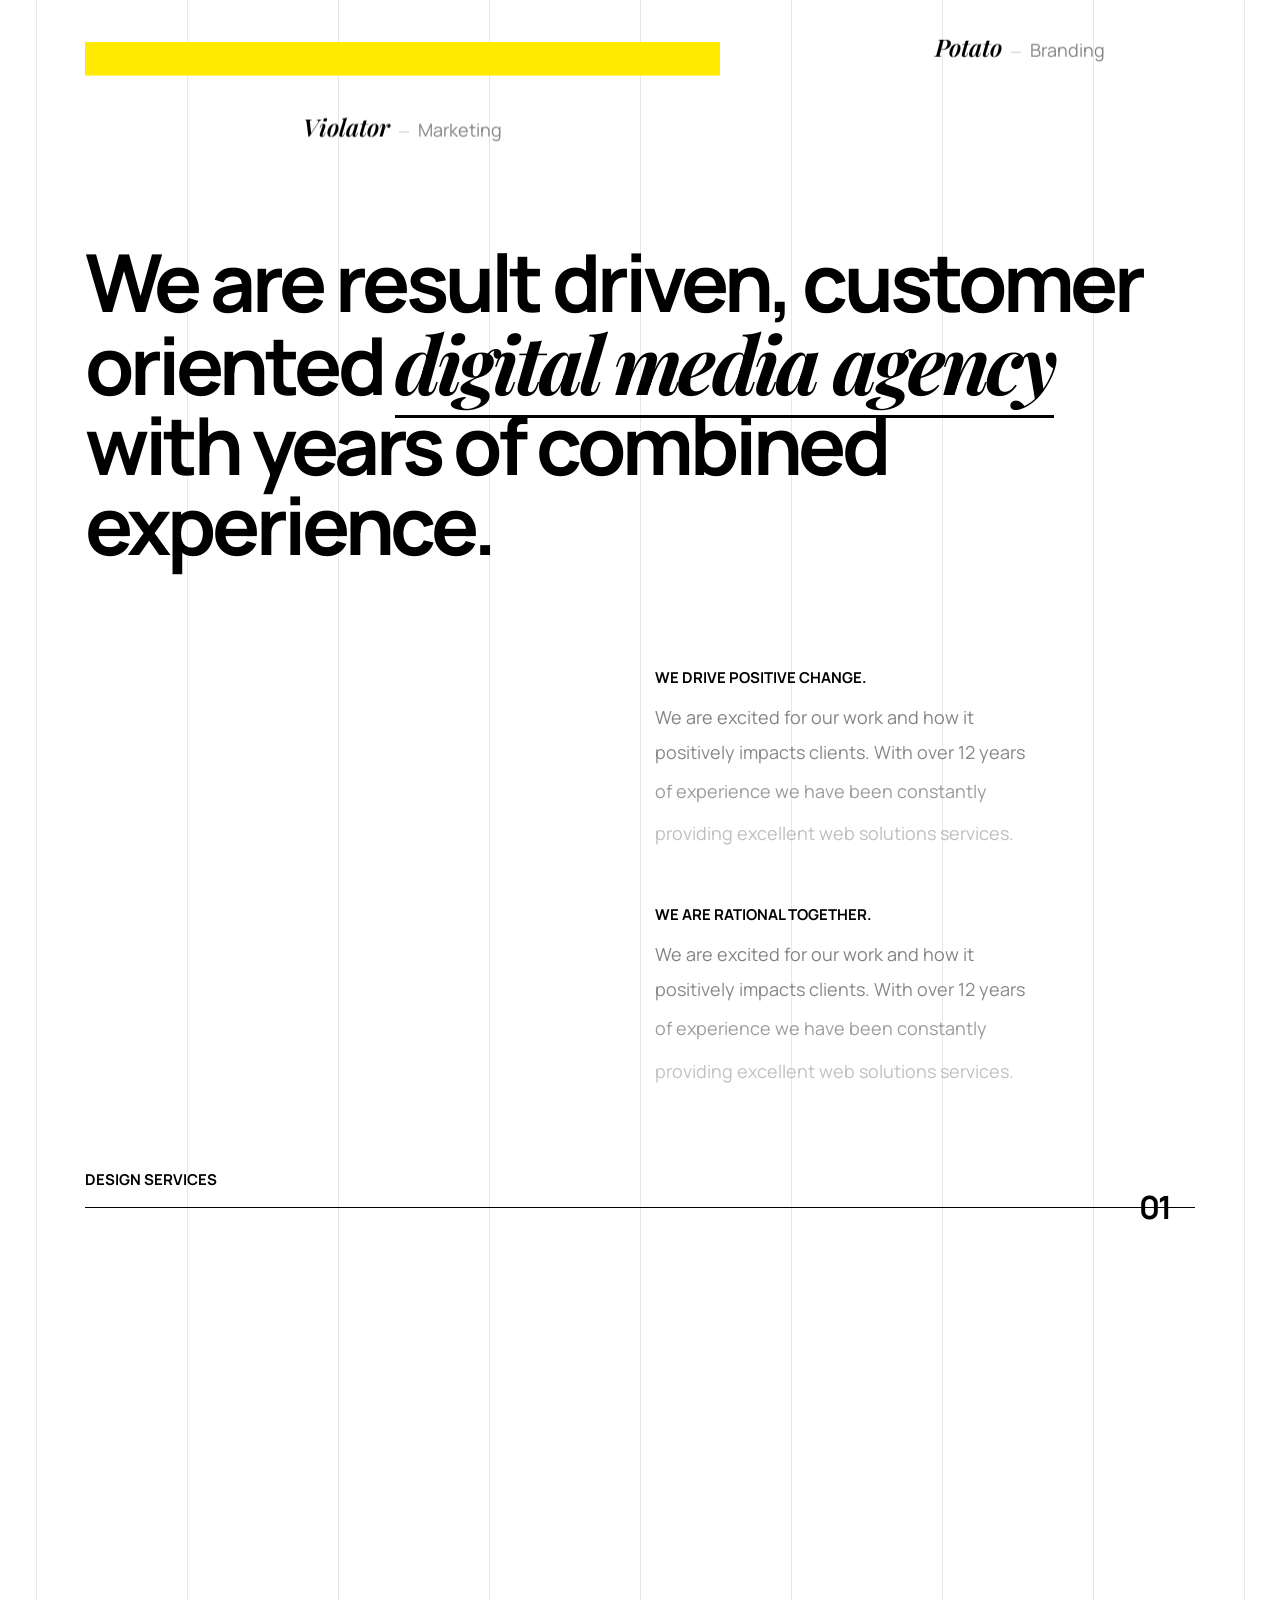
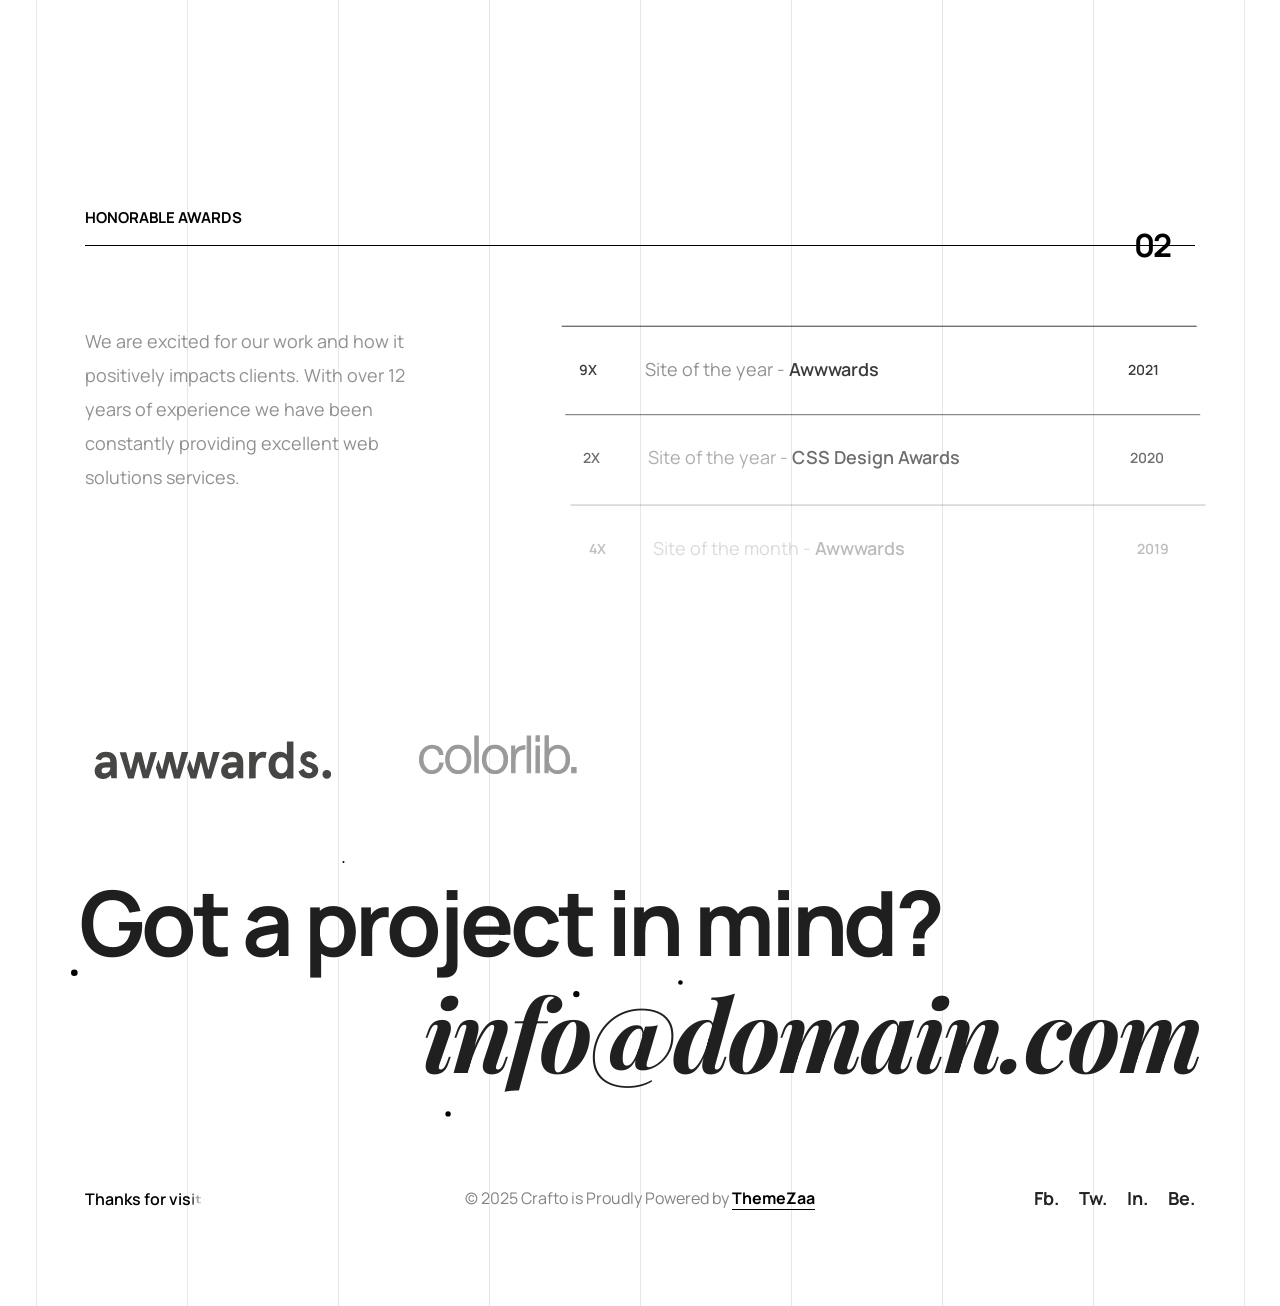
==== commit 05781ba7: "Rename demo-scattered-portfolio.html to index.html" ====
--- a/index.html
+++ b/index.html
@@ -20,9 +20,9 @@
         <link rel="stylesheet" href="css/icon.min.css"/>
         <link rel="stylesheet" href="css/style.css"/>
         <link rel="stylesheet" href="css/responsive.css"/>
-        <link rel="stylesheet" href="demos/scattered-portfolio/scattered-portfolio.css" /> 
+        <link rel="stylesheet" href="demos/scattered-portfolio/scattered-portfolio.css" />
     </head>
-    <body data-mobile-nav-style="full-screen-menu" data-mobile-nav-bg-color="#232323" class="background-position-center-top custom-cursor" style="background-image: url(images/vertical-line-bg-small-medium-gray.svg)"> 
+    <body data-mobile-nav-style="full-screen-menu" data-mobile-nav-bg-color="#232323" class="background-position-center-top background-repeat custom-cursor" style="background-image: url(images/vertical-line-bg-small-medium-gray.svg)"> 
         <!-- start cursor -->
         <div class="cursor-page-inner">
             <div class="circle-cursor circle-cursor-inner"></div>
@@ -62,213 +62,282 @@
             </nav>
             <!-- end navigation -->
         </header>
-        <!-- end header --> 
-        <!-- start page title -->
-        <section class="ipad-top-space-margin page-title-big-typography position-relative md-p-0 overflow-hidden">
+        <!-- end header -->
+        <!-- start section -->
+        <section class="full-screen magic-cursor round-cursor position-relative top-space-margin lg-h-auto p-0 overflow-hidden">
             <div id="particles-style-01" class="position-absolute h-100 top-0 left-0 w-100" data-particle="true" data-particle-options='{"particles":{"number":{"value":5,"density":{"enable":true,"value_area":800}},"color":{"value":"#000000"},"shape":{"type":"circle","stroke":{"width":0,"color":"#000000"},"polygon":{"nb_sides":5},"image":{"src":"img/github.svg","width":100,"height":100}},"opacity":{"value":1,"random":false,"anim":{"enable":false,"speed":1,"opacity_min":0.1,"sync":false}},"size":{"value":4,"random":true,"anim":{"enable":false,"speed":40,"size_min":0.1,"sync":false}},"line_linked":{"enable":false,"distance":150,"color":"#ffffff","opacity":0.4,"width":1},"move":{"enable":true,"speed":6,"direction":"none","random":false,"straight":false,"out_mode":"out","bounce":false,"attract":{"enable":false,"rotateX":600,"rotateY":1200}}},"interactivity":{"detect_on":"canvas","events":{"onhover":{"enable":true,"mode":"repulse"},"onclick":{"enable":true,"mode":"push"},"resize":true},"modes":{"grab":{"distance":400,"line_linked":{"opacity":1}},"bubble":{"distance":400,"size":40,"duration":2,"opacity":8,"speed":3},"repulse":{"distance":200,"duration":0.4},"push":{"particles_nb":4},"remove":{"particles_nb":2}}},"retina_detect":true}'></div>
+            <div class="container h-100">
+                <div class="row h-100 align-items-center text-sm-start text-center position-relative">
+                    <div class="col-12 md-mb-70px sm-mb-50px xs-mb-20px">
+                        <div class="fw-800 text-black fs-220 ls-minus-8px xs-ls-minus-5px text-uppercase overflow-hidden">
+                            <div data-bottom-top="transform: translate3d(-80px, 0px, 0px);" data-top-bottom="transform: translate3d(80px, 0px, 0px);">Digital</div> 
+                            <div class="ms-8 xs-ms-0 fancy-text-style-4" data-bottom-top="transform: translate3d(80px, 0px, 0px);" data-top-bottom="transform: translate3d(-80px, 0px, 0px);">  <span data-fancy-text='{ "effect": "rubber-band", "direction": "left", "string": ["agency", "studio"], "speed": 100, "duration": 3000 }'></span>  </div> 
+                        </div>
+                    </div>
+                    <div class="col-12 mb-auto">
+                        <div class="row align-items-end" data-anime='{ "el": "childs", "translateX": [-15, 0], "opacity": [0,1], "duration": 800, "delay": 200, "staggervalue": 300, "easing": "easeOutQuad" }'>
+                            <div class="col-xl-4 col-lg-5 offset-xl-1 md-mb-15px">
+                                <div class="fs-19 fw-600 text-black">We believe in the power of brand.</div>
+                                <span class="d-block">Specialize in bringing digital identities.</span>
+                                <span class="d-block opacity-6">Build brands for the digital.</span>
+                            </div>
+                            <div class="col-lg-7">
+                                <div class="fs-80 sm-fs-50 text-black fw-200">- <span class="fs-170 lg-fs-140 md-fs-120 sm-fs-110 ls-minus-6px font-style-italic alt-font fw-500">creative</span></div>
+                            </div>
+                        </div>
+                    </div>
+                </div>
+            </div>
+        </section> 
+        <!-- end section -->
+        <!-- start section -->
+        <section class="pb-0">
             <div class="container">
-                <div class="row align-items-lg-end align-items-center small-screen md-h-auto text-sm-start text-center">
-                    <div class="col-12 position-relative page-title-extra-large md-mb-70px sm-mb-50px xs-mb-20px"> 
-                        <div class="fw-800 text-black fs-160 md-fs-130 sm-fs-110 xs-fs-70 ls-minus-4px md-ls-minus-2px text-uppercase">
-                            <div data-bottom-top="transform: translate3d(-50px, 0px, 0px);" data-top-bottom="transform: translate3d(50px, 0px, 0px);">About</div> 
-                            <div class="ms-10 xs-ms-0" data-bottom-top="transform: translate3d(50px, 0px, 0px);" data-top-bottom="transform: translate3d(-50px, 0px, 0px);">agency</div> 
-                        </div>
-                    </div>
-                </div>
-            </div>
-        </section> 
-        <!-- start page title -->
-        <!-- start section -->
-        <section class="p-0">
-            <div class="container">
-                <div class="row align-items-end text-center text-sm-start" data-anime='{ "el": "childs", "translateX": [-15, 0], "opacity": [0,1], "duration": 800, "delay": 200, "staggervalue": 300, "easing": "easeOutQuad" }'>
-                    <div class="col-xl-4 col-lg-5 offset-xl-1 md-mb-15px">
-                        <div class="fs-19 fw-600 text-black">Create impactful experience story.</div>
-                        <span class="w-70 xl-w-100 sm-w-70 xs-w-80 d-block xs-mx-auto">We are excited for our work and how it positively impacts clients.</span>
-                    </div>
-                    <div class="col-lg-7">
-                        <div class="fs-80 sm-fs-50 text-black fw-200">- <span class="fs-130 lg-fs-110 xs-fs-75 ls-minus-4px md-ls-minus-2px font-style-italic alt-font fw-500">experience</span></div>
+                <div class="row">
+                    <div class="col-xl-4 col-lg-5 filter-content">
+                        <ul class="portfolio-simple portfolio-wrapper grid-loading grid grid-4col xxl-grid-4col xl-grid-4col lg-grid-4col md-grid-2col sm-grid-2col xs-grid-1col text-center">
+                            <li class="grid-sizer"></li>
+                            <!-- start portfolio item -->
+                            <li class="grid-item grid-item-single transition-inner-all">
+                                <div class="portfolio-box" data-bottom-top="transform: translate3d(0px, 50px, 0px);" data-top-bottom="transform: translate3d(0px, -50px, 0px);">
+                                    <div class="portfolio-image bg-base-color">
+                                        <a href="demo-scattered-portfolio-single-project-creative.html">
+                                            <img src="https://placehold.co/750x890" alt="" /> 
+                                        </a>
+                                    </div>
+                                    <div class="portfolio-caption pt-35px pb-35px sm-pt-20px sm-pb-20px">
+                                        <a href="demo-scattered-portfolio-single-project-creative.html" class="text-black text-black-hover fw-600 fs-24 alt-font font-style-italic">Tailoring</a>
+                                        <span class="d-inline-block align-middle w-10px separator-line-1px bg-light-gray ms-5px me-5px"></span>
+                                        <div class="d-inline-block">Branding</div>
+                                    </div>
+                                </div>
+                            </li>  
+                            <!-- end portfolio item -->
+                        </ul>
+                    </div>
+                    <div class="col-xl-7 col-lg-7 filter-content offset-xl-1">
+                        <ul class="portfolio-simple portfolio-wrapper grid-loading grid grid-4col xxl-grid-4col xl-grid-4col lg-grid-4col md-grid-2col sm-grid-2col xs-grid-1col text-center">
+                            <li class="grid-sizer"></li>
+                            <!-- start portfolio item -->
+                            <li class="grid-item grid-item-single transition-inner-all">
+                                <div class="portfolio-box" data-bottom-top="transform: translate3d(0px, 100px, 0px)" data-top-bottom="transform: translate3d(0px, 180px, 0px);">
+                                    <div class="portfolio-image bg-base-color">
+                                        <a href="demo-scattered-portfolio-single-project-creative.html">
+                                            <img src="https://placehold.co/750x635" alt="" /> 
+                                        </a>
+                                    </div>
+                                    <div class="portfolio-caption pt-35px pb-35px sm-pt-20px sm-pb-20px">
+                                        <a href="demo-scattered-portfolio-single-project-creative.html" class="text-black text-black-hover fw-600 fs-24 alt-font font-style-italic">Designblast</a>
+                                        <span class="d-inline-block align-middle w-10px separator-line-1px bg-light-gray ms-5px me-5px"></span>
+                                        <div class="d-inline-block">Photography</div>
+                                    </div>
+                                </div>
+                            </li>  
+                            <!-- end portfolio item -->
+                        </ul>
+                    </div>
+                    <div class="col-12 filter-content mt-20 mb-5 lg-mt-0 lg-mb-0">
+                        <ul class="portfolio-simple portfolio-wrapper grid-loading grid grid-4col xxl-grid-4col xl-grid-4col lg-grid-4col md-grid-2col sm-grid-2col xs-grid-1col text-center">
+                            <li class="grid-sizer"></li>
+                            <!-- start portfolio item -->
+                            <li class="grid-item grid-item-single transition-inner-all">
+                                <div class="portfolio-box" data-bottom-top="transform: translate3d(0px, -80px, 0px);" data-top-bottom="transform: translate3d(0px, 80px, 0px);">
+                                    <div class="portfolio-image bg-base-color">
+                                        <a href="demo-scattered-portfolio-single-project-creative.html">
+                                            <img src="https://placehold.co/1440x875" alt="" /> 
+                                        </a>
+                                    </div>
+                                    <div class="portfolio-caption pt-35px pb-35px sm-pt-20px sm-pb-20px">
+                                        <a href="demo-scattered-portfolio-single-project-creative.html" class="text-black text-black-hover fw-600 fs-24 alt-font font-style-italic">Outward</a>
+                                        <span class="d-inline-block align-middle w-10px separator-line-1px bg-light-gray ms-5px me-5px"></span>
+                                        <div class="d-inline-block">Identity</div>
+                                    </div>
+                                </div>
+                            </li>  
+                            <!-- end portfolio item -->
+                        </ul>
+                    </div>
+                    <div class="col-xl-7 col-lg-7 filter-content xl-mt-5 lg-mt-0">
+                        <ul class="portfolio-simple portfolio-wrapper grid-loading grid grid-4col xxl-grid-4col xl-grid-4col lg-grid-4col md-grid-2col sm-grid-2col xs-grid-1col text-center">
+                            <li class="grid-sizer"></li>
+                            <!-- start portfolio item -->
+                            <li class="grid-item grid-item-single transition-inner-all">
+                                <div class="portfolio-box" data-bottom-top="transform: translate3d(0px, 50px, 0px);" data-top-bottom="transform: translate3d(0px, -50px, 0px);">
+                                    <div class="portfolio-image bg-base-color">
+                                        <a href="demo-scattered-portfolio-single-project-creative.html">
+                                            <img src="https://placehold.co/780x650" alt="" /> 
+                                        </a>
+                                    </div>
+                                    <div class="portfolio-caption pt-35px pb-35px sm-pt-20px sm-pb-20px">
+                                        <a href="demo-scattered-portfolio-single-project-creative.html" class="text-black text-black-hover fw-600 fs-24 alt-font font-style-italic">Violator</a>
+                                        <span class="d-inline-block align-middle w-10px separator-line-1px bg-light-gray ms-5px me-5px"></span>
+                                        <div class="d-inline-block">Marketing</div>
+                                    </div>
+                                </div>
+                            </li>  
+                            <!-- end portfolio item -->
+                        </ul>
+                    </div>
+                    <div class="col-xl-4 col-lg-5 filter-content offset-xl-1 xl-mt-3 lg-mt-0">
+                        <ul class="portfolio-simple portfolio-wrapper grid-loading grid grid-4col xxl-grid-4col xl-grid-4col lg-grid-4col md-grid-2col sm-grid-2col xs-grid-1col text-center">
+                            <li class="grid-sizer"></li>
+                            <!-- start portfolio item -->
+                            <li class="grid-item grid-item-single transition-inner-all">
+                                <div class="portfolio-box" data-bottom-top="transform: translate3d(0px, -50px, 0px);" data-top-bottom="transform: translate3d(0px, 50px, 0px);">
+                                    <div class="portfolio-image bg-base-color">
+                                        <a href="demo-scattered-portfolio-single-project-creative.html">
+                                            <img src="https://placehold.co/750x890" alt="" /> 
+                                        </a>
+                                    </div>
+                                    <div class="portfolio-caption pt-35px pb-35px sm-pt-20px sm-pb-20px">
+                                        <a href="demo-scattered-portfolio-single-project-creative.html" class="text-black text-black-hover fw-600 fs-24 alt-font font-style-italic">Potato</a>
+                                        <span class="d-inline-block align-middle w-10px separator-line-1px bg-light-gray ms-5px me-5px"></span>
+                                        <div class="d-inline-block">Branding</div>
+                                    </div>
+                                </div>
+                            </li>  
+                            <!-- end portfolio item -->
+                        </ul>
                     </div>
                 </div>
             </div>
         </section>
         <!-- end section -->
         <!-- start section -->
-        <section class="position-relative overflow-hidden">
-            <div class="one-third-screen md-h-600px sm-h-350px skrollr-parallax magic-cursor round-cursor mx-auto" data-bottom-top="width: 54%" data-center-top="width: 86%;" data-parallax-background-ratio="0.5" style="background-image: url('https://placehold.co/1920x1200')"></div>
+        <section class="pb-0">
+            <div class="container">
+                <div class="row mb-4 sm-mb-2">
+                    <div class="col-12" data-anime='{ "el": "childs", "translateY": [-30, 0], "opacity": [0,1], "duration": 800, "delay": 200, "staggervalue": 300, "easing": "easeOutQuad" }'>
+                        <div class="fs-110 xl-fs-80 md-fs-60 xs-fs-45 text-black fw-700 ls-minus-4px md-ls-minus-2px mb-50px">We are result driven, customer oriented <span class="text-decoration-line-bottom-thick alt-font font-style-italic">digital media agency</span> with years of combined experience.</div>
+                    </div>
+                </div>
+                <div class="row justify-content-end">
+                    <div class="col-xxl-5 col-xl-6">
+                        <div class="mb-60px md-mb-30px last-paragraph-no-margin"> 
+                            <span class="d-inline-block fs-15 text-uppercase fw-700 text-black mb-5px" data-anime='{ "el": "lines", "translateY": [30, 0], "opacity": [0,1], "delay": 0, "staggervalue": 250, "easing": "easeOutExpo" }'>We drive positive change.</span>
+                            <p class="w-70 lg-w-85 md-w-100" data-anime='{ "el": "lines", "translateY": [30, 0], "opacity": [0,1], "delay": 0, "staggervalue": 250, "easing": "easeOutExpo" }'>We are excited for our work and how it positively impacts clients. With over 12 years of experience we have been constantly providing excellent web solutions services.</p>
+                        </div> 
+                        <div class="last-paragraph-no-margin"> 
+                            <span class="d-inline-block fs-15 text-uppercase fw-700 text-black mb-5px" data-anime='{ "el": "lines", "translateY": [30, 0], "opacity": [0,1], "delay": 0, "staggervalue": 250, "easing": "easeOutExpo" }'>We are rational together.</span>
+                            <p class="w-70 lg-w-85 md-w-100" data-anime='{ "el": "lines", "translateY": [30, 0], "opacity": [0,1], "delay": 0, "staggervalue": 250, "easing": "easeOutExpo" }'>We are excited for our work and how it positively impacts clients. With over 12 years of experience we have been constantly providing excellent web solutions services.</p>
+                        </div>  
+                    </div>
+                </div>
+            </div>
+        </section>
+        <!-- end section -->  
+        <!-- start section -->
+        <section class="pb-0">
+            <div class="container">
+                <div class="row mb-7 sm-mb-50px">
+                    <div class="col-12">
+                        <span class="text-black fw-700 text-uppercase mb-10px d-block fs-15">Design services</span>
+                        <div class="position-relative">
+                            <h5 class="text-black fw-700 mb-0 me-25px absolute-middle-right ls-minus-2px">01</h5>
+                            <div class="separator-line-1px w-100 d-block bg-black"></div>
+                        </div>
+                    </div>
+                </div>
+                <div class="row row-cols-1 row-cols-lg-3 row-cols-md-2 mb-7 justify-content-center" data-anime='{ "el": "childs", "translateY": [-15, 0], "perspective": [1200,1200], "scale": [1.1, 1], "rotateX": [50, 0], "opacity": [0,1], "duration": 800, "delay": 200, "staggervalue": 300, "easing": "easeOutQuad" }'>
+                    <div class="col icon-with-text-style-07 md-mb-30px">
+                        <div class="hover-box light-hover feature-box bg-black h-100 overflow-hidden p-13 xxl-p-10 xl-p-8 text-start">
+                            <a href="#" class="ms-0 text-white text-uppercase fw-600 mb-50 lg-mb-30 fs-15 d-inline-block">Web design</a> 
+                            <p class="d-block mb-0 w-90 md-w-100 mt-22">We are excited for our work and how it positively impacts clients. With over 12 years of experience.</p> 
+                            <div class="box-overlay bg-base-color z-index-minus-2"></div>
+                        </div>
+                    </div>
+                    <div class="col icon-with-text-style-07 md-mb-30px">
+                        <div class="hover-box light-hover feature-box bg-black h-100 overflow-hidden p-13 xxl-p-10 xl-p-8 text-start">
+                            <a href="#" class="ms-0 text-white text-uppercase fw-600 mb-50 lg-mb-30 fs-15 d-inline-block">Web development</a> 
+                            <p class="d-block mb-0 w-90 md-w-100 mt-22">We strive to develop real-world web solutions that are ideal for small to large scale projects.</p> 
+                            <div class="box-overlay bg-base-color z-index-minus-2"></div>
+                        </div>
+                    </div>
+                    <div class="col icon-with-text-style-07">
+                        <div class="hover-box light-hover feature-box bg-black h-100 overflow-hidden p-13 xxl-p-10 xl-p-8 text-start">
+                            <a href="#" class="ms-0 text-white text-uppercase fw-600 mb-50 lg-mb-30 fs-15 d-inline-block">eCommerce solutions</a> 
+                            <p class="d-block mb-0 w-90 md-w-100 mt-22">We craft complete shopping experience with robust eCommerce solutions  that drive more.</p> 
+                            <div class="box-overlay bg-base-color z-index-minus-2"></div>
+                        </div>
+                    </div> 
+                </div>
+                <div class="row mb-7 sm-mb-50px">
+                    <div class="col-12">
+                        <span class="text-black fw-700 text-uppercase mb-10px d-block fs-15">Honorable awards</span>
+                        <div class="position-relative">
+                            <h5 class="text-black fw-700 mb-0 me-25px absolute-middle-right ls-minus-2px">02</h5>
+                            <div class="separator-line-1px w-100 d-block bg-black"></div>
+                        </div>
+                    </div>
+                </div>
+                <div class="row mb-7 md-mb-70px sm-mb-50px">
+                    <div class="col-xl-4 col-lg-5 md-mb-7 last-paragraph-no-margin" data-anime='{ "el": "childs", "opacity": [0,1], "duration": 800, "delay": 200, "staggervalue": 300, "easing": "easeOutQuad" }'>
+                        <p>We are excited for our work and how it positively impacts clients. With over 12 years of experience we have been constantly providing excellent web solutions services.</p>
+                    </div>
+                    <div class="col-xl-7 offset-xl-1 col-lg-7 text-start" data-anime='{ "el": "childs", "translateY": [15, 0], "translateX": [15, 0], "opacity": [0,1], "duration": 800, "delay": 200, "staggervalue": 200, "easing": "easeOutQuad" }'>
+                        <div class="row border-top border-color-dark-gray g-0">
+                            <div class="col-1 text-center align-self-center">
+                                <span class="text-dark-gray fs-14 fw-600">9X</span>
+                            </div>
+                            <div class="col-9 last-paragraph-no-margin ps-30px pe-30px pt-25px pb-25px"> 
+                                <p>Site of the year - <span class="fw-600 text-dark-gray">Awwwards</span></p>
+                            </div>
+                            <div class="col-2 align-self-center text-center">
+                                <span class="text-dark-gray fs-14 fw-600">2021</span>
+                            </div>
+                        </div>
+                        <div class="row border-top border-color-dark-gray g-0">
+                            <div class="col-1 text-center align-self-center">
+                                <span class="text-dark-gray fs-14 fw-600">2X</span>
+                            </div>
+                            <div class="col-9 last-paragraph-no-margin ps-30px pe-30px pt-25px pb-25px"> 
+                                <p>Site of the year - <span class="fw-600 text-dark-gray">CSS Design Awards</span></p>
+                            </div>
+                            <div class="col-2 align-self-center text-center">
+                                <span class="text-dark-gray fs-14 fw-600">2020</span>
+                            </div>
+                        </div>
+                        <div class="row border-top border-color-dark-gray g-0">
+                            <div class="col-1 text-center align-self-center">
+                                <span class="text-dark-gray fs-14 fw-600">4X</span>
+                            </div>
+                            <div class="col-9 last-paragraph-no-margin ps-30px pe-30px pt-25px pb-25px"> 
+                                <p>Site of the month - <span class="fw-600 text-dark-gray">Awwwards</span></p>
+                            </div>
+                            <div class="col-2 align-self-center text-center">
+                                <span class="text-dark-gray fs-14 fw-600">2019</span>
+                            </div>
+                        </div>
+                        <div class="row border-top border-bottom border-color-dark-gray g-0">
+                            <div class="col-1 text-center align-self-center">
+                                <span class="text-dark-gray fs-14 fw-600">3X</span>
+                            </div>
+                            <div class="col-9 last-paragraph-no-margin ps-30px pe-30px pt-25px pb-25px"> 
+                                <p>Site of the year - <span class="fw-600 text-dark-gray">The portfolio</span></p>
+                            </div>
+                            <div class="col-2 align-self-center text-center">
+                                <span class="text-dark-gray fs-14 fw-600">2018</span>
+                            </div>
+                        </div>
+                    </div>
+                </div>
+                <div class="row row-cols-1 row-cols-lg-4 row-cols-md-2 align-items-center text-center clients-style-06" data-anime='{ "el": "childs", "translateY": [-15, 0], "scale": [1.1, 1], "opacity": [0,1], "duration": 800, "delay": 200, "staggervalue": 300, "easing": "easeOutQuad" }'>
+                    <div class="col client-box text-center md-mb-30px">
+                        <a href="#"><img src="images/awwards.svg" alt=""></a>
+                    </div>
+                    <div class="col client-box text-center md-mb-30px">
+                        <a href="#"><img src="images/colorlib.svg" alt=""></a>
+                    </div>
+                    <div class="col client-box text-center sm-mb-30px">
+                        <a href="#"><img src="images/envato.svg" alt=""></a>
+                    </div>
+                    <div class="col client-box text-center">
+                        <a href="#"><img src="images/fwa.svg" alt=""></a>
+                    </div>
+                </div>
+            </div>
         </section>
         <!-- end section --> 
-        <!-- start section -->
-        <section class="p-0">
-            <div class="container">
-                <div class="row">
-                    <div class="col-xxl-6 col-lg-7" data-anime='{ "el": "childs", "translateY": [30, 0], "opacity": [0,1], "duration": 300, "delay": 0, "staggervalue": 300, "easing": "easeOutQuad" }'>
-                        <div class="position-sticky top-100px">
-                            <span class="fs-70 xl-fs-65 lg-fs-55 fw-700 mb-45px d-inline-block text-black ls-minus-3px xs-ls-minus-2px">We are committed to deliver unique <span class="alt-font font-style-italic">digital media solutions.</span></span>
-                        </div>
-                    </div>
-                    <div class="col-xxl-4 col-lg-5 offset-xxl-1" data-anime='{ "el": "childs", "translateY": [30, 0], "opacity": [0,1], "duration": 300, "delay": 0, "staggervalue": 300, "easing": "easeOutQuad" }'>
-                        <div class="mb-60px sm-mb-30px last-paragraph-no-margin"> 
-                            <span class="d-inline-block fs-15 text-uppercase fw-700 text-black mb-5px">We drive positive change.</span>
-                            <p>We are excited for our work and how it positively impacts clients. With over 12 years of experience we have been constantly providing excellent web solutions services.</p>
-                        </div>
-                        <div class="mb-60px sm-mb-30px last-paragraph-no-margin"> 
-                            <span class="d-inline-block fs-15 text-uppercase fw-700 text-black mb-5px">We are rational together.</span>
-                            <p>We are excited for our work and how it positively impacts clients. With over 12 years of experience we have been constantly providing excellent web solutions services.</p>
-                        </div> 
-                        <div class="last-paragraph-no-margin"> 
-                            <span class="d-inline-block fs-15 text-uppercase fw-700 text-black mb-5px">We are creative thinkers.</span>
-                            <p>We are excited for our work and how it positively impacts clients. With over 12 years of experience we have been constantly providing excellent web solutions services.</p>
-                        </div>
-                    </div>
-                </div>
-            </div>
-        </section>
-        <!-- end section -->
-        <!-- start section -->
-        <section class="overflow-hidden big-section">
-            <div class="container">
-                <div class="row">
-                    <div class="col-12 position-relative">
-                        <div class="outside-box-right-25 xs-outside-box-right-0">
-                            <div class="swiper dark swiper-width-auto" data-slider-options='{ "slidesPerView": "auto", "spaceBetween": 30, "loop": true, "autoplay": { "delay": 2000, "disableOnInteraction": false }, "pagination": { "el": ".slider-four-slide-pagination-1", "clickable": true }, "navigation": { "nextEl": ".slider-one-slide-next-1", "prevEl": ".slider-one-slide-prev-1" }, "keyboard": { "enabled": true, "onlyInViewport": true }, "breakpoints": { "1200": { "spaceBetween": 80 }, "992": {"spaceBetween": 50 } }, "effect": "slide" }'>
-                                <div class="swiper-wrapper">
-                                    <!-- start content carousal item --> 
-                                    <div class="swiper-slide"> 
-                                        <img src="https://placehold.co/430x510" class="md-h-400px sm-h-250px" alt="" /> 
-                                    </div>
-                                    <!-- end content carousal item -->
-                                    <!-- start content carousal item --> 
-                                    <div class="swiper-slide mt-60px sm-mt-0">
-                                        <img src="https://placehold.co/635x540" class="md-h-400px sm-h-250px" alt="" />
-                                    </div>
-                                    <!-- end content carousal item -->
-                                    <!-- start content carousal item --> 
-                                    <div class="swiper-slide">
-                                        <img src="https://placehold.co/430x510" class="md-h-400px sm-h-250px" alt="" />
-                                    </div>
-                                    <!-- end content carousal item -->
-                                    <!-- start content carousal item --> 
-                                    <div class="swiper-slide mt-60px sm-mt-0">
-                                        <img src="https://placehold.co/635x540" class="md-h-400px sm-h-250px" alt="" />
-                                    </div>
-                                    <!-- end content carousal item --> 
-                                    <!-- start content carousal item --> 
-                                    <div class="swiper-slide"> 
-                                        <img src="https://placehold.co/430x510" class="md-h-400px sm-h-250px" alt="" /> 
-                                    </div>
-                                    <!-- end content carousal item -->
-                                    <!-- start content carousal item --> 
-                                    <div class="swiper-slide mt-60px sm-mt-0">
-                                        <img src="https://placehold.co/635x540" class="md-h-400px sm-h-250px" alt="" />
-                                    </div>
-                                    <!-- end content carousal item -->
-                                </div>
-                            </div>
-                        </div>
-                        <!-- start slider pagination -->
-                        <!--<div class="swiper-pagination slider-four-slide-pagination-1 swiper-pagination-style-2 swiper-pagination-clickable swiper-pagination-bullets"></div>-->
-                        <!-- end slider pagination --> 
-                    </div>
-                </div>
-            </div>
-        </section>
-        <!-- end section -->
-        <!-- start section --> 
-        <section class="overflow-hidden big-section py-0">
-            <div class="container">
-                <div class="row">
-                    <div class="col-xl-4 lg-mb-45px xs-mb-30px text-sm-start text-center" data-anime='{ "translateY": [0, 0], "opacity": [0,1], "duration": 600, "delay": 0, "staggervalue": 300, "easing": "easeOutQuad" }'>
-                        <span class="fs-70 xs-fs-50 fw-700 text-dark-gray mb-0 ls-minus-2px">Hear from <span class="alt-font font-style-italic">clients.</span></span>
-                    </div>
-                    <div class="col-xl-8" data-anime='{ "translateY": [0, 0], "opacity": [0,1], "duration": 600, "delay":0, "staggervalue": 300, "easing": "easeOutQuad" }'>
-                        <div class="outside-box-right-40 sm-outside-box-right-0">
-                            <div class="swiper magic-cursor" data-slider-options='{ "slidesPerView": 1, "spaceBetween": 60, "loop": true, "parallax": true, "speed": 1200, "pagination": { "el": ".slider-one-slide-pagination", "clickable": true, "dynamicBullets": false }, "navigation": { "nextEl": ".slider-one-slide-next-2", "prevEl": ".slider-one-slide-prev-2" }, "autoplay": { "delay": 5000, "disableOnInteraction": false }, "keyboard": { "enabled": true, "onlyInViewport": true }, "breakpoints": { "992": { "slidesPerView": 4 }, "768": { "slidesPerView": 2 }, "320": { "slidesPerView": 1 } }, "effect": "slide" }'>
-                                <div class="swiper-wrapper testimonials-style-13"> 
-                                    <!-- start review item -->
-                                    <div class="swiper-slide text-sm-start text-center last-paragraph-no-margin" data-swiper-parallax="700"> 
-                                        <span class="fs-15 fw-800 text-dark-gray text-uppercase mb-10px d-block ls-1px">@ Herman miller</span>
-                                        <p class="fs-22 lh-36 text-dark-gray">From the day one, Themezaa has delivered all possible outcomes as demanded. I must say that all the developers are dedicated.</p>
-                                    </div>
-                                    <!-- end review item -->
-                                    <!-- start review item -->
-                                    <div class="swiper-slide text-sm-start text-center last-paragraph-no-margin" data-swiper-parallax="700"> 
-                                        <span class="fs-15 fw-800 text-dark-gray text-uppercase mb-10px d-block ls-1px">@ Shoko mugikura</span>
-                                        <p class="fs-22 lh-36 text-dark-gray">Theme is beautiful, although it takes some time to figure out where to edit what. But support is very quick and helpful theme.</p>
-                                    </div>
-                                    <!-- end review item -->
-                                    <!-- start review item -->
-                                    <div class="swiper-slide text-sm-start text-center last-paragraph-no-margin" data-swiper-parallax="700"> 
-                                        <span class="fs-15 fw-800 text-dark-gray text-uppercase mb-10px d-block ls-1px">@ Matthew taylor</span>
-                                        <p class="fs-22 lh-36 text-dark-gray">They are very good with communication, addressing the need and attentively making sure the customer is fully supported.</p>
-                                    </div>
-                                    <!-- end review item -->
-                                    <!-- start review item -->
-                                    <div class="swiper-slide text-sm-start text-center last-paragraph-no-margin" data-swiper-parallax="700"> 
-                                        <span class="fs-15 fw-800 text-dark-gray text-uppercase mb-10px d-block ls-1px">@ Leonel mooney</span>
-                                        <p class="fs-22 lh-36 text-dark-gray">What an awesome theme and support team is very kind. Every element is designed pixel perfect, so it is really a modern theme.</p>
-                                    </div>
-                                    <!-- end review item -->
-                                    <!-- start review item -->
-                                    <div class="swiper-slide text-sm-start text-center last-paragraph-no-margin" data-swiper-parallax="700"> 
-                                        <span class="fs-15 fw-800 text-dark-gray text-uppercase mb-10px d-block ls-1px">@ Herman miller</span>
-                                        <p class="fs-22 lh-36 text-dark-gray">From the day one, Themezaa has delivered all possible outcomes as demanded. I must say that all the developers are dedicated.</p>
-                                    </div>
-                                    <!-- end review item -->
-                                    <!-- start review item -->
-                                    <div class="swiper-slide text-sm-start text-center last-paragraph-no-margin" data-swiper-parallax="700"> 
-                                        <span class="fs-15 fw-800 text-dark-gray text-uppercase mb-10px d-block ls-1px">@ Shoko mugikura</span>
-                                        <p class="fs-22 lh-36 text-dark-gray">Theme is beautiful, although it takes some time to figure out where to edit what. But support is very quick and helpful theme.</p>
-                                    </div>
-                                    <!-- end review item -->
-                                    <!-- start review item -->
-                                    <div class="swiper-slide text-sm-start text-center last-paragraph-no-margin" data-swiper-parallax="700"> 
-                                        <span class="fs-15 fw-800 text-dark-gray text-uppercase mb-10px d-block ls-1px">@ Matthew taylor</span>
-                                        <p class="fs-22 lh-36 text-dark-gray">They are very good with communication, addressing the need and attentively making sure the customer is fully supported.</p>
-                                    </div>
-                                    <!-- end review item -->
-                                    <!-- start review item -->
-                                    <div class="swiper-slide text-sm-start text-center last-paragraph-no-margin" data-swiper-parallax="700"> 
-                                        <span class="fs-15 fw-800 text-dark-gray text-uppercase mb-10px d-block ls-1px">@ Leonel mooney</span>
-                                        <p class="fs-22 lh-36 text-dark-gray">What an awesome theme and support team is very kind. Every element is designed pixel perfect, so it is really a modern theme.</p>
-                                    </div>
-                                    <!-- end review item -->
-                                </div>  
-                            </div> 
-                        </div>
-                        <div class="row">
-                            <div class="col-12">
-                                <div class="separator-line-5px w-100 bg-extra-medium-gray mt-45px mb-45px xs-mt-30px xs-mb-30px"></div>
-                            </div>
-                            <div class="col-sm-6 xs-mb-30px">
-                                <div class="d-flex justify-content-center justify-content-sm-start">
-                                    <!-- start slider navigation -->
-                                    <div class="slider-one-slide-prev-2 text-black swiper-button-prev slider-navigation-style-04 bg-base-color h-65px w-65px" tabindex="0" role="button" aria-label="Previous slide"><i class="fa-solid fa-arrow-left"></i></div>
-                                    <div class="slider-one-slide-next-2 text-black swiper-button-next slider-navigation-style-04 bg-base-color h-65px w-65px" tabindex="0" role="button" aria-label="Next slide"><i class="fa-solid fa-arrow-right"></i></div>
-                                    <!-- end slider navigation -->
-                                </div>
-                            </div>
-                            <div class="col-sm-6">
-                                <div class="d-flex align-items-center justify-content-center justify-content-sm-end">
-                                    <div class="fw-800 fs-70 text-dark-gray me-15px ls-minus-1px">4.82</div>
-                                    <div class="text-center">
-                                        <div class="bg-black text-white border-radius-30px ps-20px pe-20px fs-13">
-                                            <i class="bi bi-star-fill"></i>
-                                            <i class="bi bi-star-fill"></i>
-                                            <i class="bi bi-star-fill"></i>
-                                            <i class="bi bi-star-fill"></i>
-                                            <i class="bi bi-star-fill"></i>
-                                        </div>
-                                        <span class="text-dark-gray fs-13 fw-700 text-uppercase">Clutch review</span>
-                                    </div> 
-                                </div>
-                            </div>
-                        </div>
-                    </div>
-                </div>
-            </div>
-        </section>
-        <!-- end section -->
         <!-- start footer -->
         <footer class="position-relative">
             <div id="particles-style-02" class="position-absolute h-100 top-0 left-0 w-100 z-index-minus-2" data-particle="true" data-particle-options='{"particles":{"number":{"value":5,"density":{"enable":true,"value_area":800}},"color":{"value":"#000000"},"shape":{"type":"circle","stroke":{"width":0,"color":"#000000"},"polygon":{"nb_sides":5},"image":{"src":"img/github.svg","width":100,"height":100}},"opacity":{"value":1,"random":false,"anim":{"enable":false,"speed":1,"opacity_min":0.1,"sync":false}},"size":{"value":4,"random":true,"anim":{"enable":false,"speed":40,"size_min":0.1,"sync":false}},"line_linked":{"enable":false,"distance":150,"color":"#ffffff","opacity":0.4,"width":1},"move":{"enable":true,"speed":6,"direction":"none","random":false,"straight":false,"out_mode":"out","bounce":false,"attract":{"enable":false,"rotateX":600,"rotateY":1200}}},"interactivity":{"detect_on":"canvas","events":{"onhover":{"enable":true,"mode":"repulse"},"onclick":{"enable":true,"mode":"push"},"resize":true},"modes":{"grab":{"distance":400,"line_linked":{"opacity":1}},"bubble":{"distance":400,"size":40,"duration":2,"opacity":8,"speed":3},"repulse":{"distance":200,"duration":0.4},"push":{"particles_nb":4},"remove":{"particles_nb":2}}},"retina_detect":true}'></div>
@@ -281,7 +350,7 @@
                 </div>
                 <div class="row">
                     <div class="col-12 col-xl-3 col-sm-6 ms-auto order-1 xs-mb-10px text-center text-sm-start overflow-hidden">
-                        <span class="fs-16 fw-600 text-black fancy-text-style-4 overflow-hidden">
+                        <span class="fs-16 fw-600 text-black fancy-text-style-4">
                             <span data-fancy-text='{ "effect": "rotate", "string": ["Thanks for visiting.", "Customer oriented agency.", "Providing excellent solutions."], "speed": 50 }'></span>
                         </span>
                     </div>
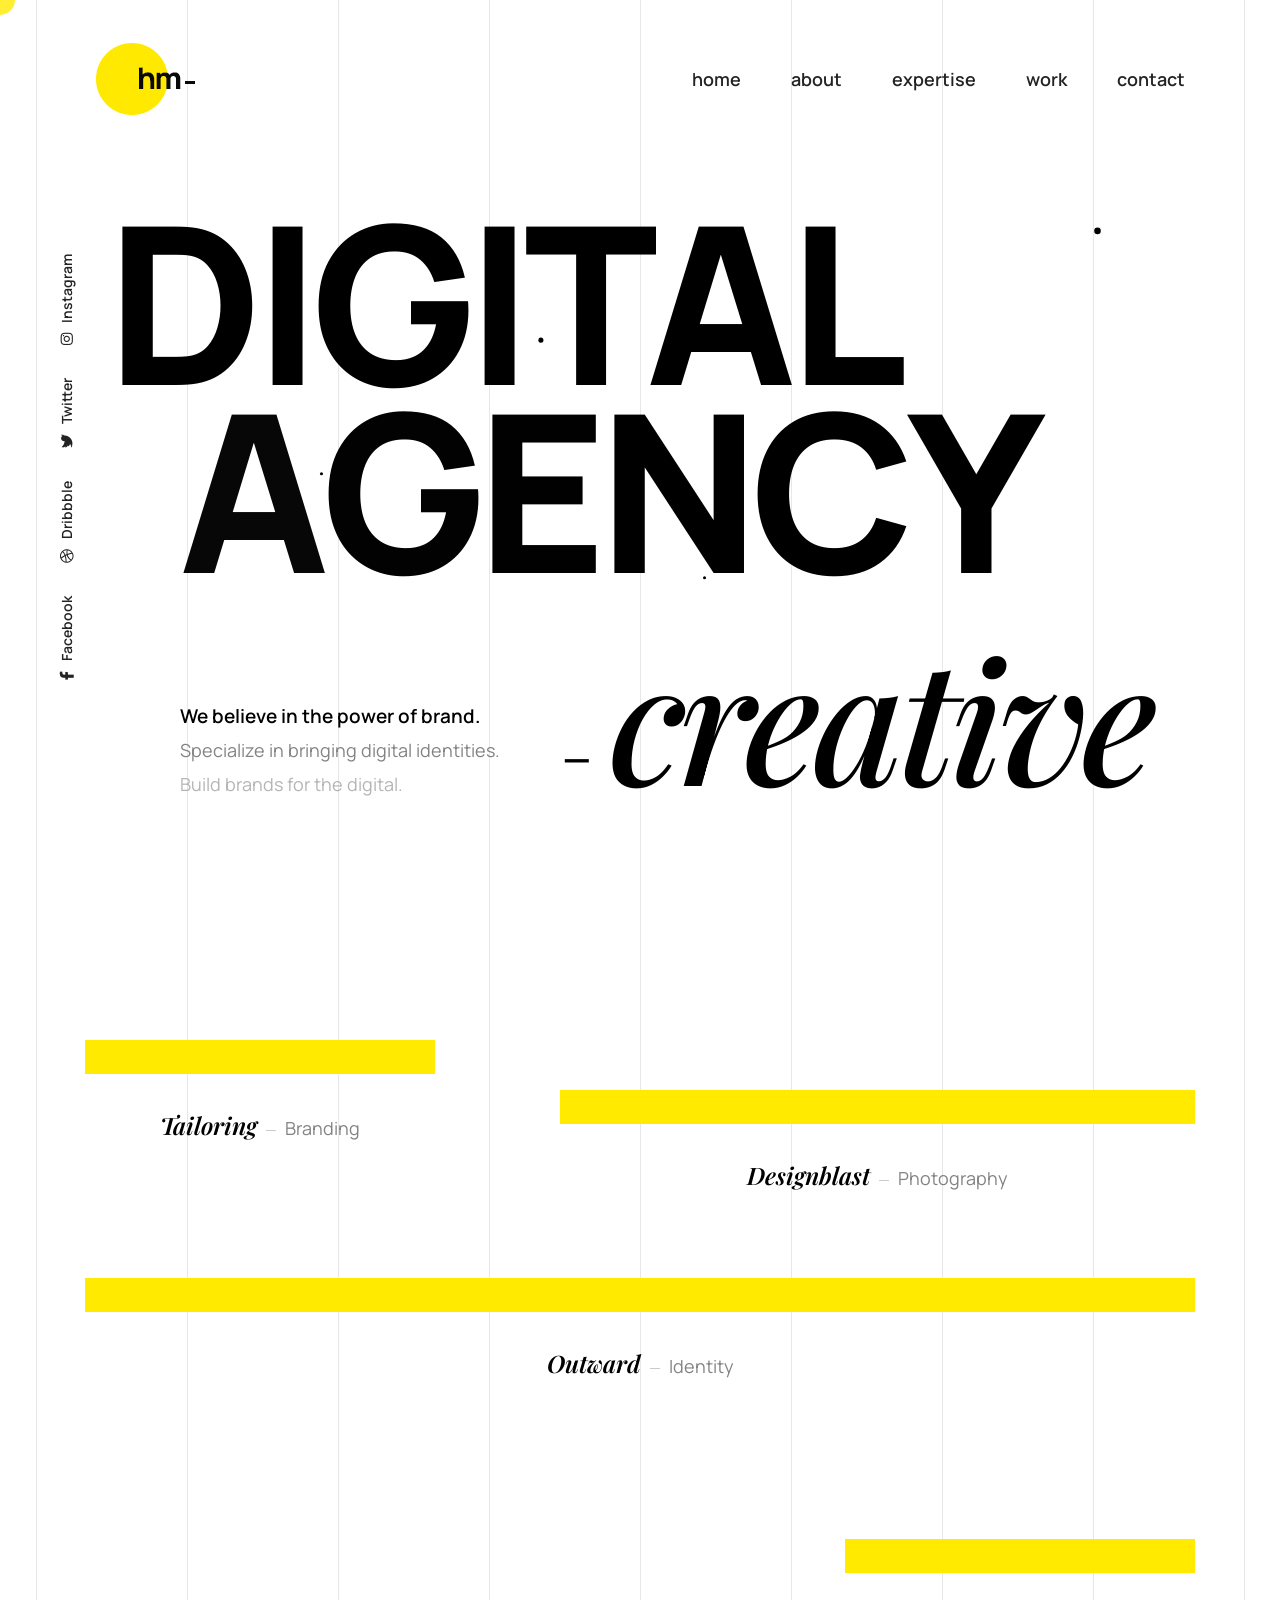
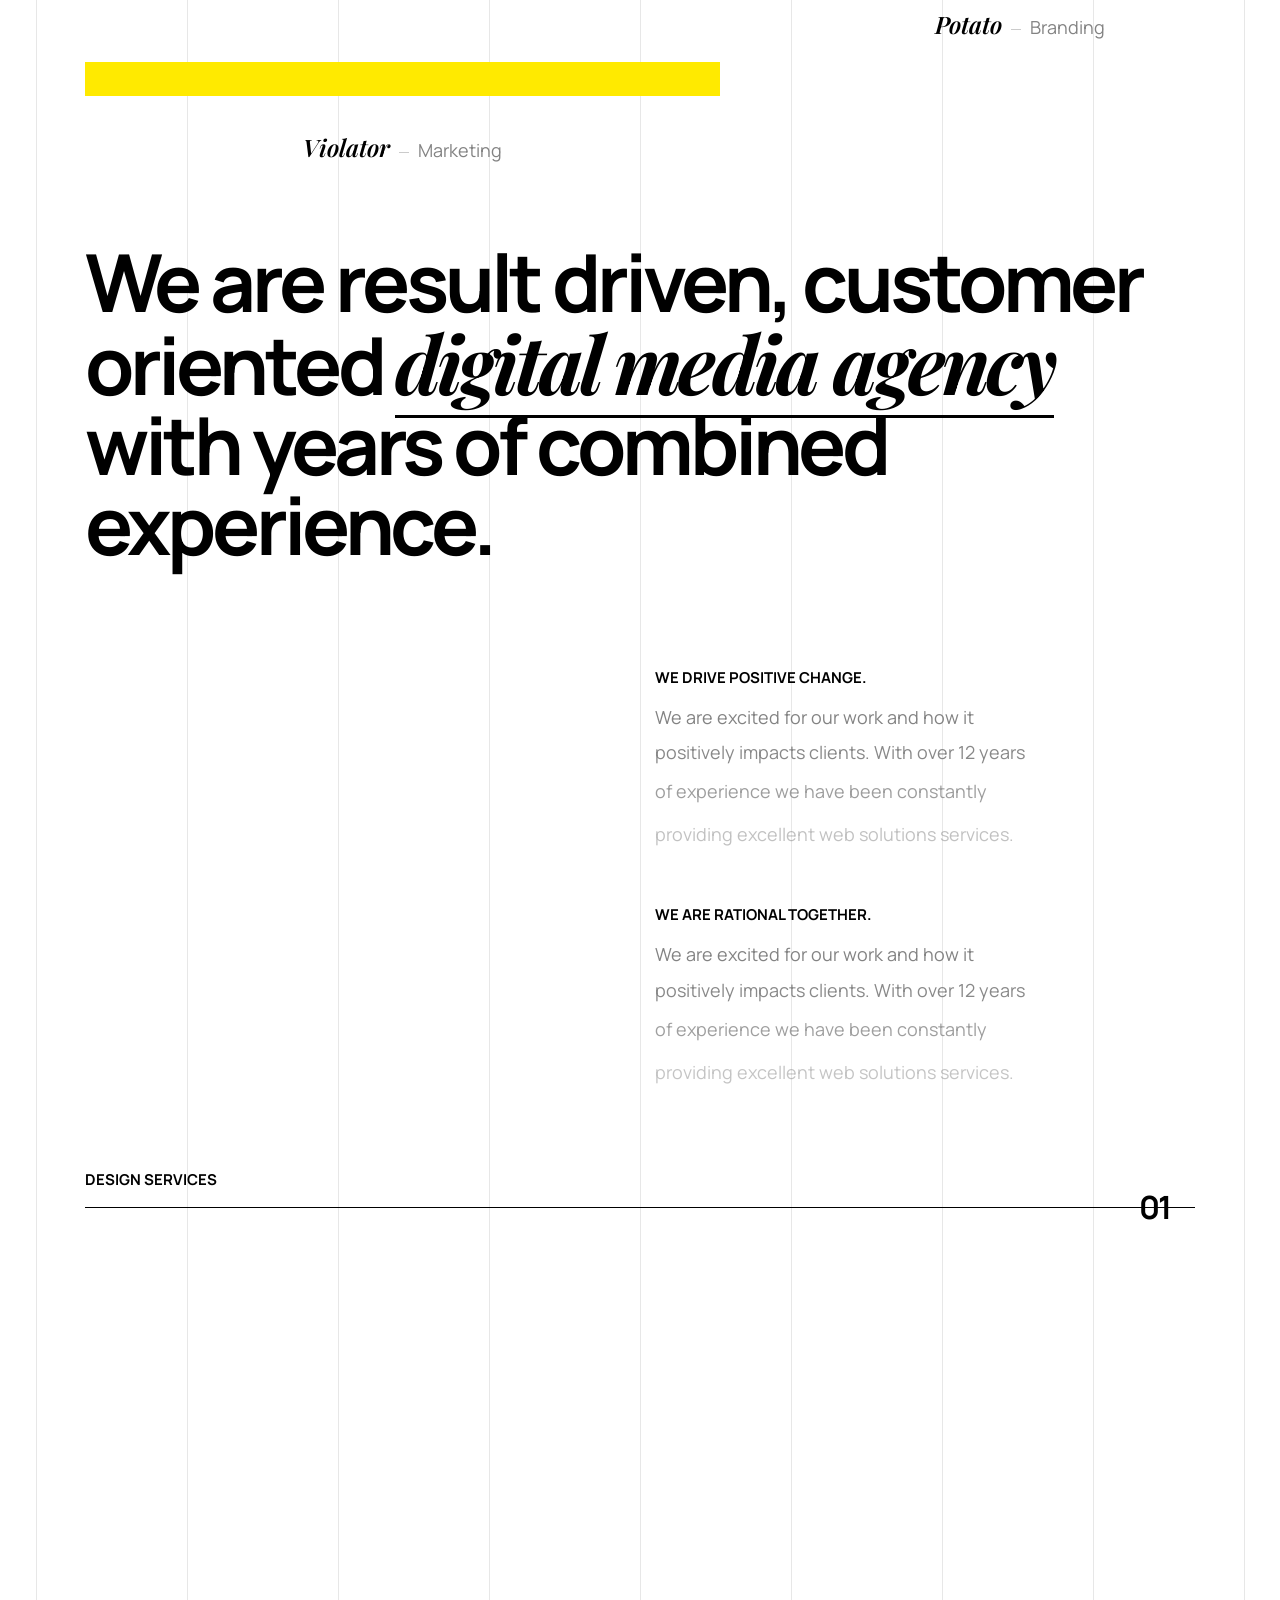
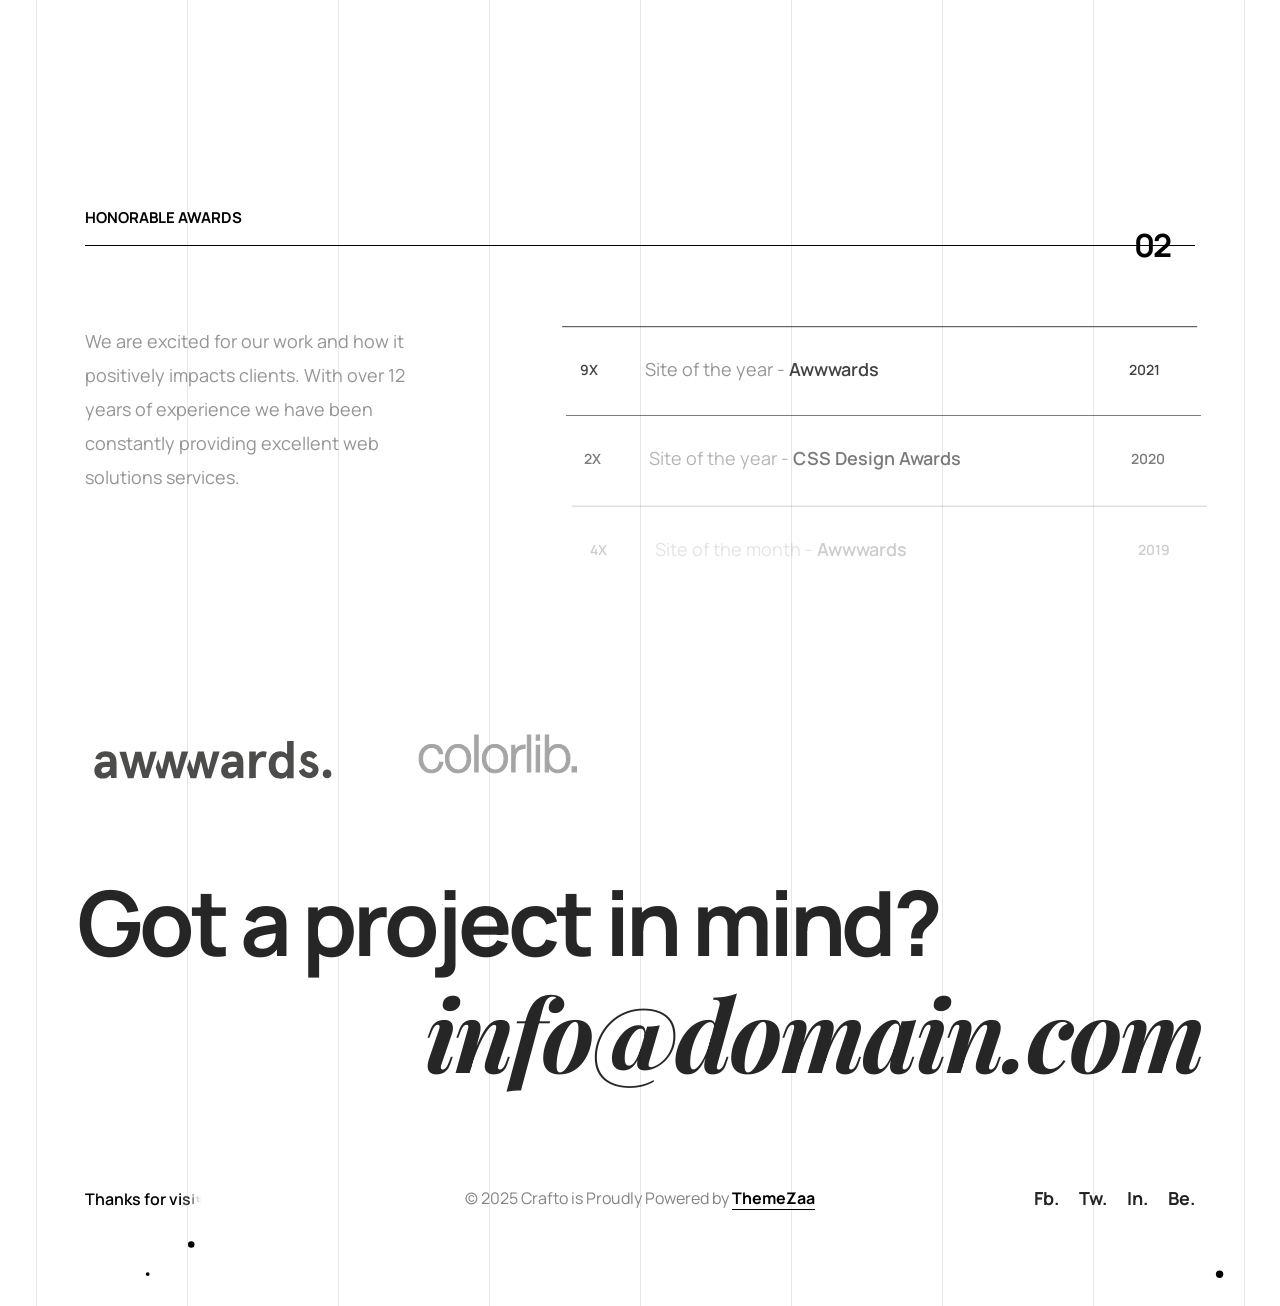
==== commit 3a01b7cf: "Rename files" ====
--- a/index.html
+++ b/index.html
@@ -412,4 +412,4 @@
         <script type="text/javascript" src="js/vendors.min.js"></script>
         <script type="text/javascript" src="js/main.js"></script> 
     </body>
-</html>
+</html>
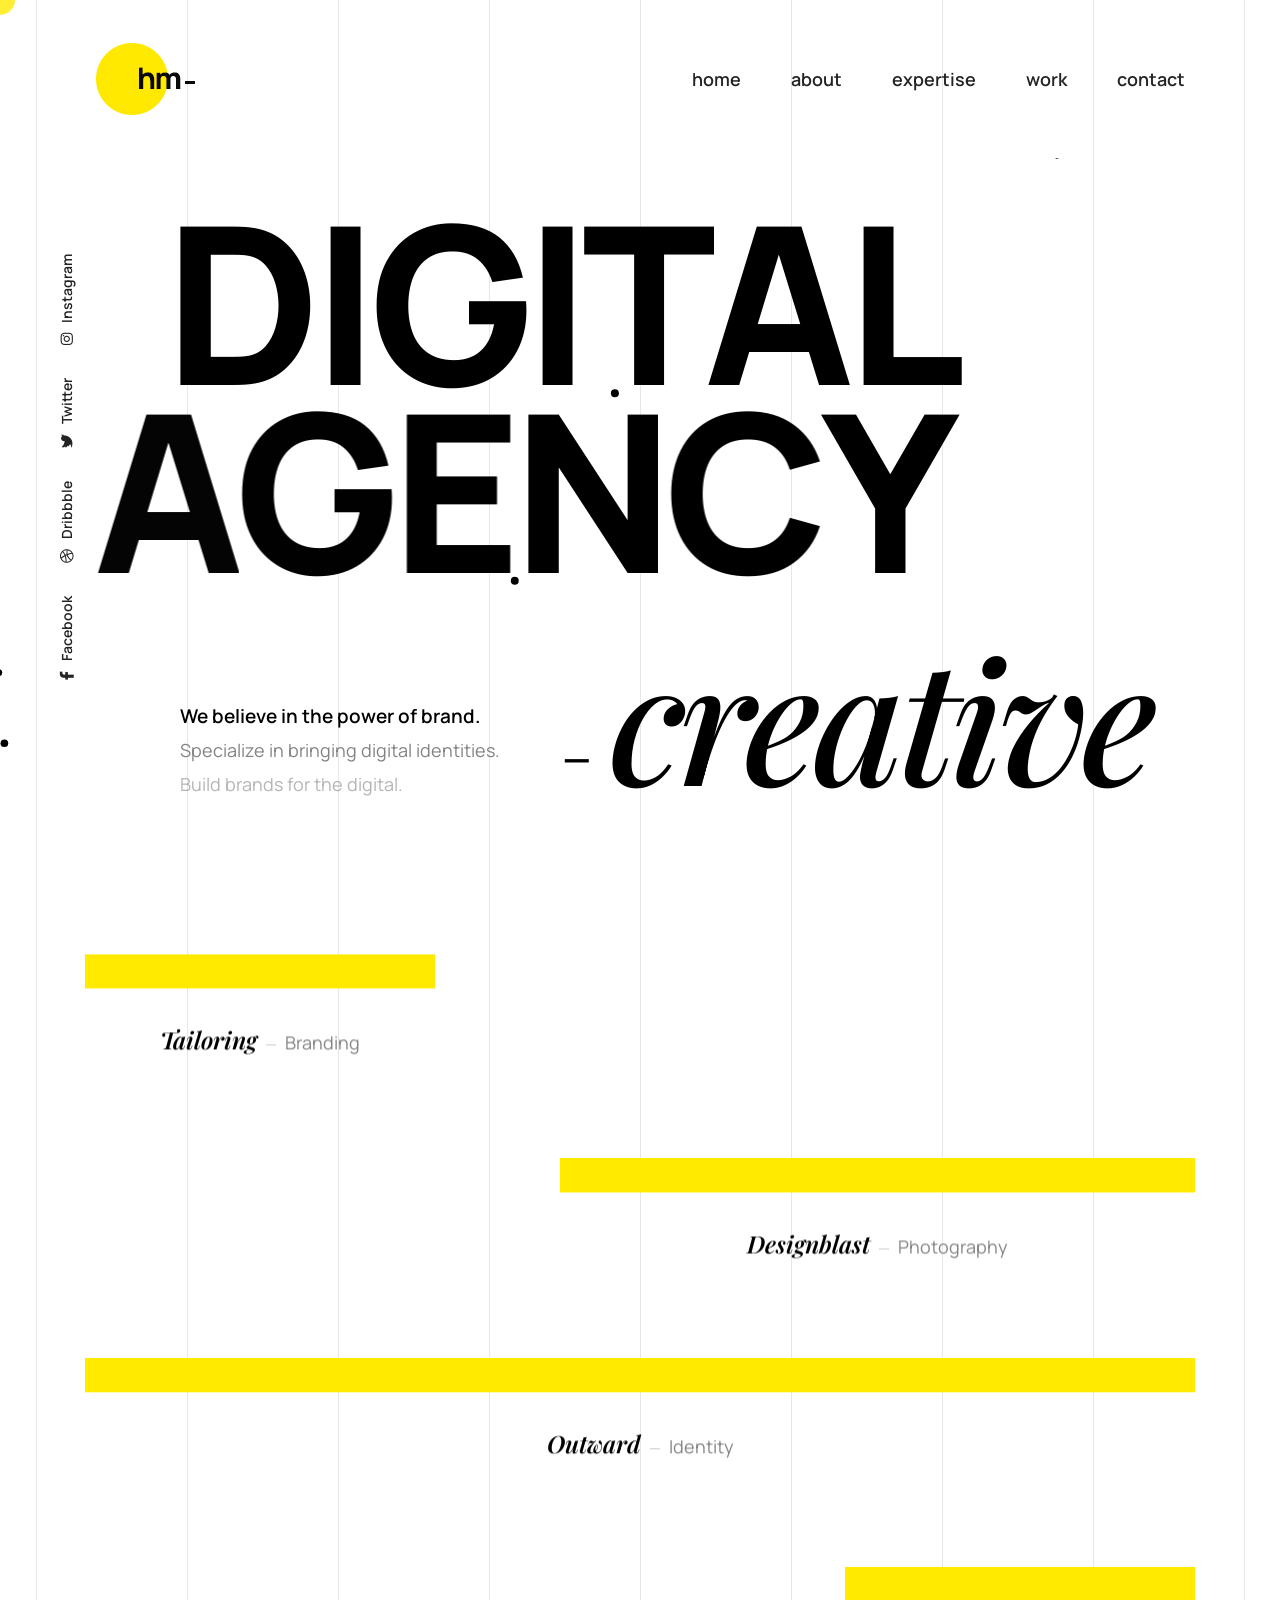
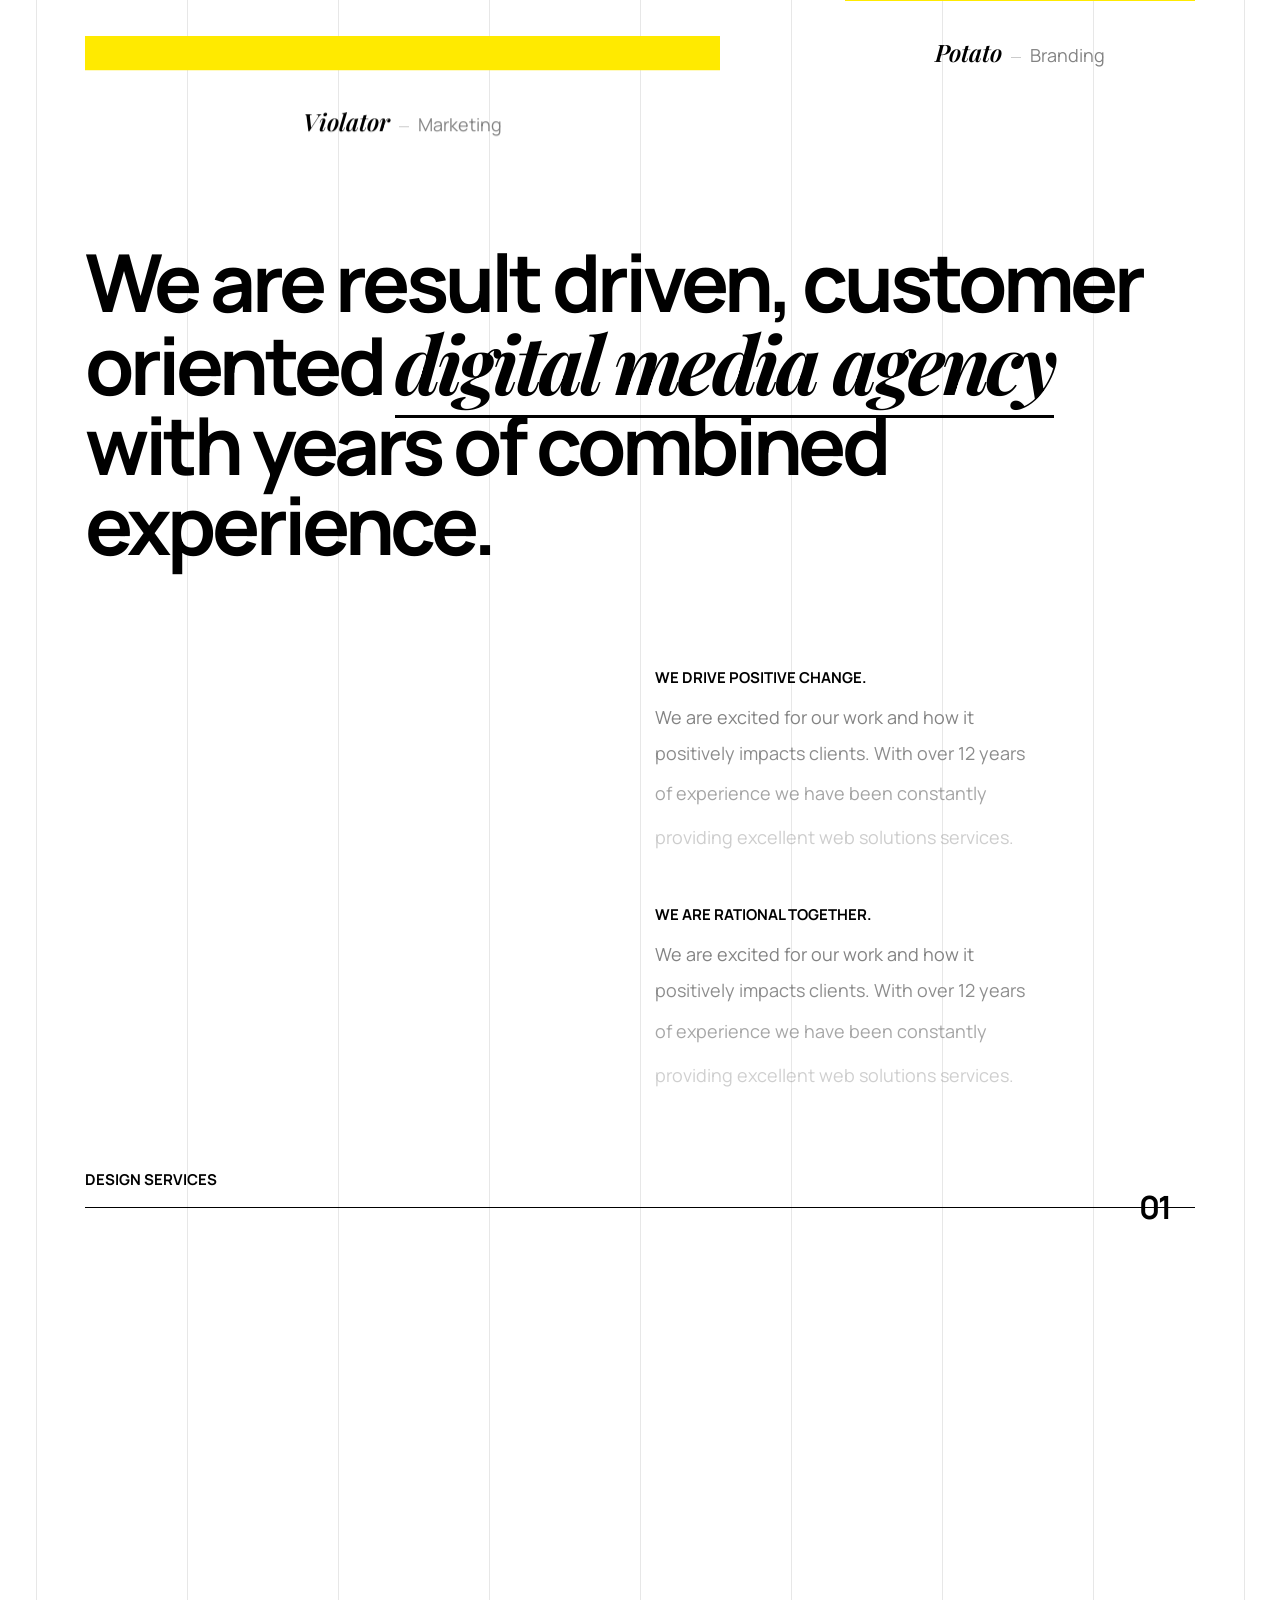
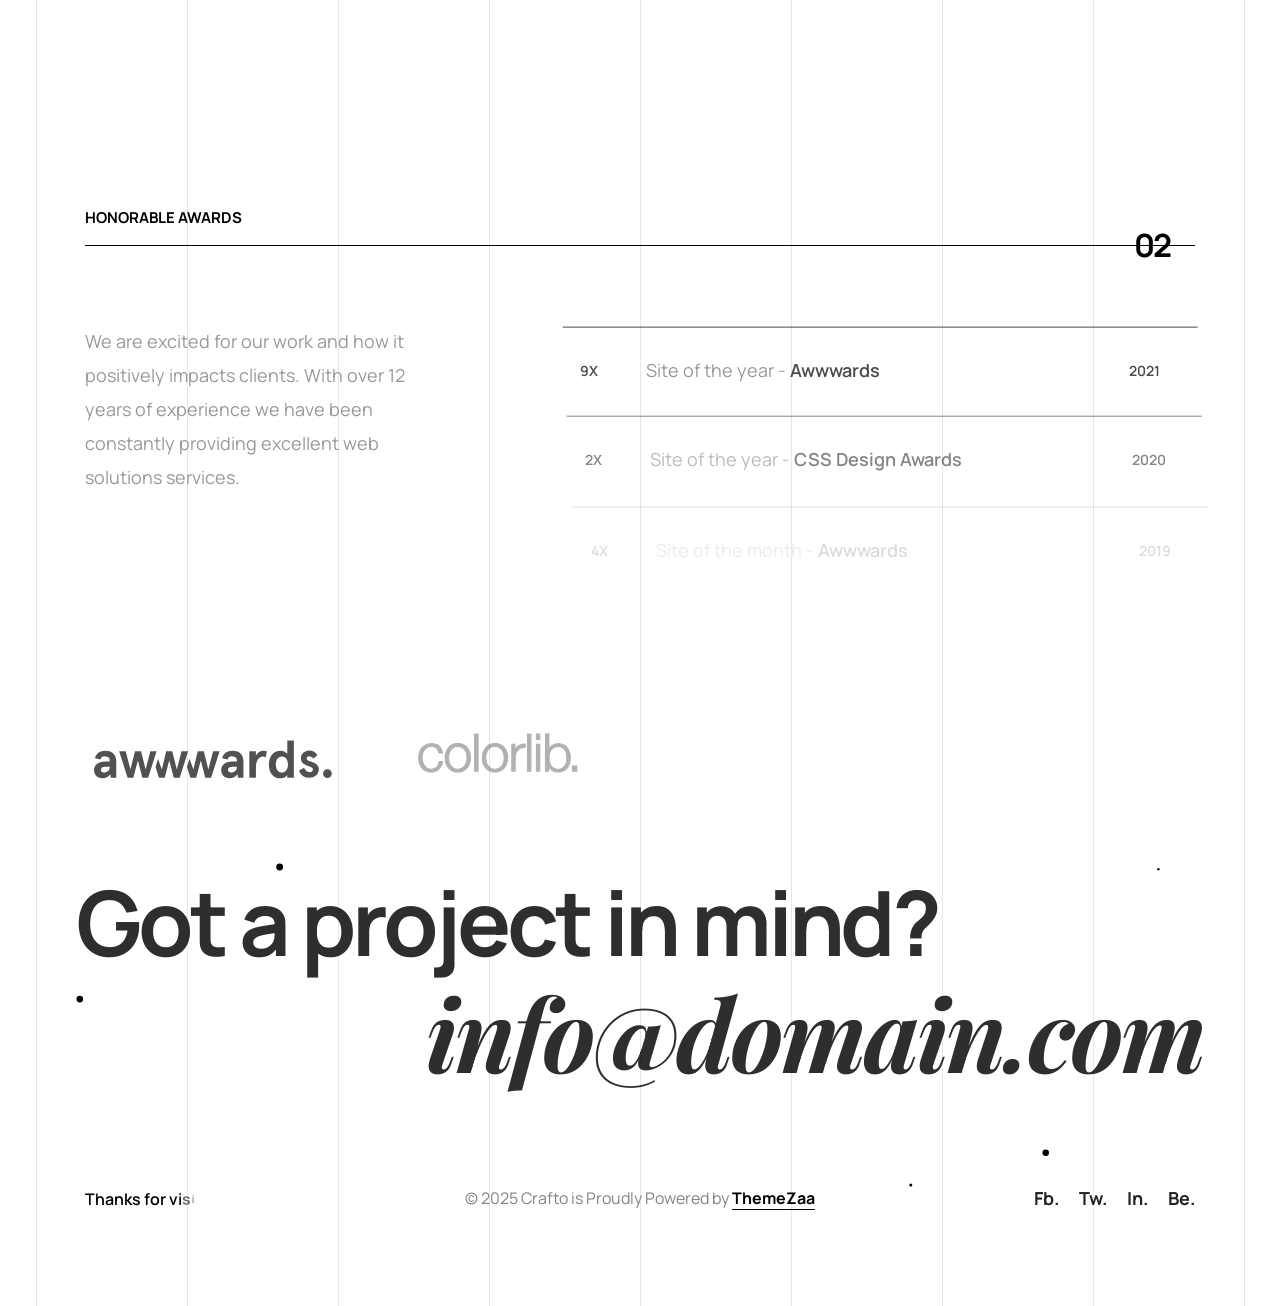
==== commit 109eb6ae: "Rename files" ====
--- a/index.html
+++ b/index.html
@@ -412,4 +412,4 @@
         <script type="text/javascript" src="js/vendors.min.js"></script>
         <script type="text/javascript" src="js/main.js"></script> 
     </body>
-</html>+</html>
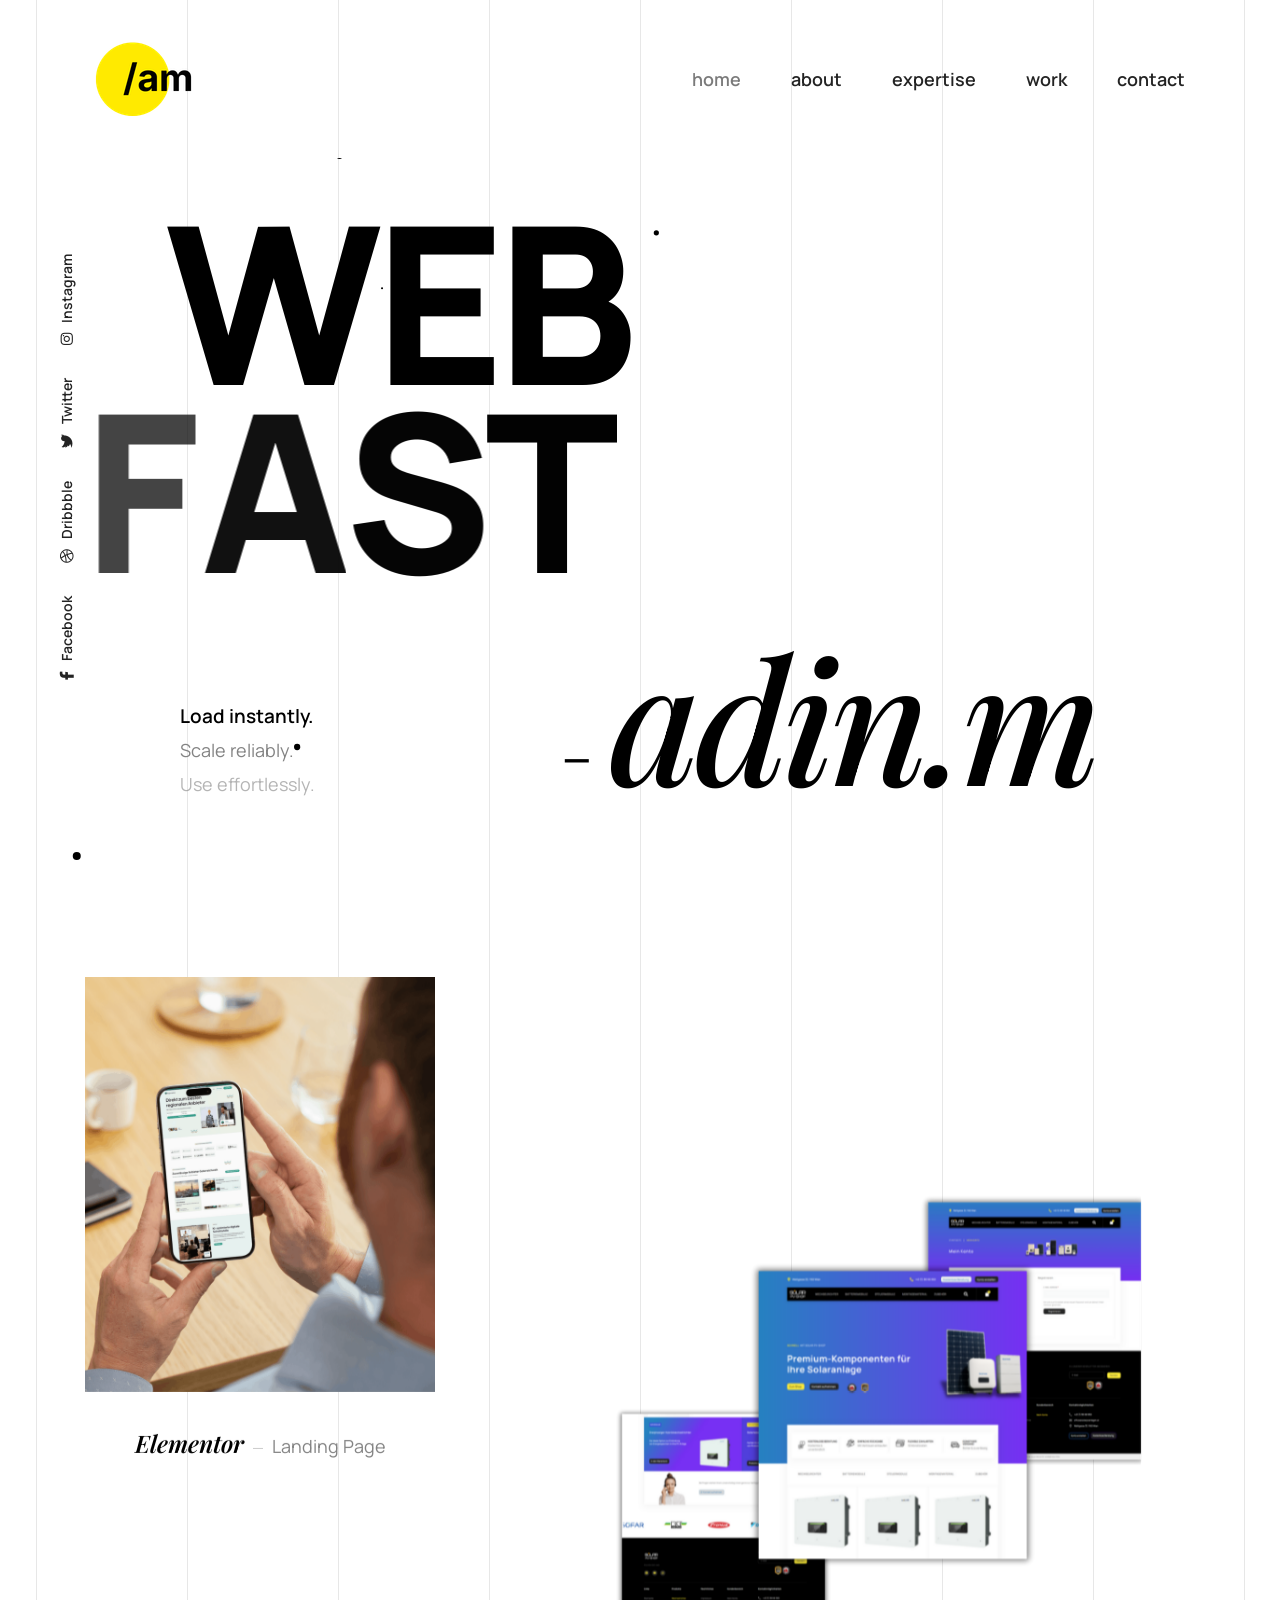
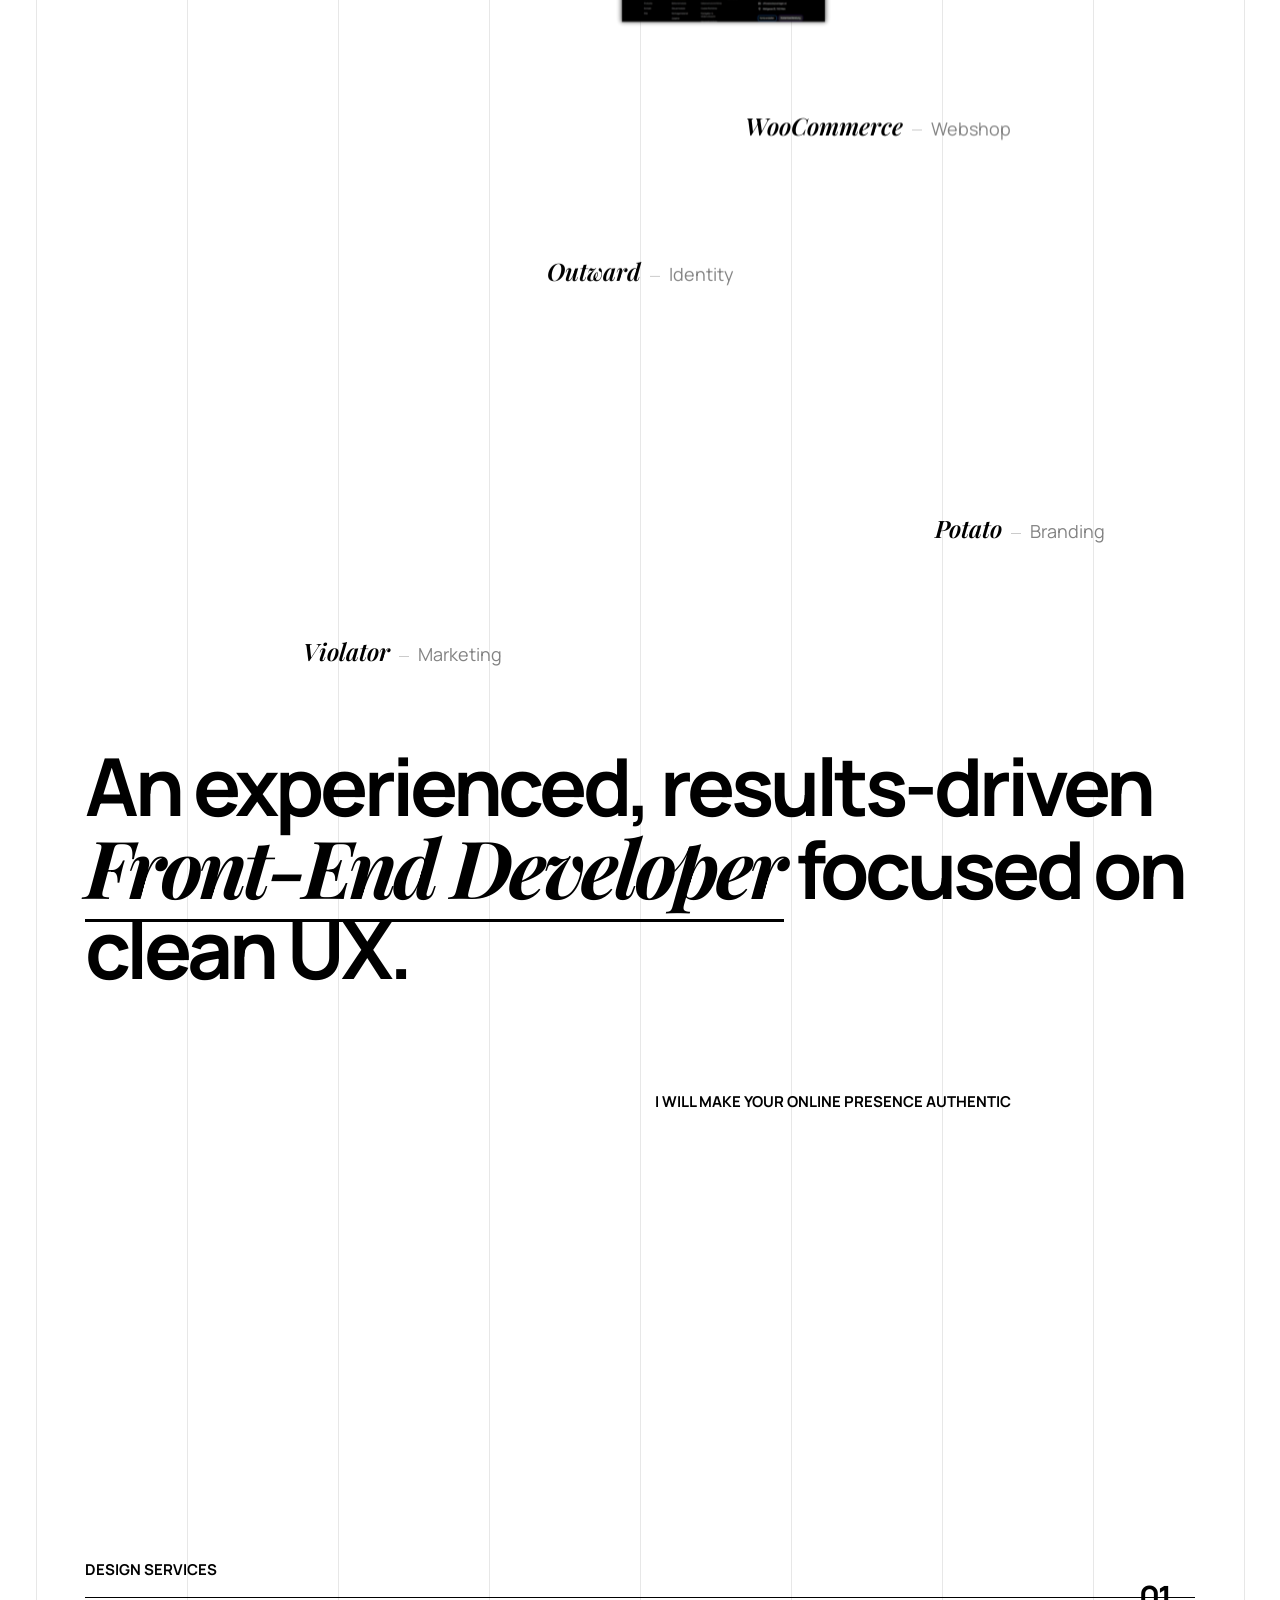
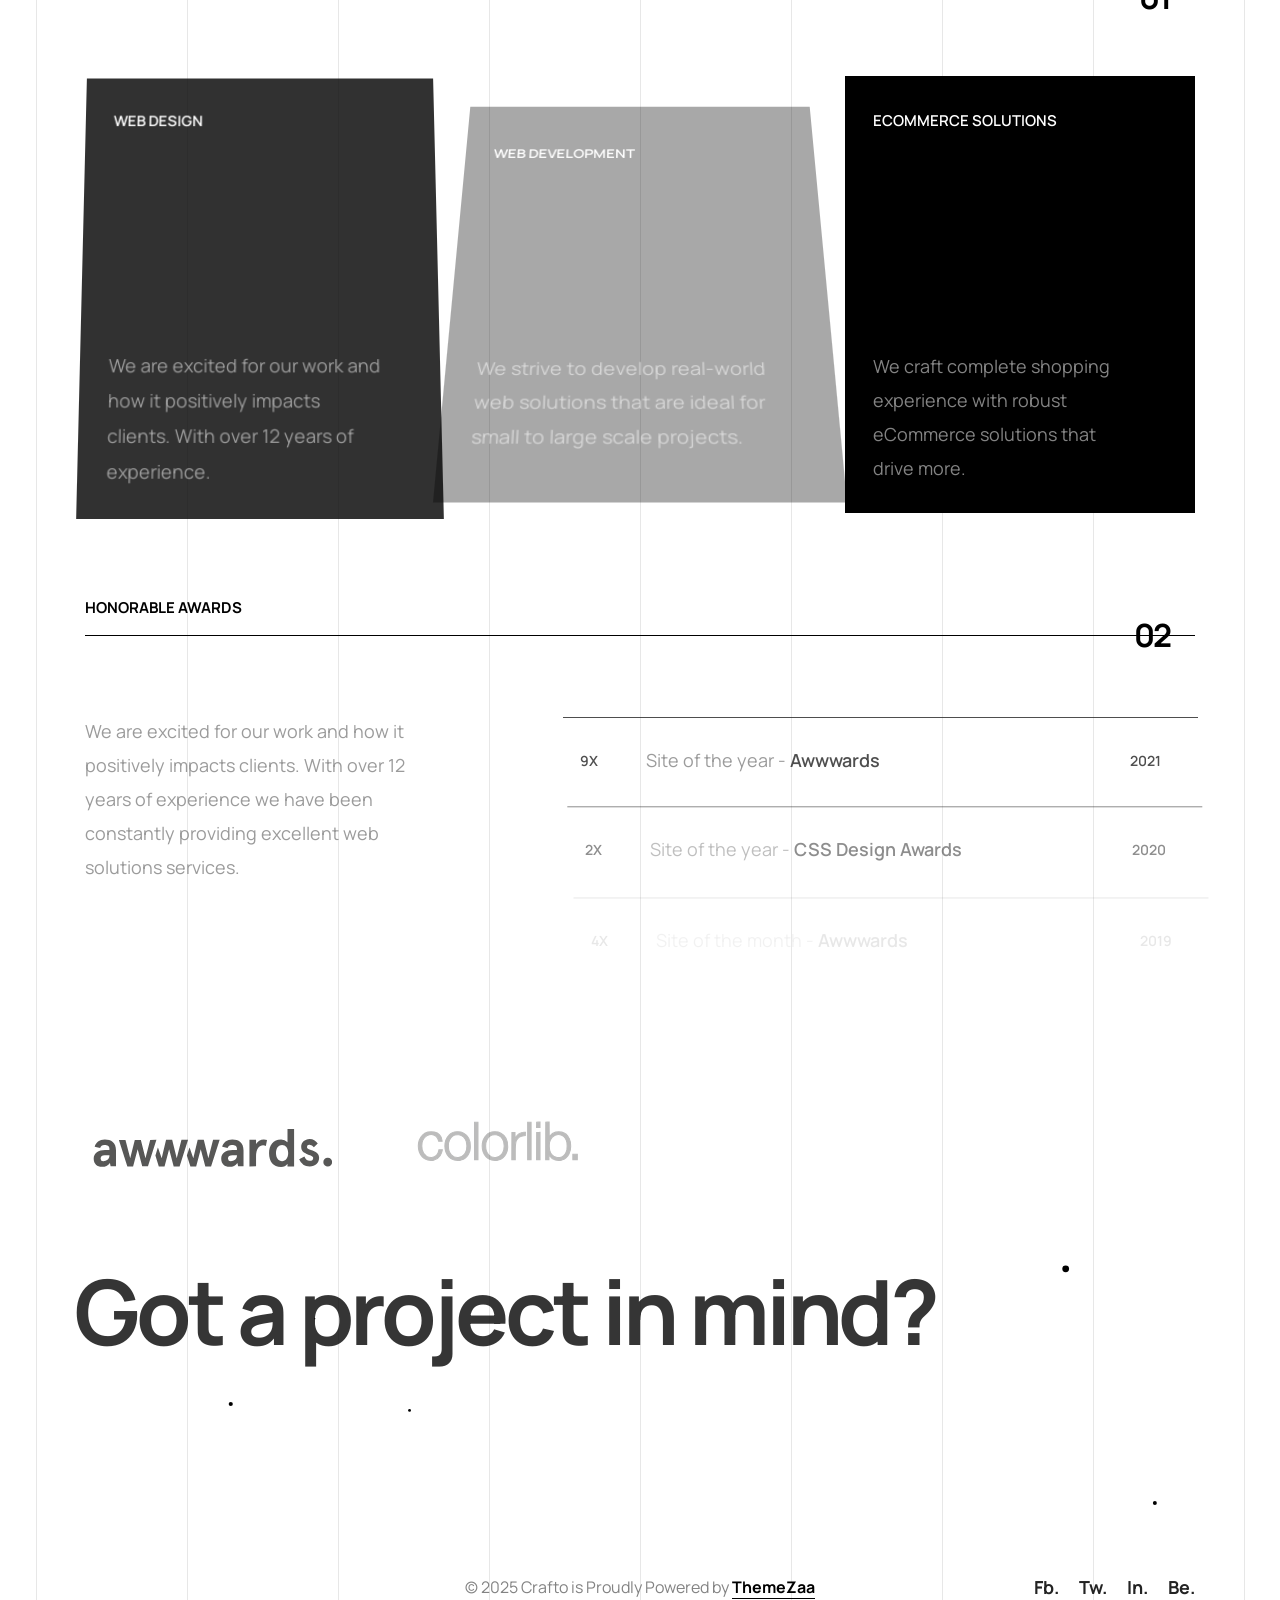
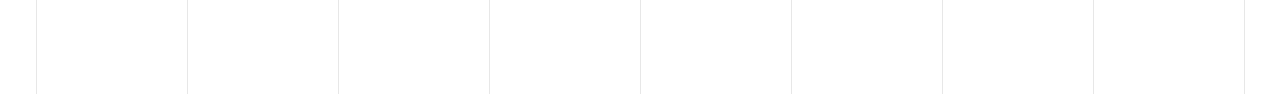
==== commit 4723591f: "Homepage changes Content, images etc" ====
--- a/index.html
+++ b/index.html
@@ -1,12 +1,12 @@
 ﻿<!doctype html>
 <html class="no-js" lang="en">
     <head>
-        <title>Crafto - The Multipurpose HTML5 Template</title>
+        <title>Adin Mulagic - Front End Developer</title>
         <meta charset="utf-8">
         <meta http-equiv="X-UA-Compatible" content="IE=edge" />
-        <meta name="author" content="ThemeZaa">
+        <meta name="author" content="Adin Mulagic">
         <meta name="viewport" content="width=device-width,initial-scale=1.0" />
-        <meta name="description" content="Elevate your online presence with Crafto - a modern, versatile, multipurpose Bootstrap 5 responsive HTML5, SCSS template using highly creative 56+ ready demos.">
+        <meta name="description" content="I will create a fastand authentic website for your business.">
         <!-- favicon icon -->
         <link rel="shortcut icon" href="images/favicon.png">
         <link rel="apple-touch-icon" href="images/apple-touch-icon-57x57.png">
@@ -20,7 +20,7 @@
         <link rel="stylesheet" href="css/icon.min.css"/>
         <link rel="stylesheet" href="css/style.css"/>
         <link rel="stylesheet" href="css/responsive.css"/>
-        <link rel="stylesheet" href="demos/scattered-portfolio/scattered-portfolio.css" />
+        <link rel="stylesheet" href="demos/adin-mulagic/adin-mulagic.css" />
     </head>
     <body data-mobile-nav-style="full-screen-menu" data-mobile-nav-bg-color="#232323" class="background-position-center-top background-repeat custom-cursor" style="background-image: url(images/vertical-line-bg-small-medium-gray.svg)"> 
         <!-- start cursor -->
@@ -35,10 +35,10 @@
             <nav class="navbar navbar-expand-lg header-light bg-transparent disable-fixed">
                 <div class="container-fluid">
                     <div class="col-auto col-lg-2 me-lg-0 me-auto">
-                        <a class="navbar-brand" href="demo-scattered-portfolio.html">
-                            <img src="images/demo-scattered-portfolio-logo-black.png" data-at2x="images/demo-scattered-portfolio-logo-black@2x.png" alt="" class="default-logo">
-                            <img src="images/demo-scattered-portfolio-logo-black.png" data-at2x="images/demo-scattered-portfolio-logo-black@2x.png" alt="" class="alt-logo">
-                            <img src="images/demo-scattered-portfolio-logo-black.png" data-at2x="images/demo-scattered-portfolio-logo-black@2x.png" alt="" class="mobile-logo"> 
+                        <a class="navbar-brand" href="index.html">
+                            <img src="images/logo-adinmulagic.png" data-at2x="images/logo-adinmulagic@2x.png" alt="" class="default-logo">
+                            <img src="images/logo-adinmulagic.png" data-at2x="images/logo-adinmulagic@2x" alt="" class="alt-logo">
+                            <img src="images/logo-adinmulagic.png" data-at2x="images/logo-adinmulagic@2x" alt="" class="mobile-logo"> 
                         </a>
                     </div>
                     <div class="col-auto menu-order position-static">
@@ -50,7 +50,7 @@
                         </button>
                         <div class="collapse navbar-collapse justify-content-center" id="navbarNav"> 
                             <ul class="navbar-nav"> 
-                                <li class="nav-item"><a href="demo-scattered-portfolio.html" class="nav-link">home</a></li>
+                                <li class="nav-item"><a href="index.html" class="nav-link">home</a></li>
                                 <li class="nav-item"><a href="demo-scattered-portfolio-about.html" class="nav-link">about</a></li>
                                 <li class="nav-item"><a href="demo-scattered-portfolio-expertise.html" class="nav-link">expertise</a></li>
                                 <li class="nav-item"><a href="demo-scattered-portfolio-work.html" class="nav-link">work</a></li>
@@ -70,19 +70,19 @@
                 <div class="row h-100 align-items-center text-sm-start text-center position-relative">
                     <div class="col-12 md-mb-70px sm-mb-50px xs-mb-20px">
                         <div class="fw-800 text-black fs-220 ls-minus-8px xs-ls-minus-5px text-uppercase overflow-hidden">
-                            <div data-bottom-top="transform: translate3d(-80px, 0px, 0px);" data-top-bottom="transform: translate3d(80px, 0px, 0px);">Digital</div> 
-                            <div class="ms-8 xs-ms-0 fancy-text-style-4" data-bottom-top="transform: translate3d(80px, 0px, 0px);" data-top-bottom="transform: translate3d(-80px, 0px, 0px);">  <span data-fancy-text='{ "effect": "rubber-band", "direction": "left", "string": ["agency", "studio"], "speed": 100, "duration": 3000 }'></span>  </div> 
+                            <div data-bottom-top="transform: translate3d(-80px, 0px, 0px);" data-top-bottom="transform: translate3d(80px, 0px, 0px);">Web</div> 
+                            <div class="ms-8 xs-ms-0 fancy-text-style-4" data-bottom-top="transform: translate3d(80px, 0px, 0px);" data-top-bottom="transform: translate3d(-80px, 0px, 0px);">  <span data-fancy-text='{ "effect": "rubber-band", "direction": "left", "string": ["fast", "clean", "simple"], "speed": 100, "duration": 3000 }'></span>  </div> 
                         </div>
                     </div>
                     <div class="col-12 mb-auto">
                         <div class="row align-items-end" data-anime='{ "el": "childs", "translateX": [-15, 0], "opacity": [0,1], "duration": 800, "delay": 200, "staggervalue": 300, "easing": "easeOutQuad" }'>
                             <div class="col-xl-4 col-lg-5 offset-xl-1 md-mb-15px">
-                                <div class="fs-19 fw-600 text-black">We believe in the power of brand.</div>
-                                <span class="d-block">Specialize in bringing digital identities.</span>
-                                <span class="d-block opacity-6">Build brands for the digital.</span>
+                                <div class="fs-19 fw-600 text-black">Load instantly.</div>
+                                <span class="d-block">Scale reliably.</span>
+                                <span class="d-block opacity-6">Use effortlessly.</span>
                             </div>
                             <div class="col-lg-7">
-                                <div class="fs-80 sm-fs-50 text-black fw-200">- <span class="fs-170 lg-fs-140 md-fs-120 sm-fs-110 ls-minus-6px font-style-italic alt-font fw-500">creative</span></div>
+                                <div class="fs-80 sm-fs-50 text-black fw-200">- <span class="fs-170 lg-fs-140 md-fs-120 sm-fs-110 ls-minus-6px font-style-italic alt-font fw-500">adin.m</span></div>
                             </div>
                         </div>
                     </div>
@@ -101,14 +101,14 @@
                             <li class="grid-item grid-item-single transition-inner-all">
                                 <div class="portfolio-box" data-bottom-top="transform: translate3d(0px, 50px, 0px);" data-top-bottom="transform: translate3d(0px, -50px, 0px);">
                                     <div class="portfolio-image bg-base-color">
-                                        <a href="demo-scattered-portfolio-single-project-creative.html">
-                                            <img src="https://placehold.co/750x890" alt="" /> 
+                                        <a href="https://alpenkraft-bau.at" target="_blank" rel="noopener noreferrer">
+                                            <img src="images/alpenkraft-bau_750x890.png" alt="Alpenkraft Bau Landing Page" /> 
                                         </a>
                                     </div>
                                     <div class="portfolio-caption pt-35px pb-35px sm-pt-20px sm-pb-20px">
-                                        <a href="demo-scattered-portfolio-single-project-creative.html" class="text-black text-black-hover fw-600 fs-24 alt-font font-style-italic">Tailoring</a>
+                                        <a href="demo-scattered-portfolio-single-project-creative.html" class="text-black text-black-hover fw-600 fs-24 alt-font font-style-italic">Elementor</a>
                                         <span class="d-inline-block align-middle w-10px separator-line-1px bg-light-gray ms-5px me-5px"></span>
-                                        <div class="d-inline-block">Branding</div>
+                                        <div class="d-inline-block">Landing Page</div>
                                     </div>
                                 </div>
                             </li>  
@@ -122,14 +122,14 @@
                             <li class="grid-item grid-item-single transition-inner-all">
                                 <div class="portfolio-box" data-bottom-top="transform: translate3d(0px, 100px, 0px)" data-top-bottom="transform: translate3d(0px, 180px, 0px);">
                                     <div class="portfolio-image bg-base-color">
-                                        <a href="demo-scattered-portfolio-single-project-creative.html">
-                                            <img src="https://placehold.co/750x635" alt="" /> 
+                                        <a href="https://solarpvshop.at" target="_blank" rel="noopener noreferrer">
+                                            <img src="images/solar-pvshop_750x635.png" alt="Solar PV Shop website portfolio" /> 
                                         </a>
                                     </div>
                                     <div class="portfolio-caption pt-35px pb-35px sm-pt-20px sm-pb-20px">
-                                        <a href="demo-scattered-portfolio-single-project-creative.html" class="text-black text-black-hover fw-600 fs-24 alt-font font-style-italic">Designblast</a>
+                                        <a href="demo-scattered-portfolio-single-project-creative.html" class="text-black text-black-hover fw-600 fs-24 alt-font font-style-italic">WooCommerce</a>
                                         <span class="d-inline-block align-middle w-10px separator-line-1px bg-light-gray ms-5px me-5px"></span>
-                                        <div class="d-inline-block">Photography</div>
+                                        <div class="d-inline-block">Webshop</div>
                                     </div>
                                 </div>
                             </li>  
@@ -208,18 +208,18 @@
             <div class="container">
                 <div class="row mb-4 sm-mb-2">
                     <div class="col-12" data-anime='{ "el": "childs", "translateY": [-30, 0], "opacity": [0,1], "duration": 800, "delay": 200, "staggervalue": 300, "easing": "easeOutQuad" }'>
-                        <div class="fs-110 xl-fs-80 md-fs-60 xs-fs-45 text-black fw-700 ls-minus-4px md-ls-minus-2px mb-50px">We are result driven, customer oriented <span class="text-decoration-line-bottom-thick alt-font font-style-italic">digital media agency</span> with years of combined experience.</div>
+                        <div class="fs-110 xl-fs-80 md-fs-60 xs-fs-45 text-black fw-700 ls-minus-4px md-ls-minus-2px mb-50px">An experienced, results-driven <span class="text-decoration-line-bottom-thick alt-font font-style-italic">Front-End Developer</span> focused on clean UX.</div>
                     </div>
                 </div>
                 <div class="row justify-content-end">
                     <div class="col-xxl-5 col-xl-6">
                         <div class="mb-60px md-mb-30px last-paragraph-no-margin"> 
-                            <span class="d-inline-block fs-15 text-uppercase fw-700 text-black mb-5px" data-anime='{ "el": "lines", "translateY": [30, 0], "opacity": [0,1], "delay": 0, "staggervalue": 250, "easing": "easeOutExpo" }'>We drive positive change.</span>
-                            <p class="w-70 lg-w-85 md-w-100" data-anime='{ "el": "lines", "translateY": [30, 0], "opacity": [0,1], "delay": 0, "staggervalue": 250, "easing": "easeOutExpo" }'>We are excited for our work and how it positively impacts clients. With over 12 years of experience we have been constantly providing excellent web solutions services.</p>
+                            <span class="d-inline-block fs-15 text-uppercase fw-700 text-black mb-5px" data-anime='{ "el": "lines", "translateY": [30, 0], "opacity": [0,1], "delay": 0, "staggervalue": 250, "easing": "easeOutExpo" }'>I will make your Online Presence authentic</span>
+                            <p class="w-70 lg-w-85 md-w-100" data-anime='{ "el": "lines", "translateY": [30, 0], "opacity": [0,1], "delay": 0, "staggervalue": 250, "easing": "easeOutExpo" }'>I craft clean, high-performance front ends that improve usability and sales. One expert handling everything ensures speed, consistency, and results you can track.</p>
                         </div> 
                         <div class="last-paragraph-no-margin"> 
-                            <span class="d-inline-block fs-15 text-uppercase fw-700 text-black mb-5px" data-anime='{ "el": "lines", "translateY": [30, 0], "opacity": [0,1], "delay": 0, "staggervalue": 250, "easing": "easeOutExpo" }'>We are rational together.</span>
-                            <p class="w-70 lg-w-85 md-w-100" data-anime='{ "el": "lines", "translateY": [30, 0], "opacity": [0,1], "delay": 0, "staggervalue": 250, "easing": "easeOutExpo" }'>We are excited for our work and how it positively impacts clients. With over 12 years of experience we have been constantly providing excellent web solutions services.</p>
+                            <span class="d-inline-block fs-15 text-uppercase fw-700 text-black mb-5px" data-anime='{ "el": "lines", "translateY": [30, 0], "opacity": [0,1], "delay": 0, "staggervalue": 250, "easing": "easeOutExpo" }'>No matter the Funnel you’re operating on</span>
+                            <p class="w-70 lg-w-85 md-w-100" data-anime='{ "el": "lines", "translateY": [30, 0], "opacity": [0,1], "delay": 0, "staggervalue": 250, "easing": "easeOutExpo" }'>From landing pages to checkout flows, I deliver fast, user-focused interfaces that turn visitors into paying customers.</p>
                         </div>  
                     </div>
                 </div>
--- a/demos/adin-mulagic/adin-mulagic.css
+++ b/demos/adin-mulagic/adin-mulagic.css
@@ -0,0 +1,145 @@
+/* ===================================
+    Crafto - Scattered portfolio
+====================================== */
+/* font */
+@import url('https://fonts.googleapis.com/css2?family=Manrope:wght@200;300;400;500;600;700;800&display=swap');
+@import url('https://fonts.googleapis.com/css2?family=Playfair+Display:ital,wght@0,400;0,500;0,600;0,700;0,800;0,900;1,400;1,500;1,600;1,700;1,800;1,900&display=swap');
+/* variable */
+:root {     
+    --base-color: transparent;
+    --medium-gray:#838383;
+    --light-gray: #cbcbcb;
+    --alt-font: 'Playfair Display', serif;
+    --primary-font: 'Manrope', sans-serif;
+}
+/* custom cursor */
+@media (hover: hover) and (pointer: fine) {
+    .custom-cursor .circle-cursor-outer {
+        border: 1px solid transparent;
+        background: var(--base-color);
+    }
+    .custom-cursor .circle-cursor-inner {
+        background: var(--black);
+    }
+    .custom-cursor .circle-cursor-inner.cursor-link-hover {
+        background-color: var(--black);
+        width: 10px;
+        height: 10px;
+        margin-left: -5px;
+        margin-top: -5px;
+
+    }
+}
+body {
+    font-size: 18px;
+    line-height: 34px;
+}
+/* header */
+header .navbar-brand img {
+    max-height: 74px;
+}
+.navbar .navbar-nav .nav-link {
+    font-weight: 600;
+    padding: 10px 25px;
+    font-size: 18px;
+}
+.navbar .navbar-nav .nav-item:last-child .nav-link{
+    padding-right: 0;
+}
+header .navbar-brand {
+    padding: 42px 0;
+}
+header .container-fluid {
+    padding-left: 80px;
+    padding-right: 80px;
+}
+/* font size */
+.fs-220 {
+    font-size: 13.75rem;
+    line-height: 11.7rem;
+}
+.fs-280 {
+    font-size: 17.5rem;
+    line-height: 17.5rem;
+}
+/* margin */
+.mb-50 {
+    margin-bottom: 50%;
+}
+.small-icon li {
+    margin: 0 8px;
+}
+/* btn */
+.btn {
+    font-family: var(--primary-font);
+    font-weight: 800;
+}
+/* contact form-style 03 */
+input::-webkit-input-placeholder, textarea::-webkit-input-placeholder { color: var(--black) !important; text-overflow: ellipsis; opacity:1; }
+input::-moz-placeholder, textarea::-moz-placeholder { color: var(--black) !important; text-overflow: ellipsis; opacity:1; }
+input:-ms-input-placeholder, textarea:-ms-input-placeholder { color: var(--black) !important; text-overflow: ellipsis; opacity:1; }
+input, select, textarea, .form-control, .form-select {
+    color: var(--black) !important;
+}
+/* media query responsive */
+@media (min-width: 1400px) {
+    .container, .container-lg, .container-md, .container-sm, .container-xl, .container-xxl {
+        max-width: 1440px; 
+    }
+}
+@media (max-width: 1199px) {
+    .fs-220 {
+        font-size: 12.5rem;
+        line-height: 12.5rem;
+    }
+    .fs-280 {
+        font-size: 15rem;
+        line-height: 15rem;
+    }
+}
+@media (max-width: 991px) {
+    .navbar.bg-transparent {
+        background-color: transparent !important;
+    }
+    .fs-220 {
+        font-size: 10rem;
+        line-height: 10rem;
+    } 
+    header .navbar-brand {
+        padding: 30px 0;
+    }
+    .fs-280 {
+        font-size: 12rem;
+        line-height: 12rem;
+    }
+    .navbar-collapse-show[data-mobile-nav-style=full-screen-menu] .navbar-full-screen-menu-inner {
+        background-image: url(../../images/vertical-line-bg-small.svg) !important;
+    }
+    [data-mobile-nav-style=full-screen-menu] .navbar-full-screen-menu-inner .navbar-nav {
+        text-align: center;
+    }
+    [data-mobile-nav-style=full-screen-menu] .navbar-full-screen-menu-inner .navbar-nav > .nav-item {
+        border-bottom: 0;
+        padding: 0;
+    }
+    [data-mobile-nav-style=full-screen-menu] .navbar-full-screen-menu-inner .navbar-nav .nav-item .nav-link {
+        font-size: 42px;
+        line-height: 46px;
+    }
+}
+@media (max-width: 575px) {
+    header .navbar-brand {
+        padding: 15px 0;
+    }
+    header .navbar-brand img {
+        max-height: 55px;
+    }
+    .fs-220 {
+        font-size: 5.625rem;
+        line-height: 5.625rem;
+    } 
+    .fs-280 {
+        font-size: 8rem;
+        line-height: 8rem;
+    }
+}
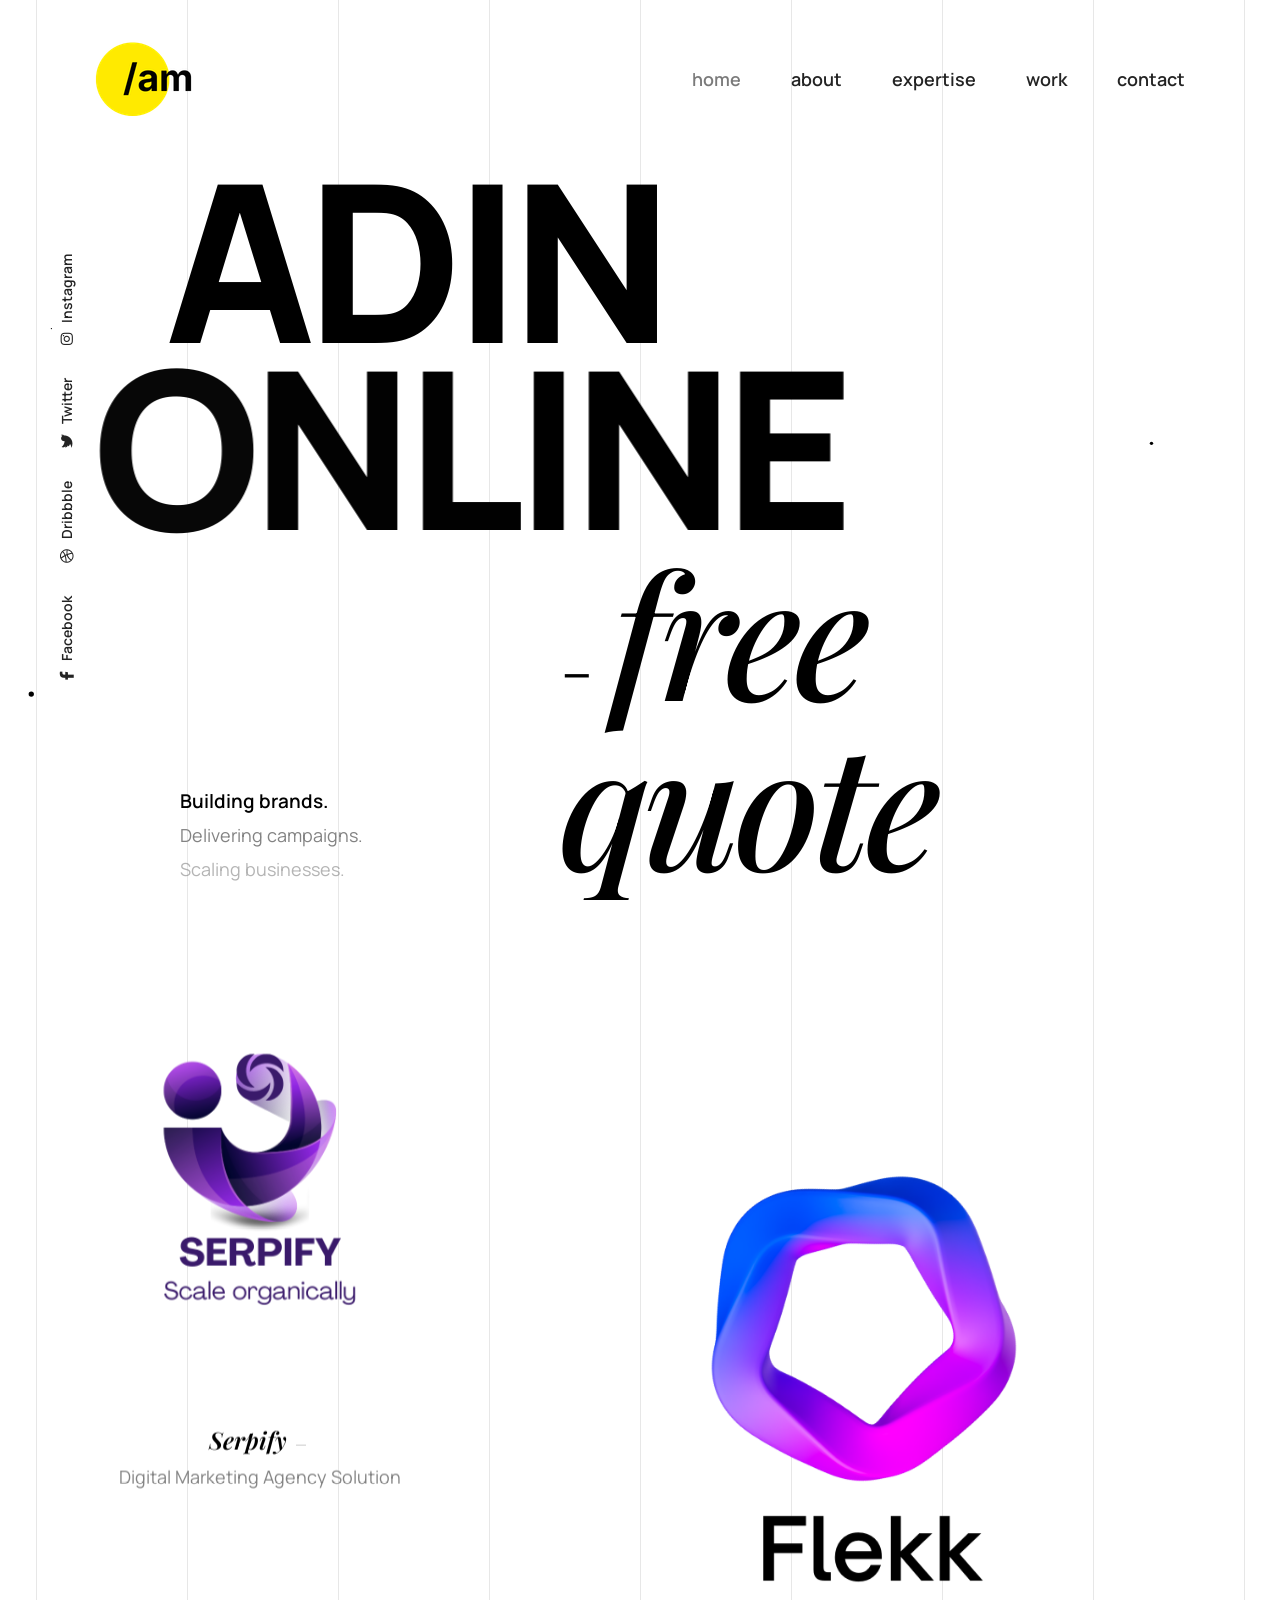
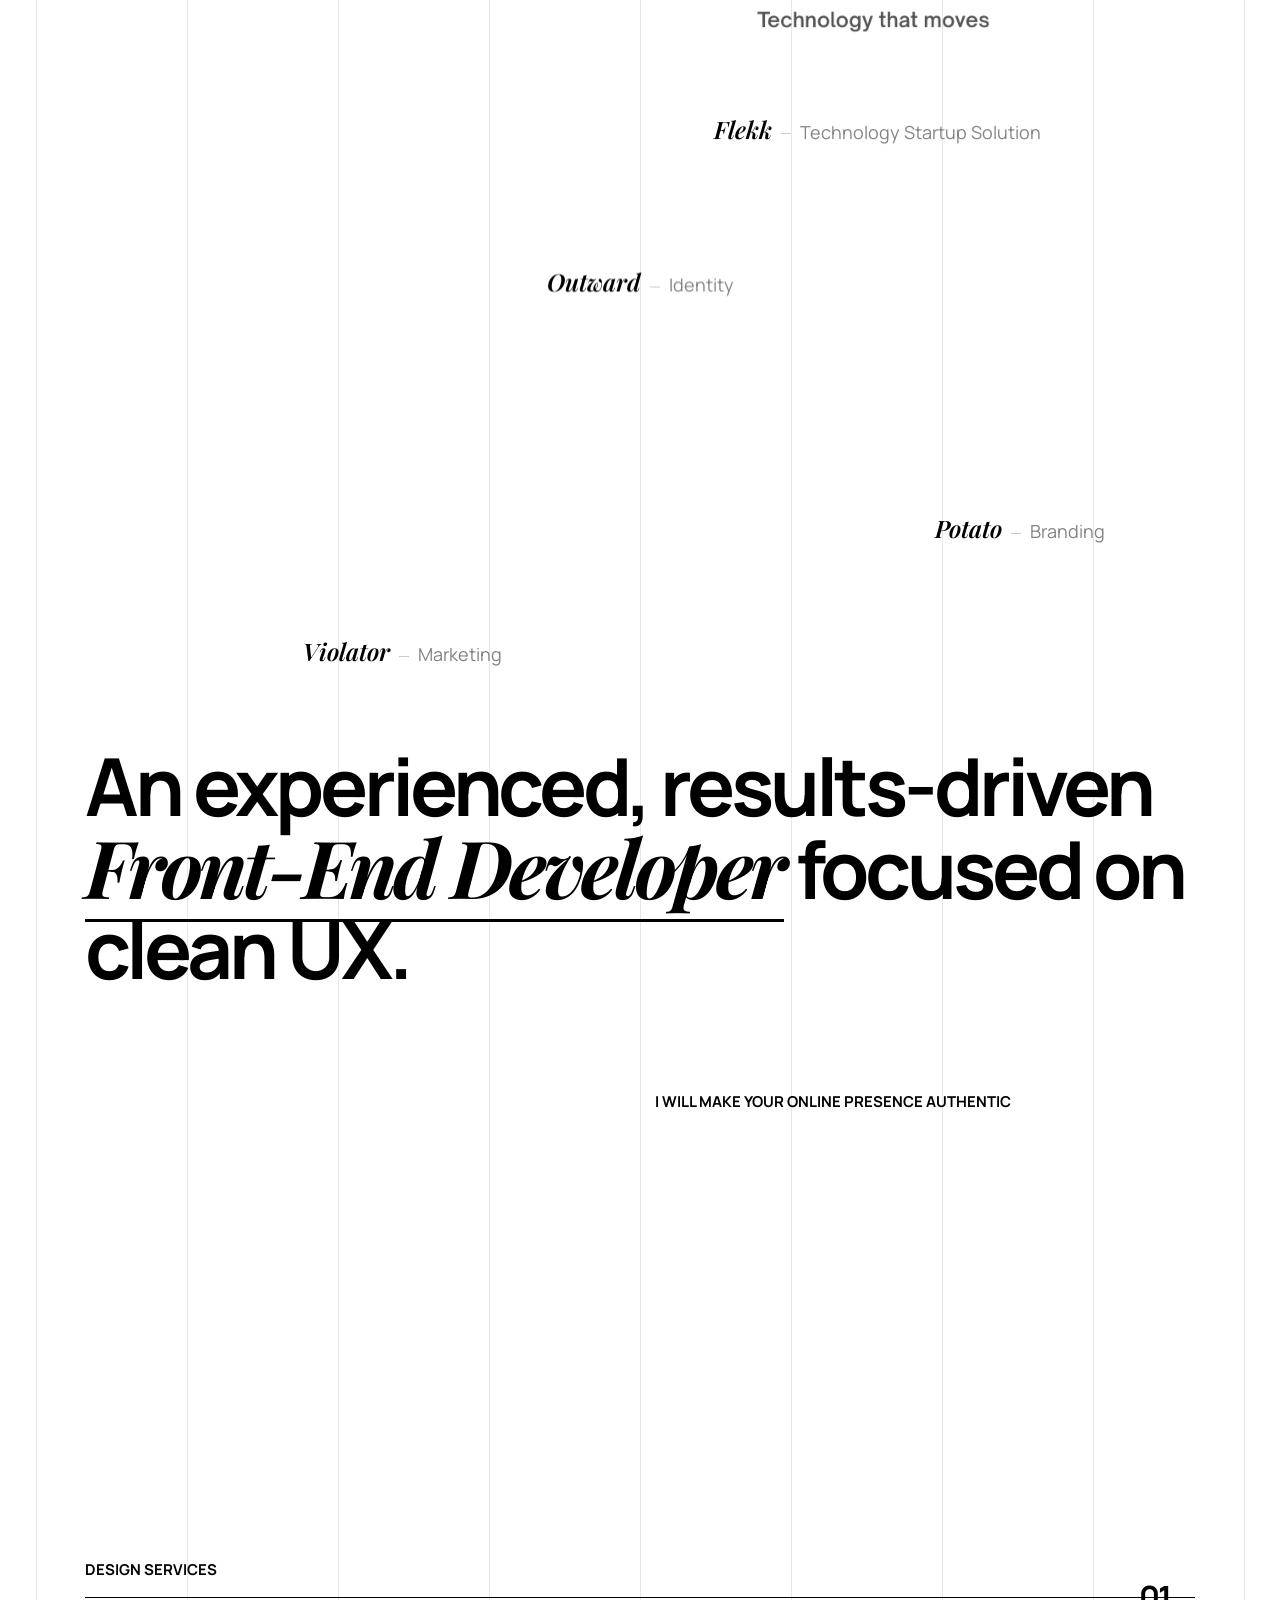
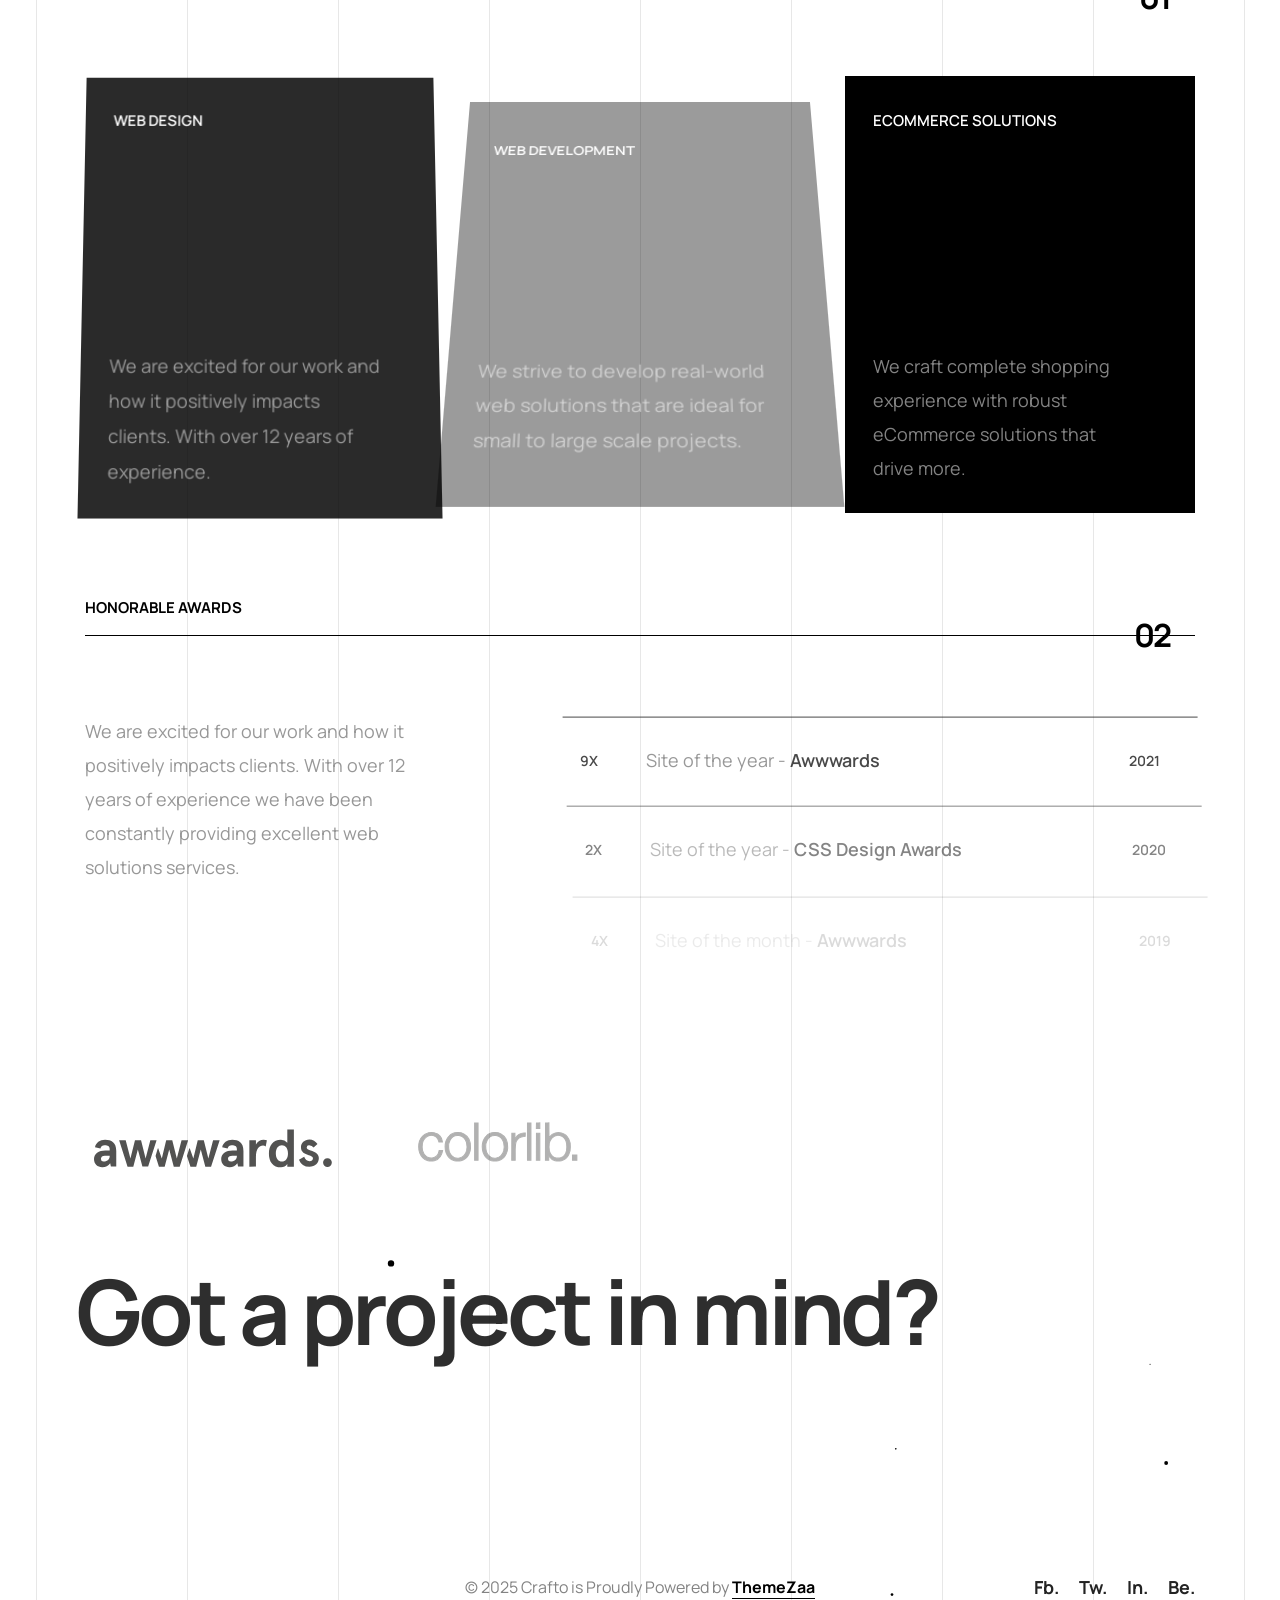
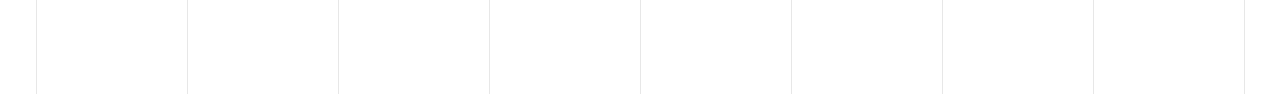
==== commit b9e6657d: "Änderungen" ====
--- a/index.html
+++ b/index.html
@@ -70,19 +70,19 @@
                 <div class="row h-100 align-items-center text-sm-start text-center position-relative">
                     <div class="col-12 md-mb-70px sm-mb-50px xs-mb-20px">
                         <div class="fw-800 text-black fs-220 ls-minus-8px xs-ls-minus-5px text-uppercase overflow-hidden">
-                            <div data-bottom-top="transform: translate3d(-80px, 0px, 0px);" data-top-bottom="transform: translate3d(80px, 0px, 0px);">Web</div> 
-                            <div class="ms-8 xs-ms-0 fancy-text-style-4" data-bottom-top="transform: translate3d(80px, 0px, 0px);" data-top-bottom="transform: translate3d(-80px, 0px, 0px);">  <span data-fancy-text='{ "effect": "rubber-band", "direction": "left", "string": ["fast", "clean", "simple"], "speed": 100, "duration": 3000 }'></span>  </div> 
+                            <div data-bottom-top="transform: translate3d(-80px, 0px, 0px);" data-top-bottom="transform: translate3d(80px, 0px, 0px);">Adin</div> 
+                            <div class="ms-8 xs-ms-0 fancy-text-style-4" data-bottom-top="transform: translate3d(80px, 0px, 0px);" data-top-bottom="transform: translate3d(-80px, 0px, 0px);">  <span data-fancy-text='{ "effect": "rubber-band", "direction": "left", "string": ["online", "marketing", "expert"], "speed": 100, "duration": 3000 }'></span>  </div> 
                         </div>
                     </div>
                     <div class="col-12 mb-auto">
                         <div class="row align-items-end" data-anime='{ "el": "childs", "translateX": [-15, 0], "opacity": [0,1], "duration": 800, "delay": 200, "staggervalue": 300, "easing": "easeOutQuad" }'>
                             <div class="col-xl-4 col-lg-5 offset-xl-1 md-mb-15px">
-                                <div class="fs-19 fw-600 text-black">Load instantly.</div>
-                                <span class="d-block">Scale reliably.</span>
-                                <span class="d-block opacity-6">Use effortlessly.</span>
+                                <div class="fs-19 fw-600 text-black">Building brands.</div>
+                                <span class="d-block">Delivering campaigns.</span>
+                                <span class="d-block opacity-6">Scaling businesses.</span>
                             </div>
                             <div class="col-lg-7">
-                                <div class="fs-80 sm-fs-50 text-black fw-200">- <span class="fs-170 lg-fs-140 md-fs-120 sm-fs-110 ls-minus-6px font-style-italic alt-font fw-500">adin.m</span></div>
+                                <div class="fs-80 sm-fs-50 text-black fw-200">- <span class="fs-170 lg-fs-140 md-fs-120 sm-fs-110 ls-minus-6px font-style-italic alt-font fw-500">free quote</span></div>
                             </div>
                         </div>
                     </div>
@@ -102,13 +102,13 @@
                                 <div class="portfolio-box" data-bottom-top="transform: translate3d(0px, 50px, 0px);" data-top-bottom="transform: translate3d(0px, -50px, 0px);">
                                     <div class="portfolio-image bg-base-color">
                                         <a href="https://alpenkraft-bau.at" target="_blank" rel="noopener noreferrer">
-                                            <img src="images/alpenkraft-bau_750x890.png" alt="Alpenkraft Bau Landing Page" /> 
+                                            <img src="images/serpify_750x890.png" alt="Serpify Logo" /> 
                                         </a>
                                     </div>
                                     <div class="portfolio-caption pt-35px pb-35px sm-pt-20px sm-pb-20px">
-                                        <a href="demo-scattered-portfolio-single-project-creative.html" class="text-black text-black-hover fw-600 fs-24 alt-font font-style-italic">Elementor</a>
+                                        <a href="demo-scattered-portfolio-single-project-creative.html" class="text-black text-black-hover fw-600 fs-24 alt-font font-style-italic">Serpify</a>
                                         <span class="d-inline-block align-middle w-10px separator-line-1px bg-light-gray ms-5px me-5px"></span>
-                                        <div class="d-inline-block">Landing Page</div>
+                                        <div class="d-inline-block">Digital Marketing Agency Solution</div>
                                     </div>
                                 </div>
                             </li>  
@@ -123,13 +123,13 @@
                                 <div class="portfolio-box" data-bottom-top="transform: translate3d(0px, 100px, 0px)" data-top-bottom="transform: translate3d(0px, 180px, 0px);">
                                     <div class="portfolio-image bg-base-color">
                                         <a href="https://solarpvshop.at" target="_blank" rel="noopener noreferrer">
-                                            <img src="images/solar-pvshop_750x635.png" alt="Solar PV Shop website portfolio" /> 
+                                            <img src="images/flekk_750x635.png" alt="Flekk Logo" /> 
                                         </a>
                                     </div>
                                     <div class="portfolio-caption pt-35px pb-35px sm-pt-20px sm-pb-20px">
-                                        <a href="demo-scattered-portfolio-single-project-creative.html" class="text-black text-black-hover fw-600 fs-24 alt-font font-style-italic">WooCommerce</a>
+                                        <a href="demo-scattered-portfolio-single-project-creative.html" class="text-black text-black-hover fw-600 fs-24 alt-font font-style-italic">Flekk</a>
                                         <span class="d-inline-block align-middle w-10px separator-line-1px bg-light-gray ms-5px me-5px"></span>
-                                        <div class="d-inline-block">Webshop</div>
+                                        <div class="d-inline-block">Technology Startup Solution</div>
                                     </div>
                                 </div>
                             </li>  
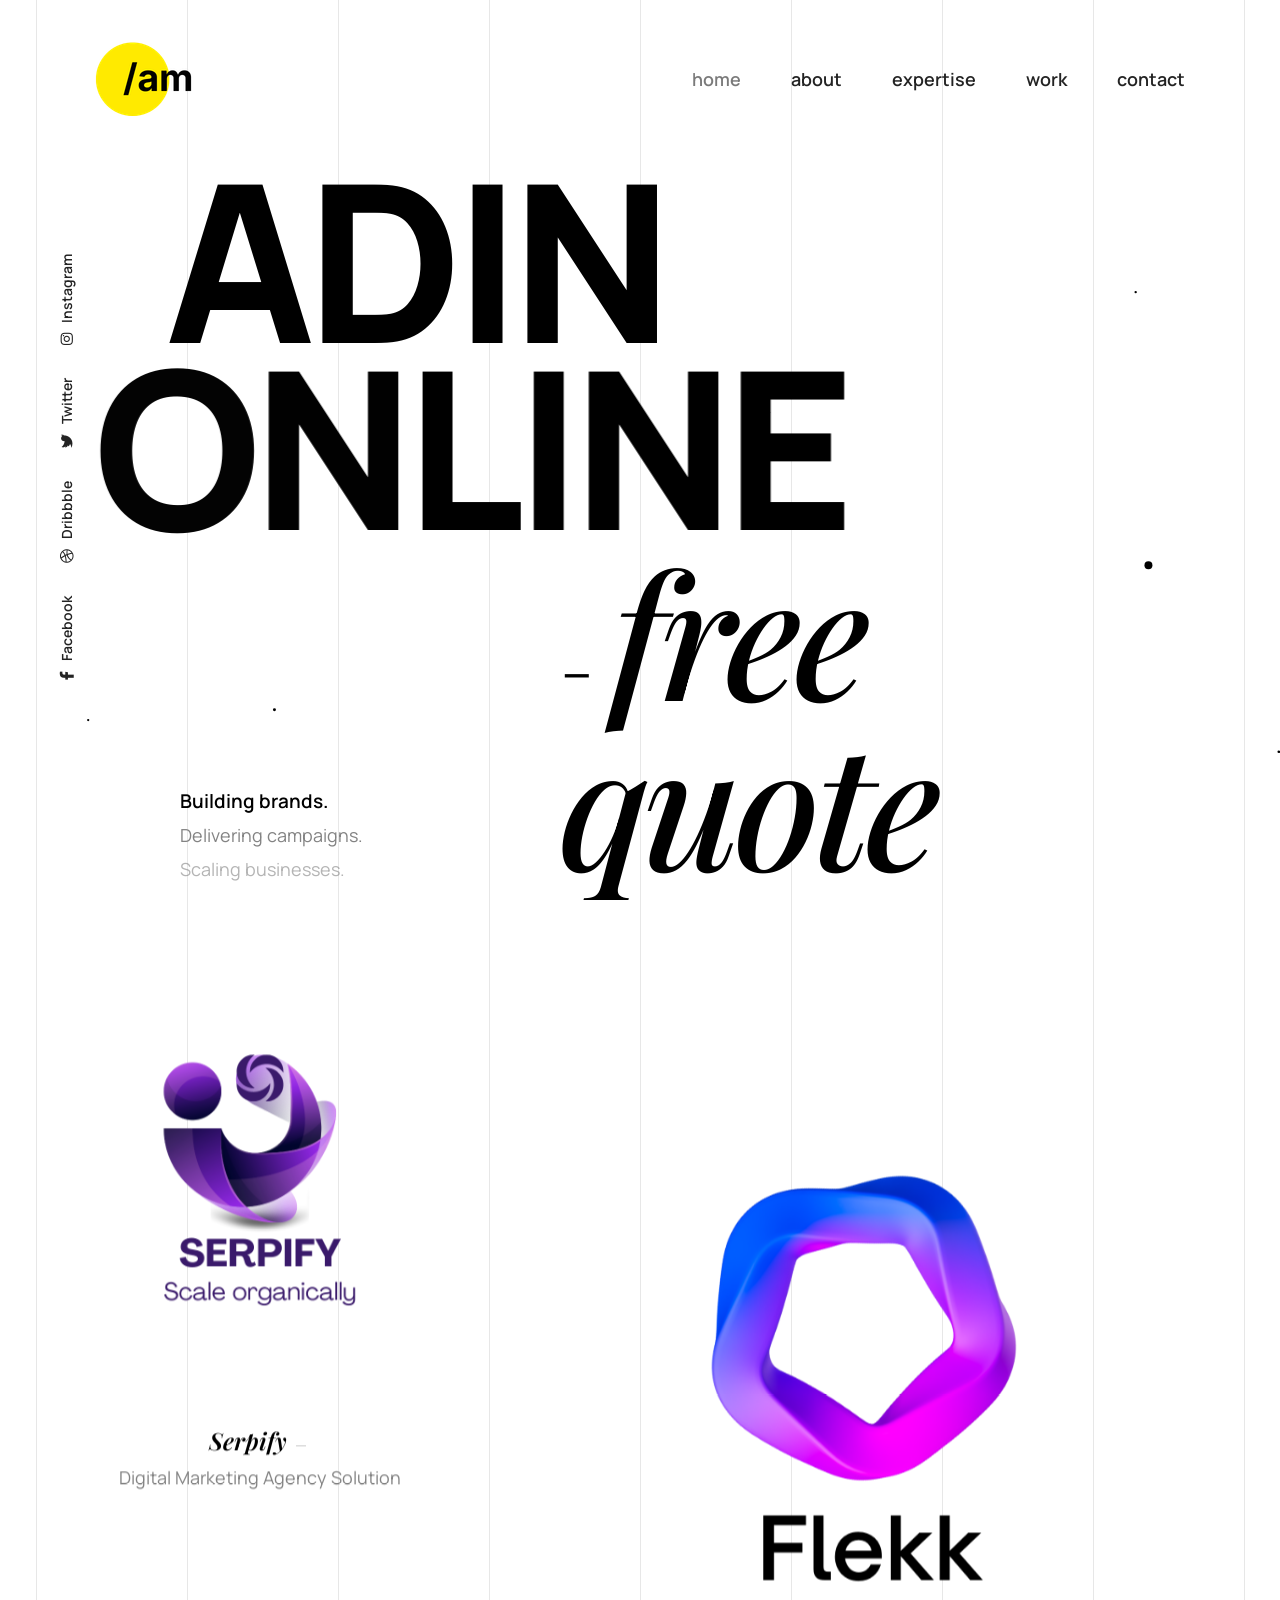
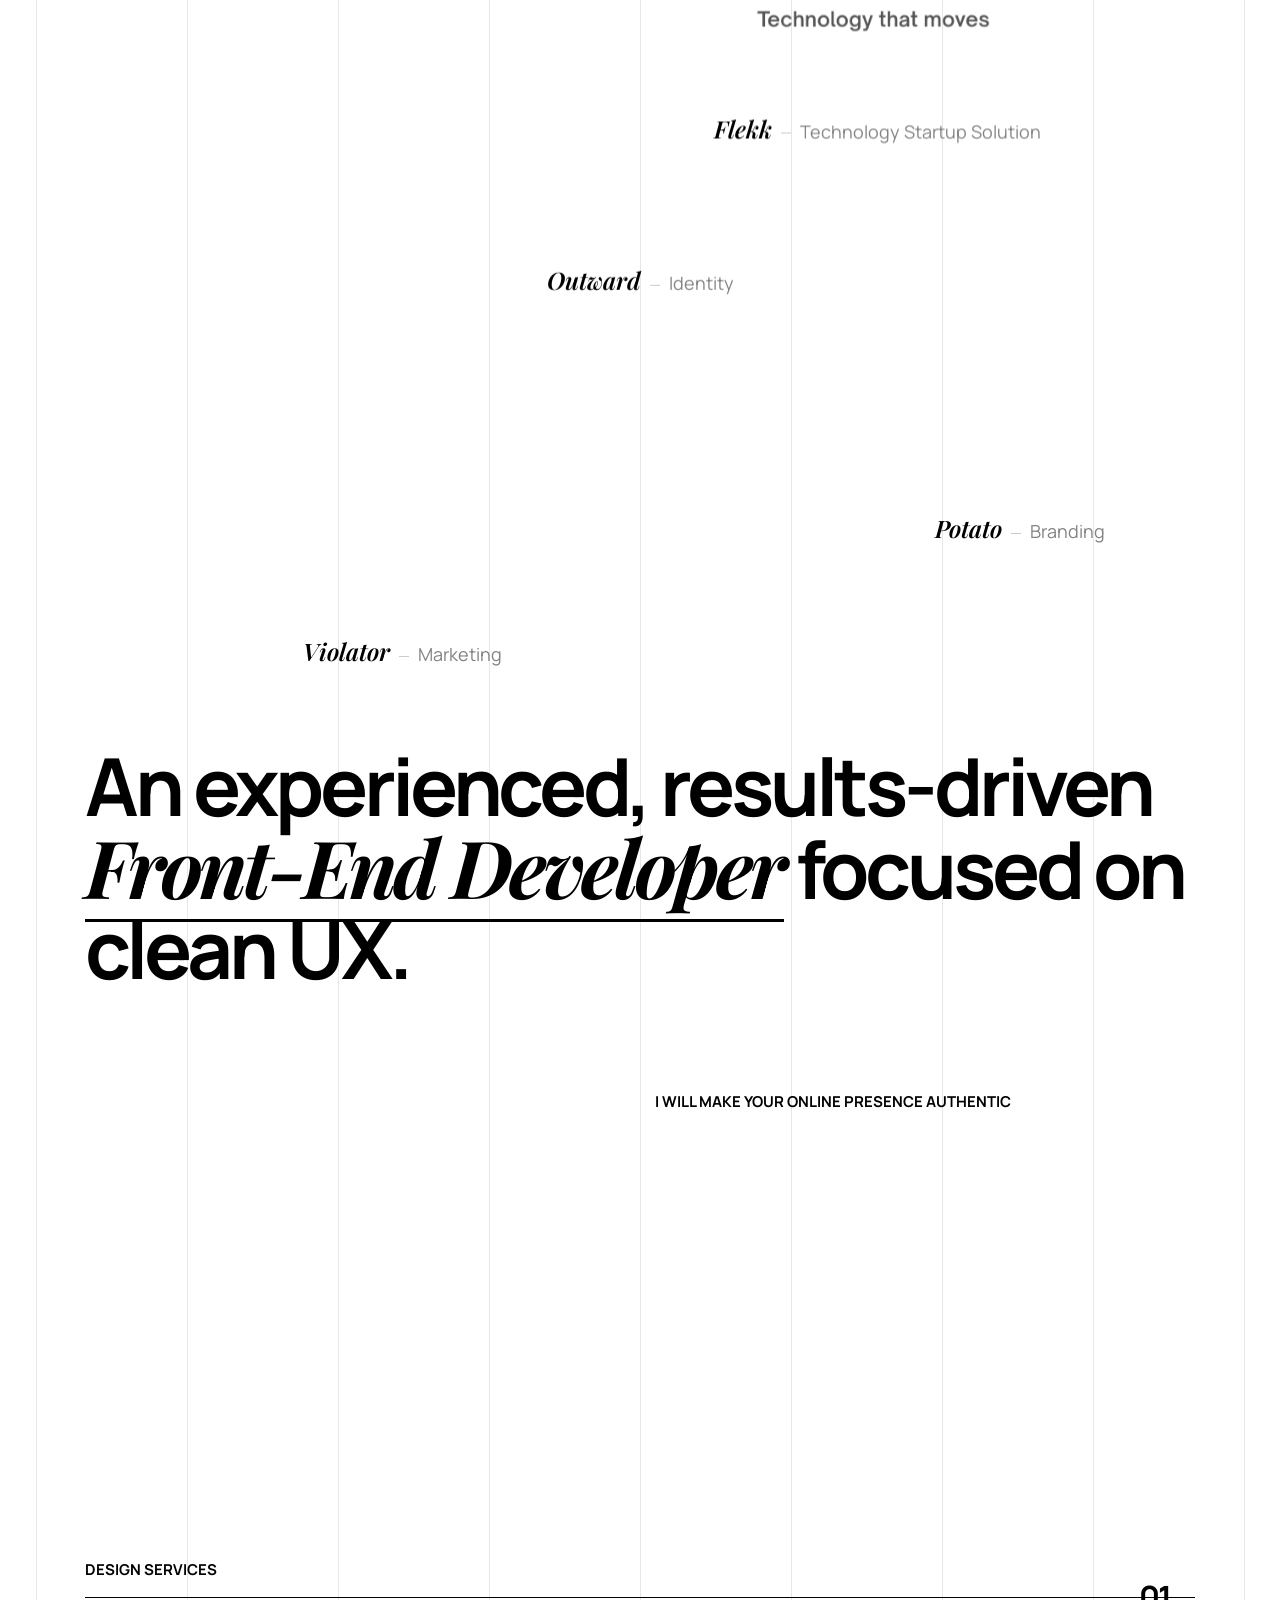
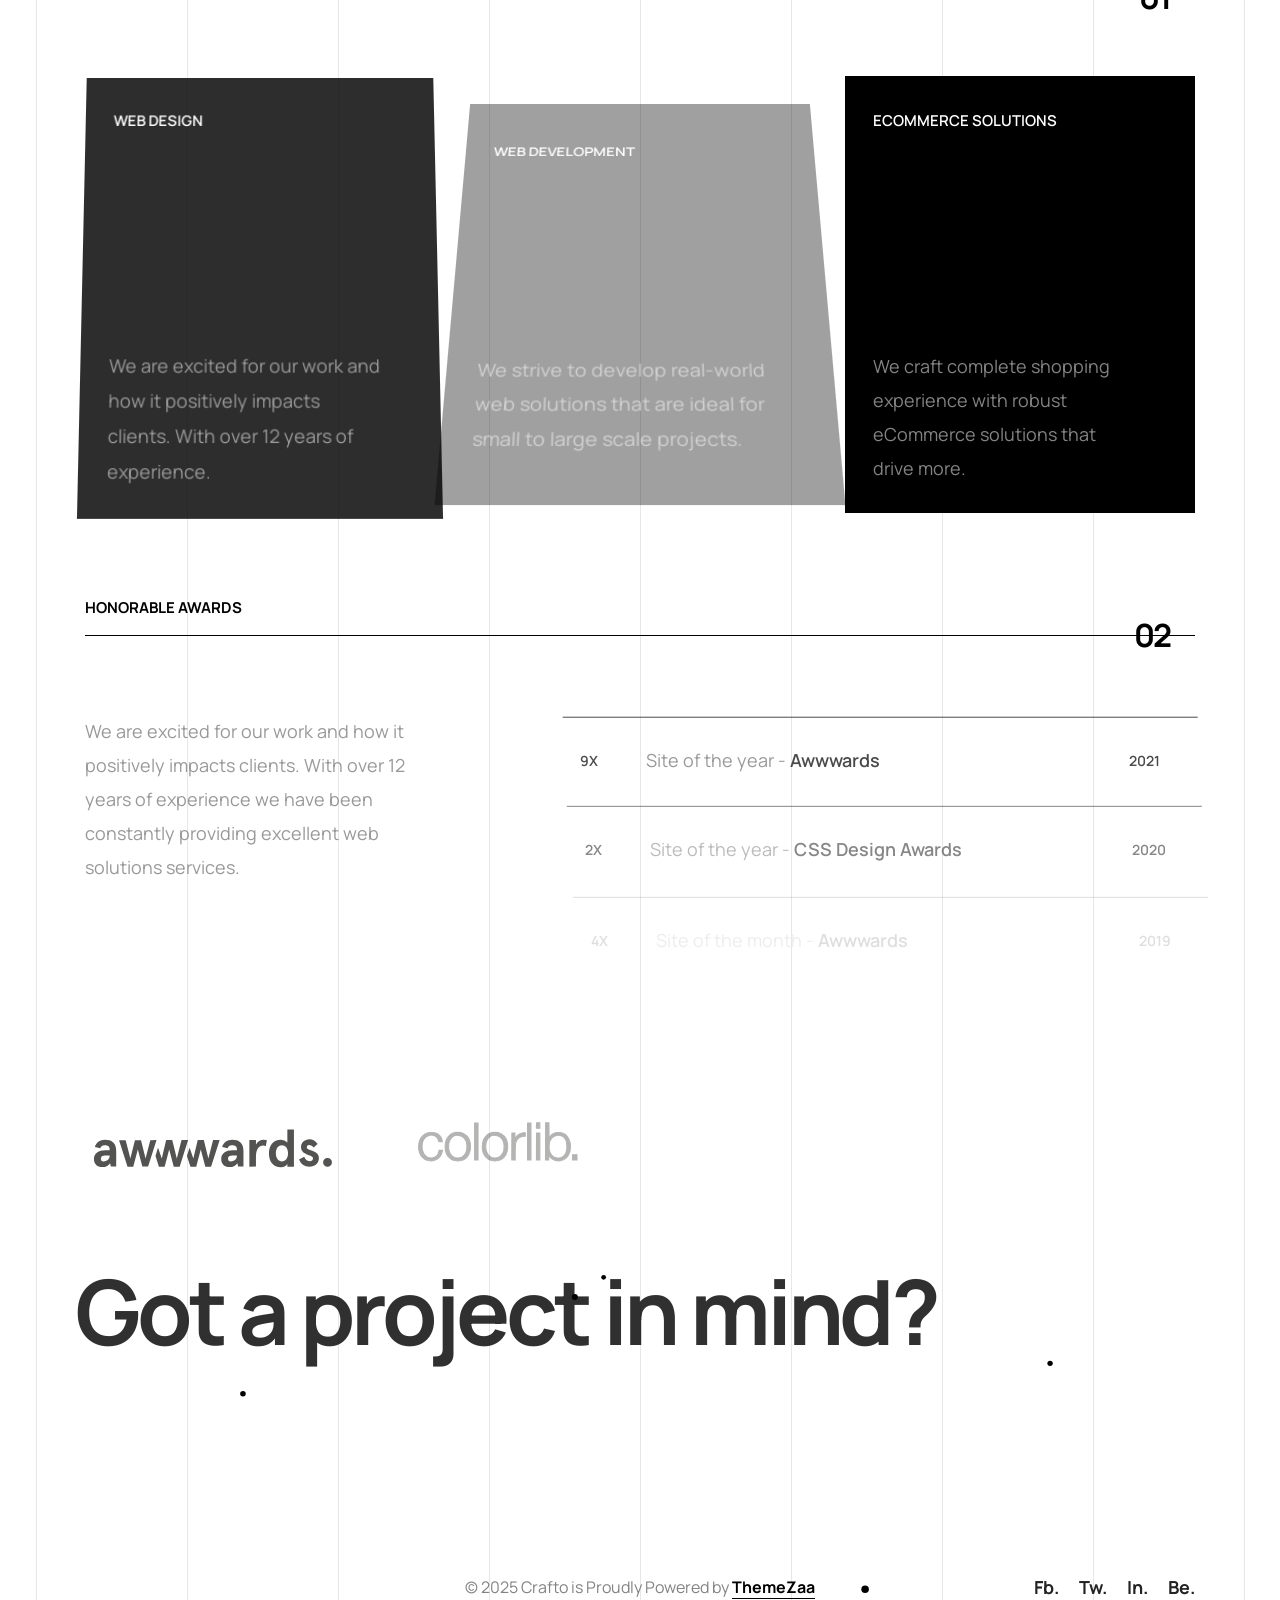
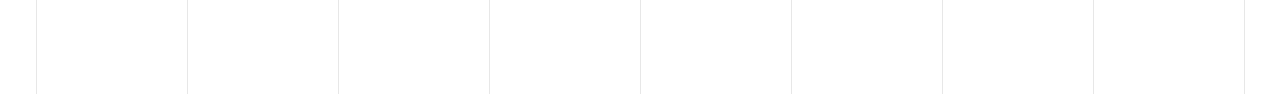
==== commit bc895776: "Noindex" ====
--- a/index.html
+++ b/index.html
@@ -2,6 +2,7 @@
 <html class="no-js" lang="en">
     <head>
         <title>Adin Mulagic - Front End Developer</title>
+        <meta name="robots" content="noindex, nofollow">
         <meta charset="utf-8">
         <meta http-equiv="X-UA-Compatible" content="IE=edge" />
         <meta name="author" content="Adin Mulagic">
